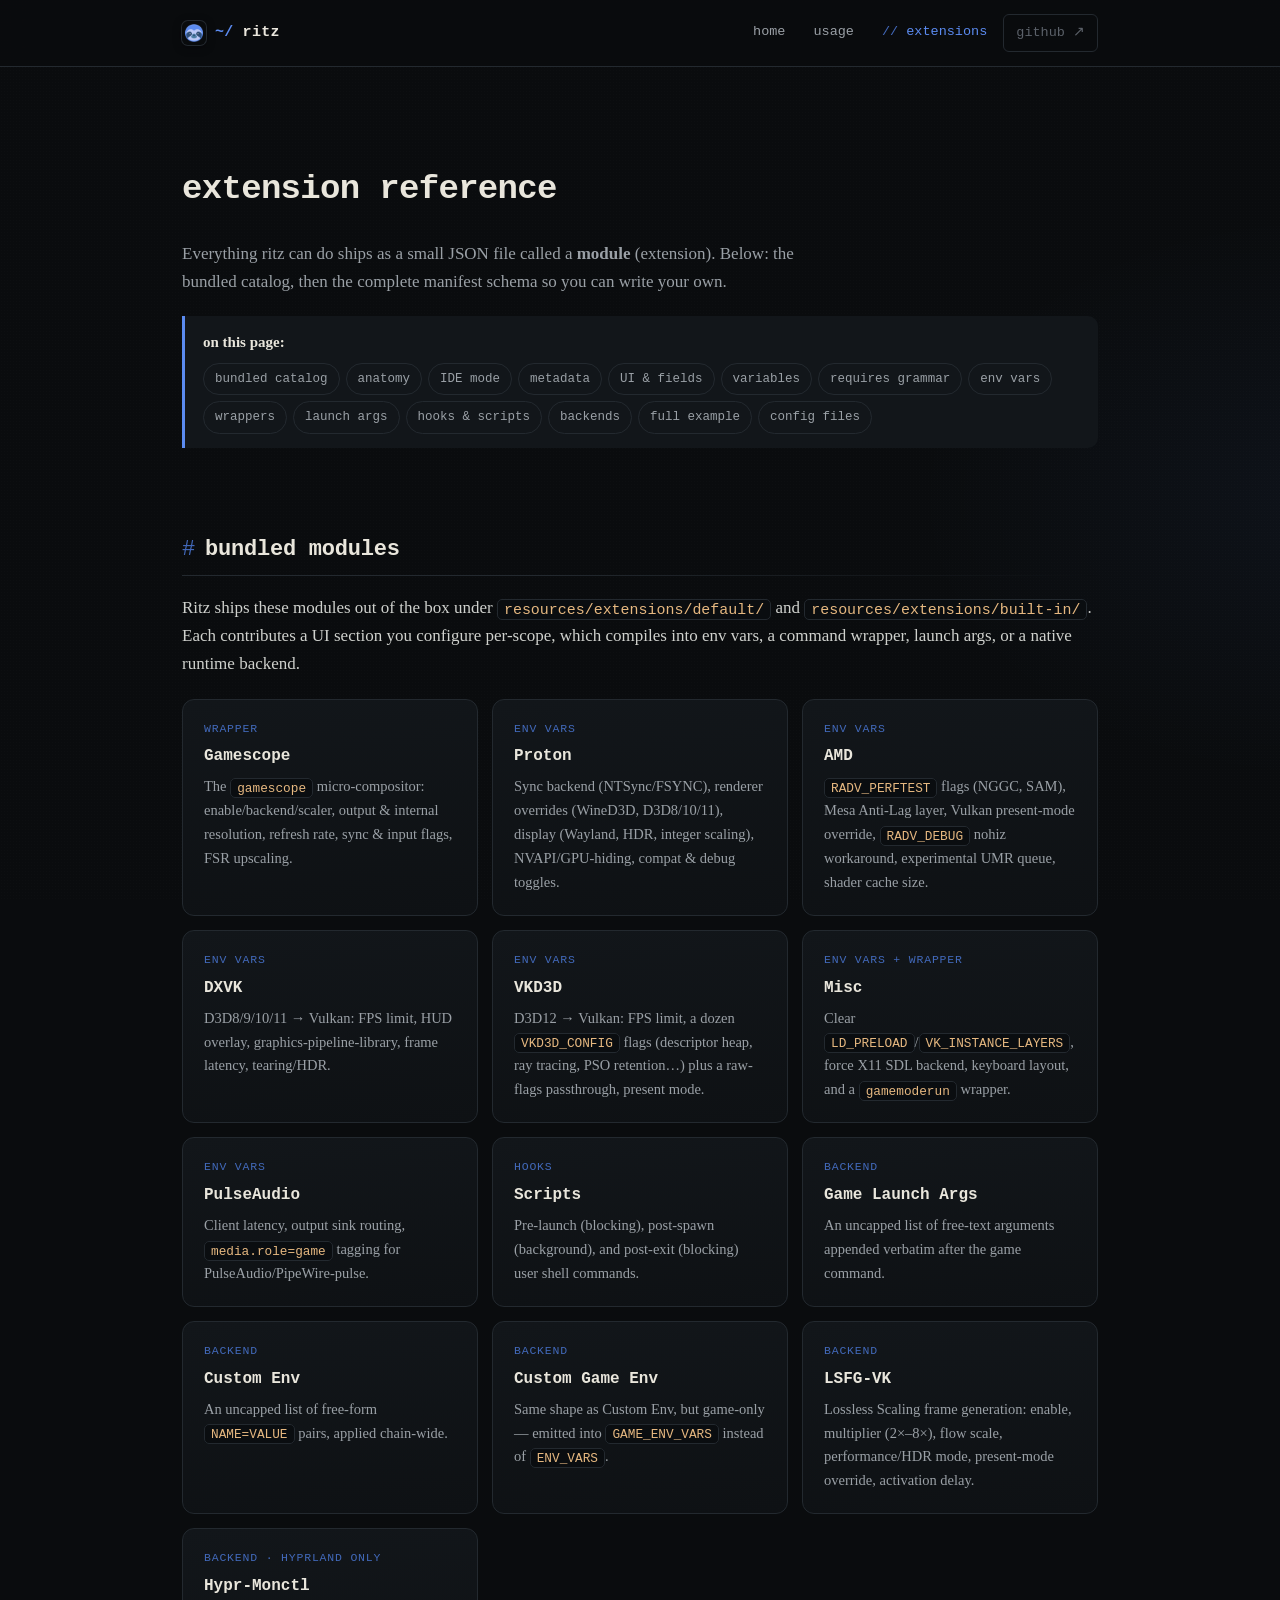
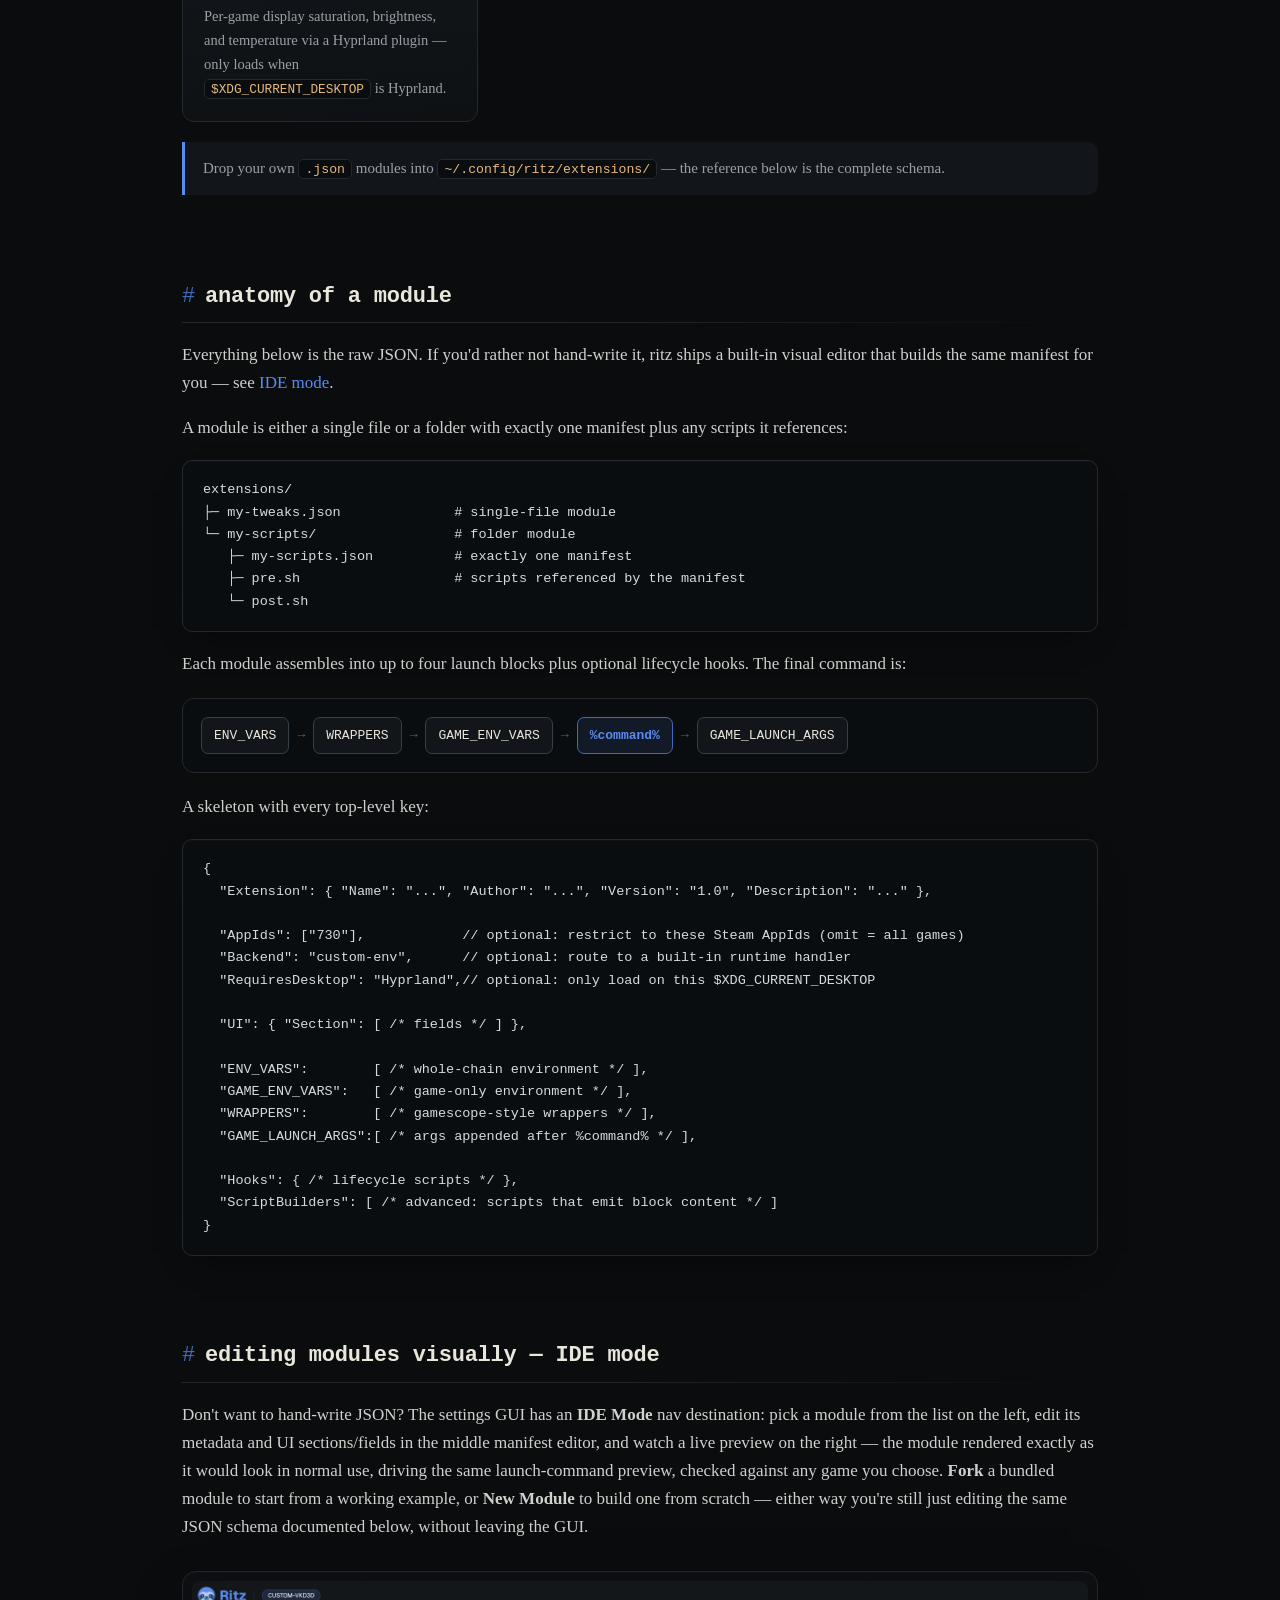
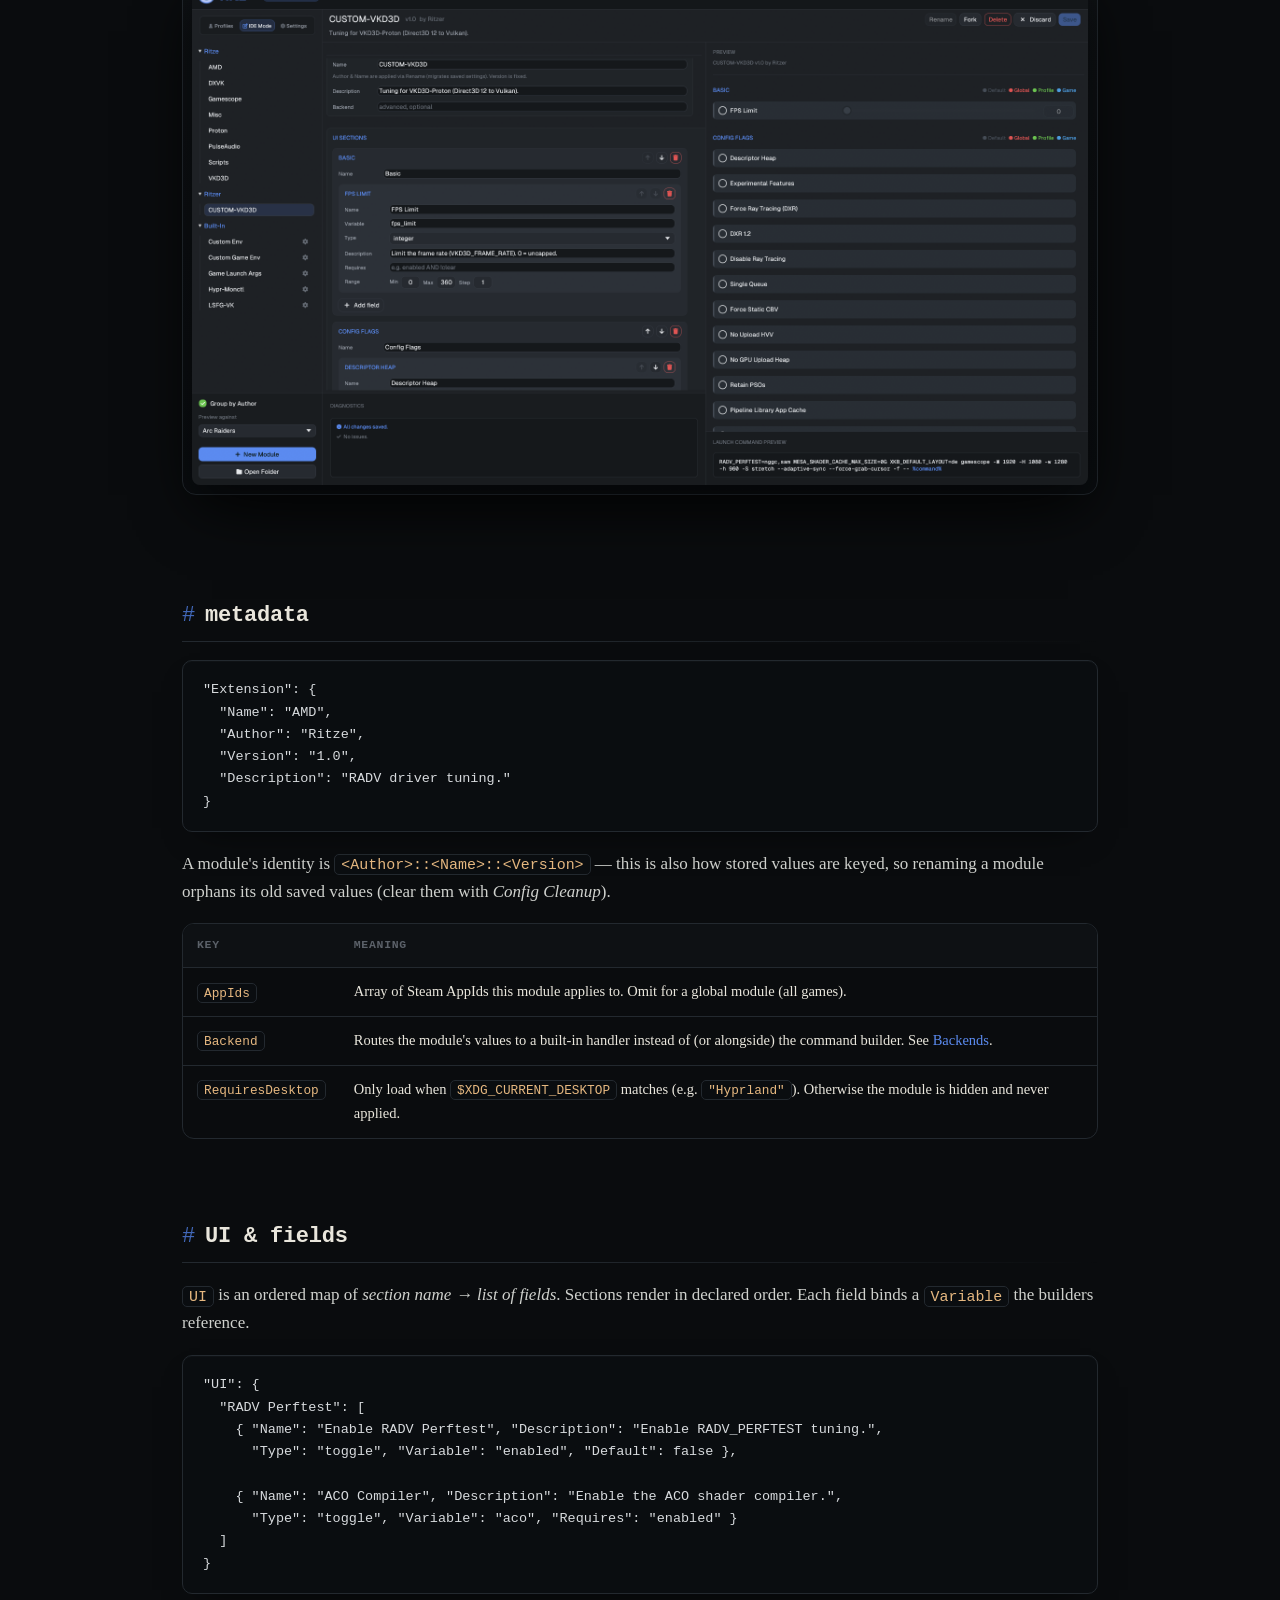
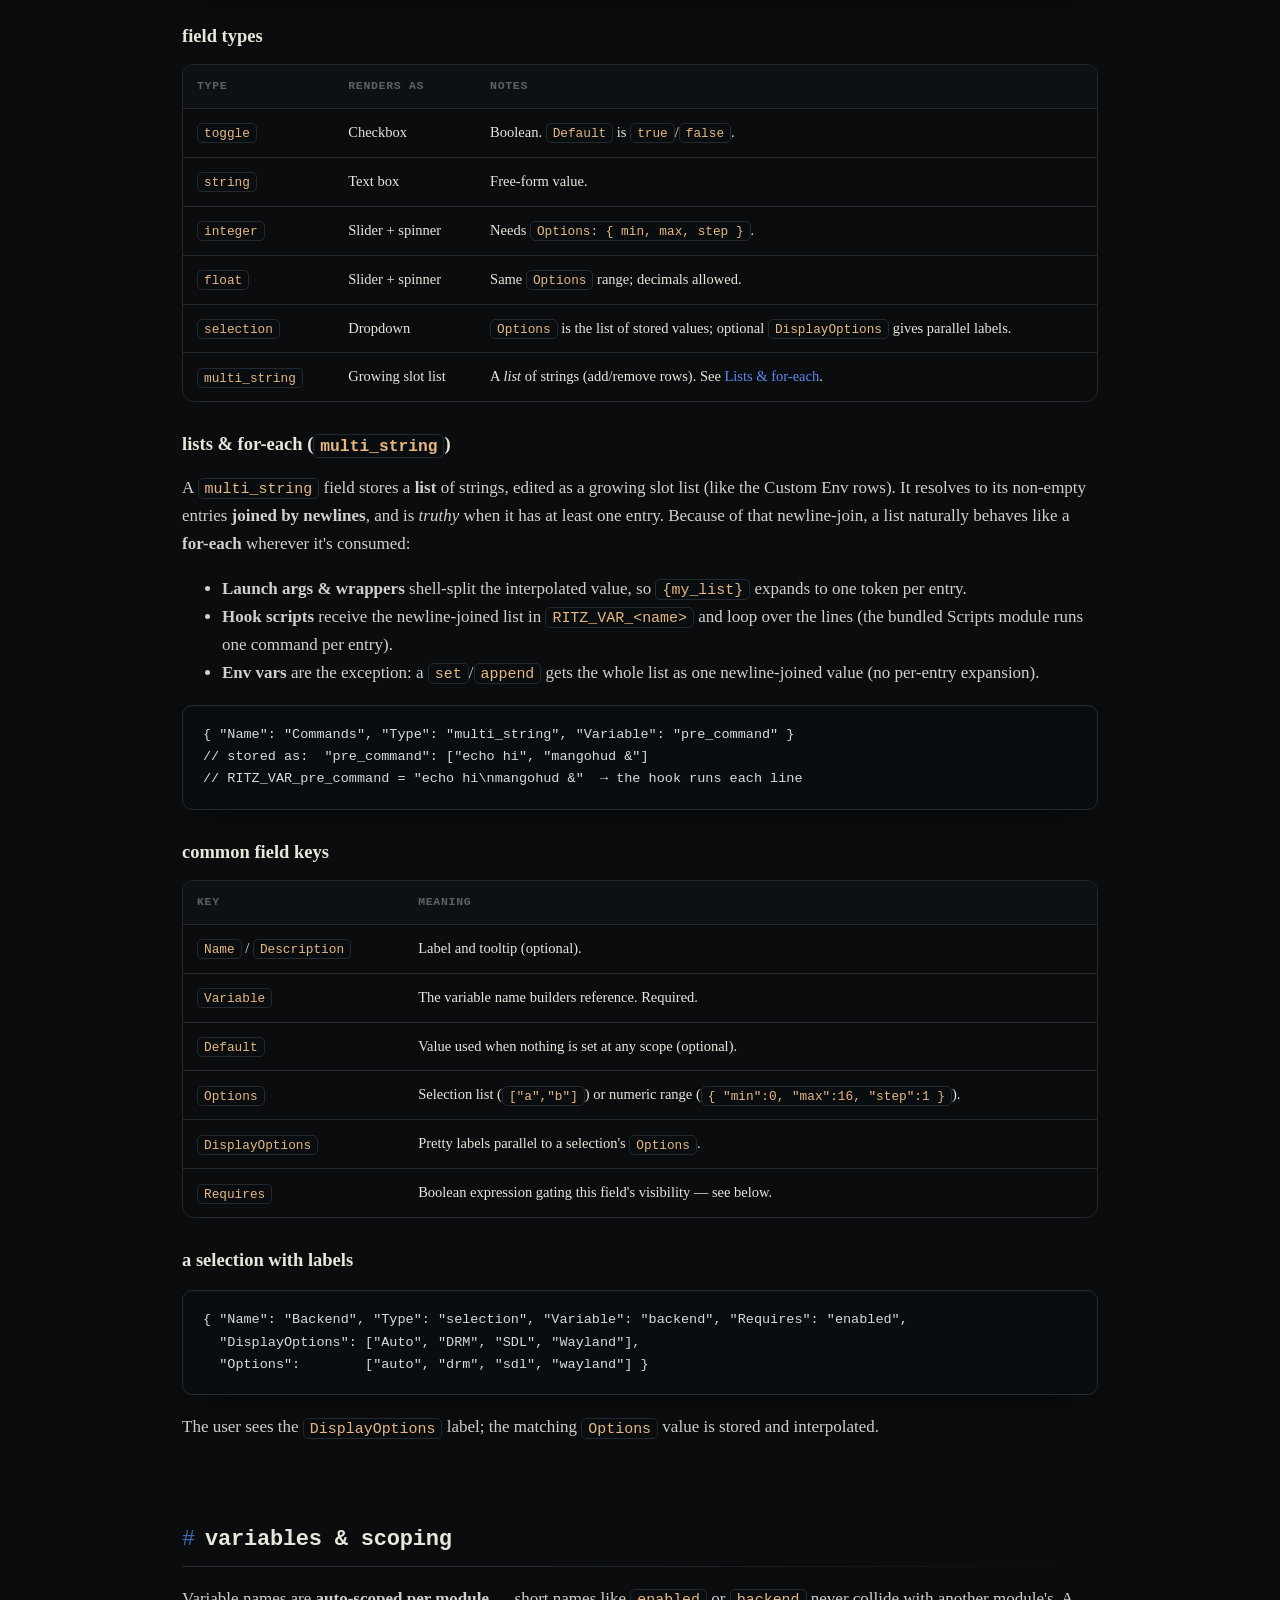
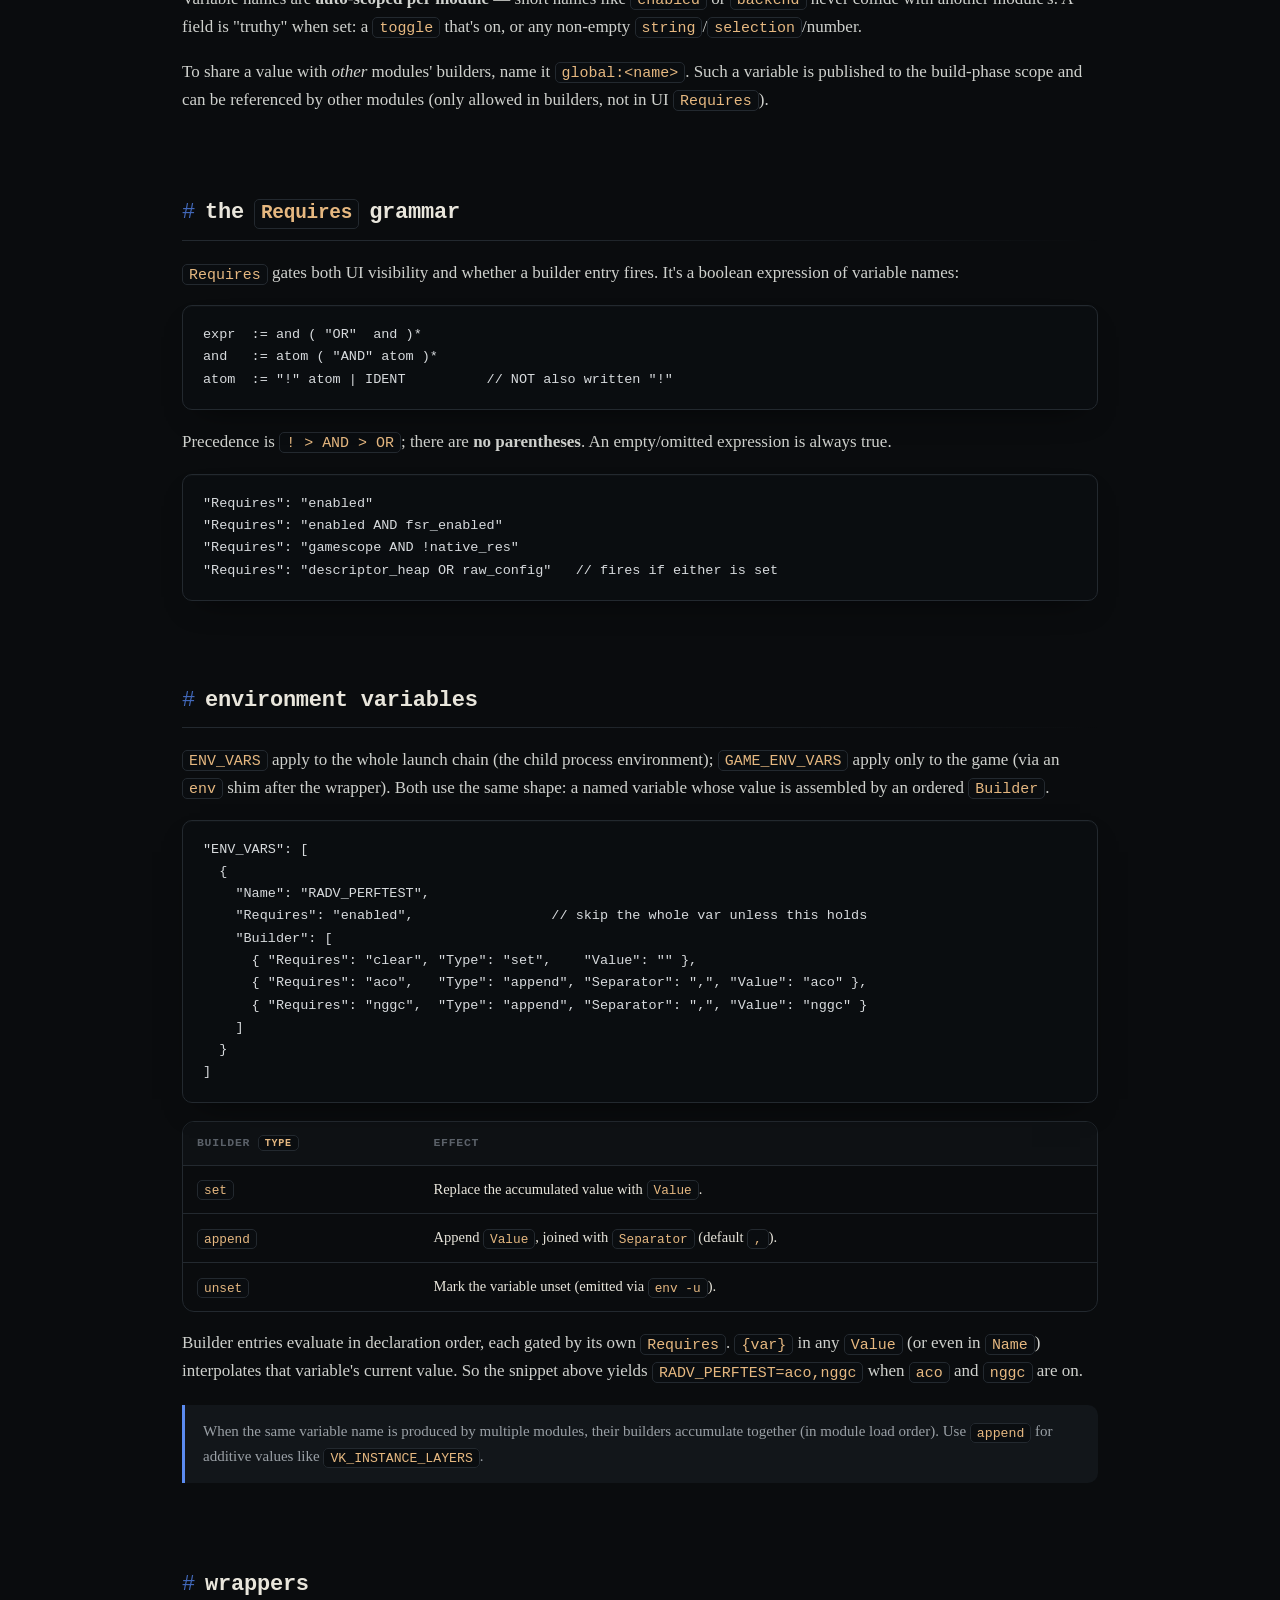
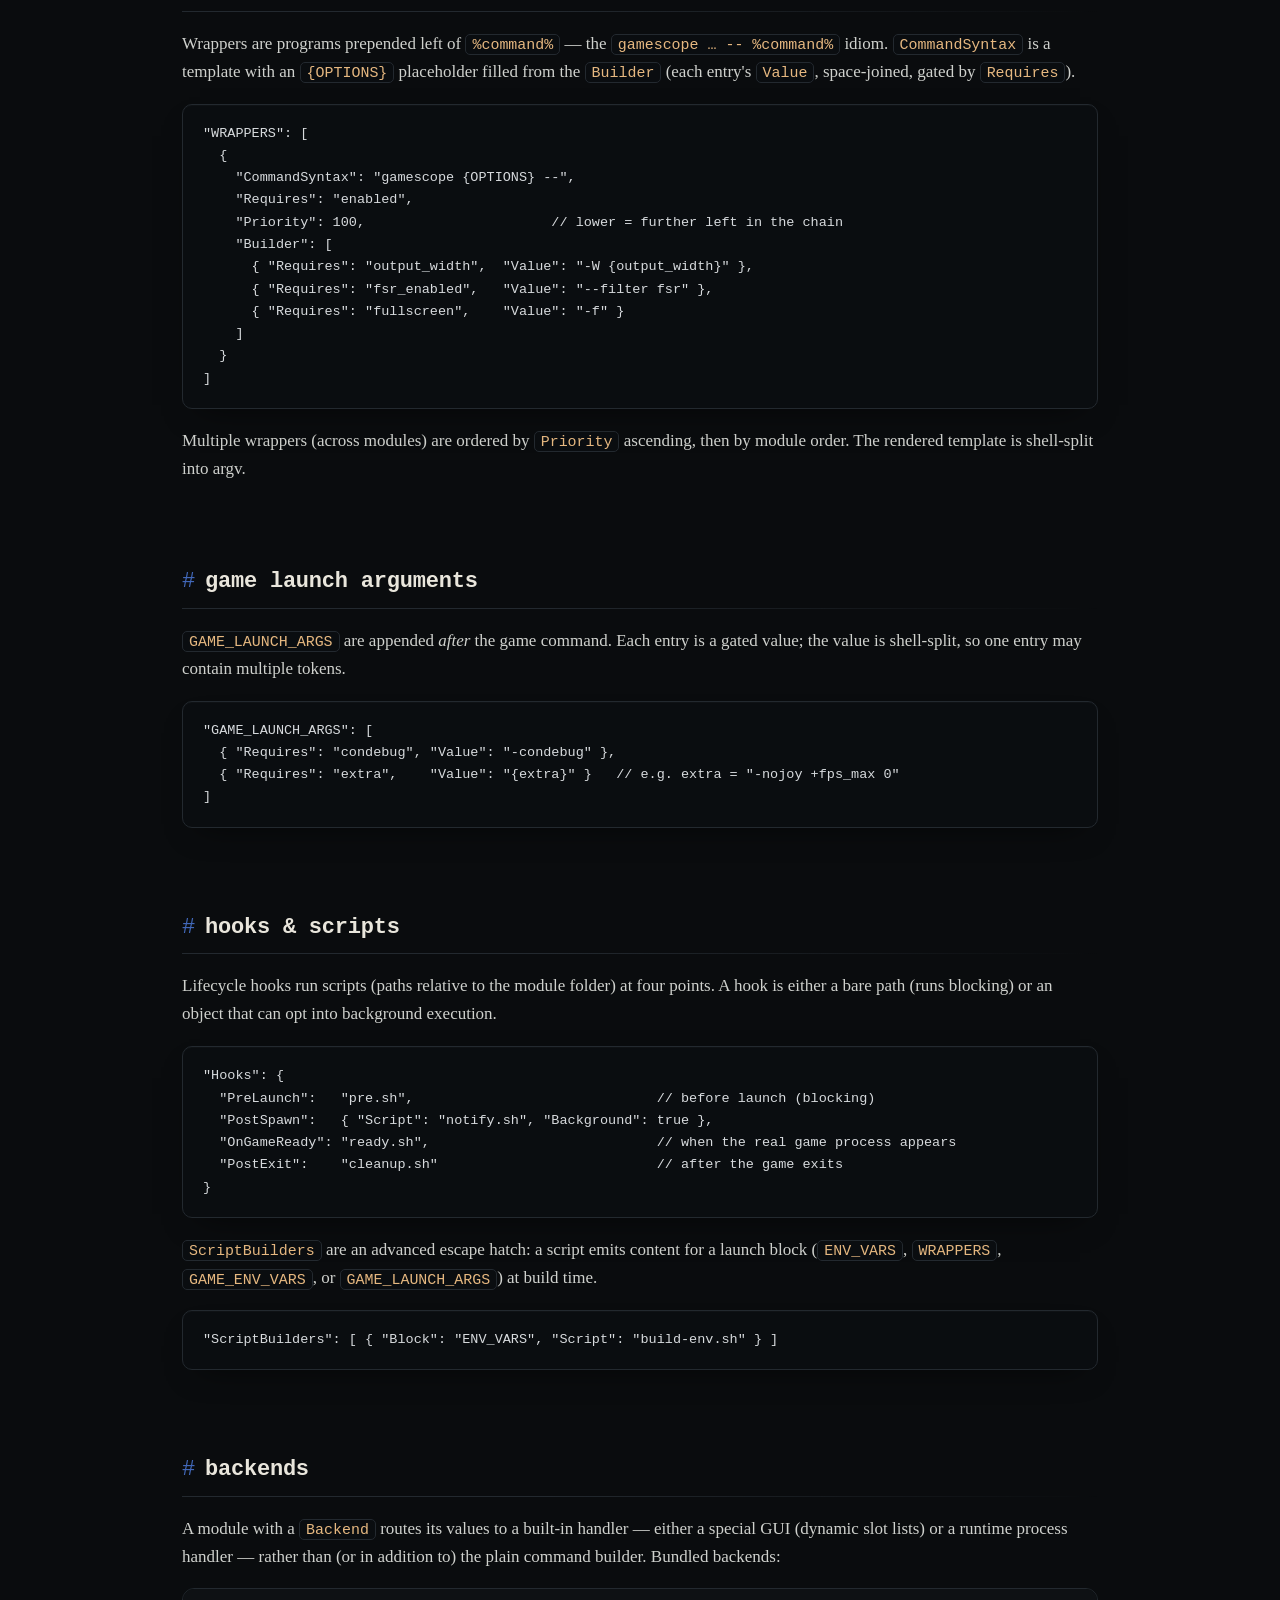
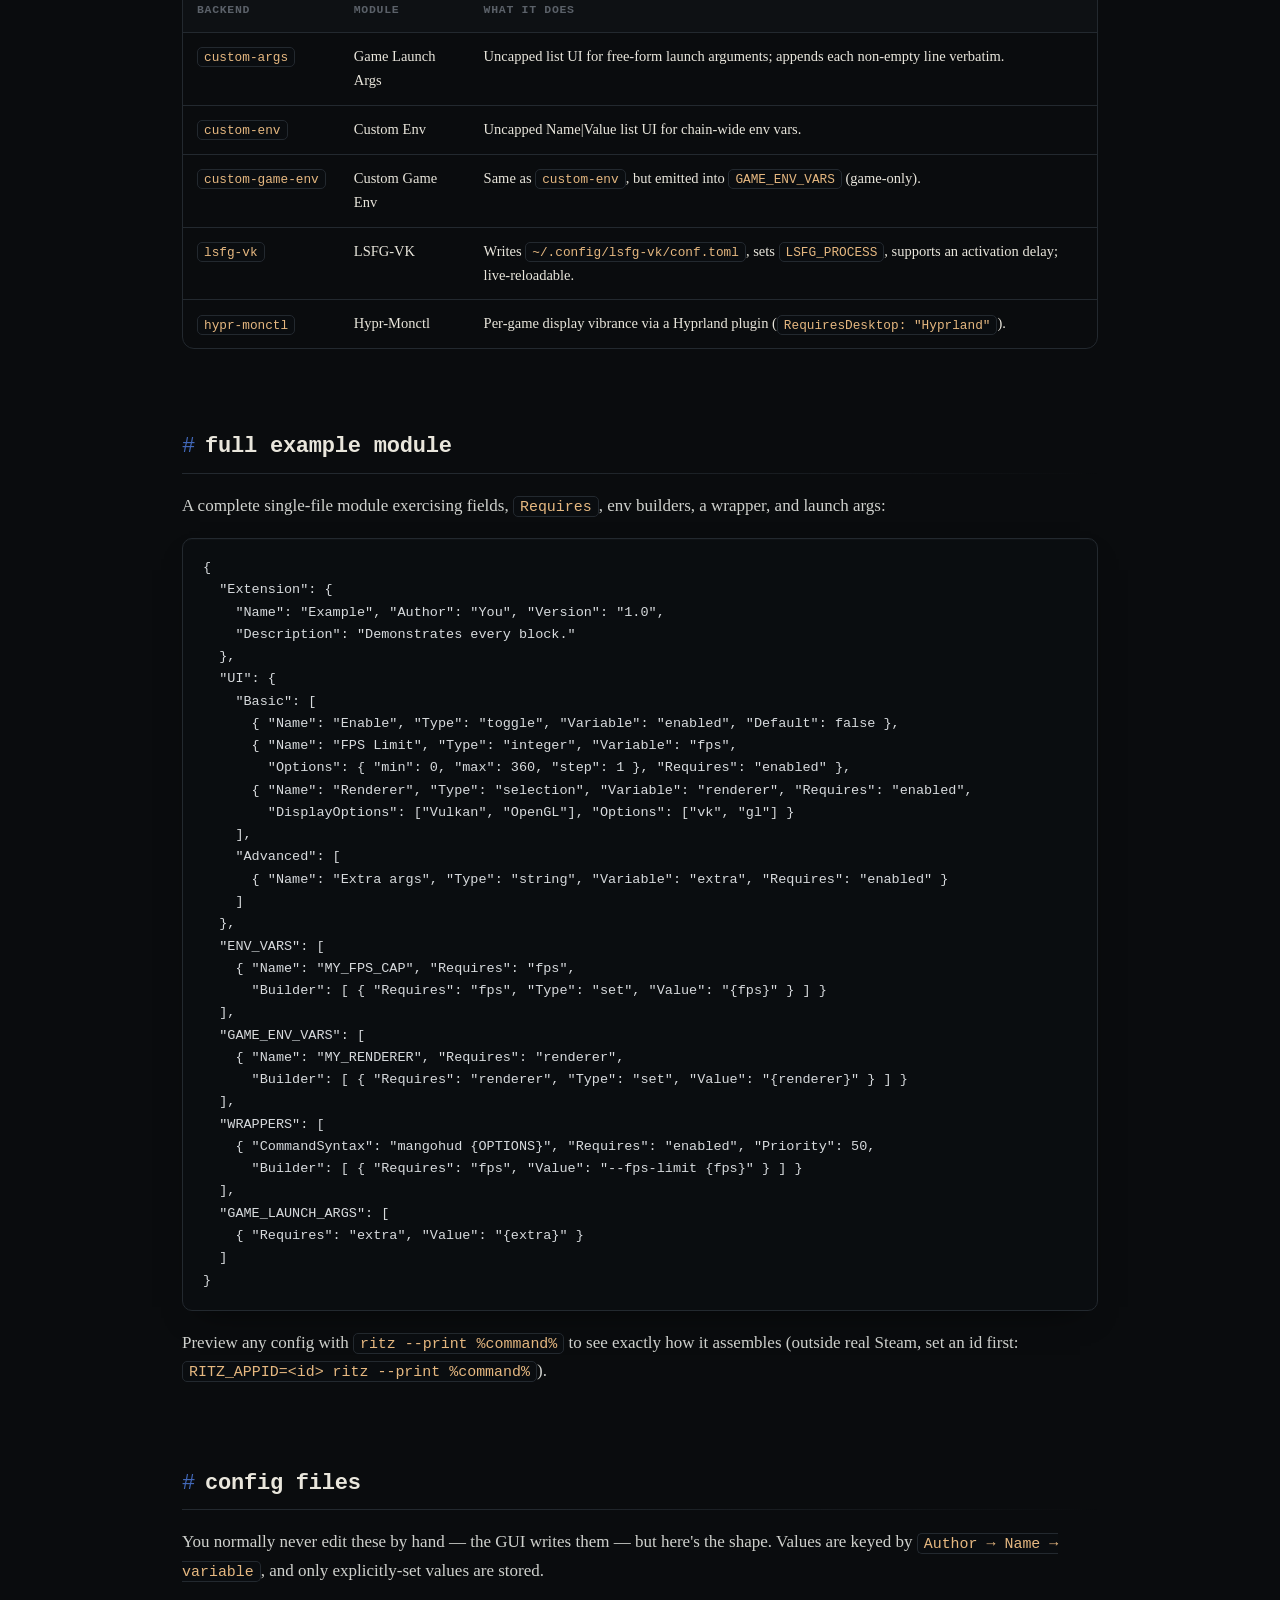
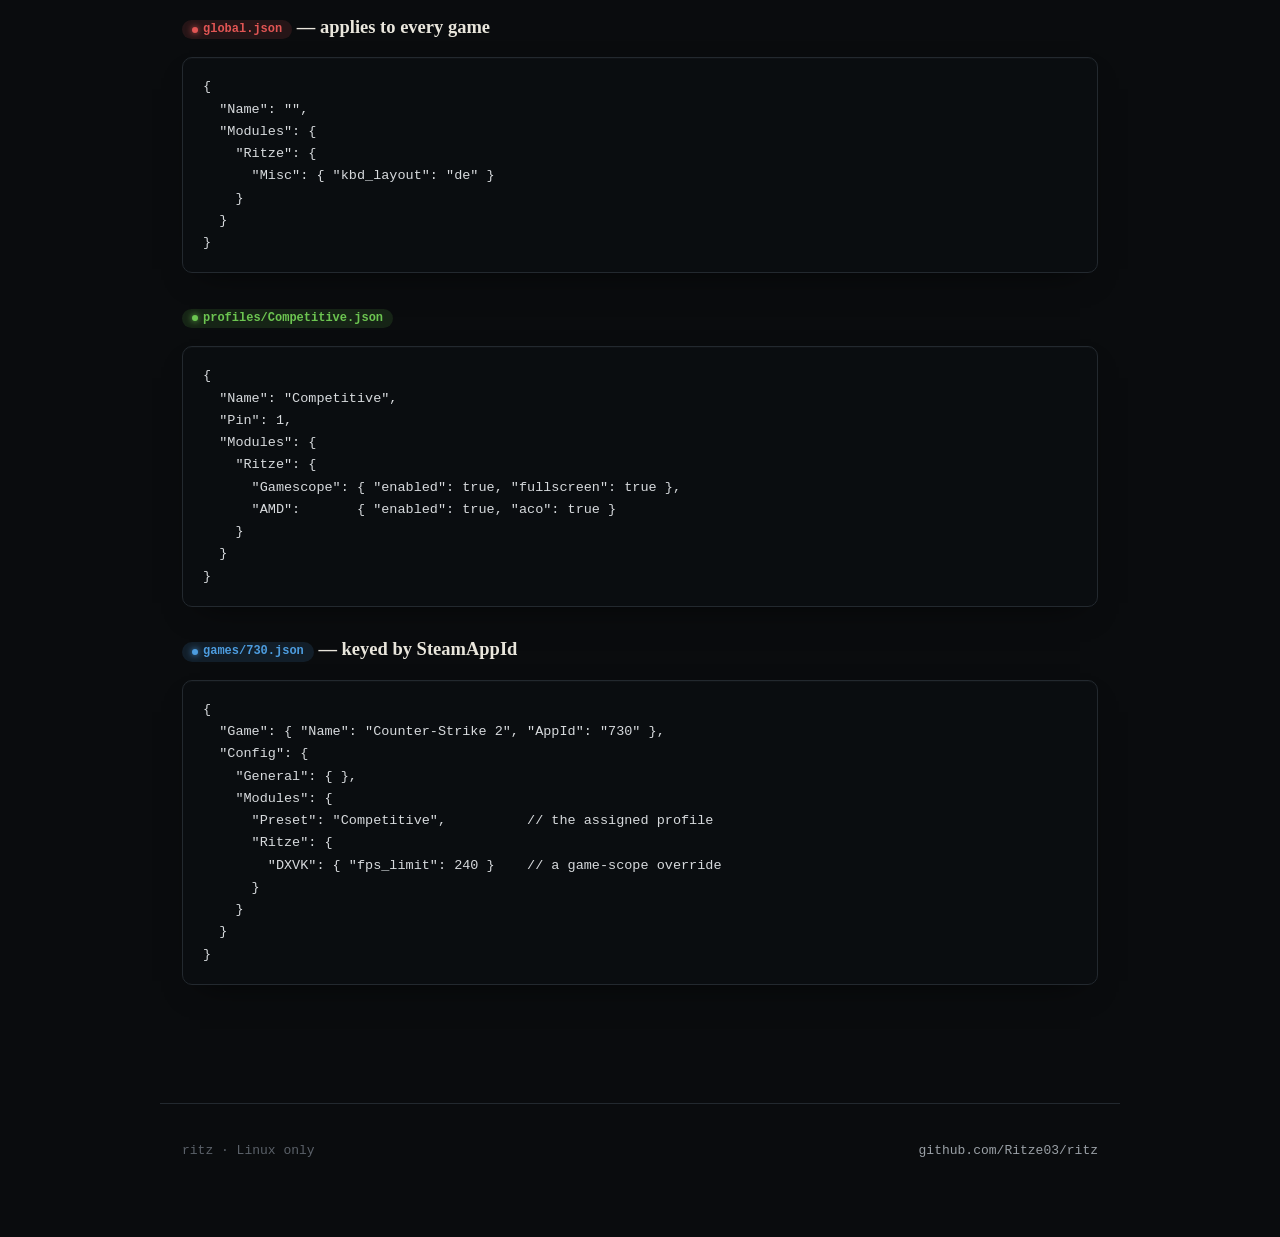
==== docs/extensions.html @ 69590ecd "Merge master to bring in the #ide section" ====
<!DOCTYPE html>
<html lang="en">
<head>
<meta charset="utf-8">
<meta name="viewport" content="width=device-width, initial-scale=1">
<title>ritz — Extension Reference</title>
<meta name="description" content="The bundled ritz modules, plus the full JSON schema for writing your own: UI fields, the Requires grammar, ENV_VARS / WRAPPERS / GAME_ENV_VARS / GAME_LAUNCH_ARGS builders, hooks, backends, and config file examples.">
<link rel="icon" type="image/png" href="assets/favicon.png">
<link rel="stylesheet" href="style.css">
</head>
<body>

<header class="nav">
  <div class="nav-inner">
    <a class="nav-brand" href="index.html"><img src="assets/favicon.png" alt=""><span class="prompt">~/</span><span class="name">ritz</span></a>
    <nav class="nav-links">
      <a href="index.html">home</a>
      <a href="usage.html">usage</a>
      <a href="extensions.html" class="active">extensions</a>
      <a class="gh" href="https://github.com/Ritze03/ritz">github ↗</a>
    </nav>
  </div>
</header>

<main>
<section class="page-hero">
  <h1>extension reference</h1>
  <p class="tag">Everything ritz can do
  ships as a small JSON file called a <strong>module</strong> (extension). Below: the
  bundled catalog, then the complete manifest schema so you can write your own.</p>

  <div class="note">
    <strong>on this page:</strong>
    <div class="pagenav" style="margin-top:8px">
      <a href="#catalog">bundled catalog</a>
      <a href="#anatomy">anatomy</a>
      <a href="#ide">IDE mode</a>
      <a href="#meta">metadata</a>
      <a href="#ui">UI &amp; fields</a>
      <a href="#variables">variables</a>
      <a href="#requires">requires grammar</a>
      <a href="#env">env vars</a>
      <a href="#wrappers">wrappers</a>
      <a href="#args">launch args</a>
      <a href="#hooks">hooks &amp; scripts</a>
      <a href="#backends">backends</a>
      <a href="#example">full example</a>
      <a href="#config">config files</a>
    </div>
  </div>
</section>

<section id="catalog">
  <h2>bundled modules</h2>
  <p>Ritz ships these modules out of the box under
  <code>resources/extensions/default/</code> and <code>resources/extensions/built-in/</code>.
  Each contributes a UI section you configure per-scope, which compiles into env vars,
  a command wrapper, launch args, or a native runtime backend.</p>

  <div class="grid">
    <div class="card mod-card"><div class="mod-target">wrapper</div><h3>Gamescope</h3><p>The <code>gamescope</code> micro-compositor: enable/backend/scaler, output &amp; internal resolution, refresh rate, sync &amp; input flags, FSR upscaling.</p></div>
    <div class="card mod-card"><div class="mod-target">env vars</div><h3>Proton</h3><p>Sync backend (NTSync/FSYNC), renderer overrides (WineD3D, D3D8/10/11), display (Wayland, HDR, integer scaling), NVAPI/GPU-hiding, compat &amp; debug toggles.</p></div>
    <div class="card mod-card"><div class="mod-target">env vars</div><h3>AMD</h3><p><code>RADV_PERFTEST</code> flags (NGGC, SAM), Mesa Anti-Lag layer, Vulkan present-mode override, <code>RADV_DEBUG</code> nohiz workaround, experimental UMR queue, shader cache size.</p></div>
    <div class="card mod-card"><div class="mod-target">env vars</div><h3>DXVK</h3><p>D3D8/9/10/11 → Vulkan: FPS limit, HUD overlay, graphics-pipeline-library, frame latency, tearing/HDR.</p></div>
    <div class="card mod-card"><div class="mod-target">env vars</div><h3>VKD3D</h3><p>D3D12 → Vulkan: FPS limit, a dozen <code>VKD3D_CONFIG</code> flags (descriptor heap, ray tracing, PSO retention…) plus a raw-flags passthrough, present mode.</p></div>
    <div class="card mod-card"><div class="mod-target">env vars + wrapper</div><h3>Misc</h3><p>Clear <code>LD_PRELOAD</code>/<code>VK_INSTANCE_LAYERS</code>, force X11 SDL backend, keyboard layout, and a <code>gamemoderun</code> wrapper.</p></div>
    <div class="card mod-card"><div class="mod-target">env vars</div><h3>PulseAudio</h3><p>Client latency, output sink routing, <code>media.role=game</code> tagging for PulseAudio/PipeWire-pulse.</p></div>
    <div class="card mod-card"><div class="mod-target">hooks</div><h3>Scripts</h3><p>Pre-launch (blocking), post-spawn (background), and post-exit (blocking) user shell commands.</p></div>
    <div class="card mod-card"><div class="mod-target">backend</div><h3>Game Launch Args</h3><p>An uncapped list of free-text arguments appended verbatim after the game command.</p></div>
    <div class="card mod-card"><div class="mod-target">backend</div><h3>Custom Env</h3><p>An uncapped list of free-form <code>NAME=VALUE</code> pairs, applied chain-wide.</p></div>
    <div class="card mod-card"><div class="mod-target">backend</div><h3>Custom Game Env</h3><p>Same shape as Custom Env, but game-only — emitted into <code>GAME_ENV_VARS</code> instead of <code>ENV_VARS</code>.</p></div>
    <div class="card mod-card"><div class="mod-target">backend</div><h3>LSFG-VK</h3><p>Lossless Scaling frame generation: enable, multiplier (2×–8×), flow scale, performance/HDR mode, present-mode override, activation delay.</p></div>
    <div class="card mod-card"><div class="mod-target">backend · Hyprland only</div><h3>Hypr-Monctl</h3><p>Per-game display saturation, brightness, and temperature via a Hyprland plugin — only loads when <code>$XDG_CURRENT_DESKTOP</code> is Hyprland.</p></div>
  </div>

  <div class="note">Drop your own <code>.json</code> modules into
  <code>~/.config/ritz/extensions/</code> — the reference below is the complete schema.</div>
</section>

<section id="anatomy">
  <h2>anatomy of a module</h2>
  <p>Everything below is the raw JSON. If you'd rather not hand-write it, ritz ships a
  built-in visual editor that builds the same manifest for you — see <a href="#ide">IDE
  mode</a>.</p>
  <p>A module is either a single file or a folder with exactly one manifest plus any
  scripts it references:</p>
  <pre><code>extensions/
├─ my-tweaks.json              # single-file module
└─ my-scripts/                 # folder module
   ├─ my-scripts.json          # exactly one manifest
   ├─ pre.sh                   # scripts referenced by the manifest
   └─ post.sh</code></pre>
  <p>Each module assembles into up to four launch blocks plus optional lifecycle hooks.
  The final command is:</p>
  <div class="assembly">
    <span>ENV_VARS</span><span class="arrow">→</span>
    <span>WRAPPERS</span><span class="arrow">→</span>
    <span>GAME_ENV_VARS</span><span class="arrow">→</span>
    <span class="cmd">%command%</span><span class="arrow">→</span>
    <span>GAME_LAUNCH_ARGS</span>
  </div>
  <p>A skeleton with every top-level key:</p>
  <pre><code>{
  "Extension": { "Name": "...", "Author": "...", "Version": "1.0", "Description": "..." },

  "AppIds": ["730"],            // optional: restrict to these Steam AppIds (omit = all games)
  "Backend": "custom-env",      // optional: route to a built-in runtime handler
  "RequiresDesktop": "Hyprland",// optional: only load on this $XDG_CURRENT_DESKTOP

  "UI": { "Section": [ /* fields */ ] },

  "ENV_VARS":        [ /* whole-chain environment */ ],
  "GAME_ENV_VARS":   [ /* game-only environment */ ],
  "WRAPPERS":        [ /* gamescope-style wrappers */ ],
  "GAME_LAUNCH_ARGS":[ /* args appended after %command% */ ],

  "Hooks": { /* lifecycle scripts */ },
  "ScriptBuilders": [ /* advanced: scripts that emit block content */ ]
}</code></pre>
</section>

<section id="ide">
  <h2>editing modules visually — IDE mode</h2>
  <p>Don't want to hand-write JSON? The settings GUI has an <strong>IDE Mode</strong>
  nav destination: pick a module from the list on the left, edit its metadata and UI
  sections/fields in the middle manifest editor, and watch a live preview on the
  right — the module rendered exactly as it would look in normal use, driving the
  same launch-command preview, checked against any game you choose. <strong>Fork</strong>
  a bundled module to start from a working example, or <strong>New Module</strong> to
  build one from scratch — either way you're still just editing the same JSON schema
  documented below, without leaving the GUI.</p>
  <figure class="shot">
    <div class="frame"><img src="assets/screenshots/example-ide-mode.png" alt="ritz IDE mode: the module list on the left, a manifest editor for CUSTOM-VKD3D's fields in the middle, and a live preview with launch-command output on the right"></div>
  </figure>
</section>

<section id="meta">
  <h2>metadata</h2>
  <pre><code>"Extension": {
  "Name": "AMD",
  "Author": "Ritze",
  "Version": "1.0",
  "Description": "RADV driver tuning."
}</code></pre>
  <p>A module's identity is <code>&lt;Author&gt;::&lt;Name&gt;::&lt;Version&gt;</code> —
  this is also how stored values are keyed, so renaming a module orphans its old saved
  values (clear them with <em>Config Cleanup</em>).</p>
  <div class="table-wrap">
  <table>
    <tr><th>Key</th><th>Meaning</th></tr>
    <tr><td><code>AppIds</code></td><td>Array of Steam AppIds this module applies to. Omit for a global module (all games).</td></tr>
    <tr><td><code>Backend</code></td><td>Routes the module's values to a built-in handler instead of (or alongside) the command builder. See <a href="#backends">Backends</a>.</td></tr>
    <tr><td><code>RequiresDesktop</code></td><td>Only load when <code>$XDG_CURRENT_DESKTOP</code> matches (e.g. <code>"Hyprland"</code>). Otherwise the module is hidden and never applied.</td></tr>
  </table>
  </div>
</section>

<section id="ui">
  <h2>UI &amp; fields</h2>
  <p><code>UI</code> is an ordered map of <em>section name → list of fields</em>. Sections
  render in declared order. Each field binds a <code>Variable</code> the builders
  reference.</p>
  <pre><code>"UI": {
  "RADV Perftest": [
    { "Name": "Enable RADV Perftest", "Description": "Enable RADV_PERFTEST tuning.",
      "Type": "toggle", "Variable": "enabled", "Default": false },

    { "Name": "ACO Compiler", "Description": "Enable the ACO shader compiler.",
      "Type": "toggle", "Variable": "aco", "Requires": "enabled" }
  ]
}</code></pre>

  <h3>field types</h3>
  <div class="table-wrap">
  <table>
    <tr><th>Type</th><th>Renders as</th><th>Notes</th></tr>
    <tr><td><code>toggle</code></td><td>Checkbox</td><td>Boolean. <code>Default</code> is <code>true</code>/<code>false</code>.</td></tr>
    <tr><td><code>string</code></td><td>Text box</td><td>Free-form value.</td></tr>
    <tr><td><code>integer</code></td><td>Slider + spinner</td><td>Needs <code>Options: { min, max, step }</code>.</td></tr>
    <tr><td><code>float</code></td><td>Slider + spinner</td><td>Same <code>Options</code> range; decimals allowed.</td></tr>
    <tr><td><code>selection</code></td><td>Dropdown</td><td><code>Options</code> is the list of stored values; optional <code>DisplayOptions</code> gives parallel labels.</td></tr>
    <tr><td><code>multi_string</code></td><td>Growing slot list</td><td>A <em>list</em> of strings (add/remove rows). See <a href="#multi">Lists &amp; for-each</a>.</td></tr>
  </table>
  </div>

  <h3 id="multi">lists &amp; for-each (<code>multi_string</code>)</h3>
  <p>A <code>multi_string</code> field stores a <strong>list</strong> of strings, edited
  as a growing slot list (like the Custom Env rows). It resolves to its non-empty
  entries <strong>joined by newlines</strong>, and is <em>truthy</em> when it has at
  least one entry. Because of that newline-join, a list naturally behaves like a
  <strong>for-each</strong> wherever it's consumed:</p>
  <ul>
    <li><strong>Launch args &amp; wrappers</strong> shell-split the interpolated value,
      so <code>{my_list}</code> expands to one token per entry.</li>
    <li><strong>Hook scripts</strong> receive the newline-joined list in
      <code>RITZ_VAR_&lt;name&gt;</code> and loop over the lines (the bundled Scripts
      module runs one command per entry).</li>
    <li><strong>Env vars</strong> are the exception: a <code>set</code>/<code>append</code>
      gets the whole list as one newline-joined value (no per-entry expansion).</li>
  </ul>
  <pre><code>{ "Name": "Commands", "Type": "multi_string", "Variable": "pre_command" }
// stored as:  "pre_command": ["echo hi", "mangohud &amp;"]
// RITZ_VAR_pre_command = "echo hi\nmangohud &amp;"  → the hook runs each line</code></pre>

  <h3>common field keys</h3>
  <div class="table-wrap">
  <table>
    <tr><th>Key</th><th>Meaning</th></tr>
    <tr><td><code>Name</code> / <code>Description</code></td><td>Label and tooltip (optional).</td></tr>
    <tr><td><code>Variable</code></td><td>The variable name builders reference. Required.</td></tr>
    <tr><td><code>Default</code></td><td>Value used when nothing is set at any scope (optional).</td></tr>
    <tr><td><code>Options</code></td><td>Selection list (<code>["a","b"]</code>) or numeric range (<code>{ "min":0, "max":16, "step":1 }</code>).</td></tr>
    <tr><td><code>DisplayOptions</code></td><td>Pretty labels parallel to a selection's <code>Options</code>.</td></tr>
    <tr><td><code>Requires</code></td><td>Boolean expression gating this field's visibility — see below.</td></tr>
  </table>
  </div>

  <h3>a selection with labels</h3>
  <pre><code>{ "Name": "Backend", "Type": "selection", "Variable": "backend", "Requires": "enabled",
  "DisplayOptions": ["Auto", "DRM", "SDL", "Wayland"],
  "Options":        ["auto", "drm", "sdl", "wayland"] }</code></pre>
  <p>The user sees the <code>DisplayOptions</code> label; the matching
  <code>Options</code> value is stored and interpolated.</p>
</section>

<section id="variables">
  <h2>variables &amp; scoping</h2>
  <p>Variable names are <strong>auto-scoped per module</strong> — short names like
  <code>enabled</code> or <code>backend</code> never collide with another module's. A
  field is "truthy" when set: a <code>toggle</code> that's on, or any non-empty
  <code>string</code>/<code>selection</code>/number.</p>
  <p>To share a value with <em>other</em> modules' builders, name it
  <code>global:&lt;name&gt;</code>. Such a variable is published to the build-phase
  scope and can be referenced by other modules (only allowed in builders, not in UI
  <code>Requires</code>).</p>
</section>

<section id="requires">
  <h2>the <code>Requires</code> grammar</h2>
  <p><code>Requires</code> gates both UI visibility and whether a builder entry fires.
  It's a boolean expression of variable names:</p>
  <pre><code>expr  := and ( "OR"  and )*
and   := atom ( "AND" atom )*
atom  := "!" atom | IDENT          // NOT also written "!"</code></pre>
  <p>Precedence is <code>! &gt; AND &gt; OR</code>; there are
  <strong>no parentheses</strong>. An empty/omitted expression is always true.</p>
  <pre><code>"Requires": "enabled"
"Requires": "enabled AND fsr_enabled"
"Requires": "gamescope AND !native_res"
"Requires": "descriptor_heap OR raw_config"   // fires if either is set</code></pre>
</section>

<section id="env">
  <h2>environment variables</h2>
  <p><code>ENV_VARS</code> apply to the whole launch chain (the child process
  environment); <code>GAME_ENV_VARS</code> apply only to the game (via an
  <code>env</code> shim after the wrapper). Both use the same shape: a named variable
  whose value is assembled by an ordered <code>Builder</code>.</p>
  <pre><code>"ENV_VARS": [
  {
    "Name": "RADV_PERFTEST",
    "Requires": "enabled",                 // skip the whole var unless this holds
    "Builder": [
      { "Requires": "clear", "Type": "set",    "Value": "" },
      { "Requires": "aco",   "Type": "append", "Separator": ",", "Value": "aco" },
      { "Requires": "nggc",  "Type": "append", "Separator": ",", "Value": "nggc" }
    ]
  }
]</code></pre>
  <div class="table-wrap">
  <table>
    <tr><th>Builder <code>Type</code></th><th>Effect</th></tr>
    <tr><td><code>set</code></td><td>Replace the accumulated value with <code>Value</code>.</td></tr>
    <tr><td><code>append</code></td><td>Append <code>Value</code>, joined with <code>Separator</code> (default <code>,</code>).</td></tr>
    <tr><td><code>unset</code></td><td>Mark the variable unset (emitted via <code>env -u</code>).</td></tr>
  </table>
  </div>
  <p>Builder entries evaluate in declaration order, each gated by its own
  <code>Requires</code>. <code>{var}</code> in any <code>Value</code> (or even in
  <code>Name</code>) interpolates that variable's current value. So the snippet above
  yields <code>RADV_PERFTEST=aco,nggc</code> when <code>aco</code> and <code>nggc</code>
  are on.</p>
  <div class="note">When the same variable name is produced by multiple modules, their
  builders accumulate together (in module load order). Use <code>append</code> for
  additive values like <code>VK_INSTANCE_LAYERS</code>.</div>
</section>

<section id="wrappers">
  <h2>wrappers</h2>
  <p>Wrappers are programs prepended left of <code>%command%</code> — the
  <code>gamescope … -- %command%</code> idiom. <code>CommandSyntax</code> is a template
  with an <code>{OPTIONS}</code> placeholder filled from the <code>Builder</code> (each
  entry's <code>Value</code>, space-joined, gated by <code>Requires</code>).</p>
  <pre><code>"WRAPPERS": [
  {
    "CommandSyntax": "gamescope {OPTIONS} --",
    "Requires": "enabled",
    "Priority": 100,                       // lower = further left in the chain
    "Builder": [
      { "Requires": "output_width",  "Value": "-W {output_width}" },
      { "Requires": "fsr_enabled",   "Value": "--filter fsr" },
      { "Requires": "fullscreen",    "Value": "-f" }
    ]
  }
]</code></pre>
  <p>Multiple wrappers (across modules) are ordered by <code>Priority</code> ascending,
  then by module order. The rendered template is shell-split into argv.</p>
</section>

<section id="args">
  <h2>game launch arguments</h2>
  <p><code>GAME_LAUNCH_ARGS</code> are appended <em>after</em> the game command. Each
  entry is a gated value; the value is shell-split, so one entry may contain multiple
  tokens.</p>
  <pre><code>"GAME_LAUNCH_ARGS": [
  { "Requires": "condebug", "Value": "-condebug" },
  { "Requires": "extra",    "Value": "{extra}" }   // e.g. extra = "-nojoy +fps_max 0"
]</code></pre>
</section>

<section id="hooks">
  <h2>hooks &amp; scripts</h2>
  <p>Lifecycle hooks run scripts (paths relative to the module folder) at four points. A
  hook is either a bare path (runs blocking) or an object that can opt into background
  execution.</p>
  <pre><code>"Hooks": {
  "PreLaunch":   "pre.sh",                              // before launch (blocking)
  "PostSpawn":   { "Script": "notify.sh", "Background": true },
  "OnGameReady": "ready.sh",                            // when the real game process appears
  "PostExit":    "cleanup.sh"                           // after the game exits
}</code></pre>
  <p><code>ScriptBuilders</code> are an advanced escape hatch: a script emits content
  for a launch block (<code>ENV_VARS</code>, <code>WRAPPERS</code>,
  <code>GAME_ENV_VARS</code>, or <code>GAME_LAUNCH_ARGS</code>) at build time.</p>
  <pre><code>"ScriptBuilders": [ { "Block": "ENV_VARS", "Script": "build-env.sh" } ]</code></pre>
</section>

<section id="backends">
  <h2>backends</h2>
  <p>A module with a <code>Backend</code> routes its values to a built-in handler —
  either a special GUI (dynamic slot lists) or a runtime process handler — rather than
  (or in addition to) the plain command builder. Bundled backends:</p>
  <div class="table-wrap">
  <table>
    <tr><th>Backend</th><th>Module</th><th>What it does</th></tr>
    <tr><td><code>custom-args</code></td><td>Game Launch Args</td><td>Uncapped list UI for free-form launch arguments; appends each non-empty line verbatim.</td></tr>
    <tr><td><code>custom-env</code></td><td>Custom Env</td><td>Uncapped Name|Value list UI for chain-wide env vars.</td></tr>
    <tr><td><code>custom-game-env</code></td><td>Custom Game Env</td><td>Same as <code>custom-env</code>, but emitted into <code>GAME_ENV_VARS</code> (game-only).</td></tr>
    <tr><td><code>lsfg-vk</code></td><td>LSFG-VK</td><td>Writes <code>~/.config/lsfg-vk/conf.toml</code>, sets <code>LSFG_PROCESS</code>, supports an activation delay; live-reloadable.</td></tr>
    <tr><td><code>hypr-monctl</code></td><td>Hypr-Monctl</td><td>Per-game display vibrance via a Hyprland plugin (<code>RequiresDesktop: "Hyprland"</code>).</td></tr>
  </table>
  </div>
</section>

<section id="example">
  <h2>full example module</h2>
  <p>A complete single-file module exercising fields, <code>Requires</code>, env
  builders, a wrapper, and launch args:</p>
  <pre><code>{
  "Extension": {
    "Name": "Example", "Author": "You", "Version": "1.0",
    "Description": "Demonstrates every block."
  },
  "UI": {
    "Basic": [
      { "Name": "Enable", "Type": "toggle", "Variable": "enabled", "Default": false },
      { "Name": "FPS Limit", "Type": "integer", "Variable": "fps",
        "Options": { "min": 0, "max": 360, "step": 1 }, "Requires": "enabled" },
      { "Name": "Renderer", "Type": "selection", "Variable": "renderer", "Requires": "enabled",
        "DisplayOptions": ["Vulkan", "OpenGL"], "Options": ["vk", "gl"] }
    ],
    "Advanced": [
      { "Name": "Extra args", "Type": "string", "Variable": "extra", "Requires": "enabled" }
    ]
  },
  "ENV_VARS": [
    { "Name": "MY_FPS_CAP", "Requires": "fps",
      "Builder": [ { "Requires": "fps", "Type": "set", "Value": "{fps}" } ] }
  ],
  "GAME_ENV_VARS": [
    { "Name": "MY_RENDERER", "Requires": "renderer",
      "Builder": [ { "Requires": "renderer", "Type": "set", "Value": "{renderer}" } ] }
  ],
  "WRAPPERS": [
    { "CommandSyntax": "mangohud {OPTIONS}", "Requires": "enabled", "Priority": 50,
      "Builder": [ { "Requires": "fps", "Value": "--fps-limit {fps}" } ] }
  ],
  "GAME_LAUNCH_ARGS": [
    { "Requires": "extra", "Value": "{extra}" }
  ]
}</code></pre>
  <p>Preview any config with <code>ritz --print %command%</code> to see exactly how it
  assembles (outside real Steam, set an id first:
  <code>RITZ_APPID=&lt;id&gt; ritz --print %command%</code>).</p>
</section>

<section id="config">
  <h2>config files</h2>
  <p>You normally never edit these by hand — the GUI writes them — but here's the
  shape. Values are keyed by <code>Author → Name → variable</code>, and only
  explicitly-set values are stored.</p>

  <h3><span class="chip global">global.json</span> — applies to every game</h3>
  <pre><code>{
  "Name": "",
  "Modules": {
    "Ritze": {
      "Misc": { "kbd_layout": "de" }
    }
  }
}</code></pre>

  <h3><span class="chip profile">profiles/Competitive.json</span></h3>
  <pre><code>{
  "Name": "Competitive",
  "Pin": 1,
  "Modules": {
    "Ritze": {
      "Gamescope": { "enabled": true, "fullscreen": true },
      "AMD":       { "enabled": true, "aco": true }
    }
  }
}</code></pre>

  <h3><span class="chip game">games/730.json</span> — keyed by SteamAppId</h3>
  <pre><code>{
  "Game": { "Name": "Counter-Strike 2", "AppId": "730" },
  "Config": {
    "General": { },
    "Modules": {
      "Preset": "Competitive",          // the assigned profile
      "Ritze": {
        "DXVK": { "fps_limit": 240 }    // a game-scope override
      }
    }
  }
}</code></pre>
</section>

</main>

<footer>
  <span>ritz · Linux only</span>
  <a href="https://github.com/Ritze03/ritz">github.com/Ritze03/ritz</a>
</footer>

</body>
</html>
---- docs/style.css ----
/* ritz — "Console" theme.
   A launch console for your launch console: terminal-chrome panels, an indigo
   accent, monospace command headers set against a warm serif body face. Committed to
   dark-only (this is a CRT, not a color-scheme toggle) — color-scheme: dark below tells
   browsers not to fight it with forced light-mode form chrome.

   Accent/scope palette is kept in sync with the real app's Graphite theme
   (crates/ritz-app/src/theme.rs) — same ACCENT for brand + links (the app has no
   separate link color, so neither does this site), same scope chip hexes, same
   warning color reserved for the warning role only. */

:root {
  color-scheme: dark;

  --bg:      #0a0c0e;
  --bg-alt:  #0d1013;
  --panel:   #12161a;
  --panel2:  #0e1114;
  --field:   #0a0d10;
  --border:  #23292f;
  --border-lit: #34404a;

  --ink:     #e9e6dc;   /* warm paper-white body text */
  --ink-dim: #9aa0a6;
  --ink-faint: #5b6169;

  /* Brand accent — matches the app's ACCENT (crates/ritz-app/src/theme.rs).
     Reused for links too, same as the app's v.hyperlink_color = ACCENT: there is no
     separate secondary/link accent, by design. */
  --accent:     #5b8bf0;
  --accent-dim: #4269ba;
  --accent-glow: rgba(91,139,240,0.35);
  /* Warning role only (the app's COL_WARN) — never the brand accent. Wired up via
     .note.warn below for the day a genuine caveat/heads-up callout is added; no page
     copy needs it yet. */
  --warn:       #e1a854;

  --global:  #e15554;  /* red   — COL_GLOBAL */
  --profile: #6cc551;  /* green — COL_PROFILE */
  --game:    #4d9de0;  /* blue  — COL_GAME */
  --default: #464d57;  /* gray  — COL_DEFAULT */

  --mono: ui-monospace, "Cascadia Code", "SFMono-Regular", "JetBrains Mono", Consolas, "Liberation Mono", monospace;
  --serif: Charter, "Iowan Old Style", "Palatino Linotype", Georgia, "Noto Serif", serif;

  --maxw: 960px;
  --ease: cubic-bezier(.22,.9,.3,1);
}

* { box-sizing: border-box; }
html { scroll-behavior: smooth; }

body {
  margin: 0;
  min-height: 100vh;
  background:
    radial-gradient(ellipse 1000px 560px at 12% -12%, rgba(91,139,240,0.10), transparent 60%),
    radial-gradient(ellipse 760px 520px at 104% 4%, rgba(91,139,240,0.05), transparent 55%),
    radial-gradient(ellipse 700px 480px at 50% 115%, rgba(91,139,240,0.04), transparent 60%),
    var(--bg);
  color: var(--ink);
  font-family: var(--serif);
  font-size: 17px;
  line-height: 1.65;
  -webkit-font-smoothing: antialiased;
  overflow-x: hidden;
  position: relative;
}

/* fine grain texture for depth — a repeating dot pattern, barely-there */
body::before {
  content: "";
  position: fixed; inset: 0; z-index: 0; pointer-events: none;
  opacity: .5;
  background-image: radial-gradient(rgba(255,255,255,0.035) 1px, transparent 1px);
  background-size: 3px 3px;
}
header.nav, .hero, main, footer { position: relative; z-index: 1; }

a { color: var(--accent); text-decoration: none; }
a:hover { text-decoration: underline; text-underline-offset: 3px; }

::selection { background: rgba(91,139,240,0.32); color: #fff; }

/* ---------------- entrance ---------------- */
@keyframes fade-up {
  from { opacity: 0; transform: translateY(10px); }
  to   { opacity: 1; transform: translateY(0); }
}
.hero > * { animation: fade-up .7s var(--ease) both; }
.hero .logo-wrap   { animation-delay: .02s; }
.hero .kicker      { animation-delay: .09s; }
.hero h1           { animation-delay: .15s; }
.hero .tag         { animation-delay: .22s; }
.hero .cta         { animation-delay: .3s; }
@media (prefers-reduced-motion: reduce) {
  .hero > * { animation: none !important; }
  .cursor { animation: none !important; }
}

/* ---------------- terminal-tab top nav ---------------- */
header.nav {
  position: sticky; top: 0; z-index: 20;
  background: rgba(10,12,14,0.82);
  border-bottom: 1px solid var(--border);
  backdrop-filter: blur(14px) saturate(1.15);
}
.nav-inner {
  max-width: var(--maxw); margin: 0 auto; padding: 14px 22px;
  display: flex; align-items: center; gap: 18px; flex-wrap: wrap;
}
.nav-brand {
  display: flex; align-items: center; gap: 9px;
  font-family: var(--mono); font-weight: 600; color: var(--ink);
  font-size: 15px; letter-spacing: .02em;
}
.nav-brand img { width: 24px; height: 24px; border-radius: 6px; box-shadow: 0 0 0 1px var(--border), 0 2px 10px rgba(0,0,0,.4); }
.nav-brand .prompt { color: var(--accent); }
.nav-links { display: flex; gap: 4px; margin-left: auto; flex-wrap: wrap; font-family: var(--mono); font-size: 13.5px; }
.nav-links a {
  color: var(--ink-dim); padding: 7px 12px; border-radius: 6px; position: relative;
  transition: color .15s ease, background .15s ease;
}
.nav-links a:hover { color: var(--ink); background: var(--panel); text-decoration: none; }
.nav-links a.active { color: var(--accent); }
.nav-links a.active::before { content: "// "; color: var(--accent-dim); }
.nav-links a.gh { color: var(--ink-faint); border: 1px solid var(--border); }
.nav-links a.gh:hover { border-color: var(--border-lit); color: var(--ink); }

/* ---------------- layout ---------------- */
main { max-width: var(--maxw); margin: 0 auto; padding: 0 22px 100px; }
section { padding-top: 56px; }
footer {
  max-width: var(--maxw); margin: 0 auto; padding: 36px 22px 76px;
  border-top: 1px solid var(--border); color: var(--ink-faint);
  font-family: var(--mono); font-size: 13px; display: flex; gap: 10px; flex-wrap: wrap;
  justify-content: space-between;
}
footer a { color: var(--ink-dim); }

/* ---------------- hero ---------------- */
.hero { padding: 96px 22px 26px; text-align: center; position: relative; }
.hero .logo-wrap {
  width: 128px; height: 128px; margin: 0 auto 26px; position: relative;
}
.hero .logo-wrap img {
  width: 100%; height: 100%; display: block;
  filter: drop-shadow(0 0 44px rgba(91,139,240,0.32)) drop-shadow(0 12px 28px rgba(0,0,0,.6));
}
.hero .kicker {
  display: inline-flex; align-items: center; gap: 0;
  font-family: var(--mono); font-size: 12px; letter-spacing: .22em; text-transform: uppercase;
  color: var(--accent-dim); margin: 0 0 18px;
}
.hero .kicker::before { content: "$ "; color: var(--accent); }
.hero h1 {
  font-family: var(--mono); font-size: 58px; margin: 0 0 16px; letter-spacing: -0.025em;
  font-weight: 600;
  background: linear-gradient(180deg, var(--ink) 45%, #b9bdc4 130%);
  -webkit-background-clip: text; background-clip: text; color: transparent;
}
.hero .tag {
  color: var(--ink-dim); font-size: 19px; max-width: 640px; margin: 0 auto 34px;
  font-family: var(--serif);
}
.hero .tag code { color: var(--accent); }
.hero .cta { display: inline-flex; gap: 12px; flex-wrap: wrap; justify-content: center; }

/* blinking cursor after hero tagline */
.cursor {
  display: inline-block; width: .5em; height: 1em; background: var(--accent);
  vertical-align: text-bottom; margin-left: 2px; animation: blink 1.1s steps(1) infinite;
}
@keyframes blink { 50% { opacity: 0; } }

/* ---------------- buttons ---------------- */
.btn {
  display: inline-flex; align-items: center; gap: 8px;
  padding: 11px 21px; border-radius: 8px;
  font-family: var(--mono); font-weight: 600; font-size: 14.5px;
  border: 1px solid var(--accent); background: var(--accent); color: #0c1420;
  box-shadow: 0 1px 0 rgba(255,255,255,.15) inset, 0 8px 22px -8px var(--accent-glow);
  transition: transform .16s var(--ease), filter .16s var(--ease), box-shadow .16s var(--ease);
}
.btn:hover { text-decoration: none; filter: brightness(1.08); transform: translateY(-2px); box-shadow: 0 1px 0 rgba(255,255,255,.15) inset, 0 14px 30px -10px var(--accent-glow); }
.btn:active { transform: translateY(0); }
.btn.secondary { background: var(--panel); border-color: var(--border-lit); color: var(--ink); box-shadow: none; }
.btn.secondary:hover { border-color: var(--accent-dim); color: var(--accent); box-shadow: 0 8px 22px -12px rgba(0,0,0,.5); }

/* ---------------- headings ---------------- */
h1, h2, h3 { line-height: 1.3; font-weight: 600; color: var(--ink); }
h2 {
  font-family: var(--mono); font-size: 22px; margin: 12px 0 18px; padding-bottom: 12px;
  position: relative; letter-spacing: -0.01em;
  display: flex; align-items: baseline; gap: 10px;
}
h2::after {
  content: ""; position: absolute; left: 0; right: 0; bottom: 0; height: 1px;
  background: linear-gradient(90deg, var(--border) 0%, var(--border) 40%, transparent 100%);
}
h2::before { content: "#"; color: var(--accent-dim); font-weight: 400; }
h3 { font-size: 18.5px; margin: 30px 0 10px; font-family: var(--serif); font-weight: 700; }
p { color: #cfd1cd; }
main p, main li { color: #cfd1cd; }

/* ---------------- inline code / blocks ---------------- */
/* Inline `code` keeps its own warm tan hue rather than switching to --accent: with
   links, buttons, headings and section markers all blue now, code needs a distinct
   hue to still pop out of body copy. Not a warning and not amber-derived from
   --accent — an unrelated, deliberately-kept warm tone (unchanged: #e6b880). */
code {
  font-family: var(--mono); font-size: .88em;
  background: var(--field); border: 1px solid var(--border);
  padding: 1.5px 6px; border-radius: 5px; color: #e6b880;
}

/* code blocks — plain terminal-field styling, no fake window chrome */
pre {
  background: var(--field); border: 1px solid var(--border);
  border-radius: 10px; padding: 18px 20px; margin: 18px 0;
  overflow-x: auto; position: relative;
  font-family: var(--mono); font-size: 13.5px; line-height: 1.65;
  box-shadow: 0 1px 0 rgba(255,255,255,.02) inset, 0 14px 32px -18px rgba(0,0,0,.7);
}
pre code { background: none; border: none; padding: 0; font-size: inherit; color: #d7dadd; }

/* ---------------- cards / grid ---------------- */
.grid { display: grid; gap: 14px; grid-template-columns: repeat(auto-fit, minmax(250px, 1fr)); margin: 20px 0; }
.card {
  background: linear-gradient(175deg, var(--panel), var(--panel2));
  border: 1px solid var(--border);
  border-radius: 12px; padding: 20px 21px; position: relative;
  transition: border-color .18s var(--ease), transform .18s var(--ease), box-shadow .18s var(--ease);
}
.card:hover { border-color: var(--border-lit); transform: translateY(-3px); box-shadow: 0 16px 34px -20px rgba(0,0,0,.75), 0 0 0 1px rgba(91,139,240,0.08); }
.card h3 { margin: 0 0 9px; font-size: 16px; font-family: var(--mono); font-weight: 600; }
.card h3 a { color: var(--ink); }
.card p { margin: 0; color: var(--ink-dim); font-size: 14.5px; }

/* module cards (extensions page) */
.mod-card { display: flex; flex-direction: column; gap: 8px; }
.mod-card .mod-target { font-family: var(--mono); font-size: 11.5px; color: var(--accent-dim); text-transform: uppercase; letter-spacing: .07em; }
.mod-card h3 { margin: 0; }
.mod-card p { color: var(--ink-dim); }

/* ---------------- tables ---------------- */
.table-wrap { overflow-x: auto; margin: 16px 0; border: 1px solid var(--border); border-radius: 12px; }
table { width: 100%; border-collapse: collapse; font-size: 14.5px; min-width: 480px; }
th, td { text-align: left; padding: 12px 14px; border-bottom: 1px solid var(--border); vertical-align: top; }
tr:last-child td { border-bottom: none; }
tbody tr { transition: background .12s ease; }
tbody tr:hover { background: rgba(255,255,255,0.018); }
th {
  color: var(--ink-faint); font-weight: 600; text-transform: uppercase; font-size: 11.5px;
  letter-spacing: .06em; font-family: var(--mono); background: var(--panel2);
}
td code { white-space: nowrap; }

/* ---------------- scope chips & callouts ---------------- */
.chip {
  display: inline-flex; align-items: center; gap: 5px;
  padding: 2px 10px; border-radius: 999px; font-size: 12px; font-weight: 600;
  font-family: var(--mono);
}
.chip::before { content: ""; width: 6px; height: 6px; border-radius: 50%; background: currentColor; box-shadow: 0 0 6px currentColor; }
.chip.global  { color: var(--global);  background: rgba(225,85,84,0.13); }
.chip.profile { color: var(--profile); background: rgba(108,197,81,0.13); }
.chip.game    { color: var(--game);    background: rgba(77,157,224,0.13); }
.chip.default { color: #b7bcc2;        background: rgba(70,77,87,0.30); }

.note {
  border-left: 3px solid var(--accent); background: var(--panel);
  border-radius: 0 10px 10px 0; padding: 14px 18px; margin: 20px 0; color: var(--ink-dim);
  font-size: 15px;
}
.note strong { color: var(--ink); }

/* Genuine caveat/heads-up variant — the app's COL_WARN role, not the brand accent.
   Opt-in via class="note warn" (no current page copy needs it, kept ready). */
.note.warn { border-left-color: var(--warn); }
.note.warn strong { color: var(--warn); }

/* ---------------- steps ---------------- */
ol.steps { counter-reset: s; list-style: none; padding-left: 0; margin: 20px 0; }
ol.steps > li {
  counter-increment: s; position: relative; padding: 3px 0 22px 46px; margin: 0;
}
ol.steps > li::before {
  content: counter(s); position: absolute; left: 0; top: 0;
  width: 30px; height: 30px; border-radius: 8px;
  background: rgba(91,139,240,0.12); border: 1px solid rgba(91,139,240,0.35); color: var(--accent);
  display: grid; place-items: center; font-weight: 600; font-size: 13.5px; font-family: var(--mono);
}
ol.steps > li:not(:last-child)::after {
  content: ""; position: absolute; left: 14px; top: 30px; bottom: 2px; width: 1px;
  background: linear-gradient(180deg, var(--border-lit), var(--border));
}

/* ---------------- screenshots — clean bordered frame, no fake window chrome ---------------- */
figure.shot { margin: 30px 0; text-align: center; position: relative; }
figure.shot .frame {
  position: relative; display: inline-block; max-width: 100%;
  border: 1px solid var(--border); border-radius: 14px; padding: 9px;
  background: linear-gradient(180deg, var(--panel2), var(--field));
  box-shadow: 0 30px 70px -30px rgba(0,0,0,.75);
}
figure.shot img {
  max-width: 100%; height: auto; display: block; border-radius: 8px;
  box-shadow: 0 20px 50px rgba(0,0,0,.55);
}
figure.shot figcaption {
  color: var(--ink-faint); font-size: 13px; margin-top: 14px; font-family: var(--mono);
}

/* step-by-step screenshot gallery for a single self-contained flow (e.g. the
   new-game wizard's 3 steps) — same .frame treatment as a single .shot, laid out as
   an evenly-spaced row/grid so the steps read as one sequence. Deliberately scoped to
   flows that really are sequential: an unrelated screen (like the countdown splash
   shown on a later, separate launch) gets its own plain .shot instead, so it doesn't
   visually read as "step 4" of this grid. */
.shot-gallery {
  display: grid; grid-template-columns: repeat(3, 1fr); gap: 16px;
  margin: 30px 0; text-align: center;
}
.shot-gallery figure.shot { margin: 0; }
.shot-gallery .frame { display: block; padding: 7px; border-radius: 12px; }
.shot-gallery img { border-radius: 6px; }
.shot-gallery figcaption {
  margin-top: 10px; font-size: 12px; color: var(--ink-faint);
}
@media (max-width: 640px) {
  .shot-gallery { grid-template-columns: 1fr; }
}

kbd {
  font-family: var(--mono); font-size: .82em; background: var(--panel2);
  border: 1px solid var(--border-lit); border-bottom-width: 2px;
  border-radius: 6px; padding: 2px 8px; color: var(--ink);
}

/* command-block: the 5-part launch assembly diagram */
.assembly {
  display: flex; flex-wrap: wrap; gap: 6px; align-items: center;
  font-family: var(--mono); font-size: 13px; margin: 20px 0;
  padding: 18px; background: var(--field); border: 1px solid var(--border); border-radius: 12px;
}
.assembly span {
  padding: 7px 12px; border-radius: 7px; border: 1px solid var(--border-lit);
  background: var(--panel); transition: border-color .15s ease, background .15s ease;
}
.assembly span.cmd { color: var(--accent); border-color: var(--accent-dim); background: rgba(91,139,240,0.10); font-weight: 600; }
.assembly span.arrow { border: none; background: none; padding: 0 2px; color: var(--ink-faint); }

/* on-this-page pill nav */
.pagenav { display: flex; flex-wrap: wrap; gap: 6px; font-family: var(--mono); font-size: 12.5px; }
.pagenav a {
  padding: 5px 11px; border: 1px solid var(--border); border-radius: 999px; color: var(--ink-dim);
  transition: border-color .15s ease, color .15s ease;
}
.pagenav a:hover { border-color: var(--accent-dim); color: var(--accent); text-decoration: none; }

/* ---------------- page hero (usage / extensions) ---------------- */
.page-hero h1 {
  margin-top: 44px; font-family: var(--mono); font-size: 34px; letter-spacing: -0.02em;
}
.page-hero .tag { color: var(--ink-dim); max-width: 640px; font-size: 17px; }

@media (max-width: 860px) {
  .hero { padding: 70px 20px 20px; }
}

@media (max-width: 620px) {
  .hero h1 { font-size: 38px; }
  .hero .tag { font-size: 16.5px; }
  .nav-brand span.name { display: none; }
  footer { flex-direction: column; }
}
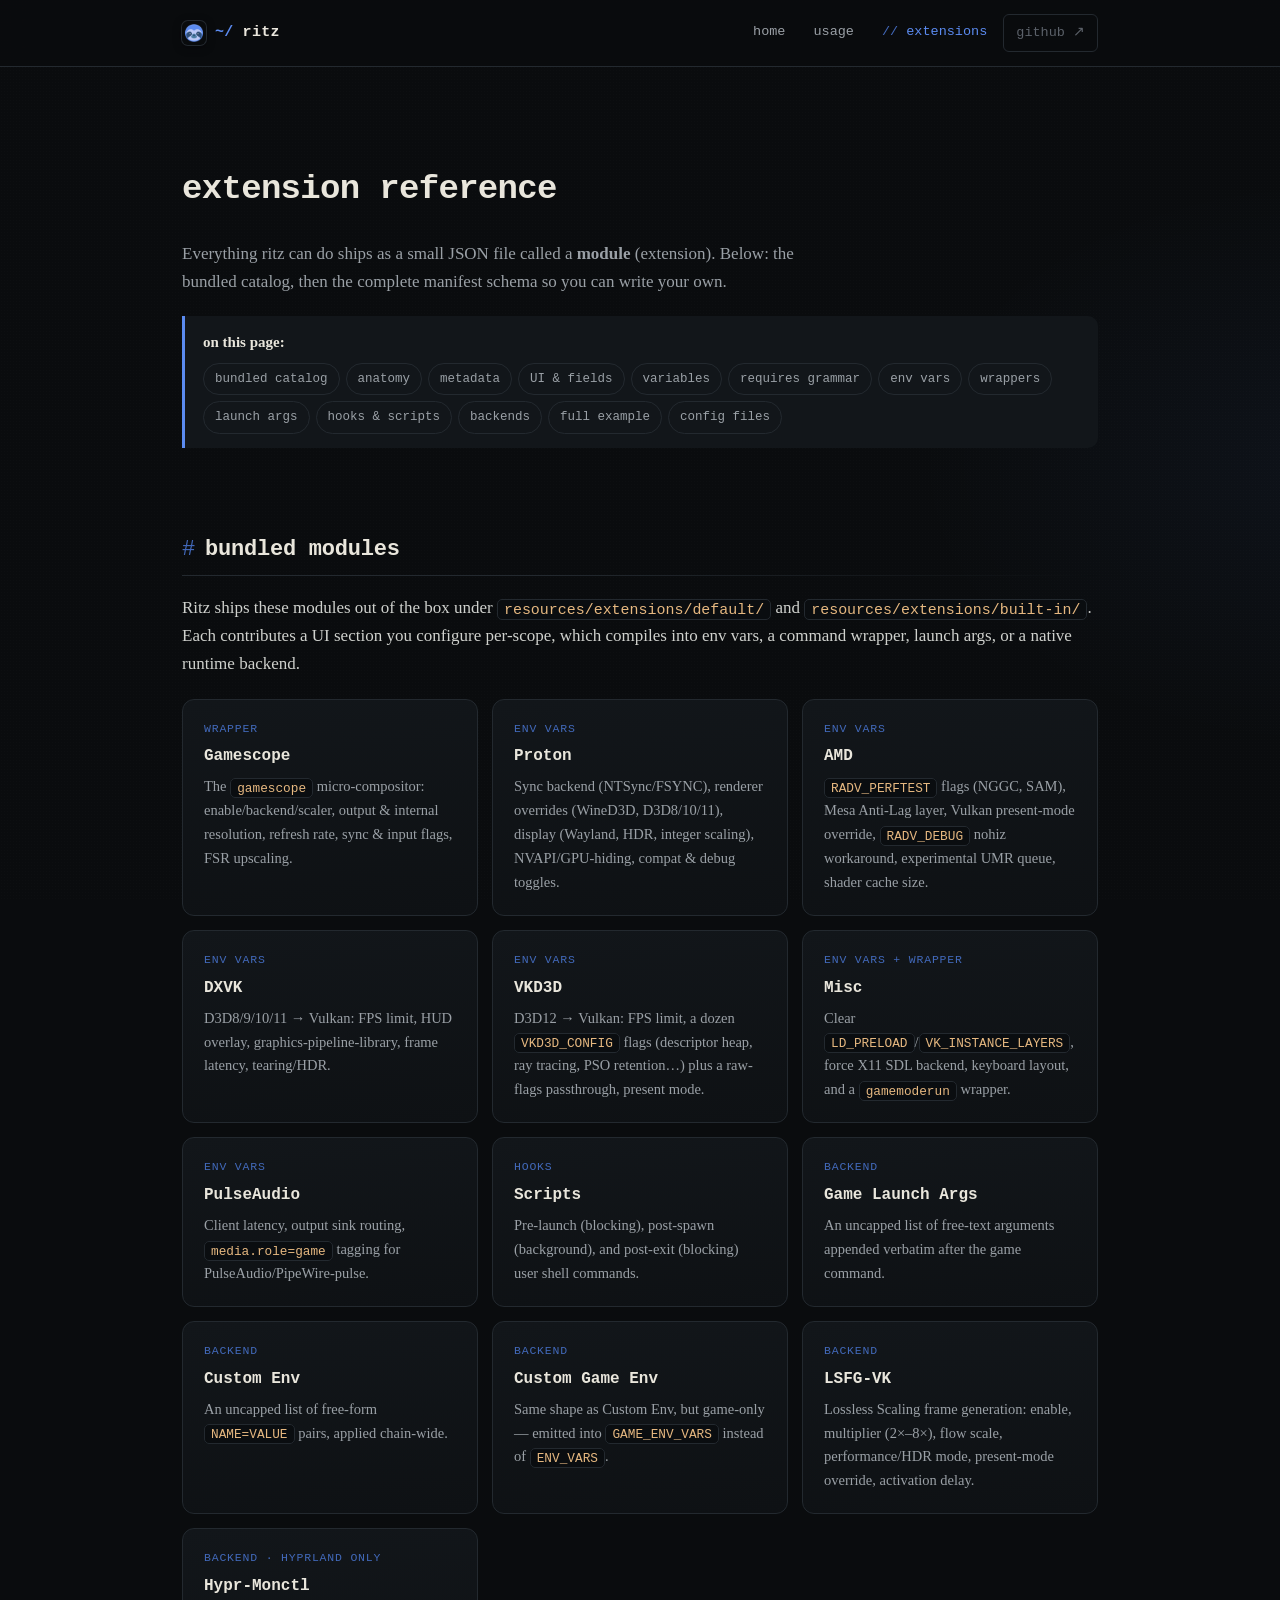
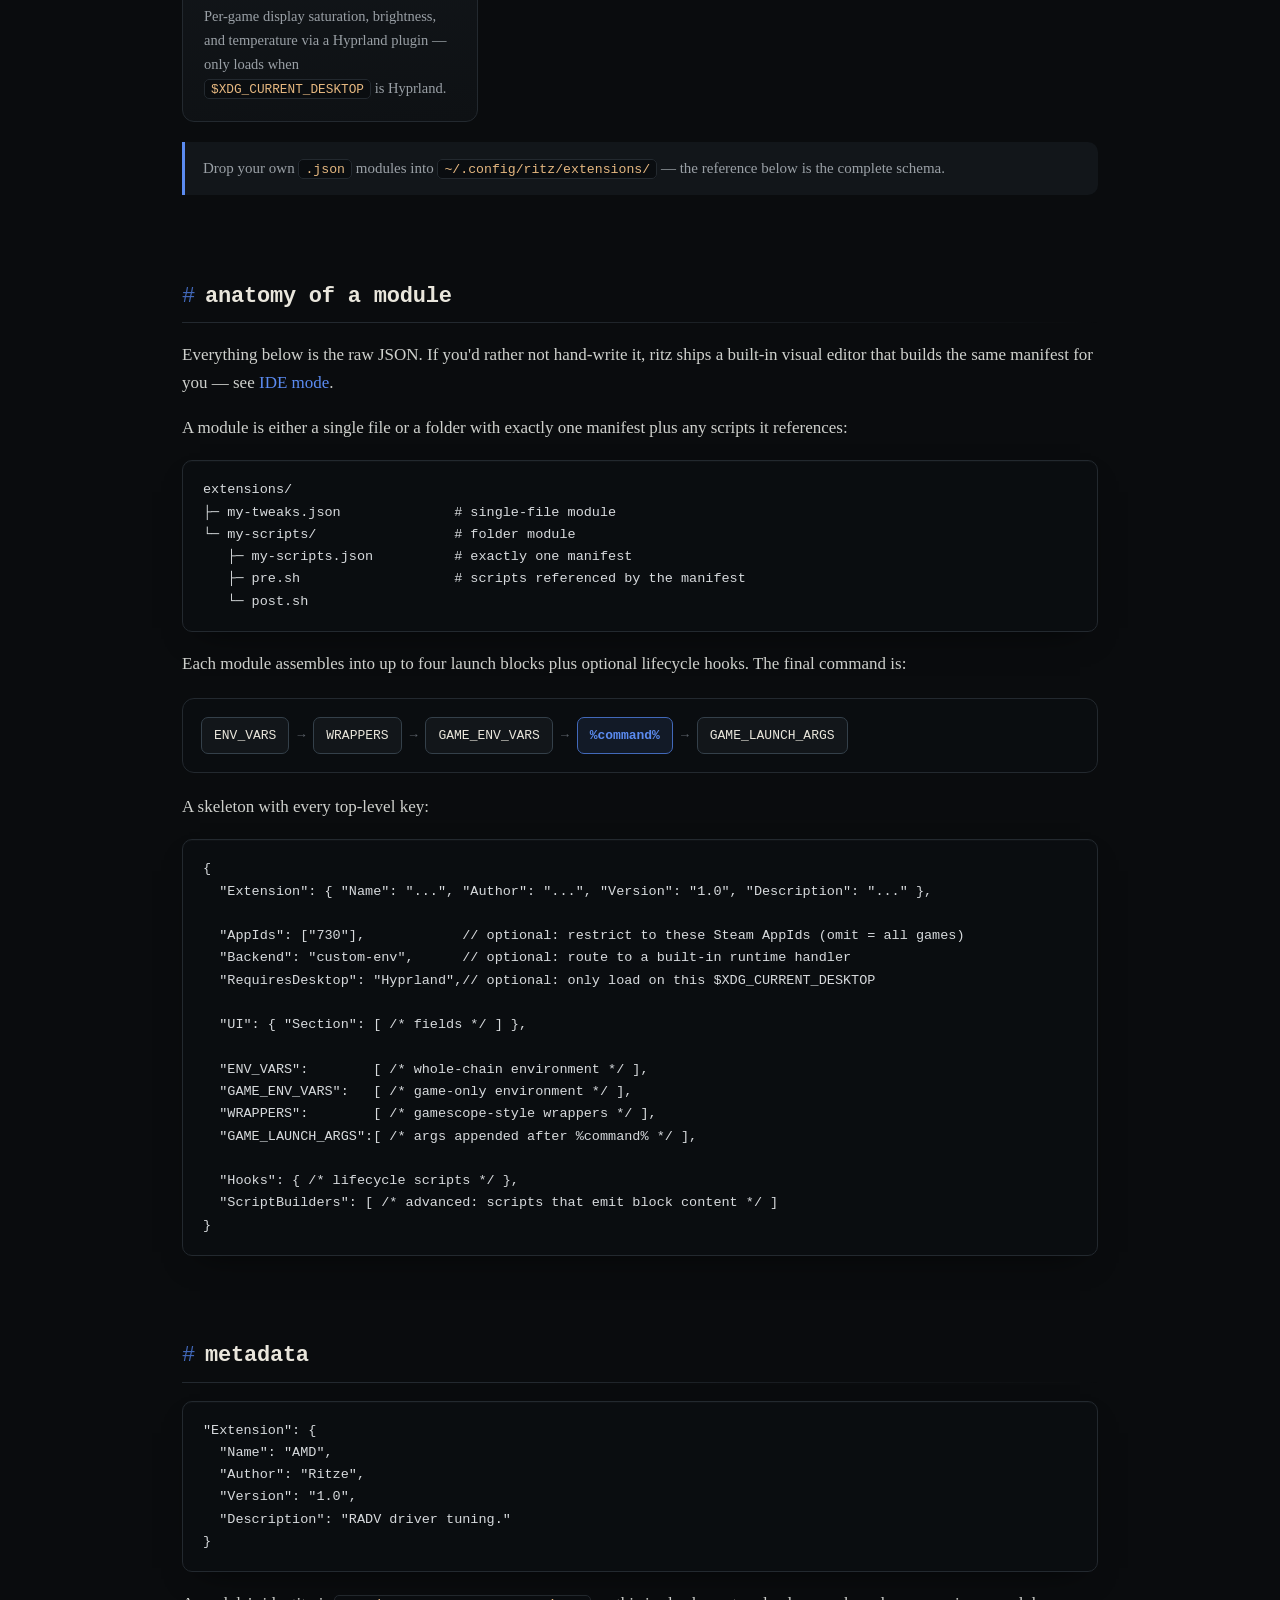
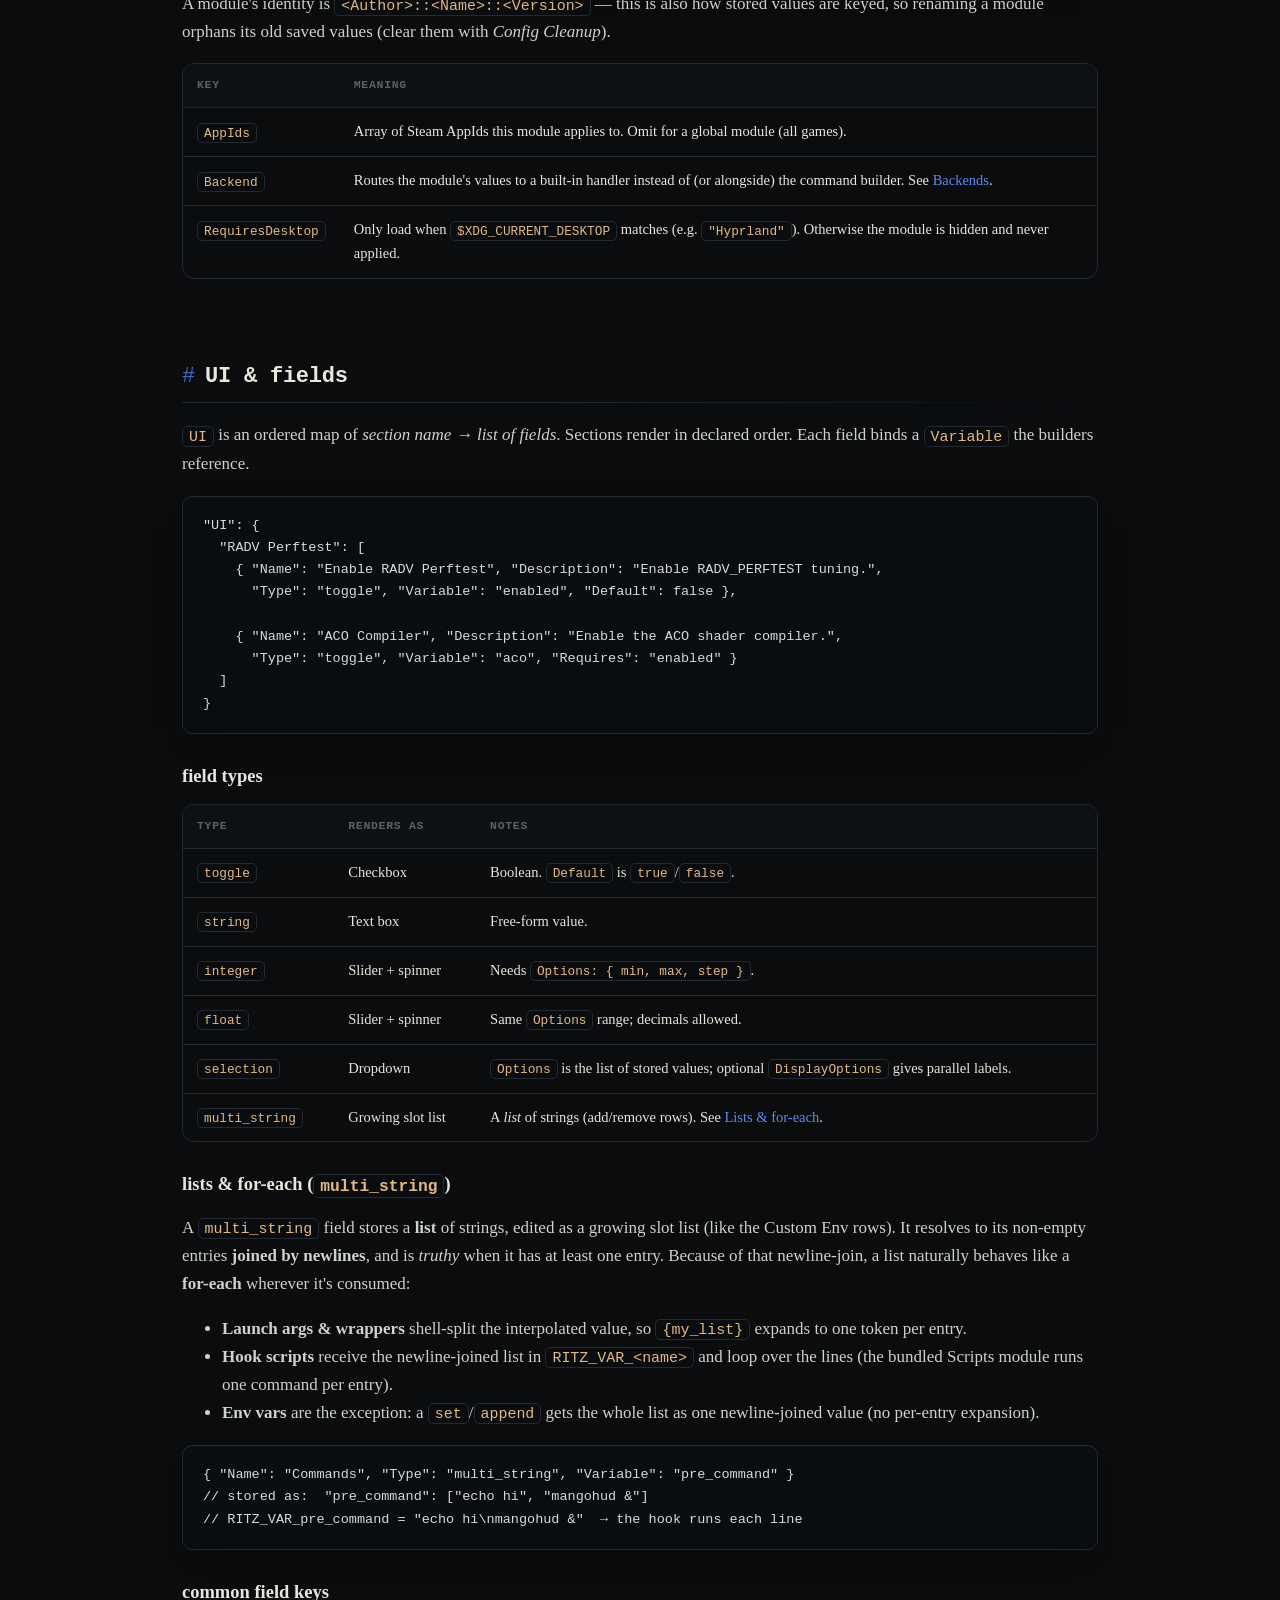
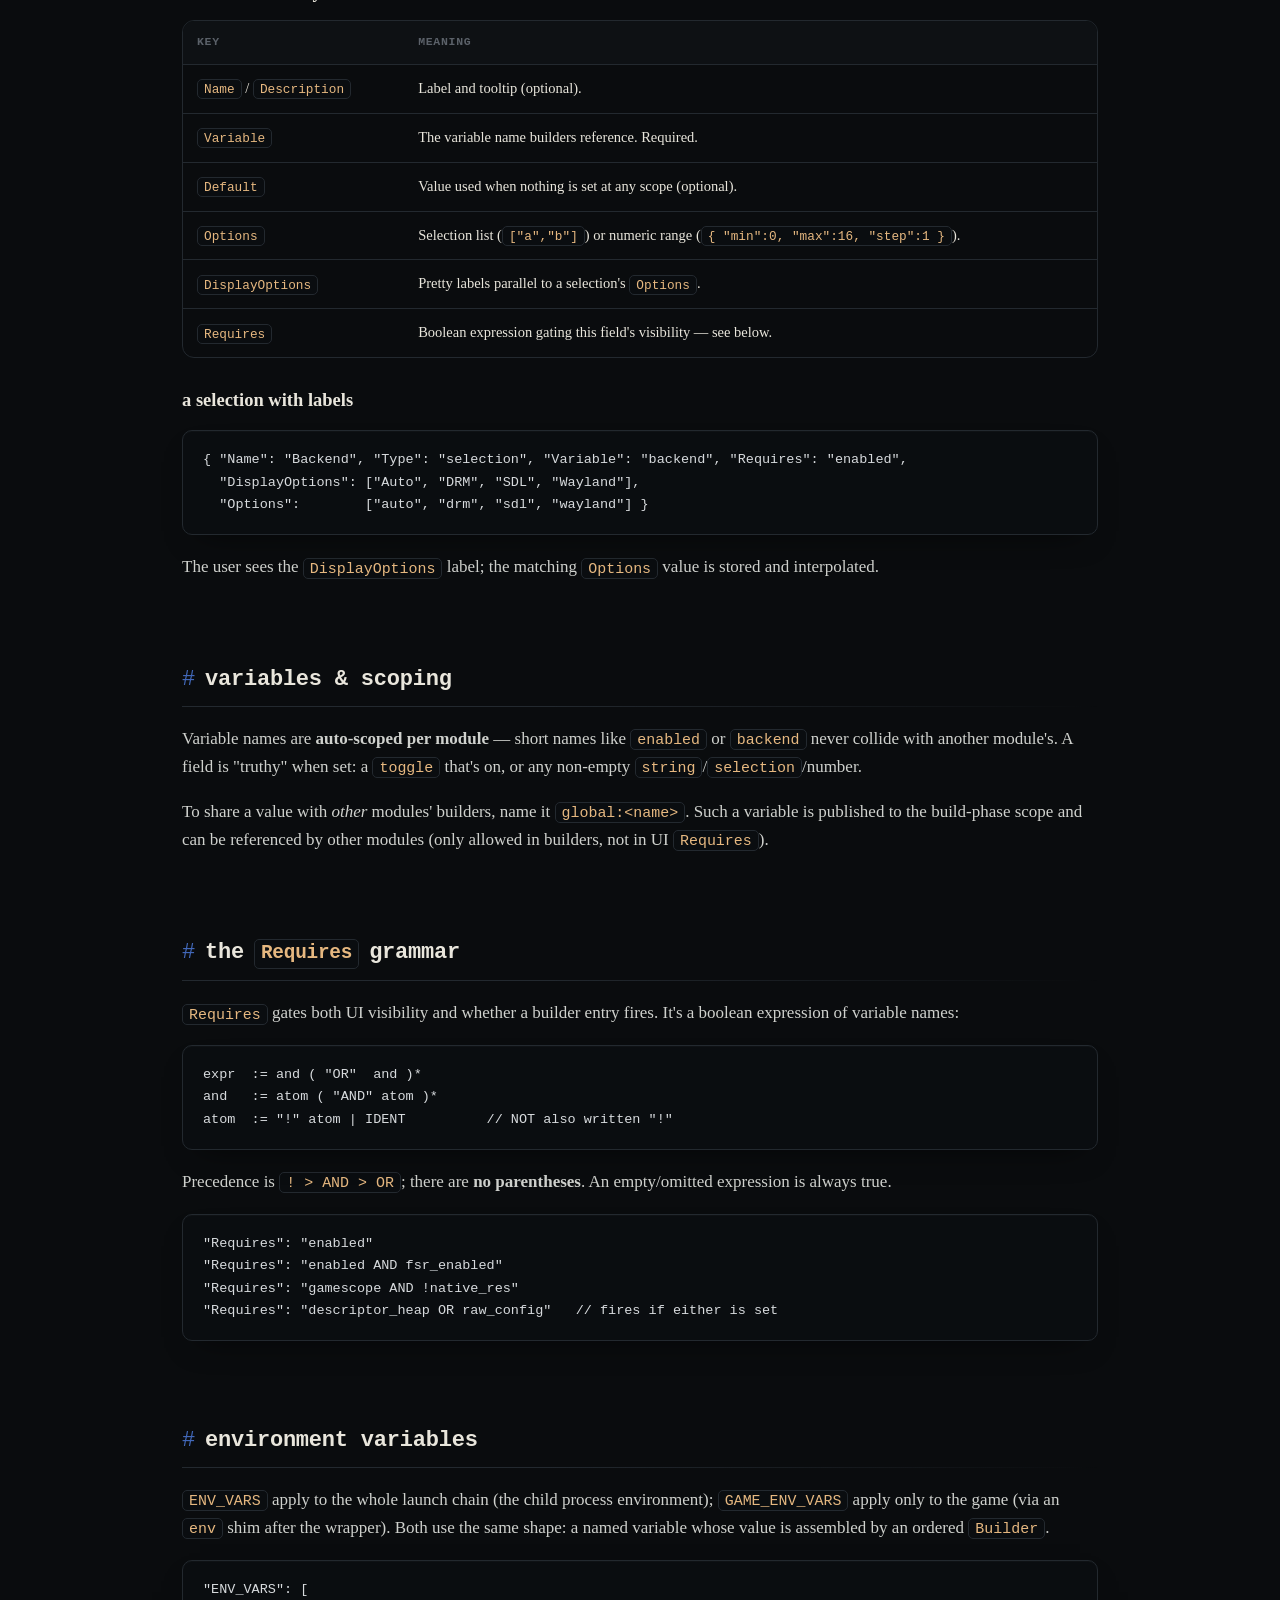
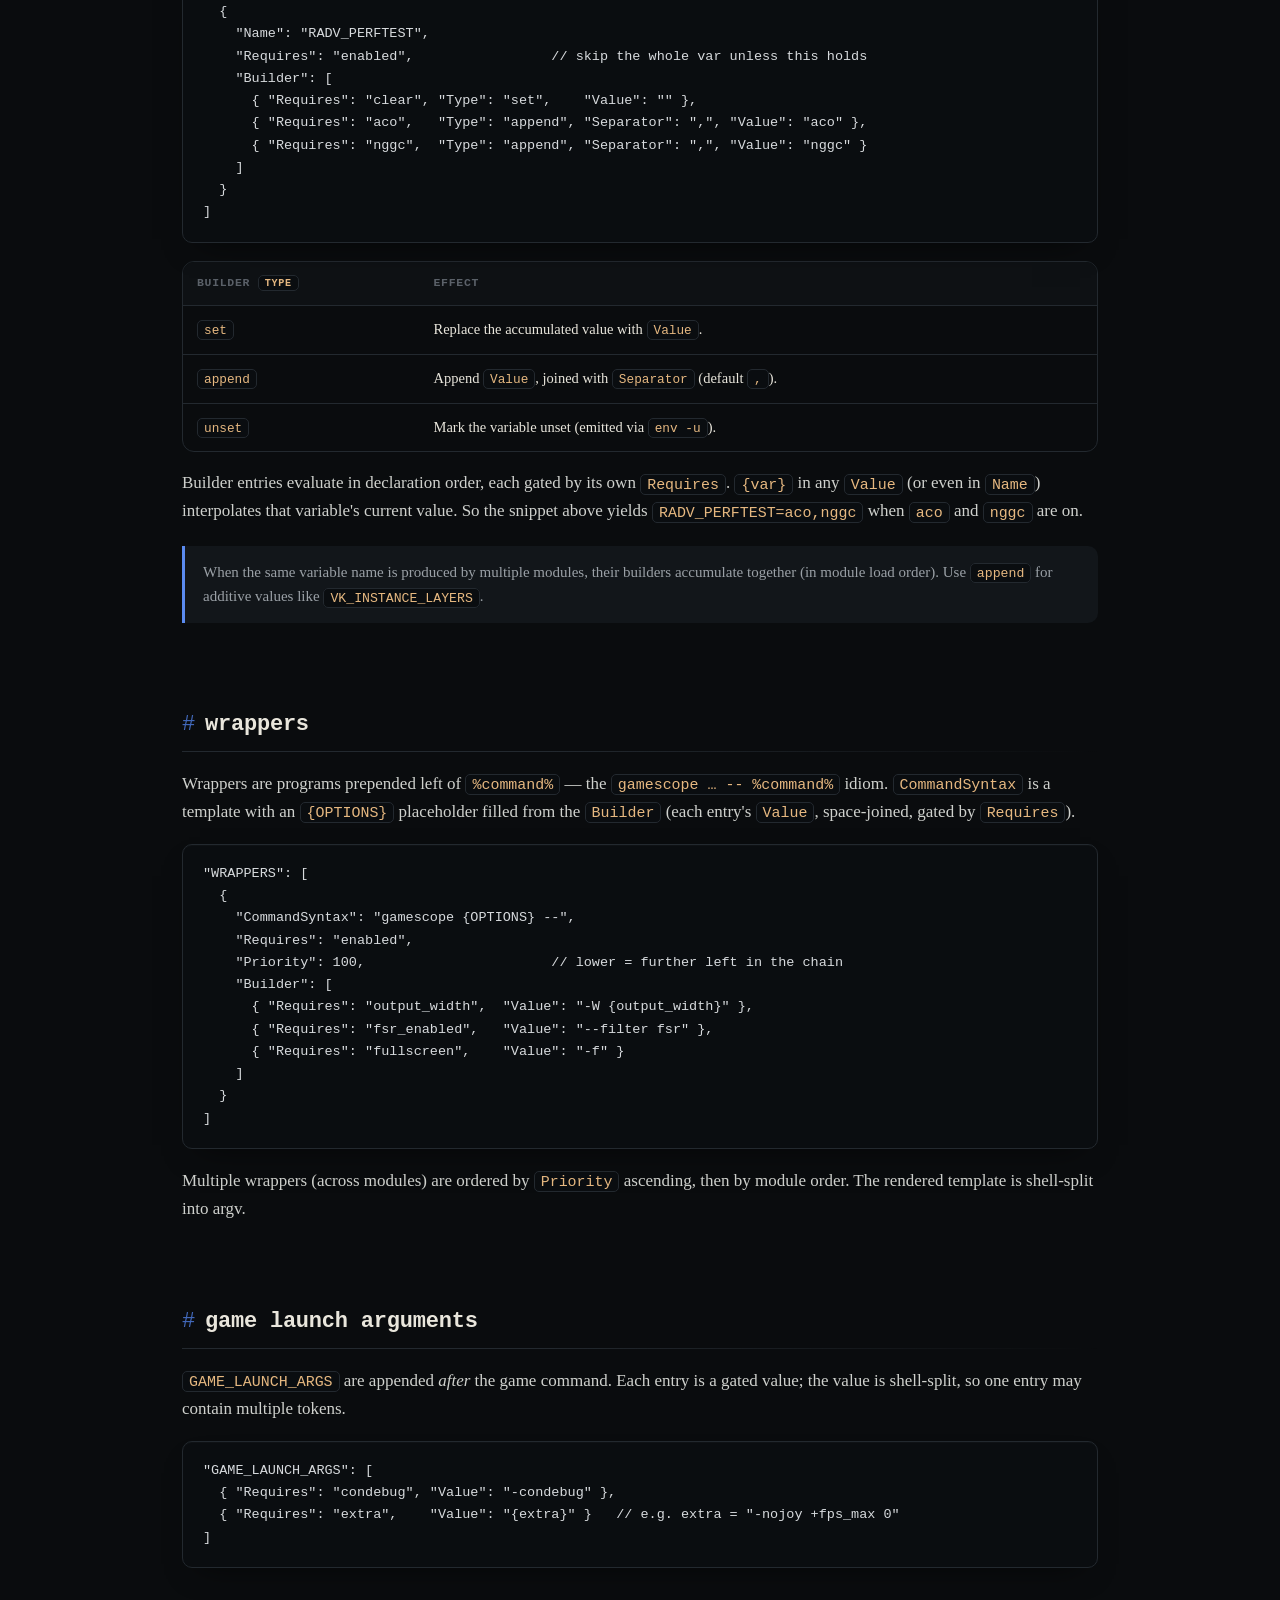
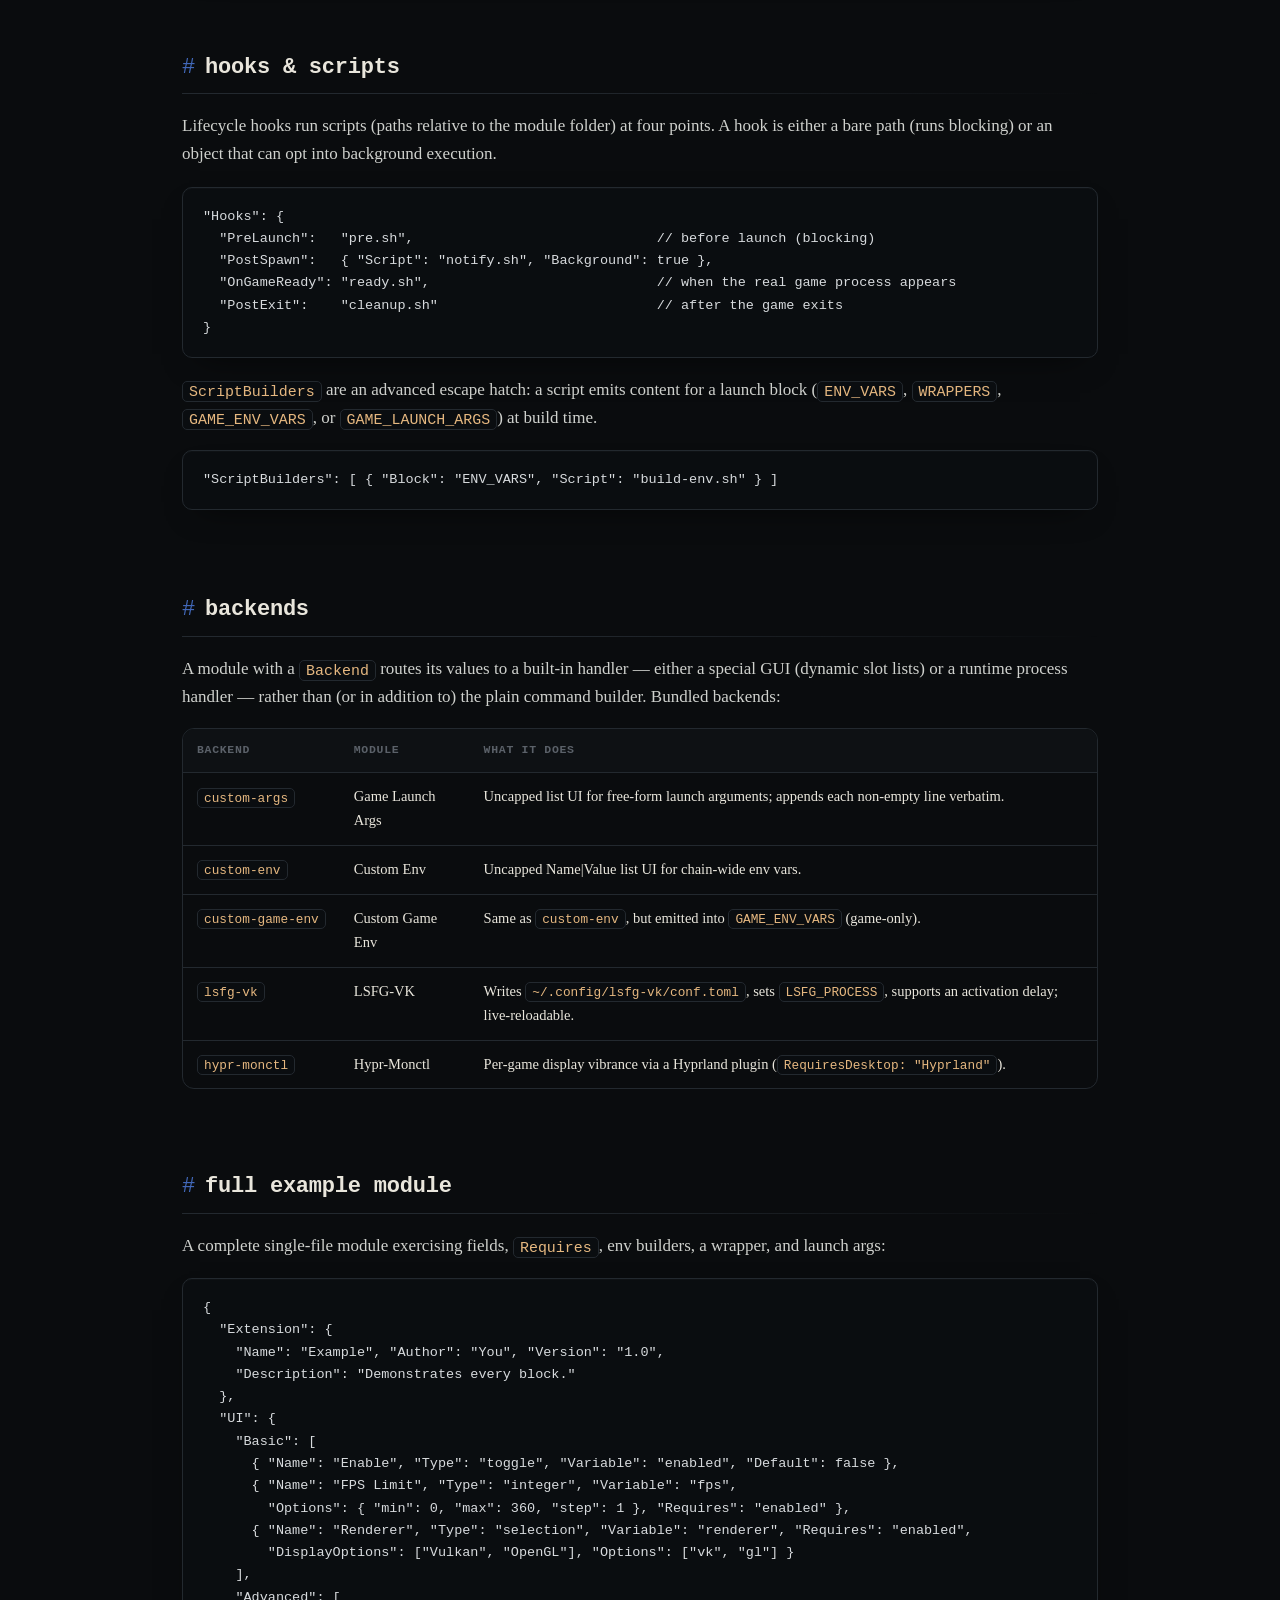
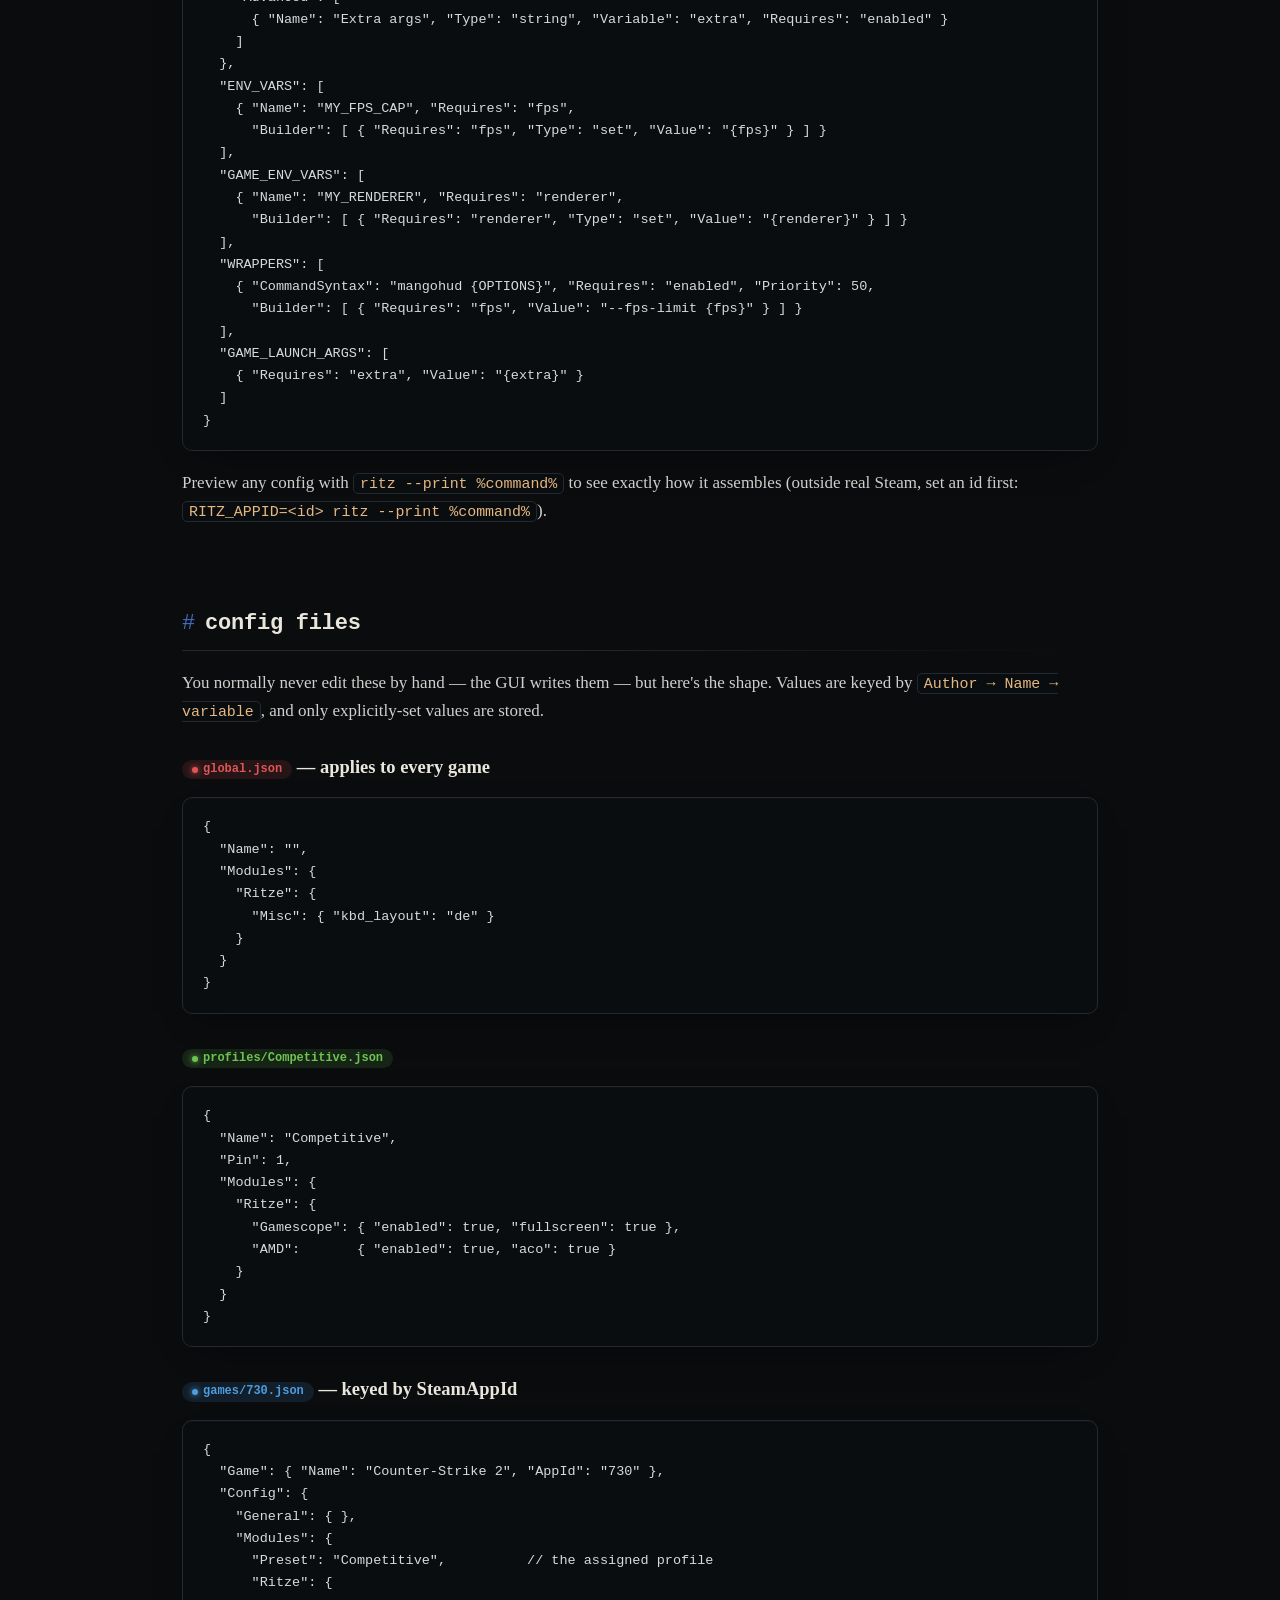
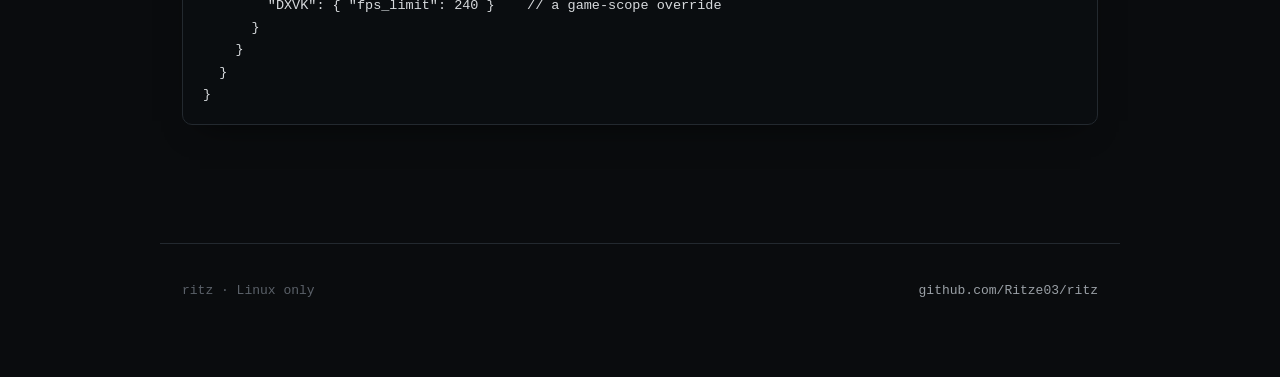
==== commit 5826a2d0: "Add IDE-mode cross-reference in the anatomy section" ====
--- a/docs/extensions.html
+++ b/docs/extensions.html
@@ -34,7 +34,6 @@
     <div class="pagenav" style="margin-top:8px">
       <a href="#catalog">bundled catalog</a>
       <a href="#anatomy">anatomy</a>
-      <a href="#ide">IDE mode</a>
       <a href="#meta">metadata</a>
       <a href="#ui">UI &amp; fields</a>
       <a href="#variables">variables</a>
@@ -117,21 +116,6 @@
   "Hooks": { /* lifecycle scripts */ },
   "ScriptBuilders": [ /* advanced: scripts that emit block content */ ]
 }</code></pre>
-</section>
-
-<section id="ide">
-  <h2>editing modules visually — IDE mode</h2>
-  <p>Don't want to hand-write JSON? The settings GUI has an <strong>IDE Mode</strong>
-  nav destination: pick a module from the list on the left, edit its metadata and UI
-  sections/fields in the middle manifest editor, and watch a live preview on the
-  right — the module rendered exactly as it would look in normal use, driving the
-  same launch-command preview, checked against any game you choose. <strong>Fork</strong>
-  a bundled module to start from a working example, or <strong>New Module</strong> to
-  build one from scratch — either way you're still just editing the same JSON schema
-  documented below, without leaving the GUI.</p>
-  <figure class="shot">
-    <div class="frame"><img src="assets/screenshots/example-ide-mode.png" alt="ritz IDE mode: the module list on the left, a manifest editor for CUSTOM-VKD3D's fields in the middle, and a live preview with launch-command output on the right"></div>
-  </figure>
 </section>
 
 <section id="meta">
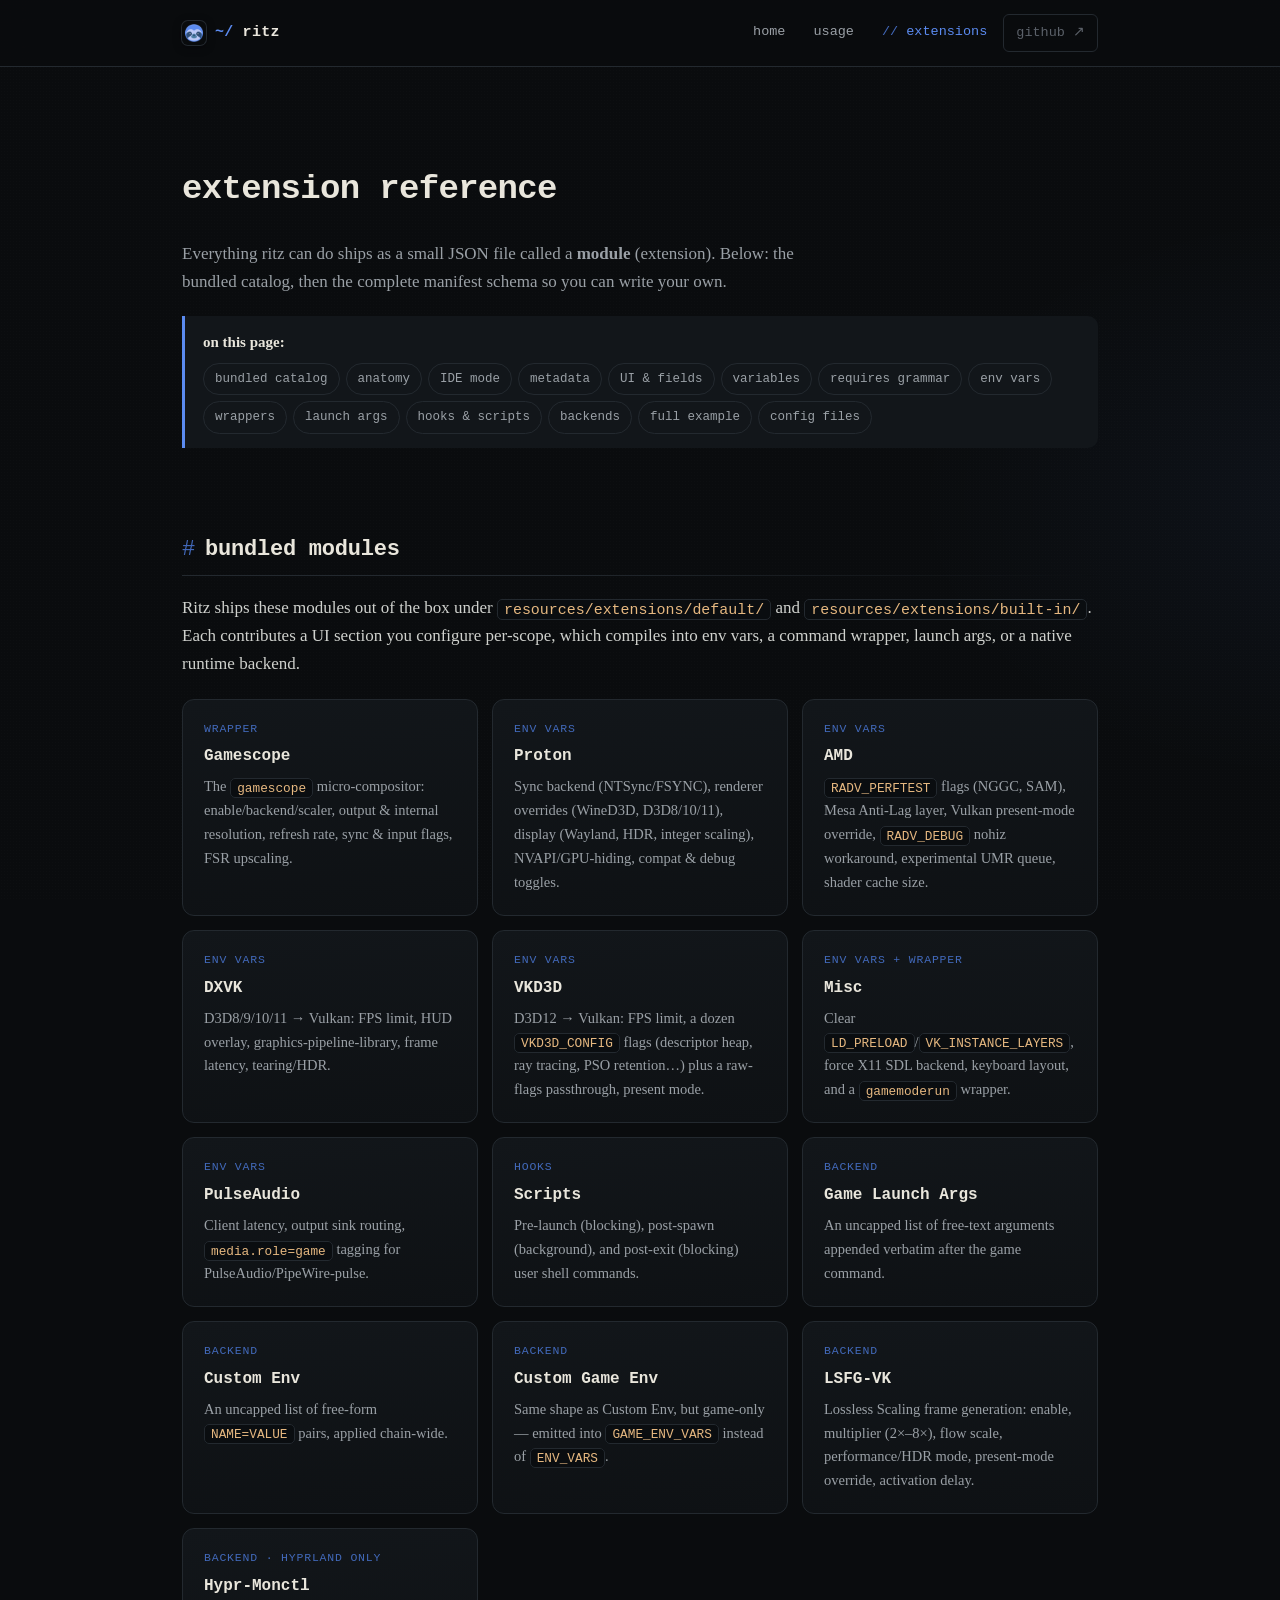
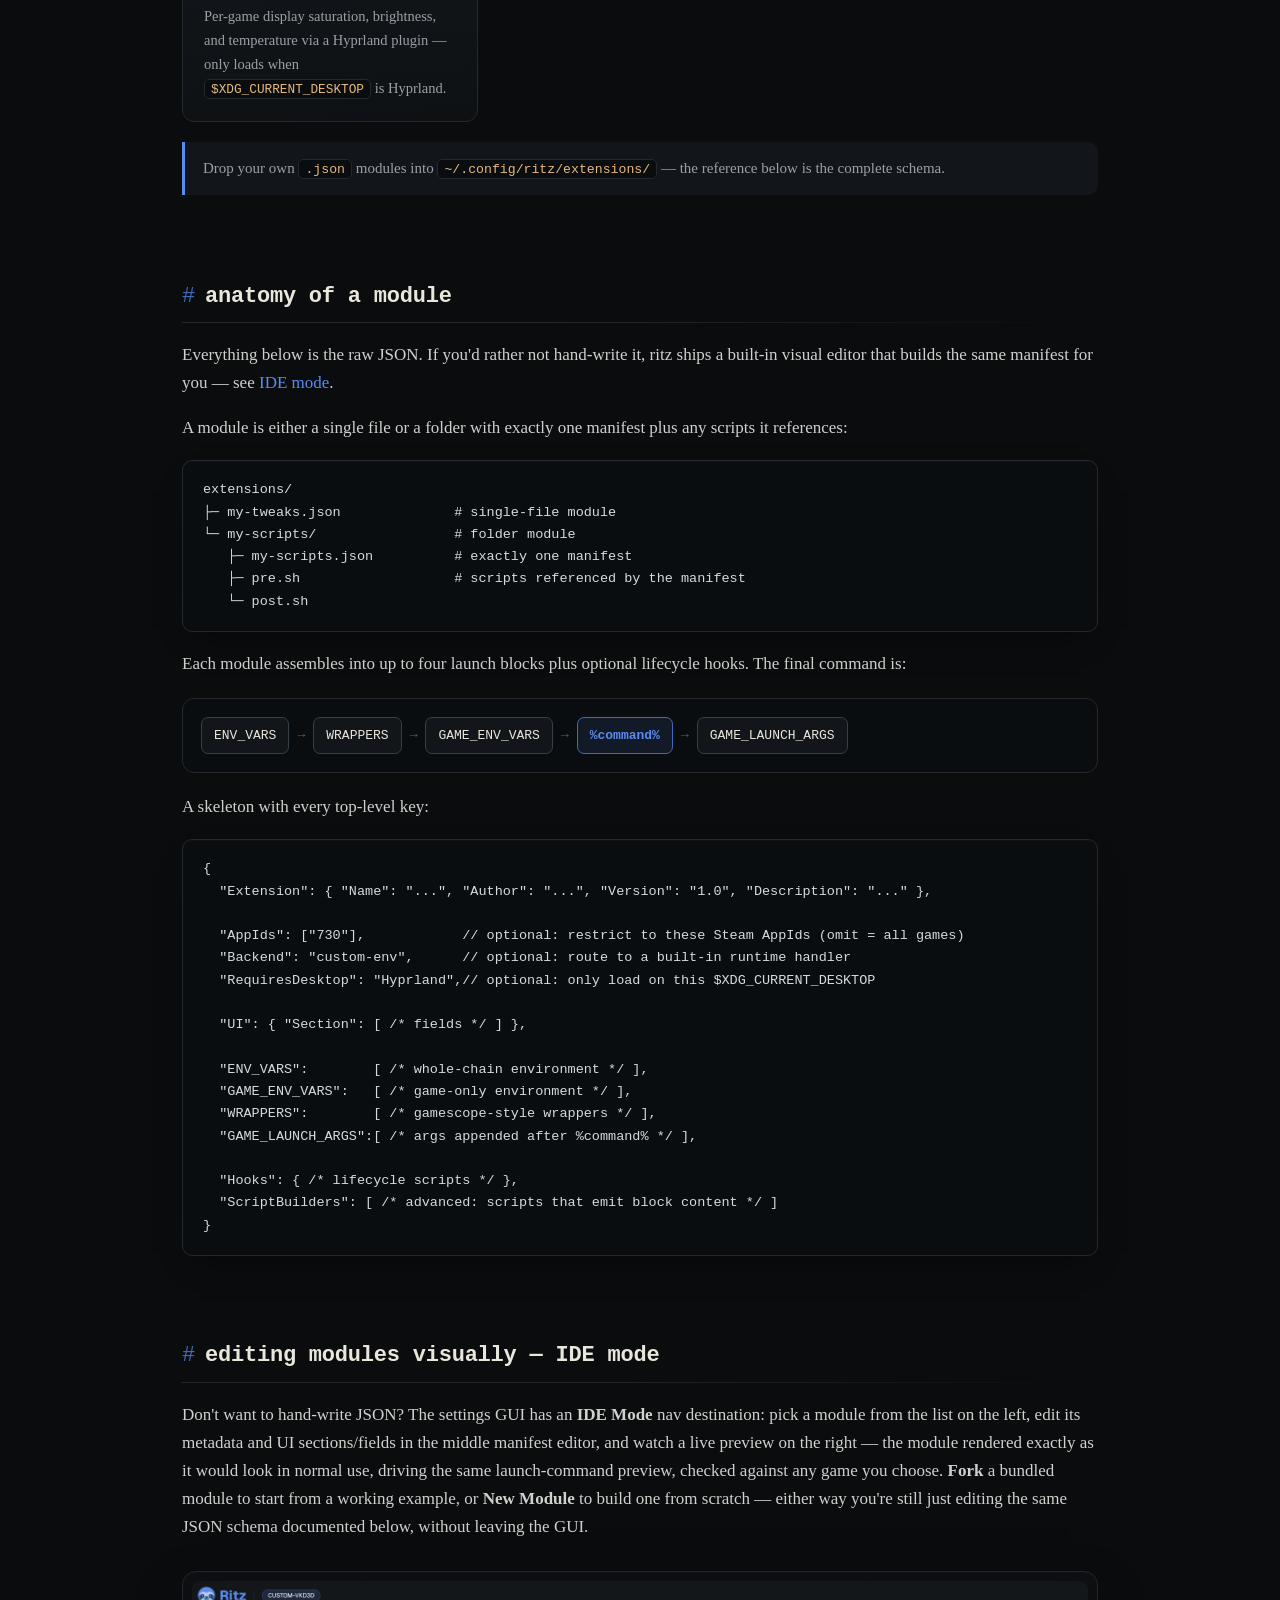
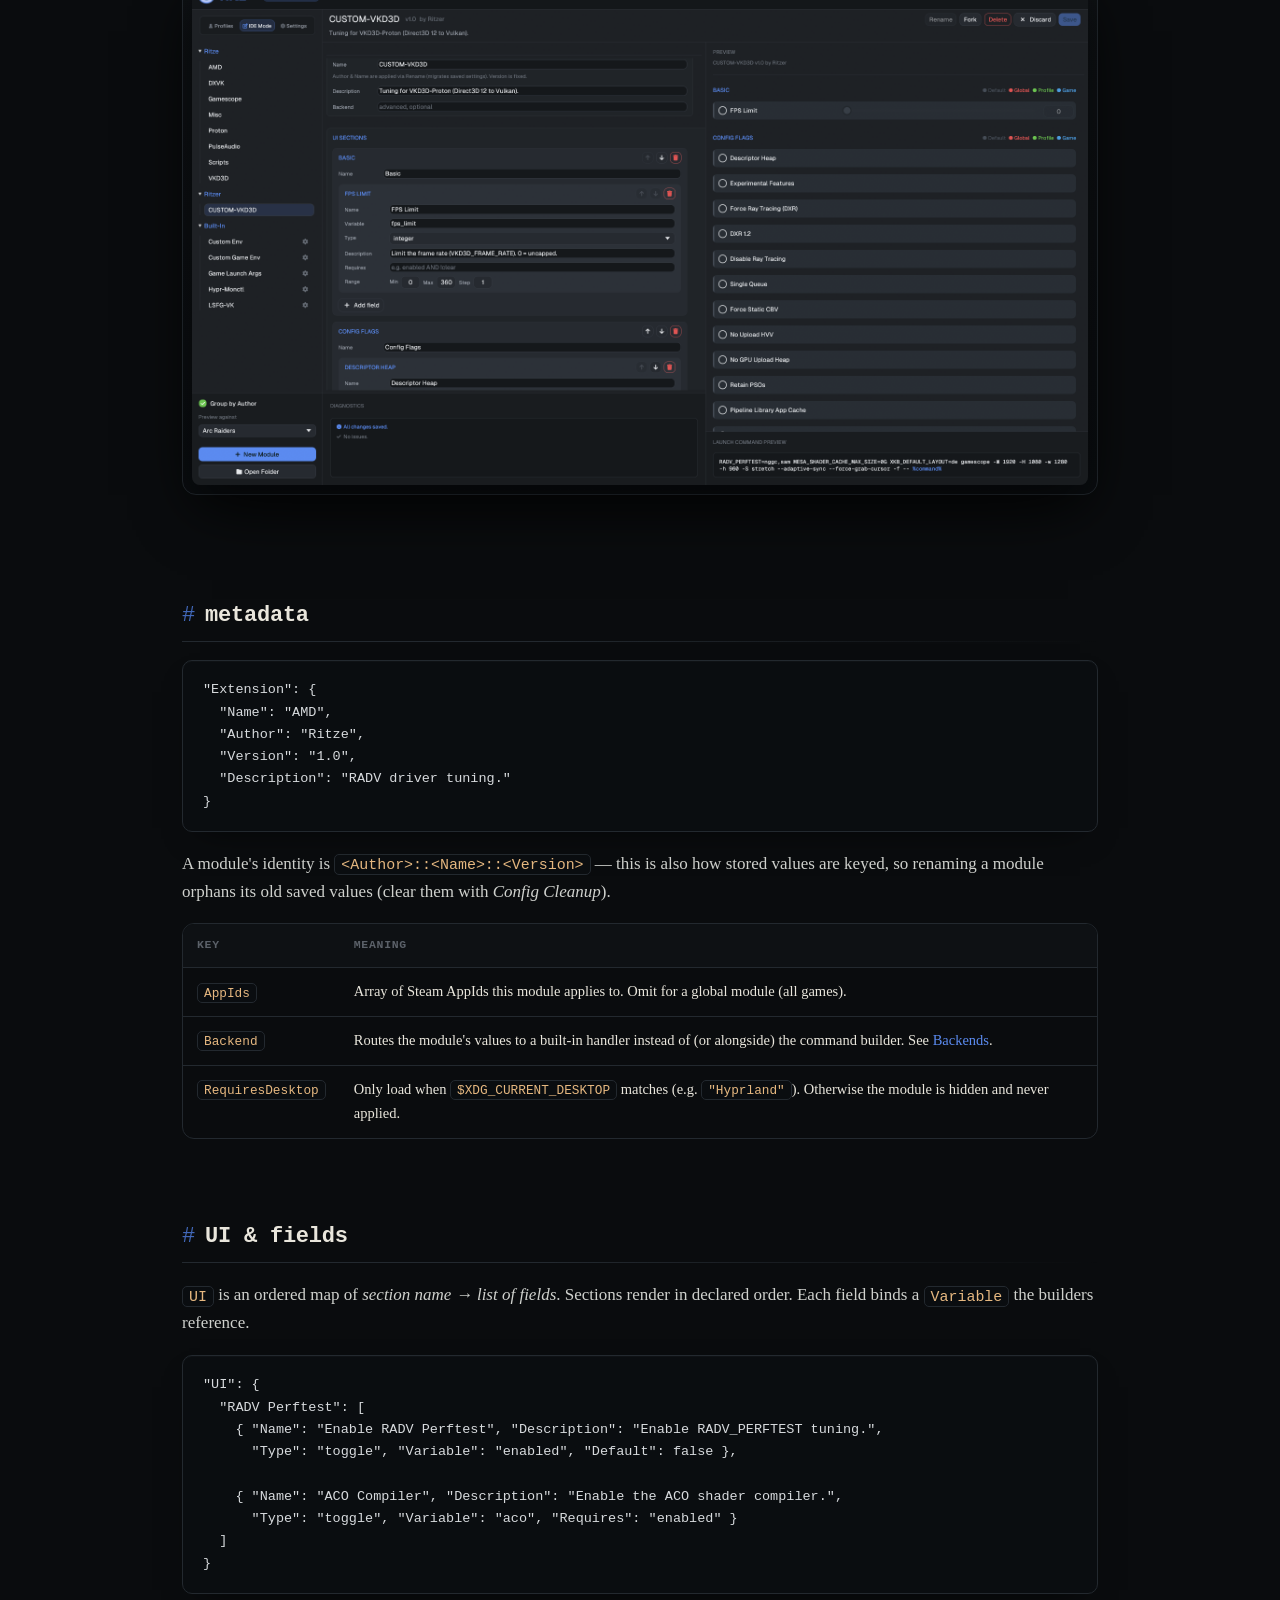
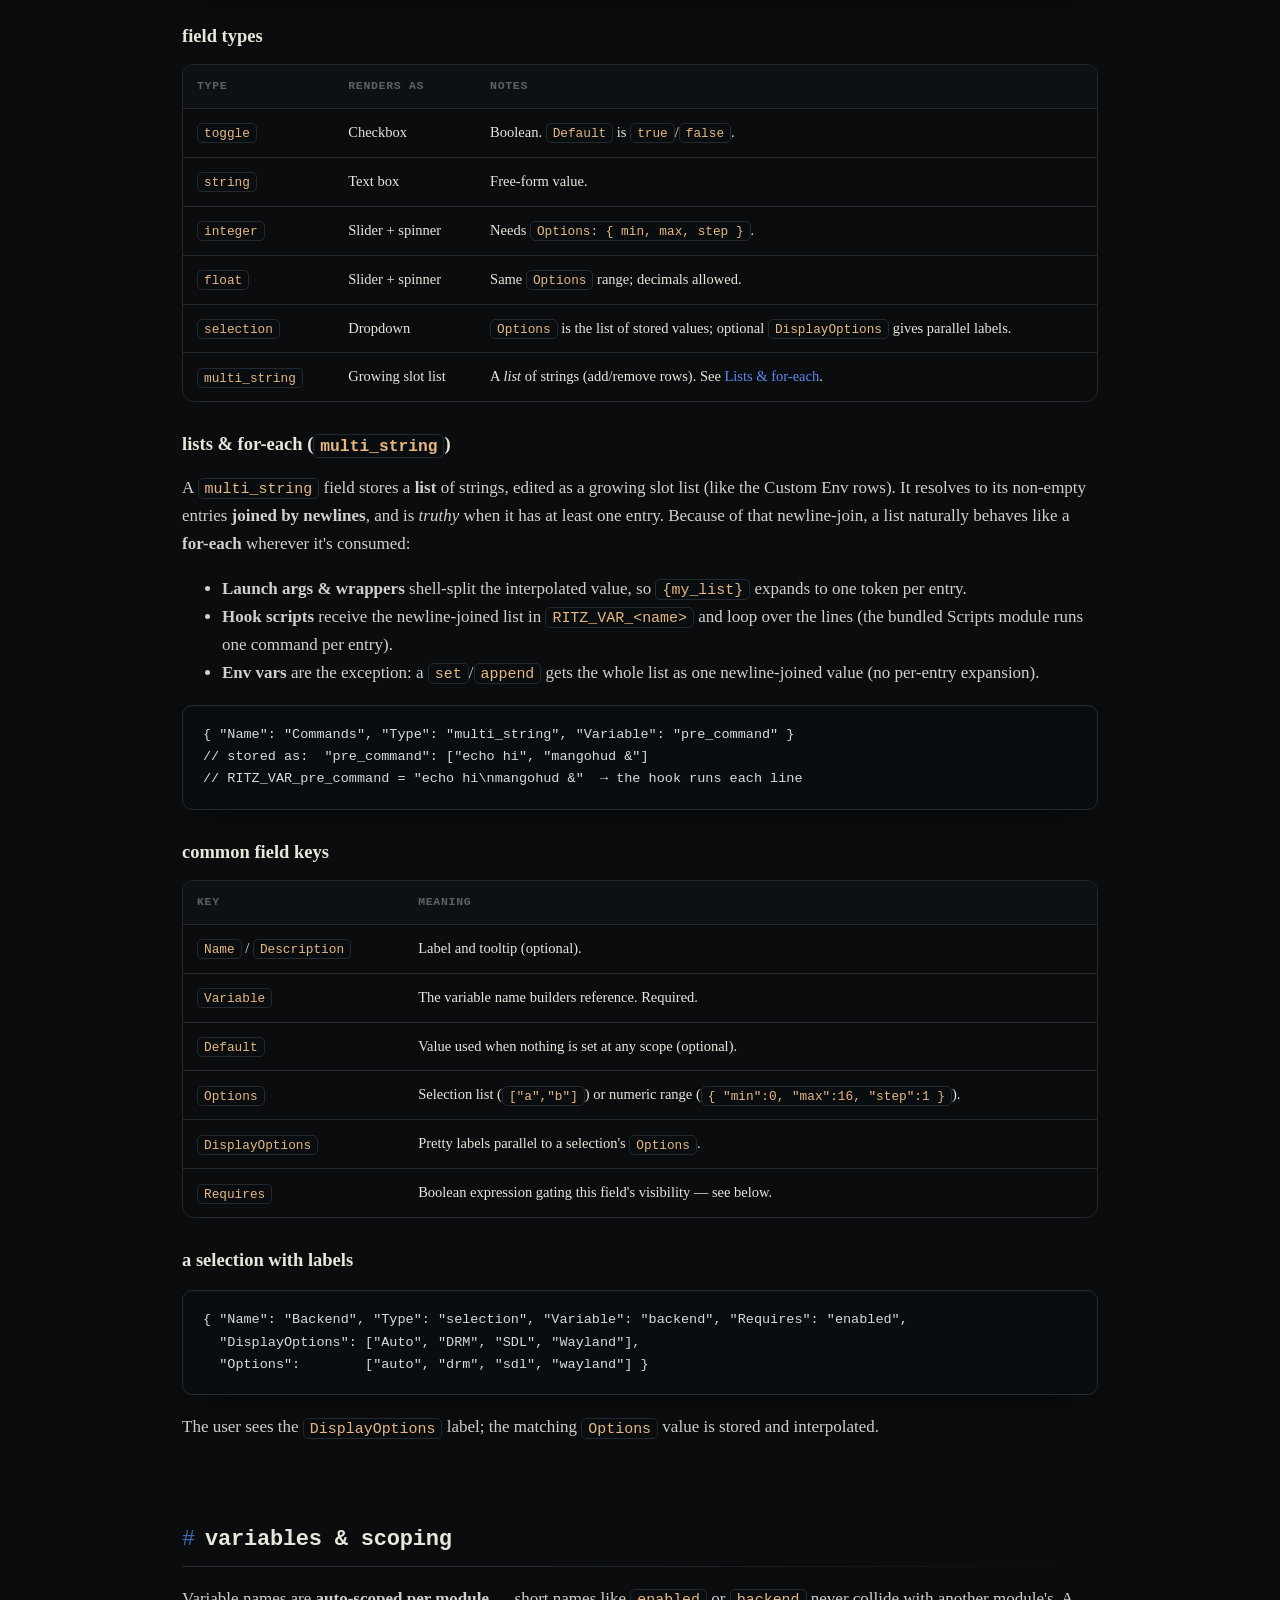
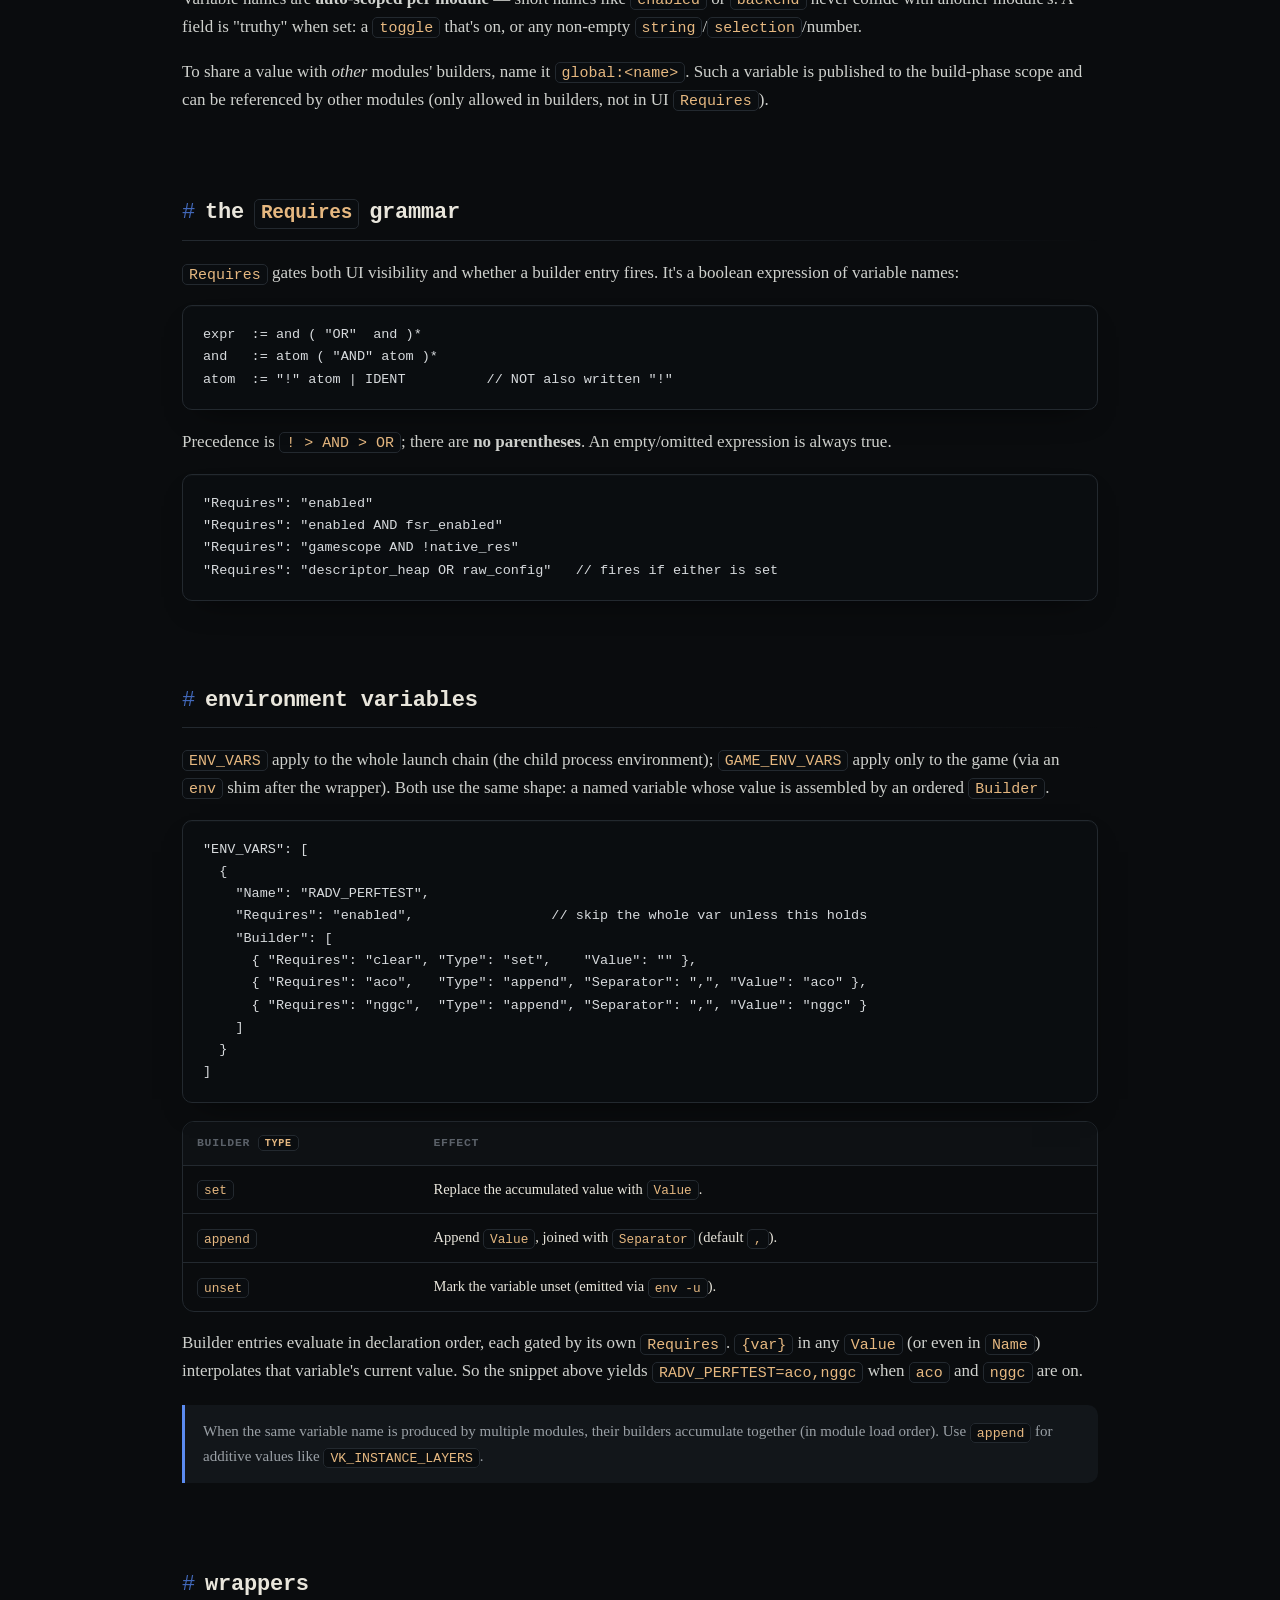
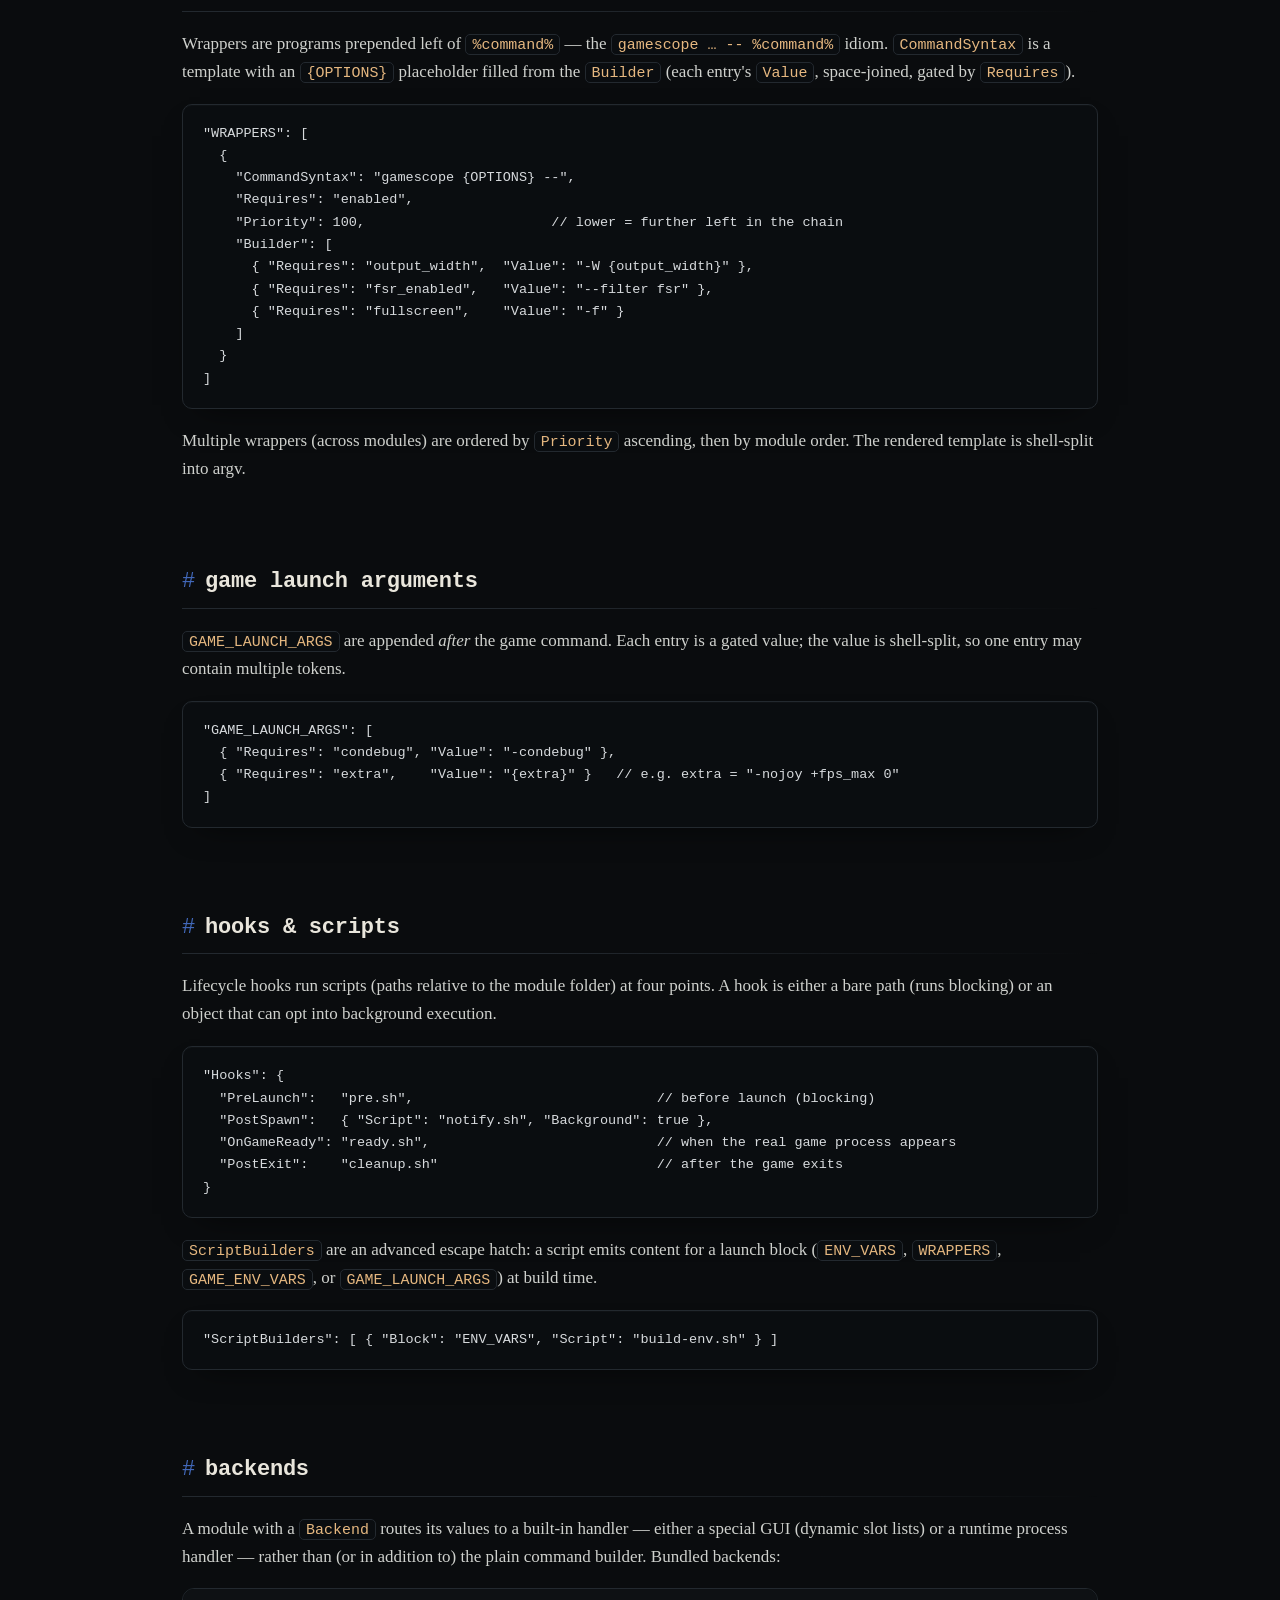
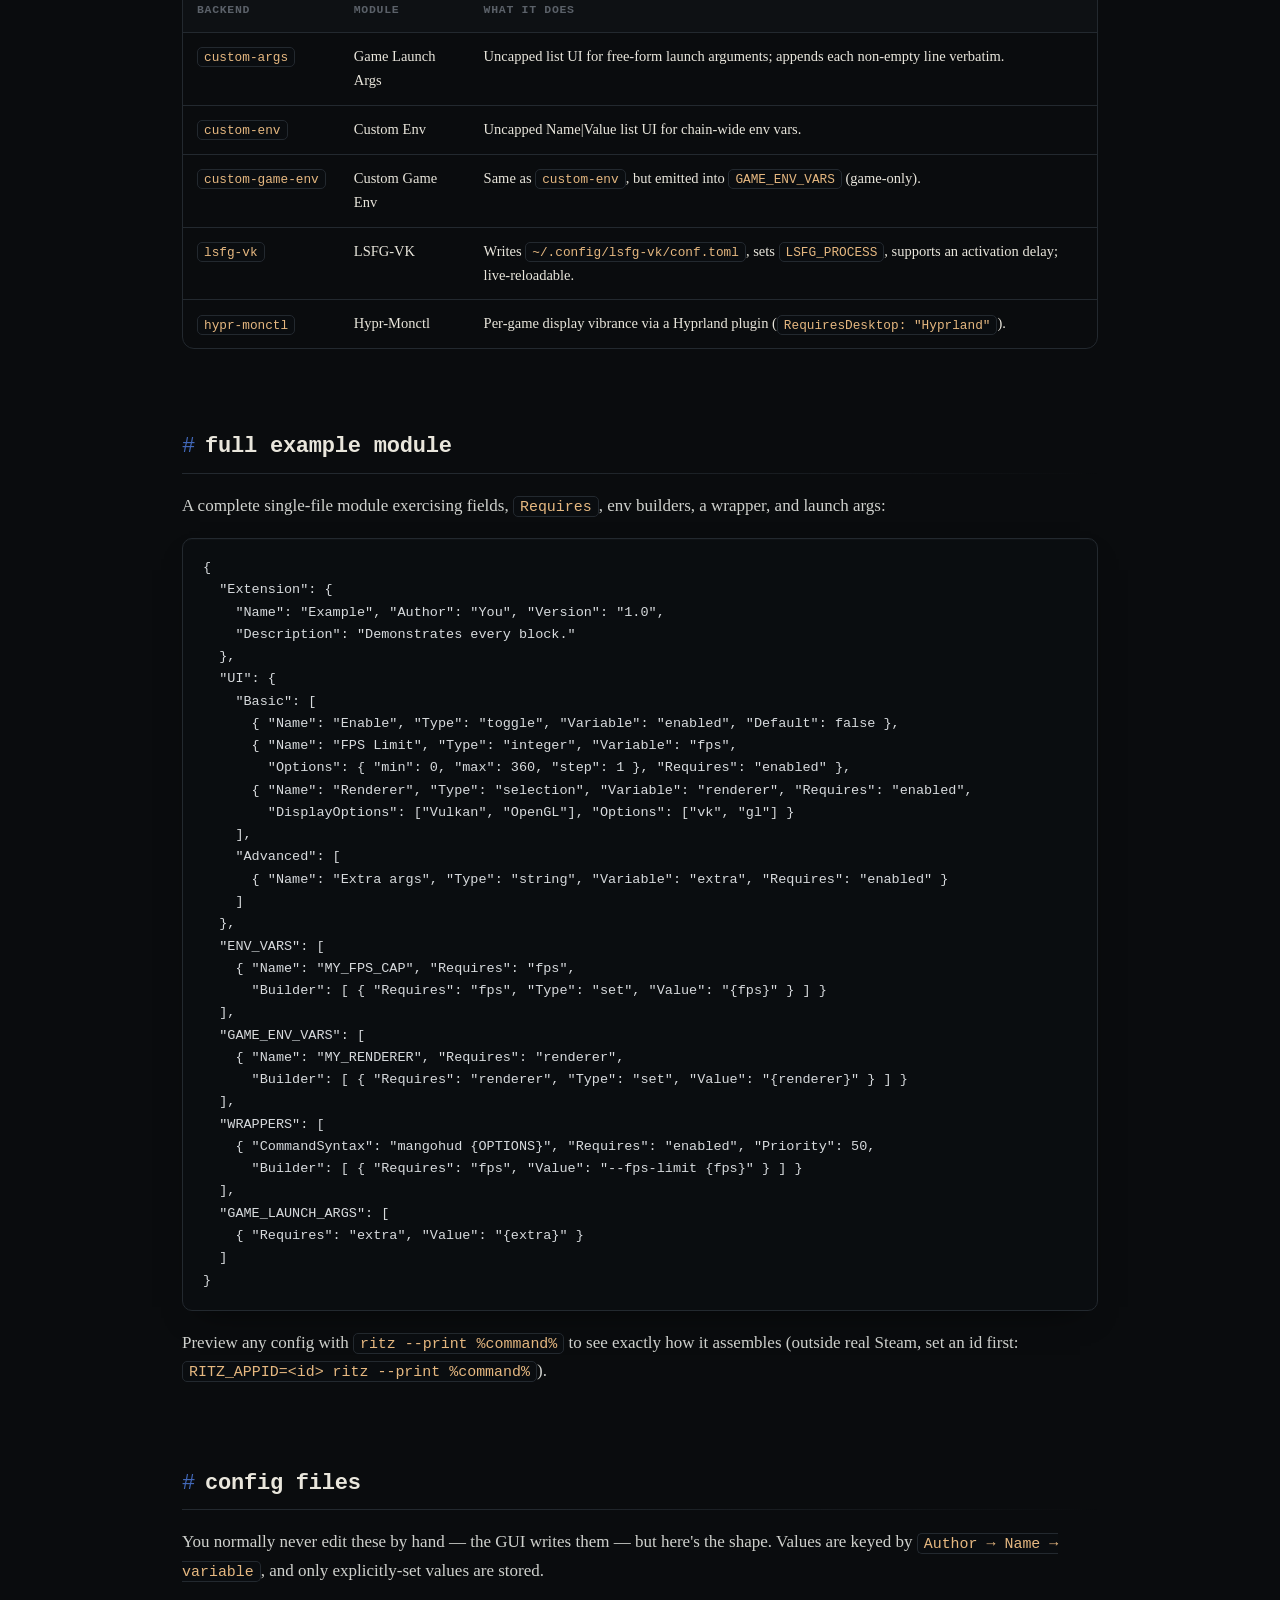
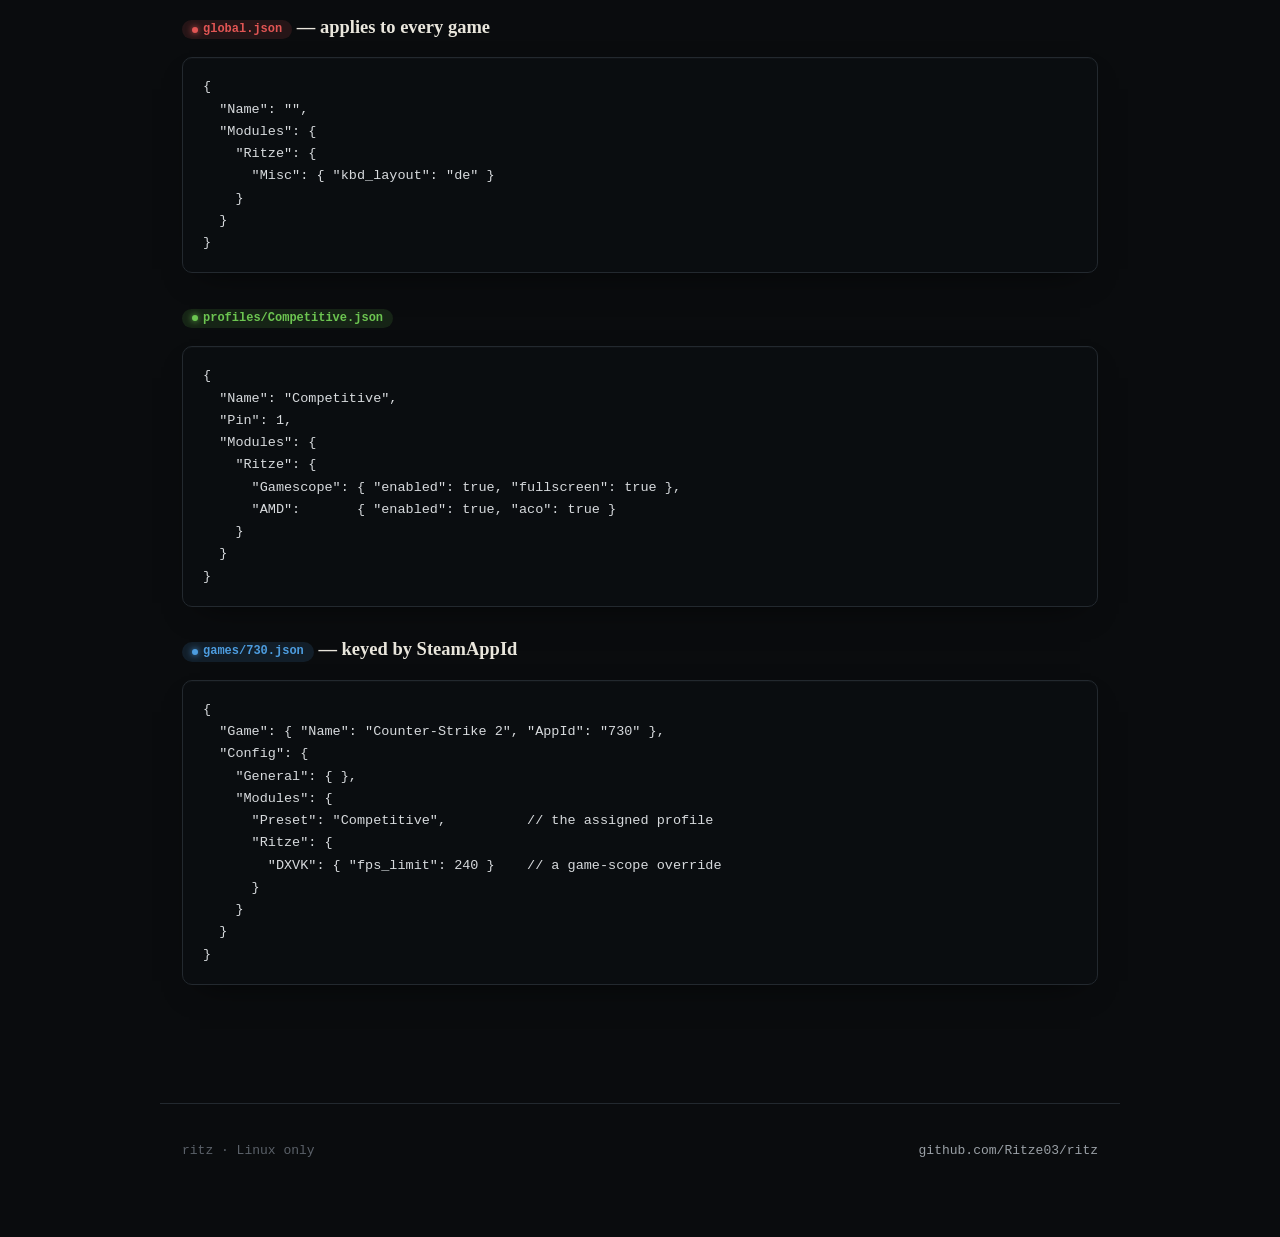
==== commit d762fb32: "Merge: cross-reference IDE mode from the anatomy section" ====
--- a/docs/extensions.html
+++ b/docs/extensions.html
@@ -34,6 +34,7 @@
     <div class="pagenav" style="margin-top:8px">
       <a href="#catalog">bundled catalog</a>
       <a href="#anatomy">anatomy</a>
+      <a href="#ide">IDE mode</a>
       <a href="#meta">metadata</a>
       <a href="#ui">UI &amp; fields</a>
       <a href="#variables">variables</a>
@@ -116,6 +117,21 @@
   "Hooks": { /* lifecycle scripts */ },
   "ScriptBuilders": [ /* advanced: scripts that emit block content */ ]
 }</code></pre>
+</section>
+
+<section id="ide">
+  <h2>editing modules visually — IDE mode</h2>
+  <p>Don't want to hand-write JSON? The settings GUI has an <strong>IDE Mode</strong>
+  nav destination: pick a module from the list on the left, edit its metadata and UI
+  sections/fields in the middle manifest editor, and watch a live preview on the
+  right — the module rendered exactly as it would look in normal use, driving the
+  same launch-command preview, checked against any game you choose. <strong>Fork</strong>
+  a bundled module to start from a working example, or <strong>New Module</strong> to
+  build one from scratch — either way you're still just editing the same JSON schema
+  documented below, without leaving the GUI.</p>
+  <figure class="shot">
+    <div class="frame"><img src="assets/screenshots/example-ide-mode.png" alt="ritz IDE mode: the module list on the left, a manifest editor for CUSTOM-VKD3D's fields in the middle, and a live preview with launch-command output on the right"></div>
+  </figure>
 </section>
 
 <section id="meta">
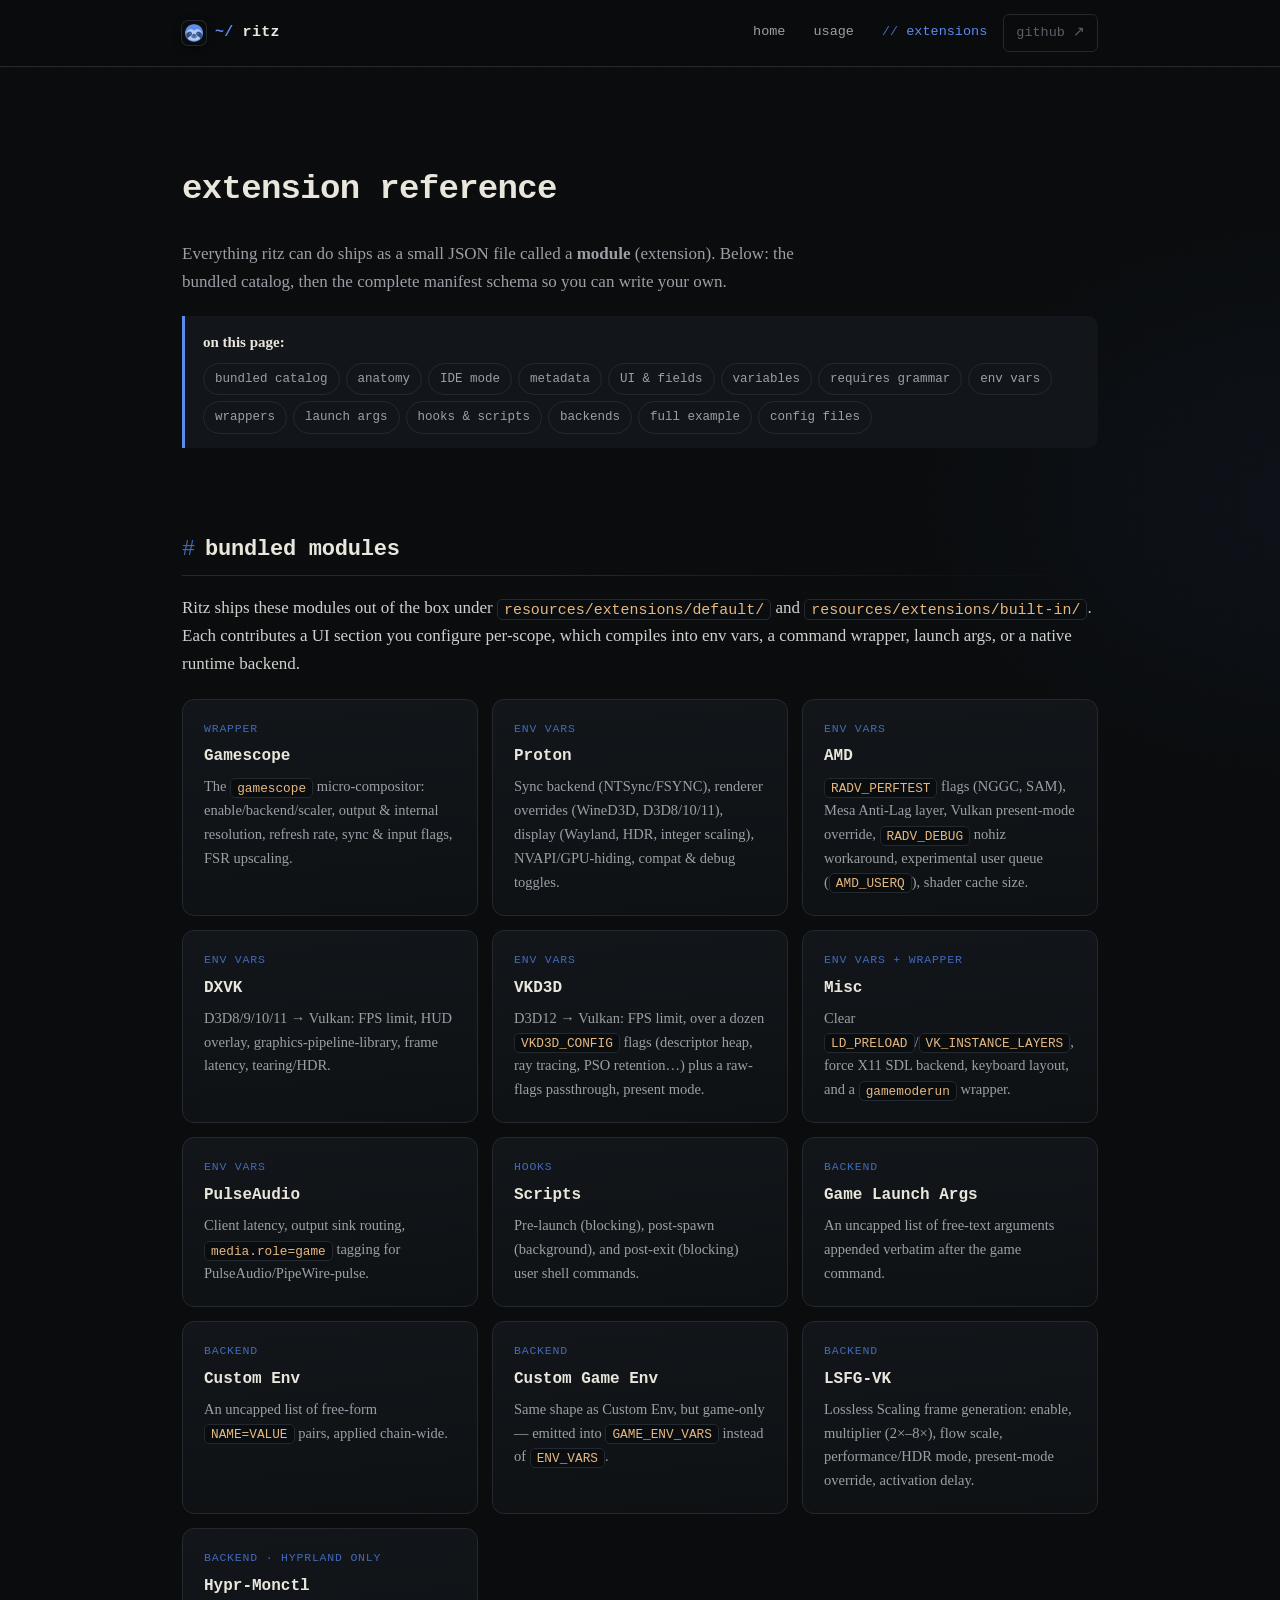
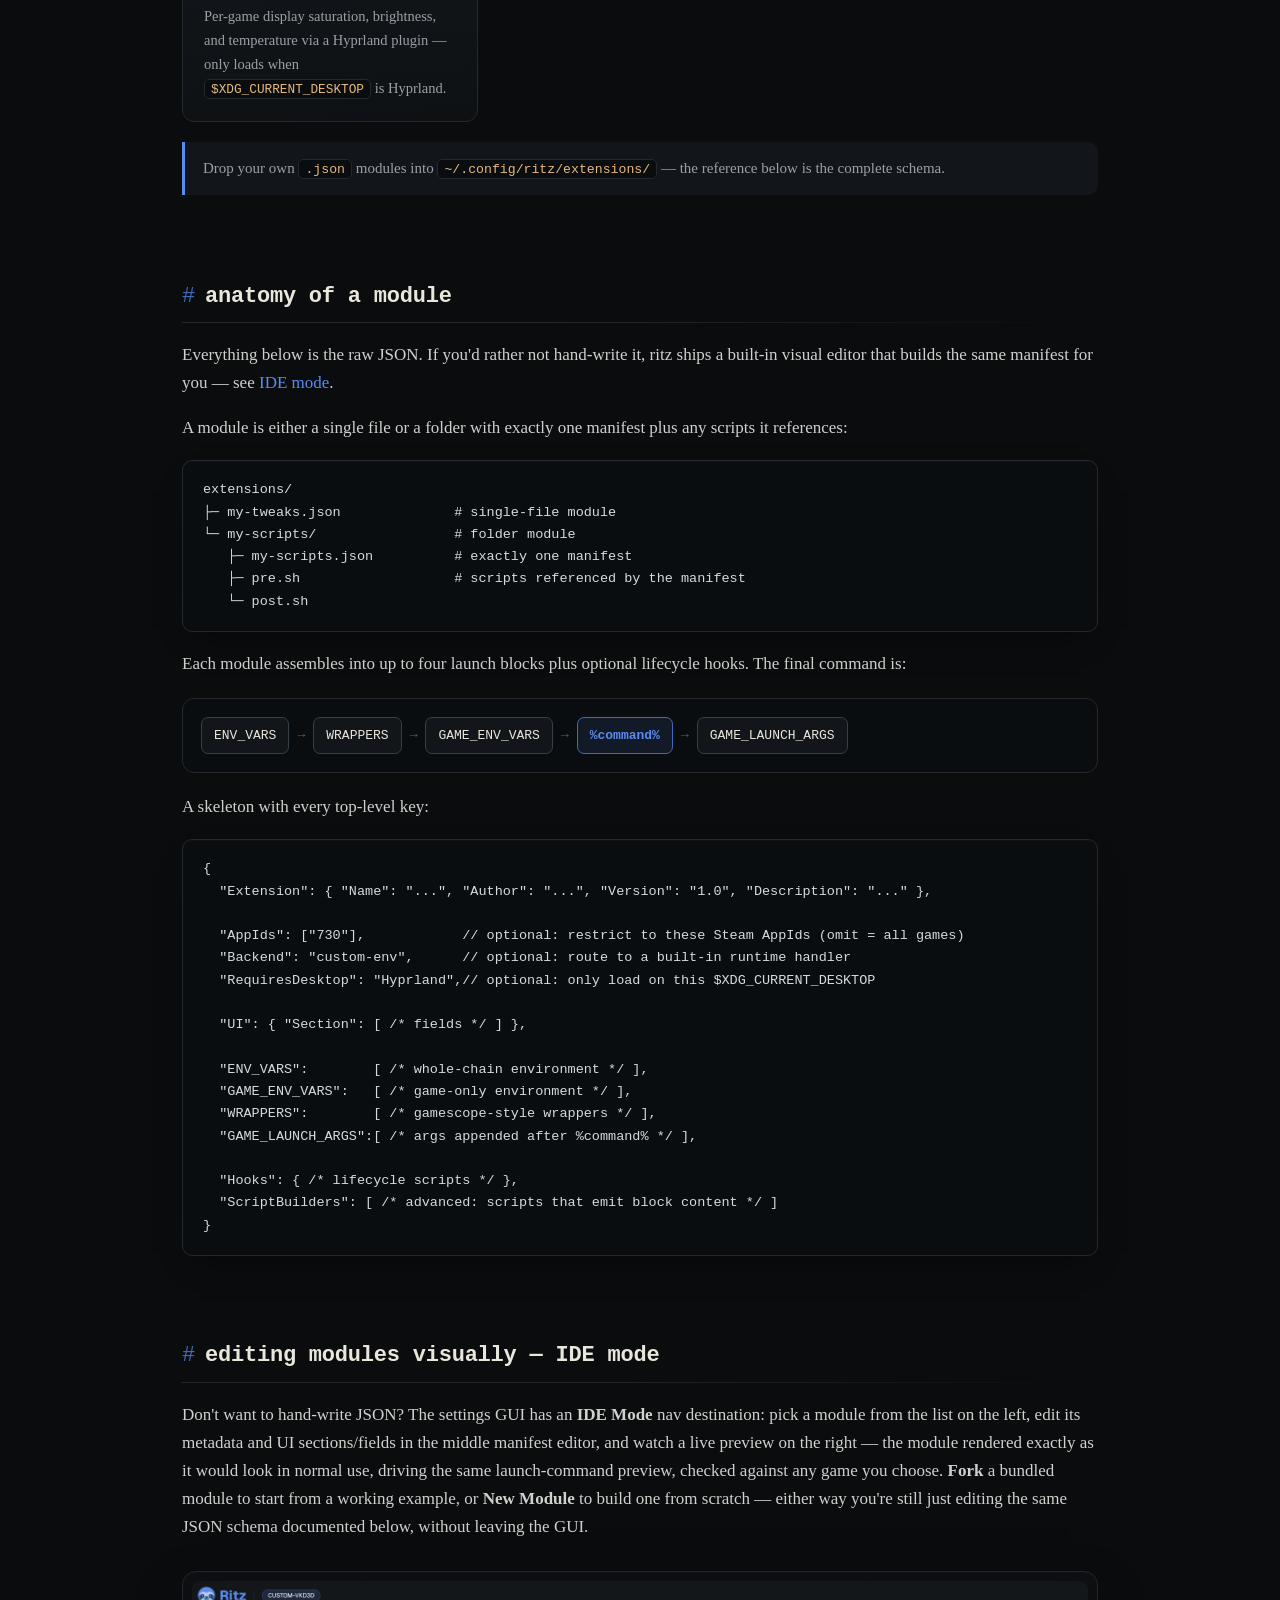
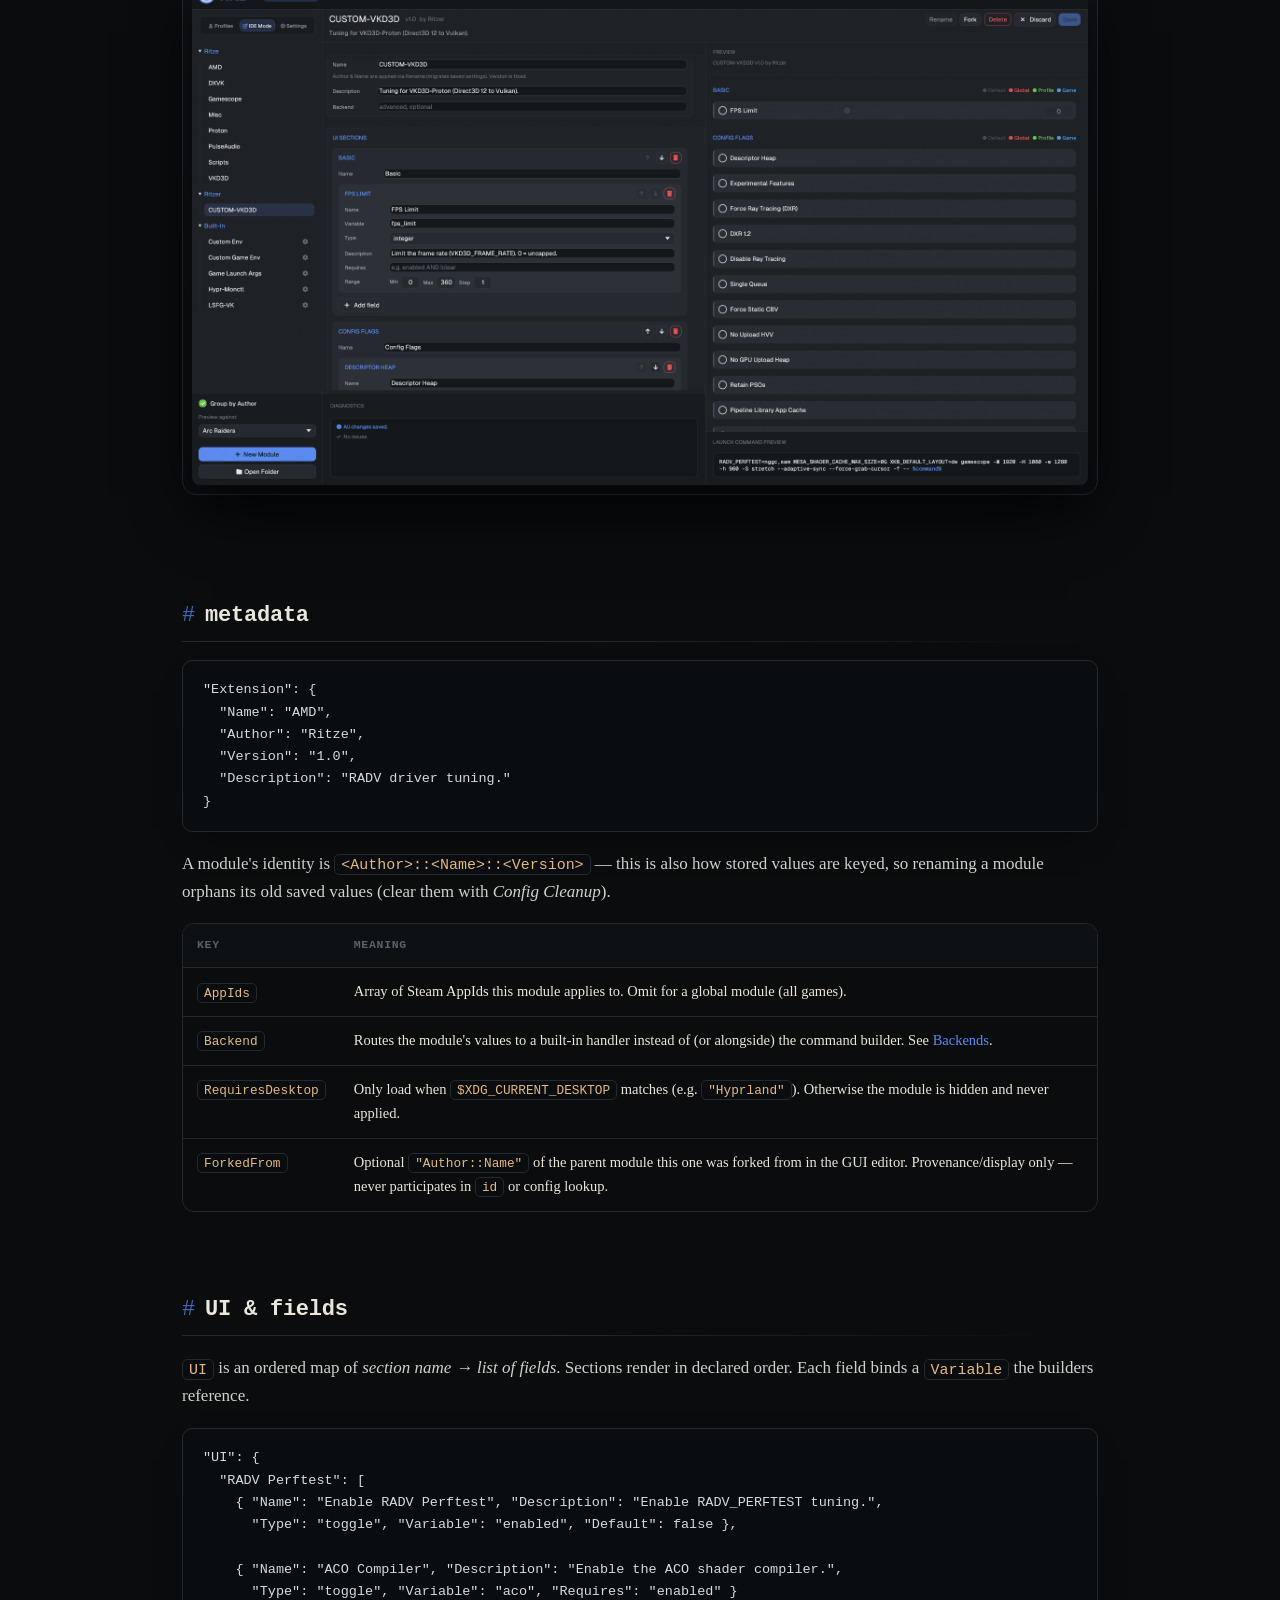
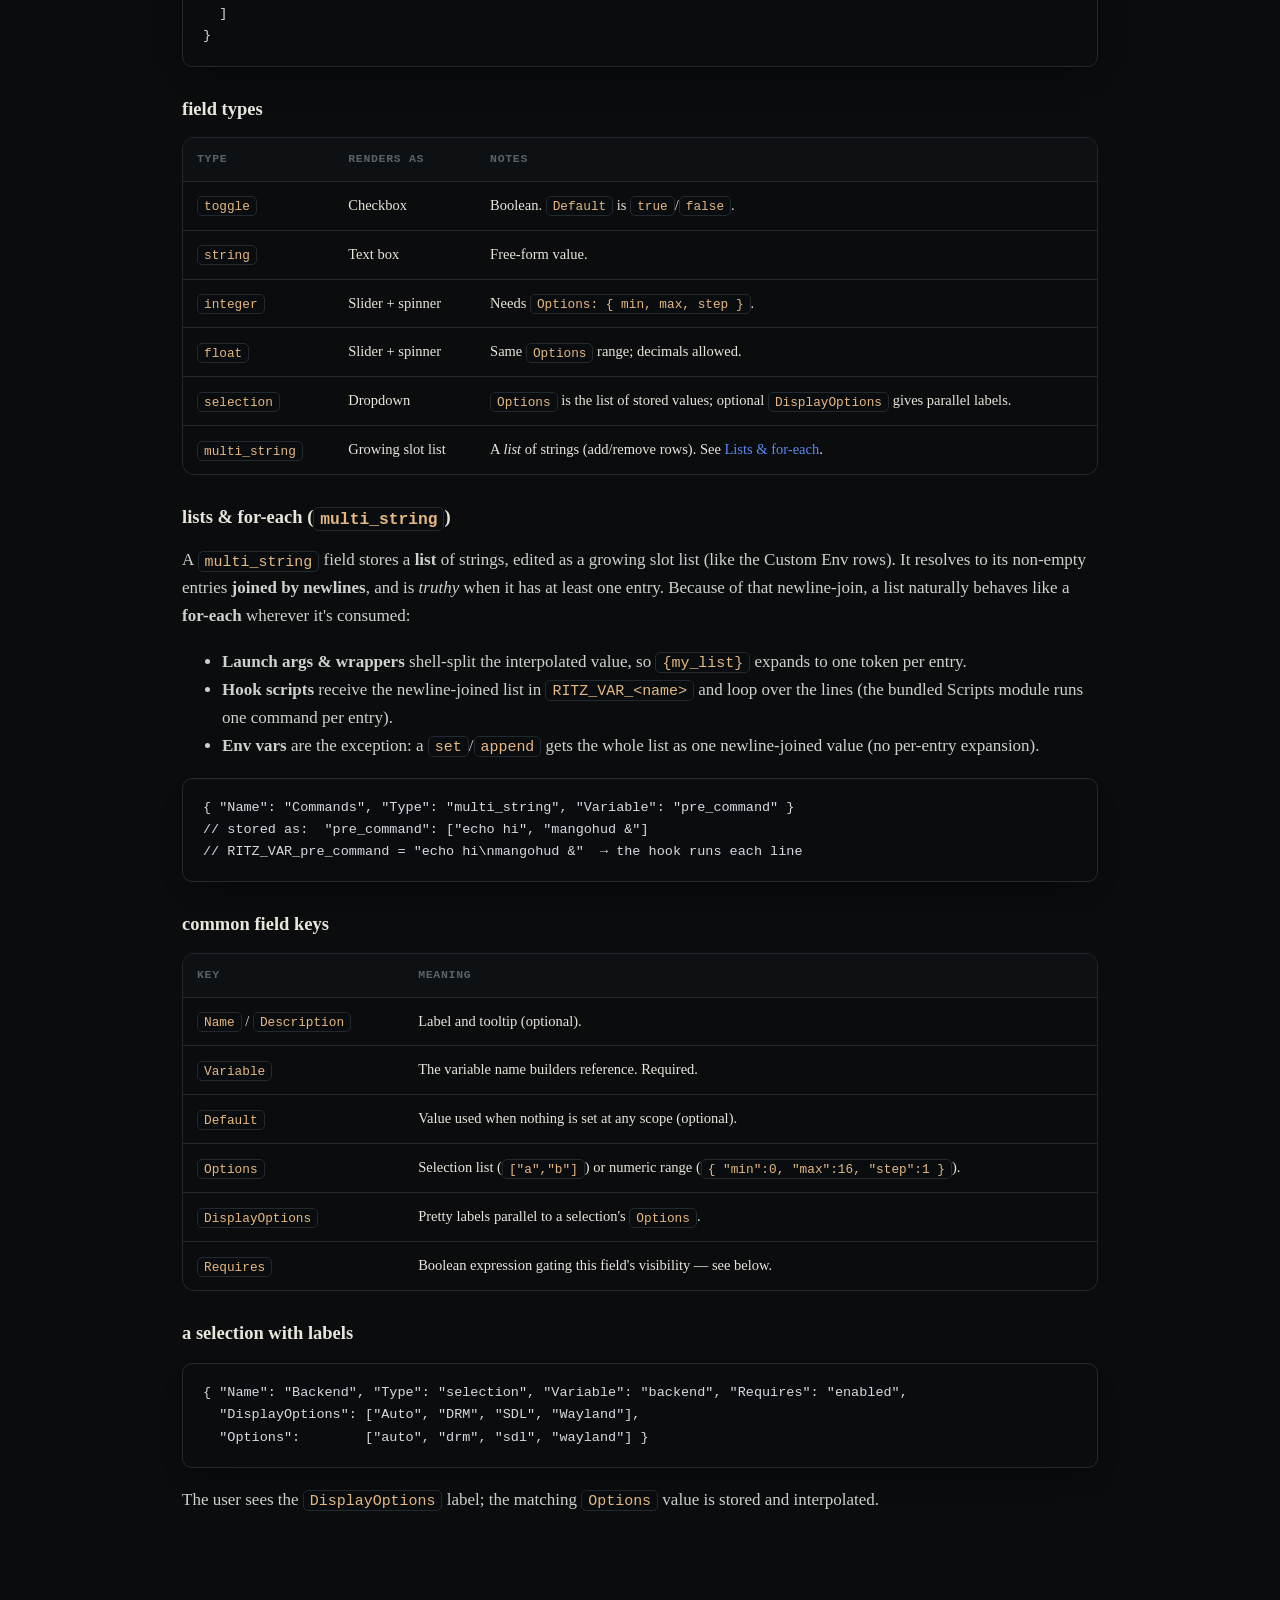
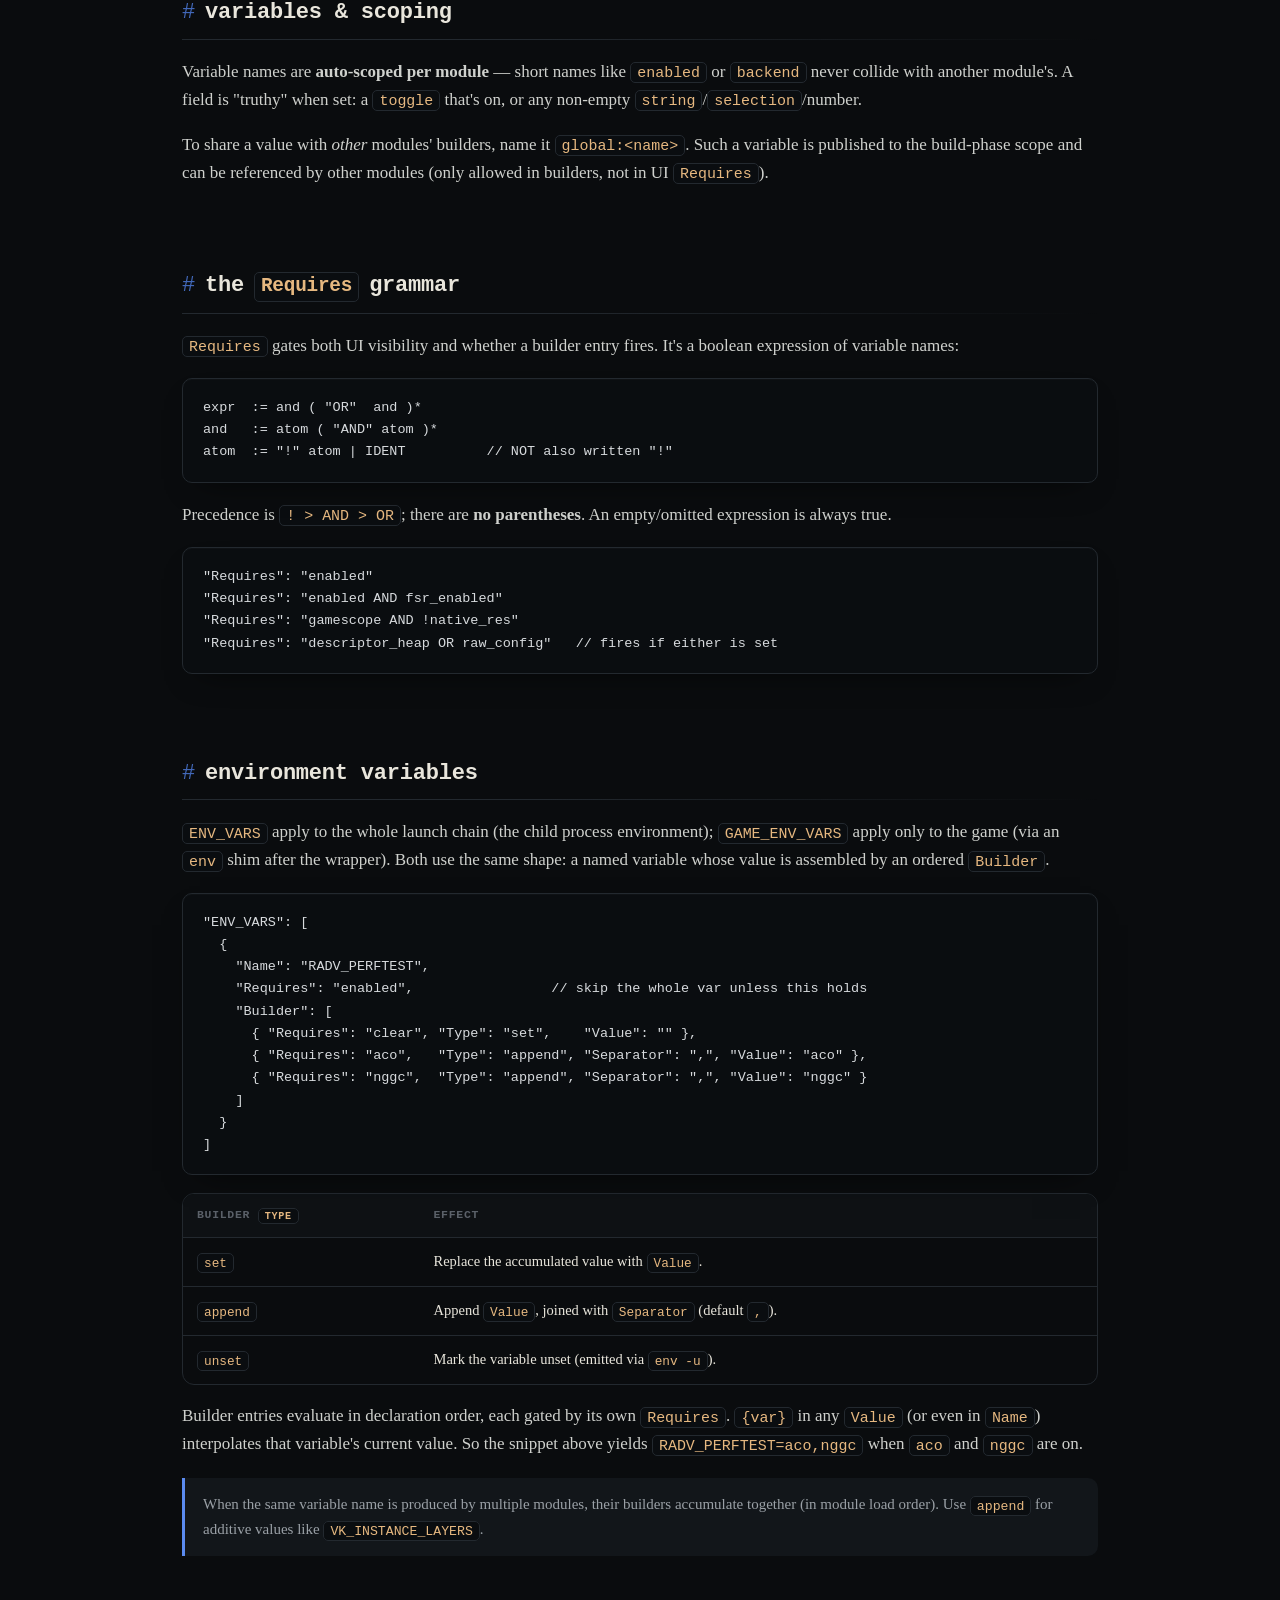
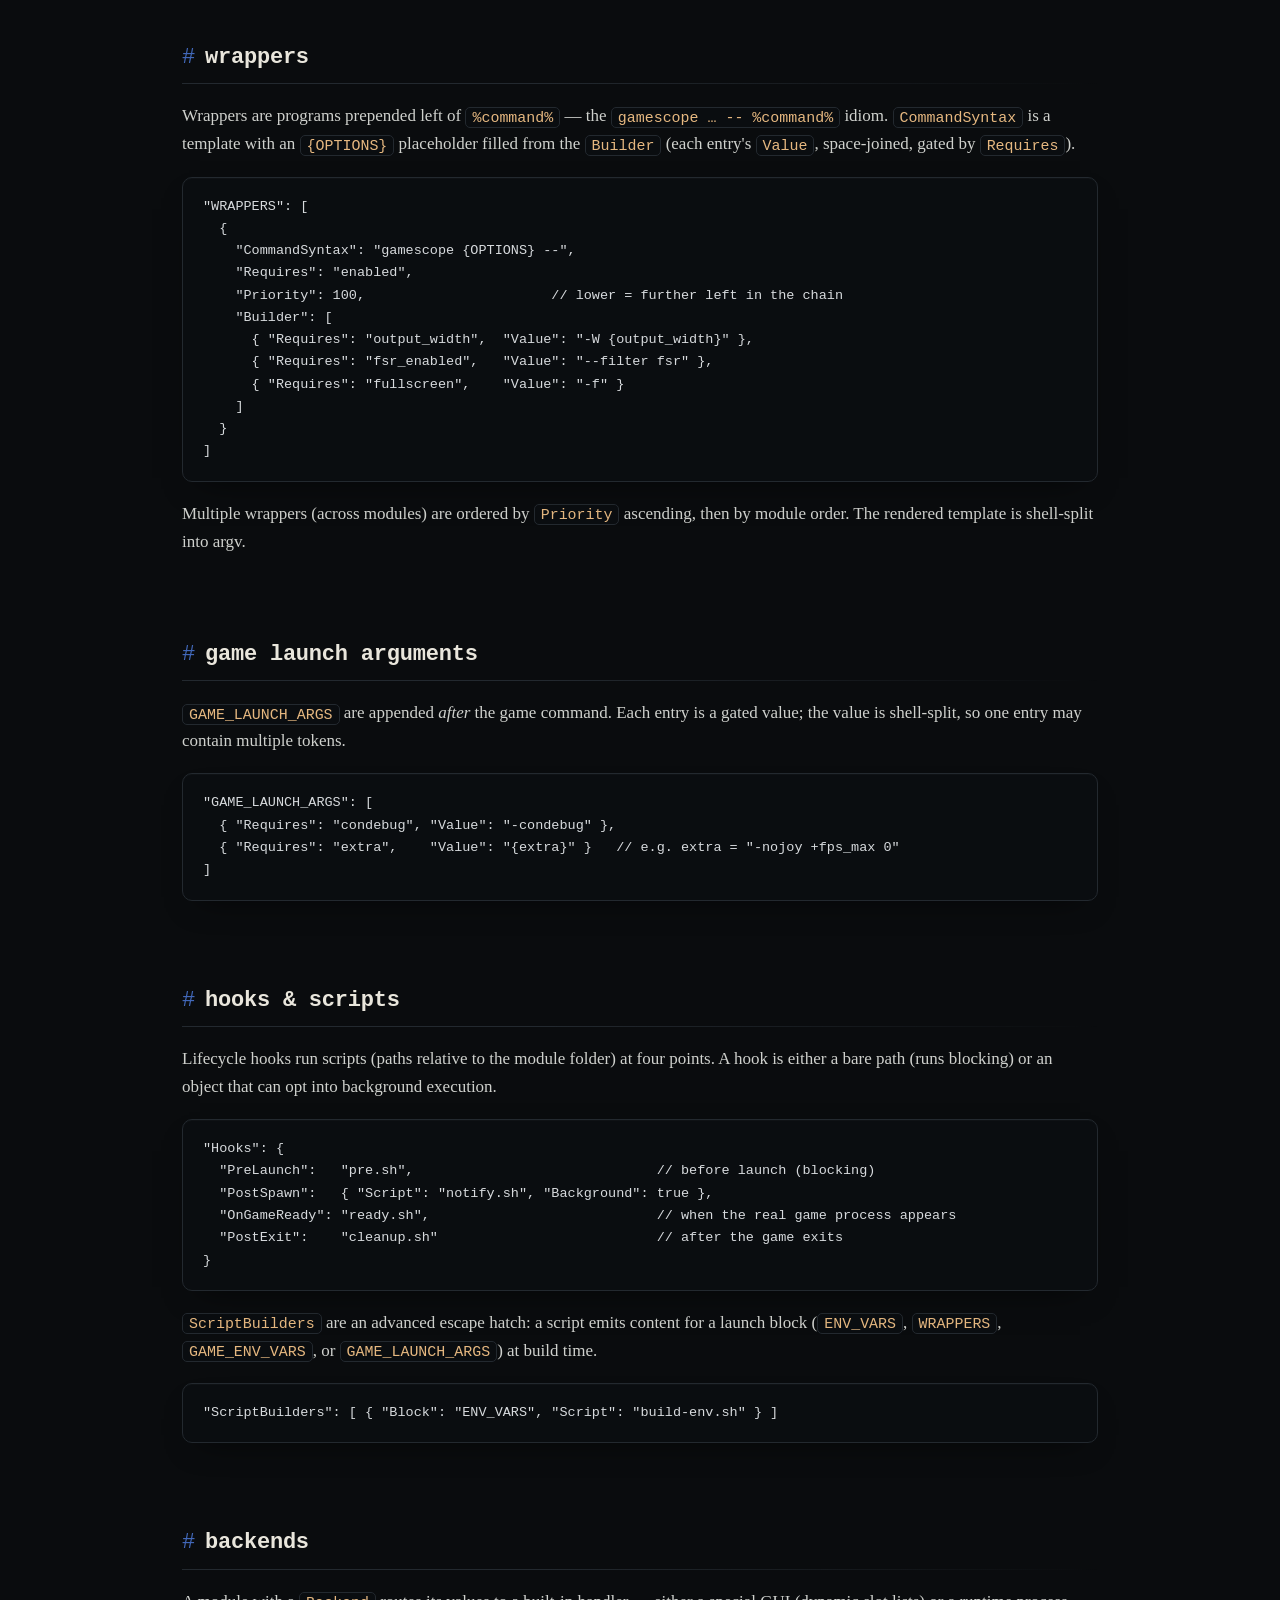
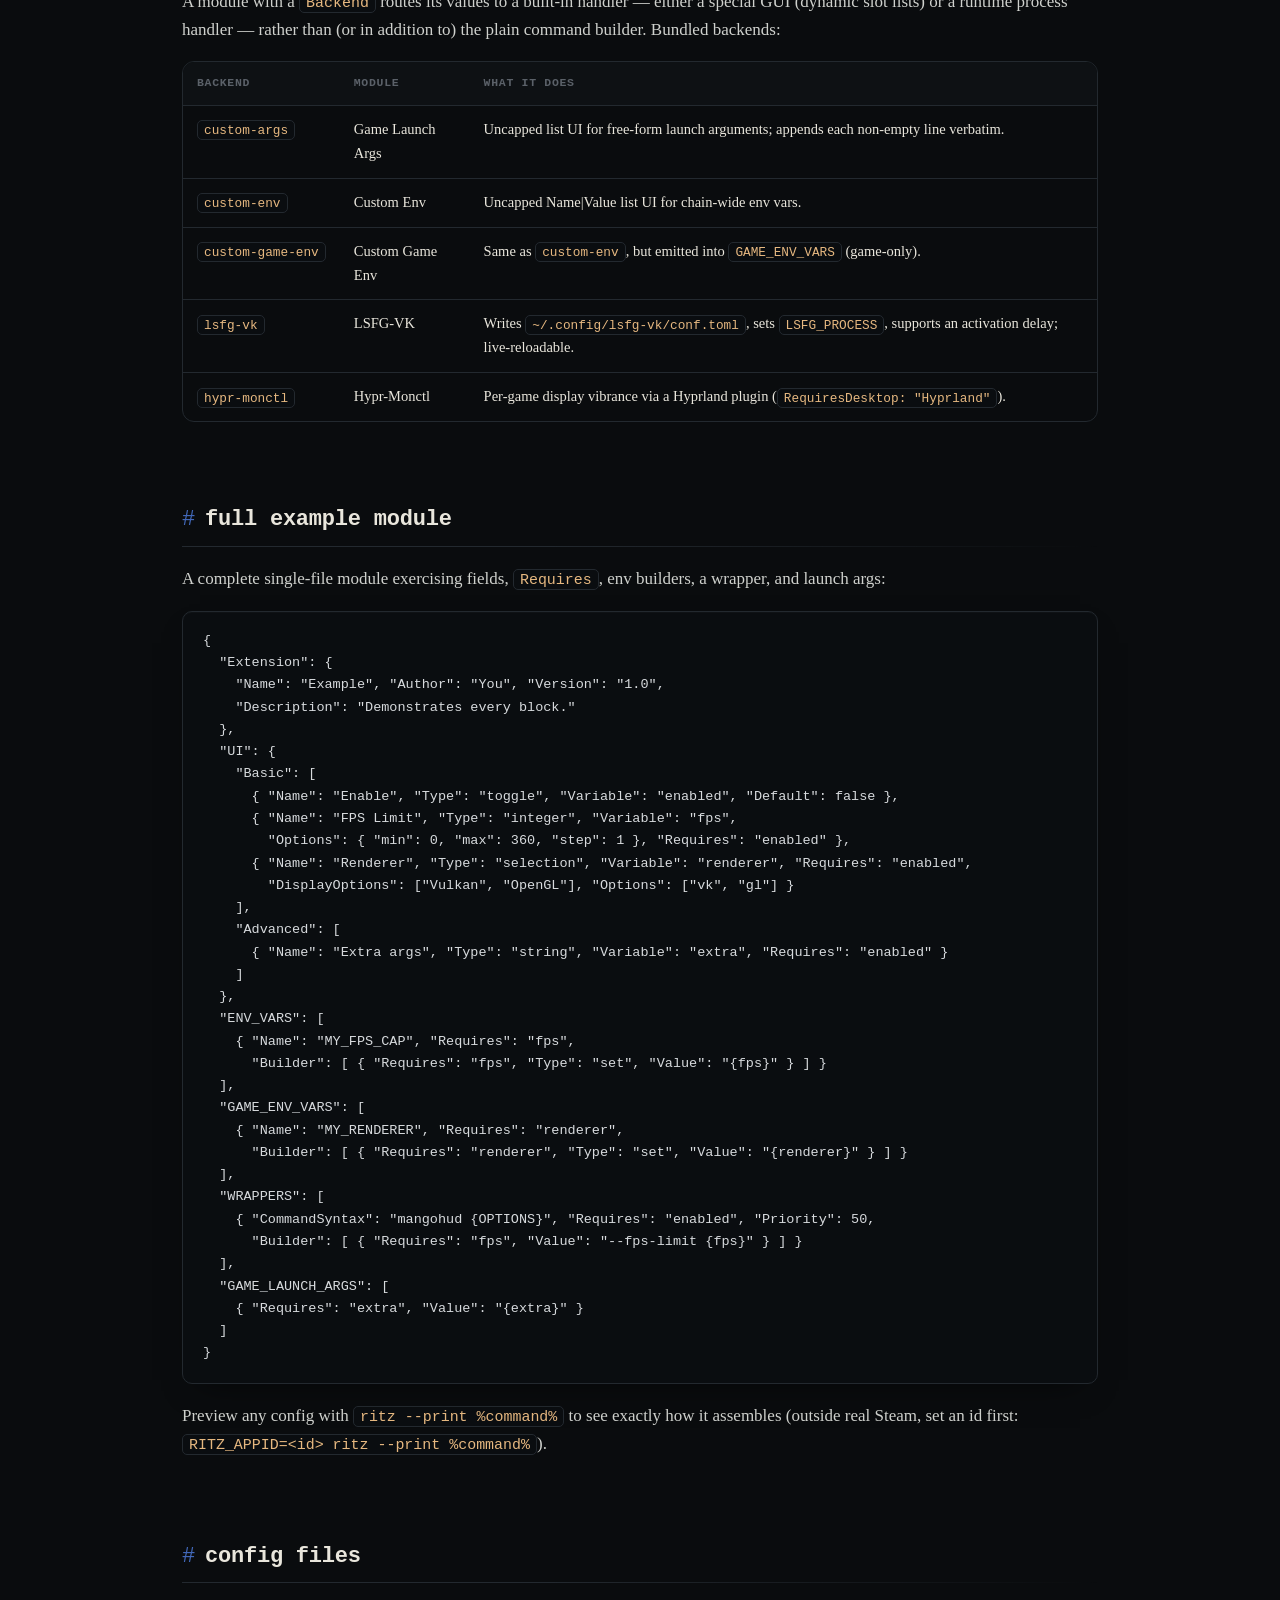
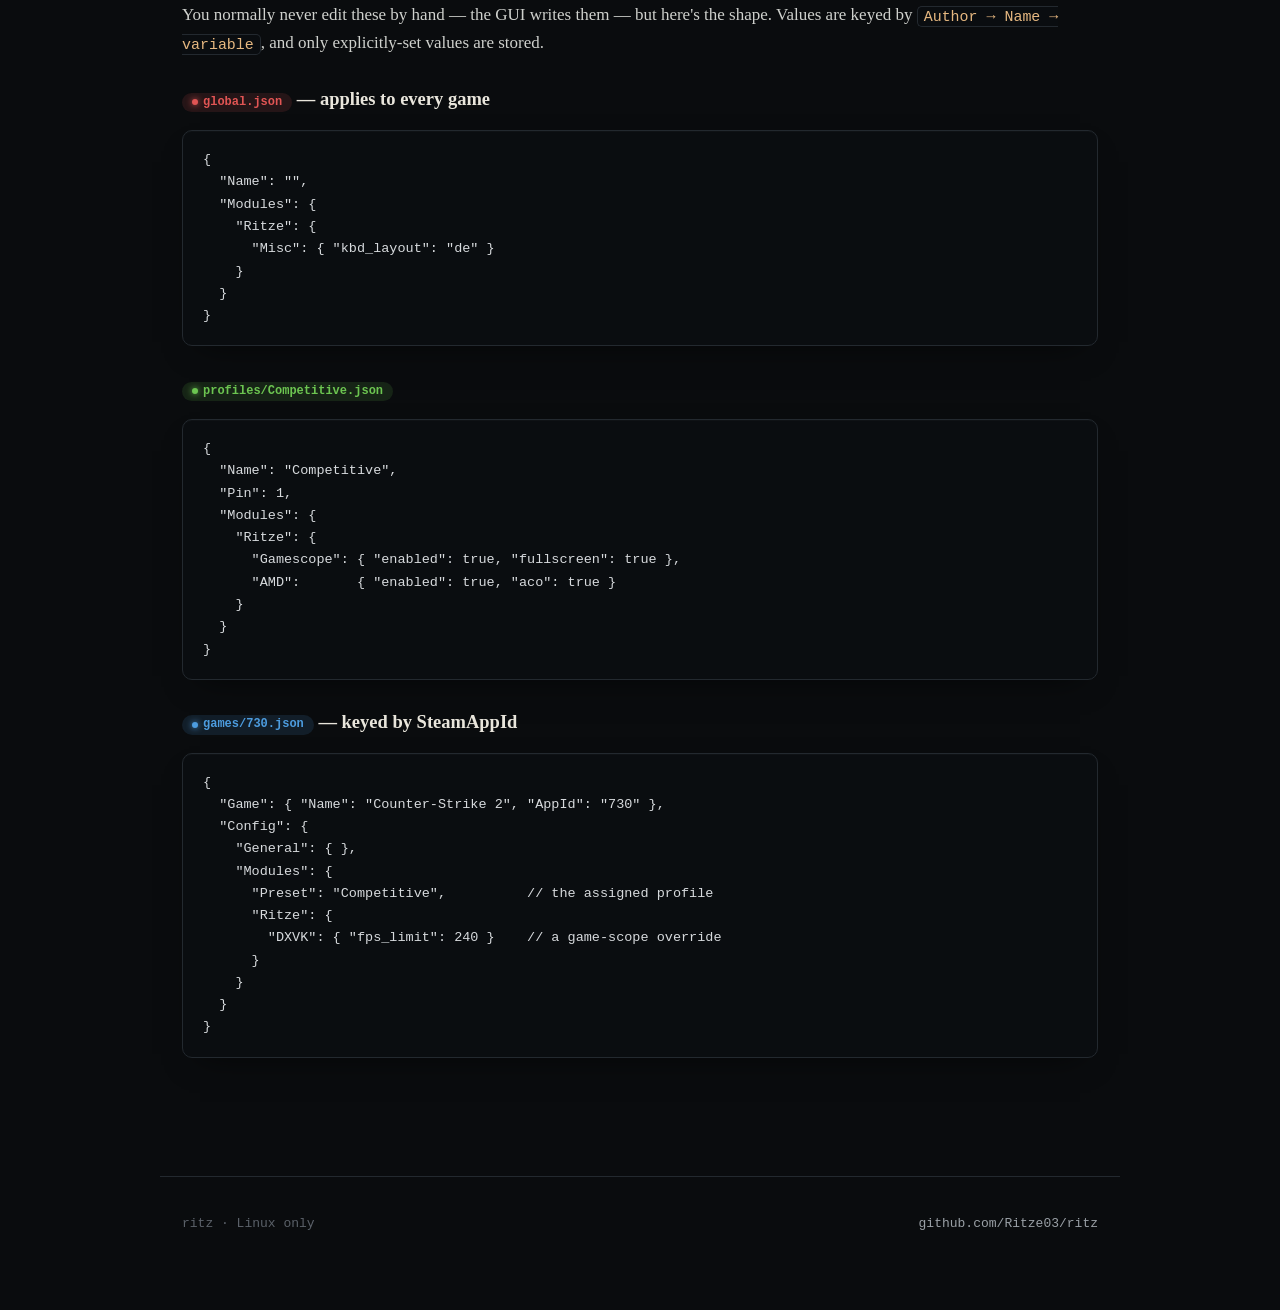
==== commit cbff0c33: "Merge: correct extensions.html catalog copy and metadata table" ====
--- a/docs/extensions.html
+++ b/docs/extensions.html
@@ -60,9 +60,9 @@
   <div class="grid">
     <div class="card mod-card"><div class="mod-target">wrapper</div><h3>Gamescope</h3><p>The <code>gamescope</code> micro-compositor: enable/backend/scaler, output &amp; internal resolution, refresh rate, sync &amp; input flags, FSR upscaling.</p></div>
     <div class="card mod-card"><div class="mod-target">env vars</div><h3>Proton</h3><p>Sync backend (NTSync/FSYNC), renderer overrides (WineD3D, D3D8/10/11), display (Wayland, HDR, integer scaling), NVAPI/GPU-hiding, compat &amp; debug toggles.</p></div>
-    <div class="card mod-card"><div class="mod-target">env vars</div><h3>AMD</h3><p><code>RADV_PERFTEST</code> flags (NGGC, SAM), Mesa Anti-Lag layer, Vulkan present-mode override, <code>RADV_DEBUG</code> nohiz workaround, experimental UMR queue, shader cache size.</p></div>
+    <div class="card mod-card"><div class="mod-target">env vars</div><h3>AMD</h3><p><code>RADV_PERFTEST</code> flags (NGGC, SAM), Mesa Anti-Lag layer, Vulkan present-mode override, <code>RADV_DEBUG</code> nohiz workaround, experimental user queue (<code>AMD_USERQ</code>), shader cache size.</p></div>
     <div class="card mod-card"><div class="mod-target">env vars</div><h3>DXVK</h3><p>D3D8/9/10/11 → Vulkan: FPS limit, HUD overlay, graphics-pipeline-library, frame latency, tearing/HDR.</p></div>
-    <div class="card mod-card"><div class="mod-target">env vars</div><h3>VKD3D</h3><p>D3D12 → Vulkan: FPS limit, a dozen <code>VKD3D_CONFIG</code> flags (descriptor heap, ray tracing, PSO retention…) plus a raw-flags passthrough, present mode.</p></div>
+    <div class="card mod-card"><div class="mod-target">env vars</div><h3>VKD3D</h3><p>D3D12 → Vulkan: FPS limit, over a dozen <code>VKD3D_CONFIG</code> flags (descriptor heap, ray tracing, PSO retention…) plus a raw-flags passthrough, present mode.</p></div>
     <div class="card mod-card"><div class="mod-target">env vars + wrapper</div><h3>Misc</h3><p>Clear <code>LD_PRELOAD</code>/<code>VK_INSTANCE_LAYERS</code>, force X11 SDL backend, keyboard layout, and a <code>gamemoderun</code> wrapper.</p></div>
     <div class="card mod-card"><div class="mod-target">env vars</div><h3>PulseAudio</h3><p>Client latency, output sink routing, <code>media.role=game</code> tagging for PulseAudio/PipeWire-pulse.</p></div>
     <div class="card mod-card"><div class="mod-target">hooks</div><h3>Scripts</h3><p>Pre-launch (blocking), post-spawn (background), and post-exit (blocking) user shell commands.</p></div>
@@ -151,6 +151,7 @@
     <tr><td><code>AppIds</code></td><td>Array of Steam AppIds this module applies to. Omit for a global module (all games).</td></tr>
     <tr><td><code>Backend</code></td><td>Routes the module's values to a built-in handler instead of (or alongside) the command builder. See <a href="#backends">Backends</a>.</td></tr>
     <tr><td><code>RequiresDesktop</code></td><td>Only load when <code>$XDG_CURRENT_DESKTOP</code> matches (e.g. <code>"Hyprland"</code>). Otherwise the module is hidden and never applied.</td></tr>
+    <tr><td><code>ForkedFrom</code></td><td>Optional <code>"Author::Name"</code> of the parent module this one was forked from in the GUI editor. Provenance/display only — never participates in <code>id</code> or config lookup.</td></tr>
   </table>
   </div>
 </section>
--- a/docs/style.css
+++ b/docs/style.css
@@ -96,6 +96,42 @@
 @media (prefers-reduced-motion: reduce) {
   .hero > * { animation: none !important; }
   .cursor { animation: none !important; }
+  .hero .logo-wrap img { animation: none !important; }
+}
+
+/* ---------------- nodding logo ---------------- */
+/* Clones the app's splash-screen logo animation (crates/ritz-app/src/splash.rs,
+   paint_logo_anim): a continuous, looping nod/tilt, not a one-shot entrance.
+   Ping-pong period 3.8s (two 1.9s smoothstep-eased swings). Horizontal translate and
+   rotation follow the smoothstep ease `e`; vertical translate follows a separate
+   parabolic "dip" curve `s = 1 - (2e-1)^2` that peaks at each swing's midpoint — the
+   two curves are genuinely different shapes, so the 21 stops below are numerically
+   sampled from the real formulas (5% steps) rather than expressed as one CSS easing
+   function. Amplitudes scaled from the app's k = logo_px/300 (0.4 at the app's 120px)
+   to this site's 128px logo: k = 128/300 ≈ 0.4267. Rotation pivots 78% down the logo
+   (near its base), matching the app's pivot point, via transform-origin below. */
+@keyframes logo-nod {
+  0%   { transform: translate(-9.81px, -3.84px) rotate(-4.50deg); }
+  5%   { transform: translate(-9.26px, -2.40px) rotate(-4.25deg); }
+  10%  { transform: translate(-7.77px, 1.09px)  rotate(-3.56deg); }
+  15%  { transform: translate(-5.57px, 5.12px)  rotate(-2.56deg); }
+  20%  { transform: translate(-2.90px, 8.23px)  rotate(-1.33deg); }
+  25%  { transform: translate(0.00px, 9.39px)   rotate(0.00deg); }
+  30%  { transform: translate(2.90px, 8.23px)   rotate(1.33deg); }
+  35%  { transform: translate(5.57px, 5.12px)   rotate(2.56deg); }
+  40%  { transform: translate(7.77px, 1.09px)   rotate(3.56deg); }
+  45%  { transform: translate(9.26px, -2.40px)  rotate(4.25deg); }
+  50%  { transform: translate(9.81px, -3.84px)  rotate(4.50deg); }
+  55%  { transform: translate(9.26px, -2.40px)  rotate(4.25deg); }
+  60%  { transform: translate(7.77px, 1.09px)   rotate(3.56deg); }
+  65%  { transform: translate(5.57px, 5.12px)   rotate(2.56deg); }
+  70%  { transform: translate(2.90px, 8.23px)   rotate(1.33deg); }
+  75%  { transform: translate(0.00px, 9.39px)   rotate(0.00deg); }
+  80%  { transform: translate(-2.90px, 8.23px)  rotate(-1.33deg); }
+  85%  { transform: translate(-5.57px, 5.12px)  rotate(-2.56deg); }
+  90%  { transform: translate(-7.77px, 1.09px)  rotate(-3.56deg); }
+  95%  { transform: translate(-9.26px, -2.40px) rotate(-4.25deg); }
+  100% { transform: translate(-9.81px, -3.84px) rotate(-4.50deg); }
 }
 
 /* ---------------- terminal-tab top nav ---------------- */
@@ -146,6 +182,8 @@
 .hero .logo-wrap img {
   width: 100%; height: 100%; display: block;
   filter: drop-shadow(0 0 44px rgba(91,139,240,0.32)) drop-shadow(0 12px 28px rgba(0,0,0,.6));
+  transform-origin: 50% 78%;
+  animation: logo-nod 3.8s linear .7s infinite;
 }
 .hero .kicker {
   display: inline-flex; align-items: center; gap: 0;
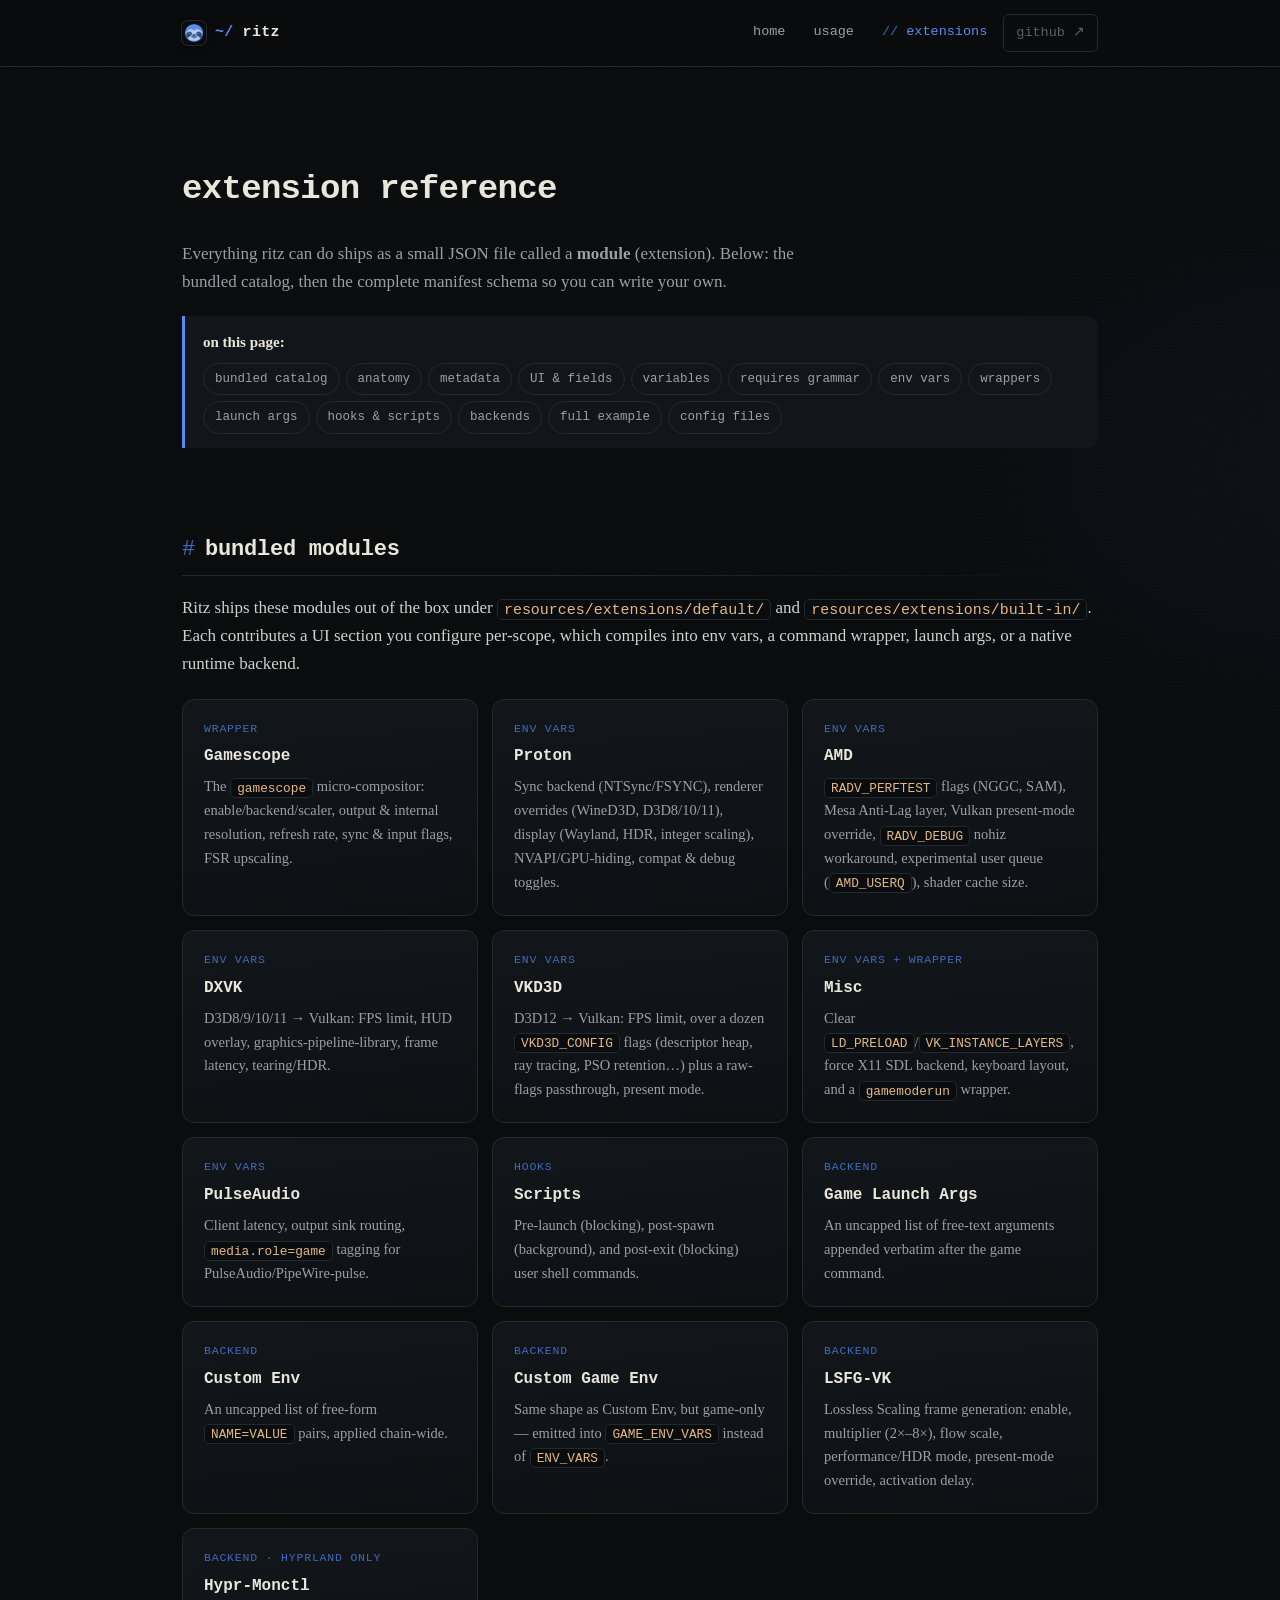
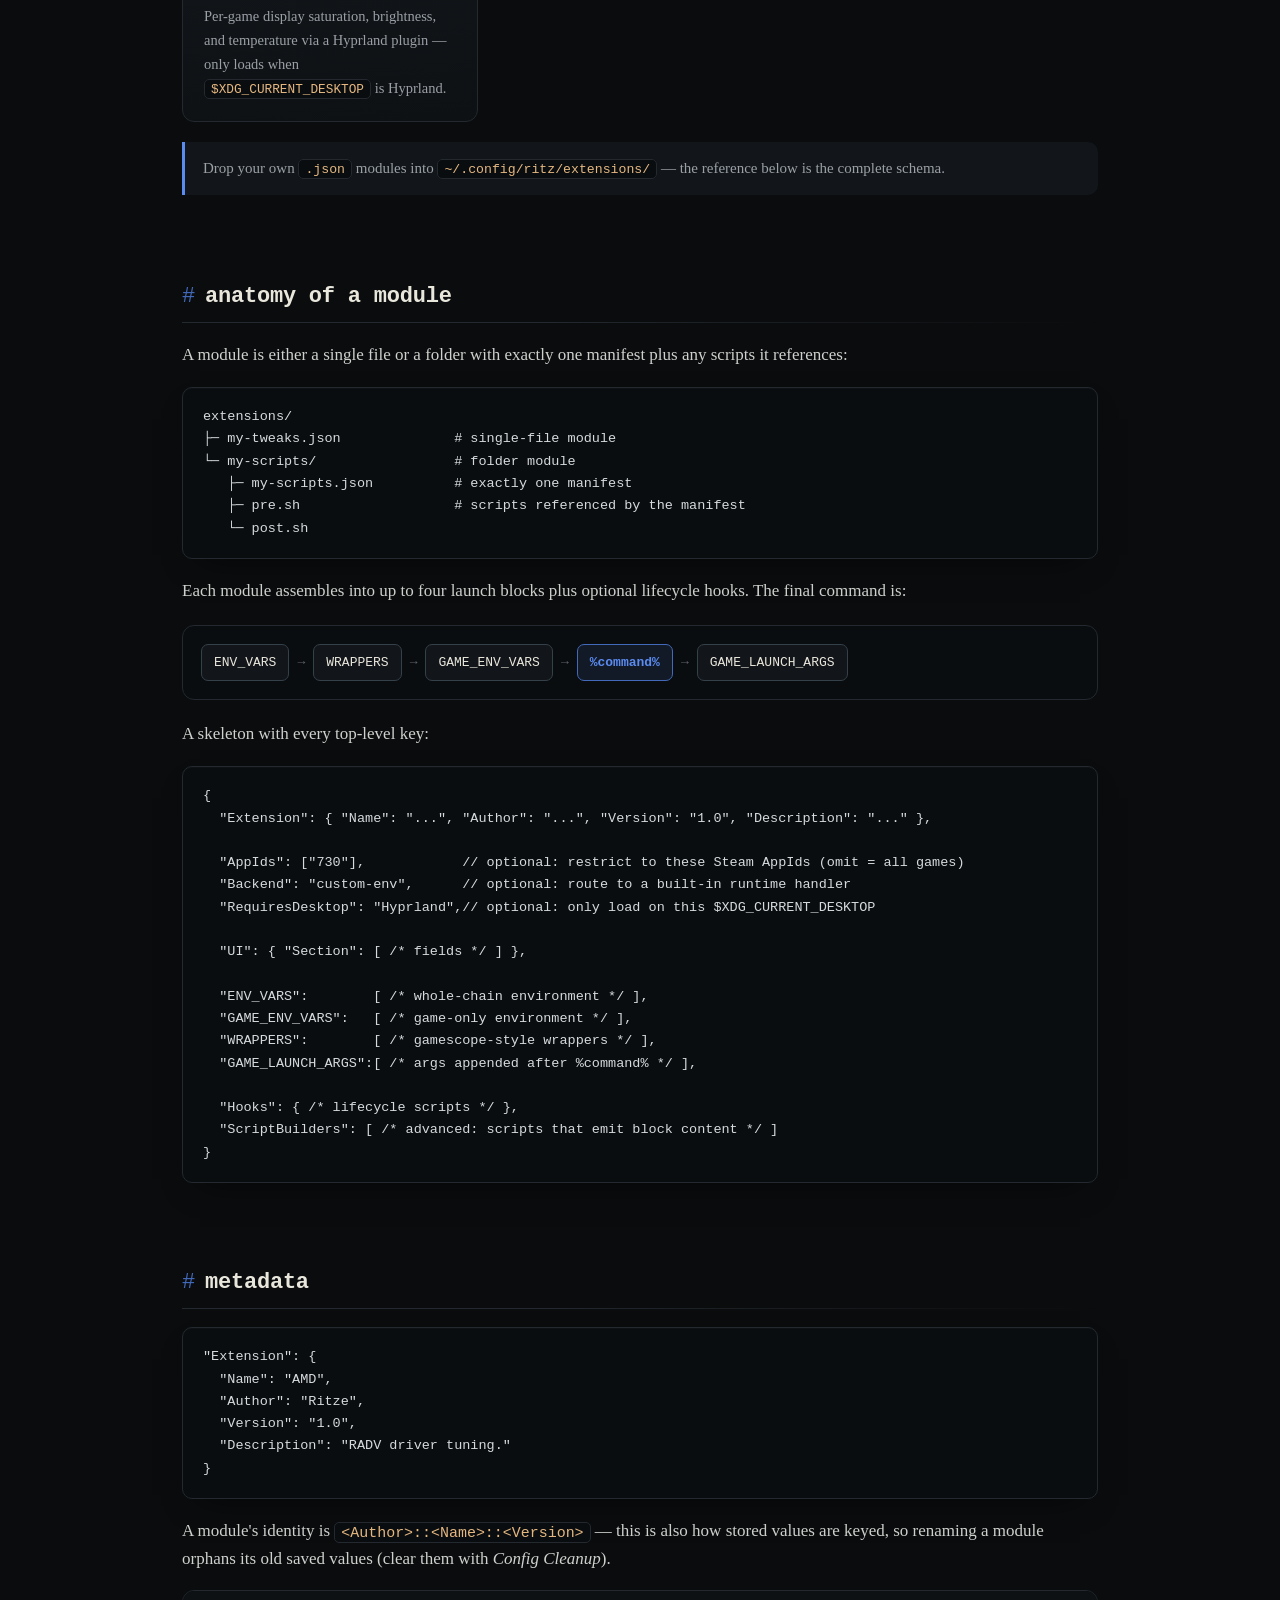
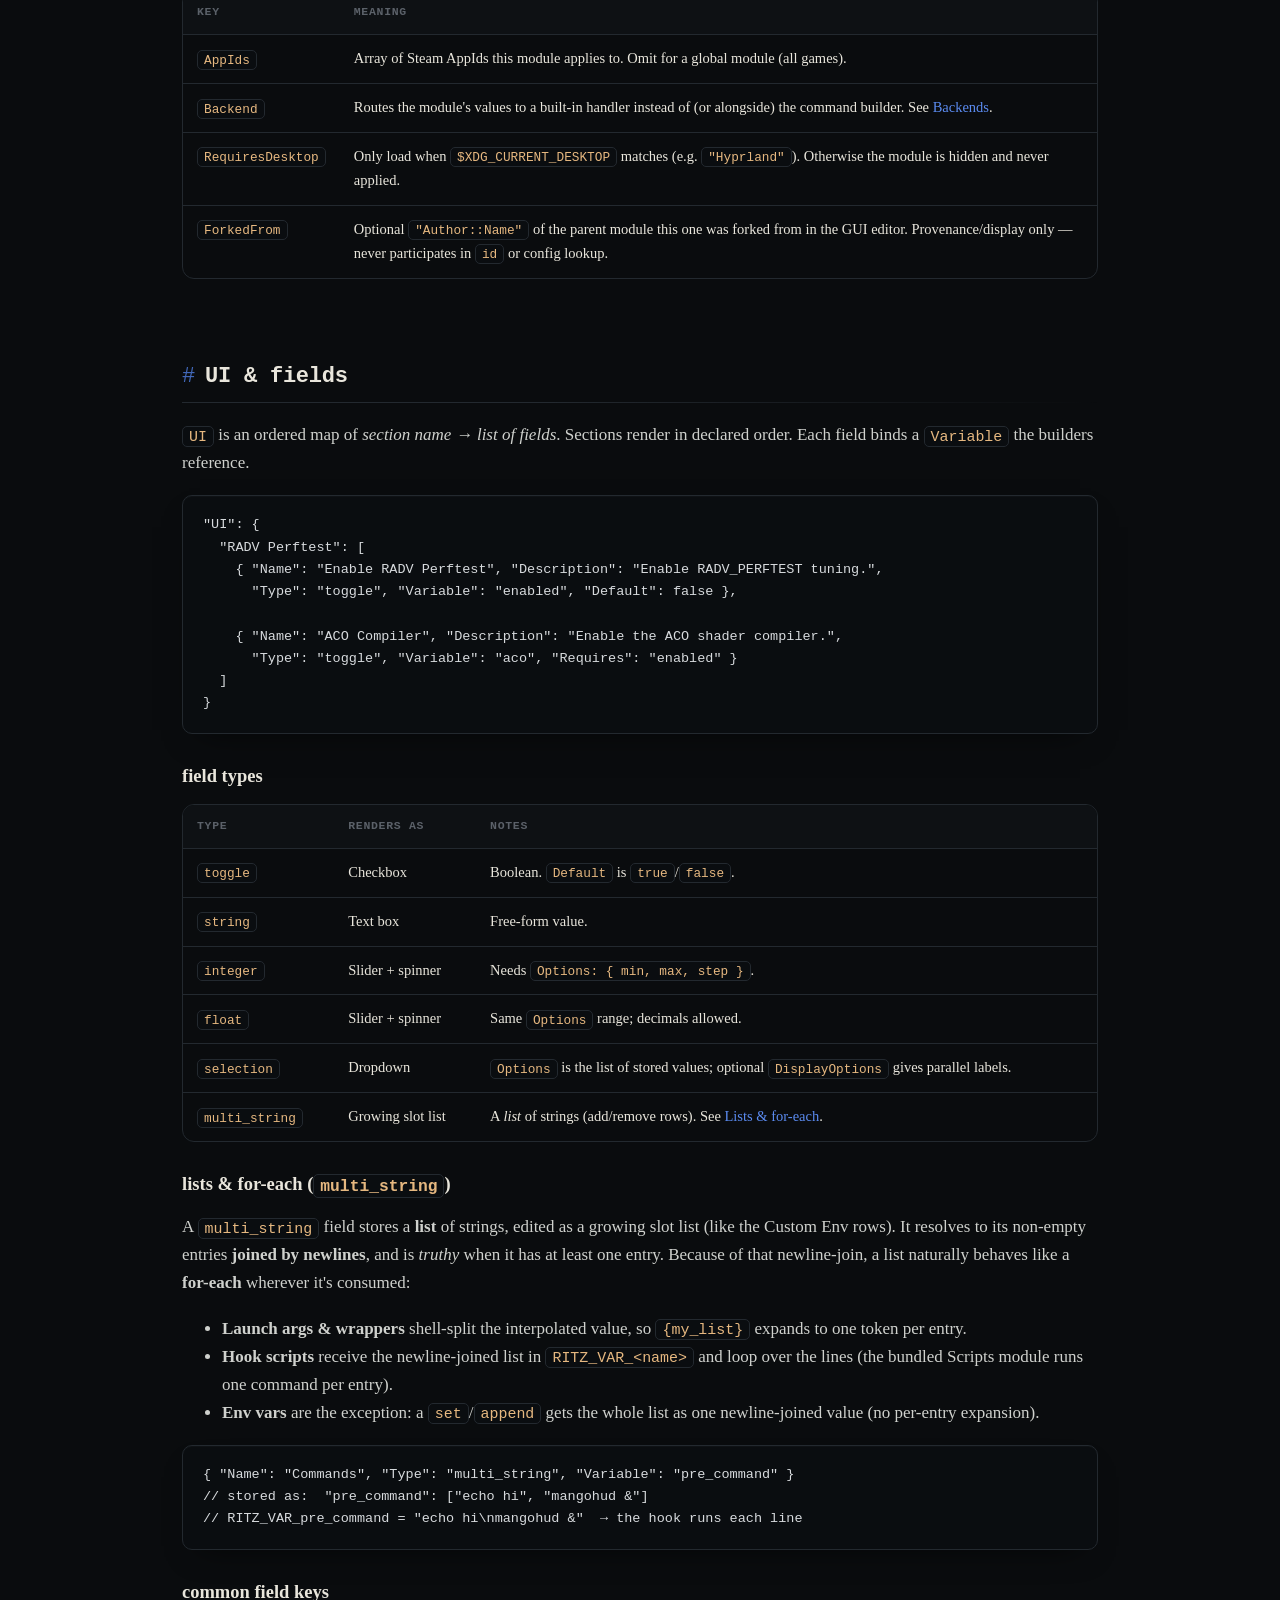
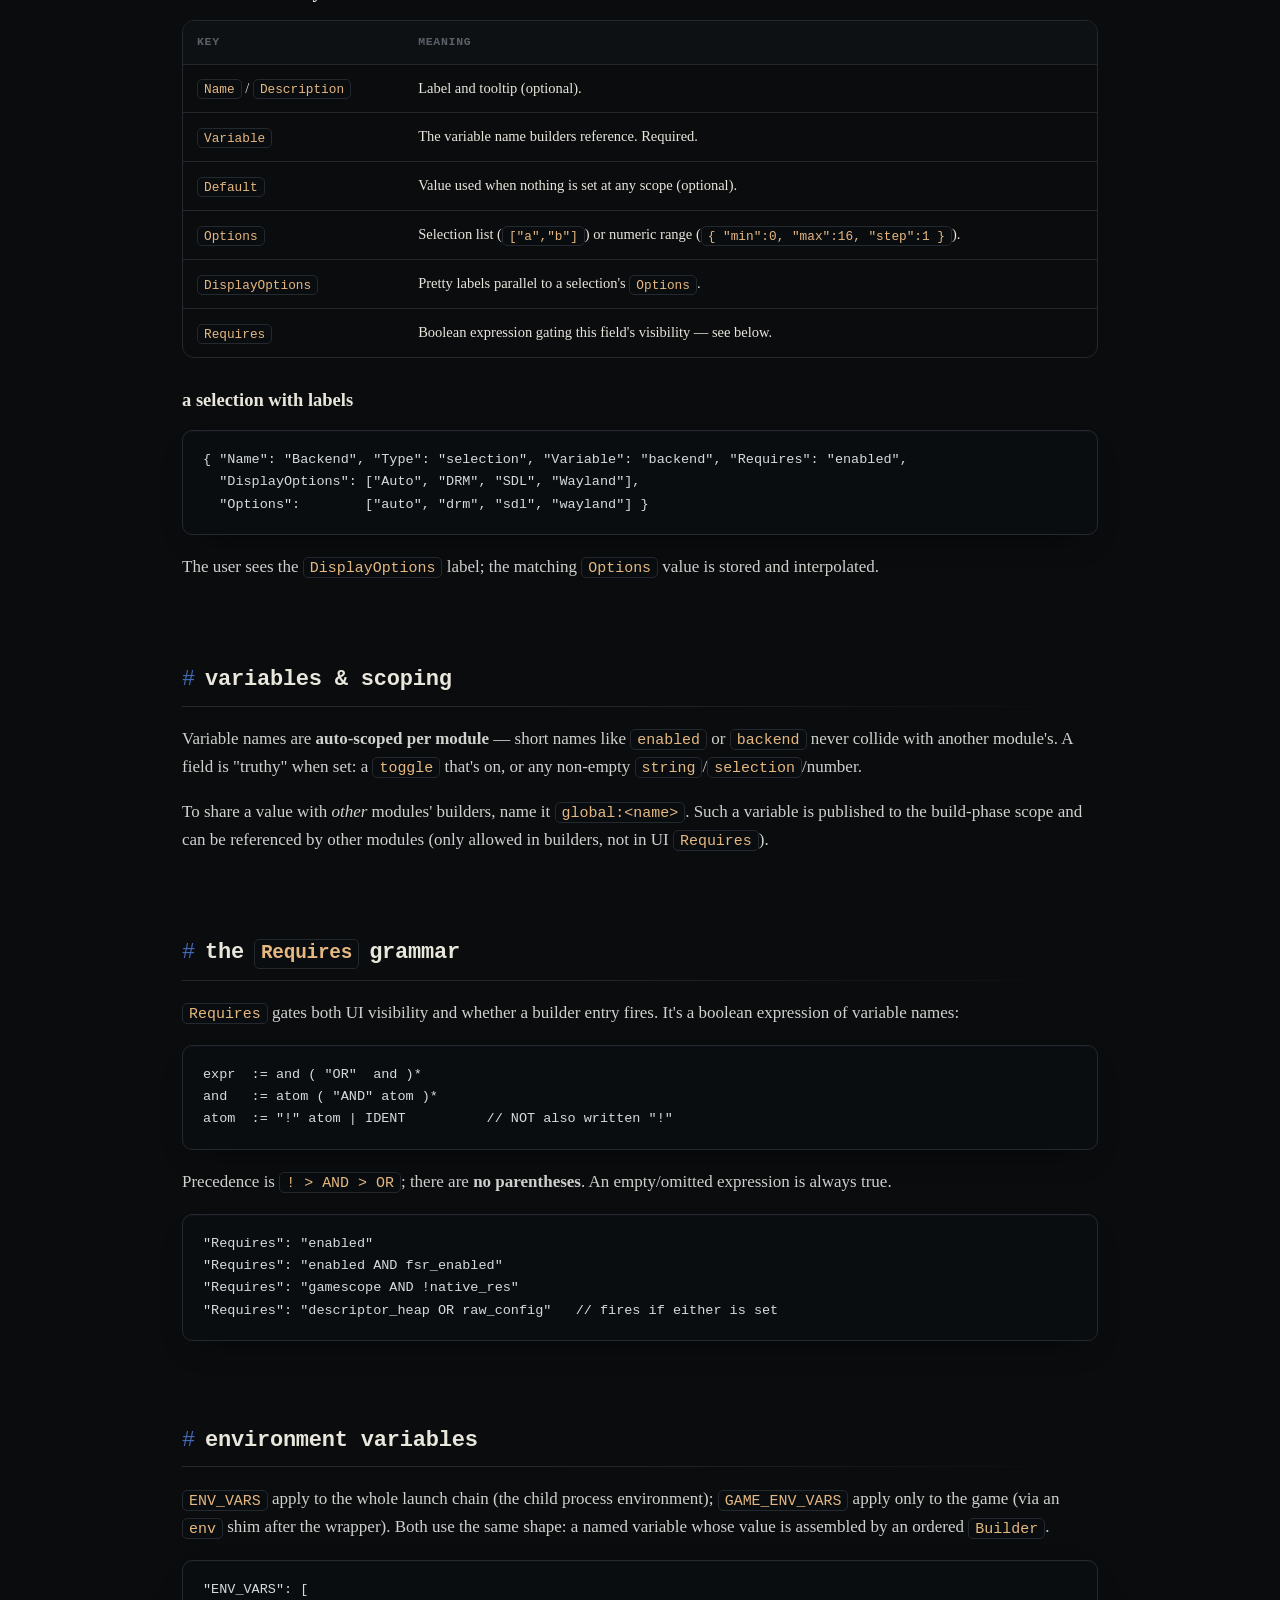
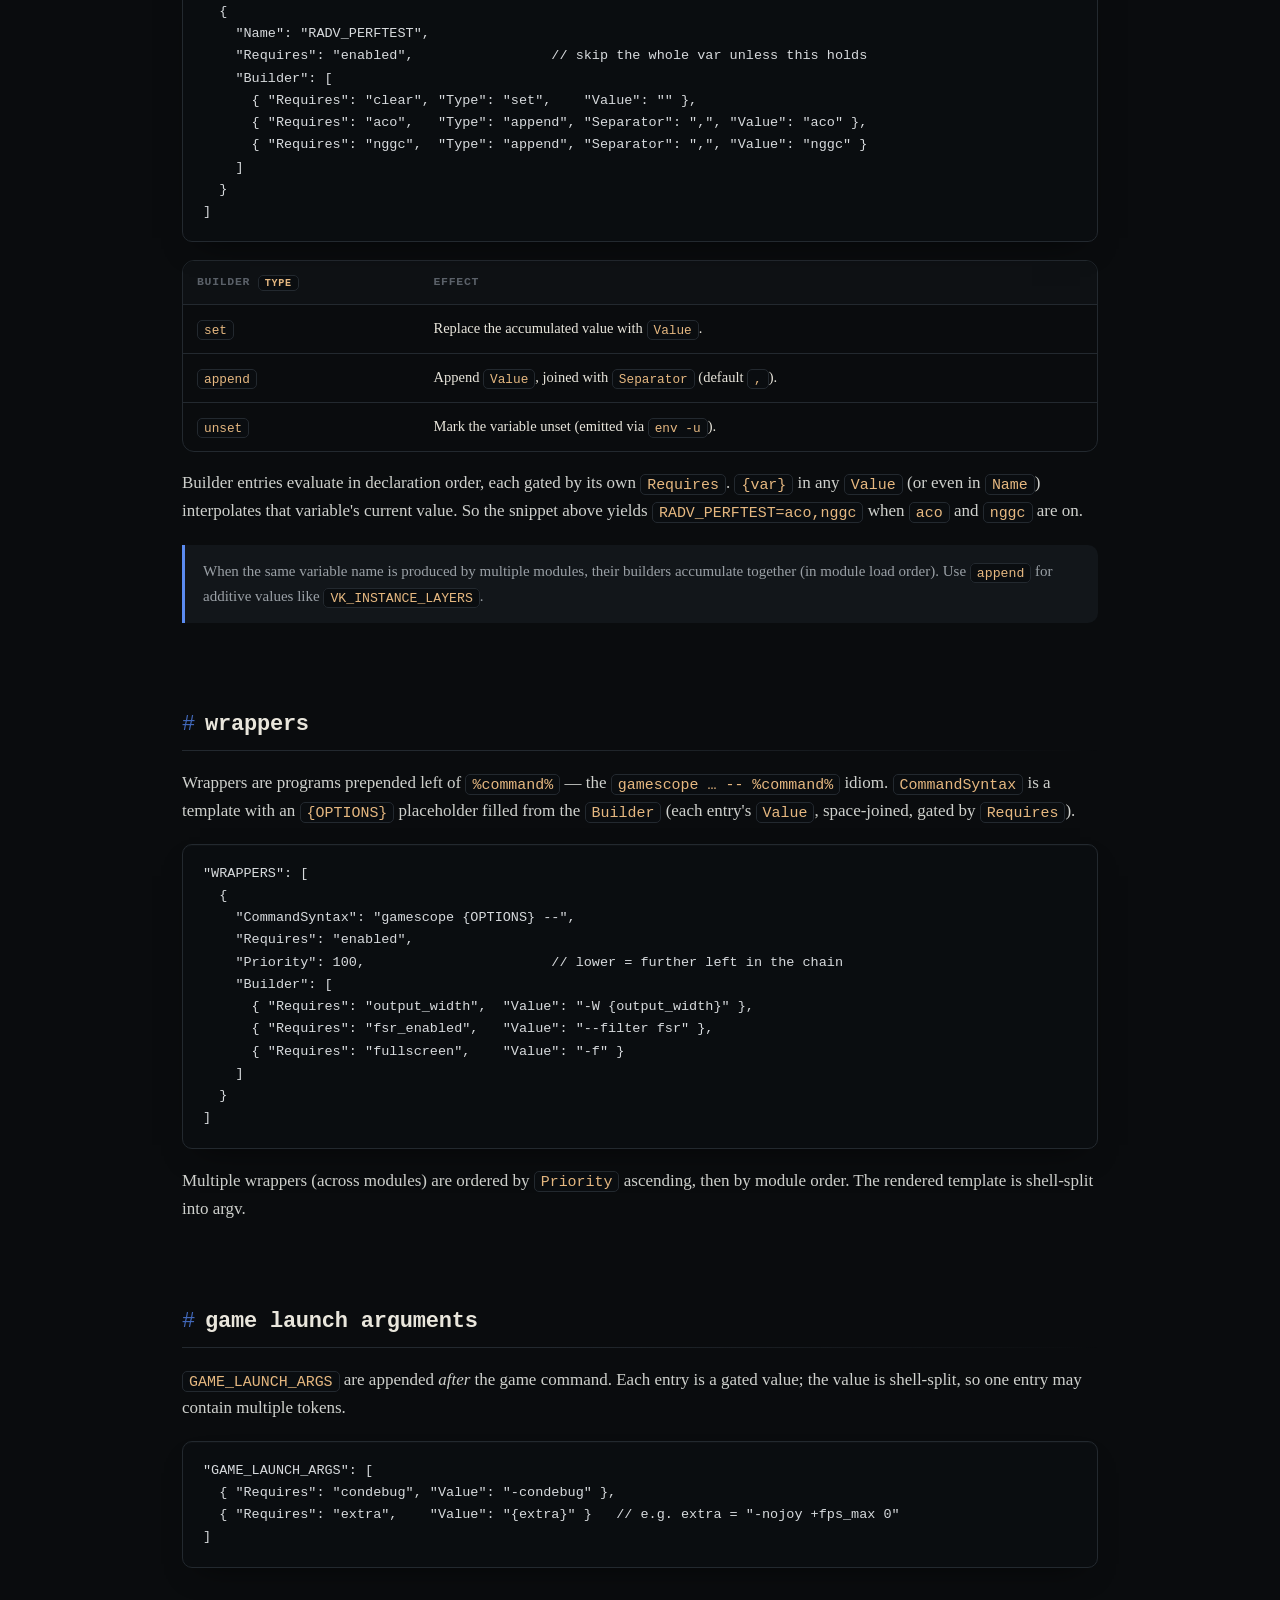
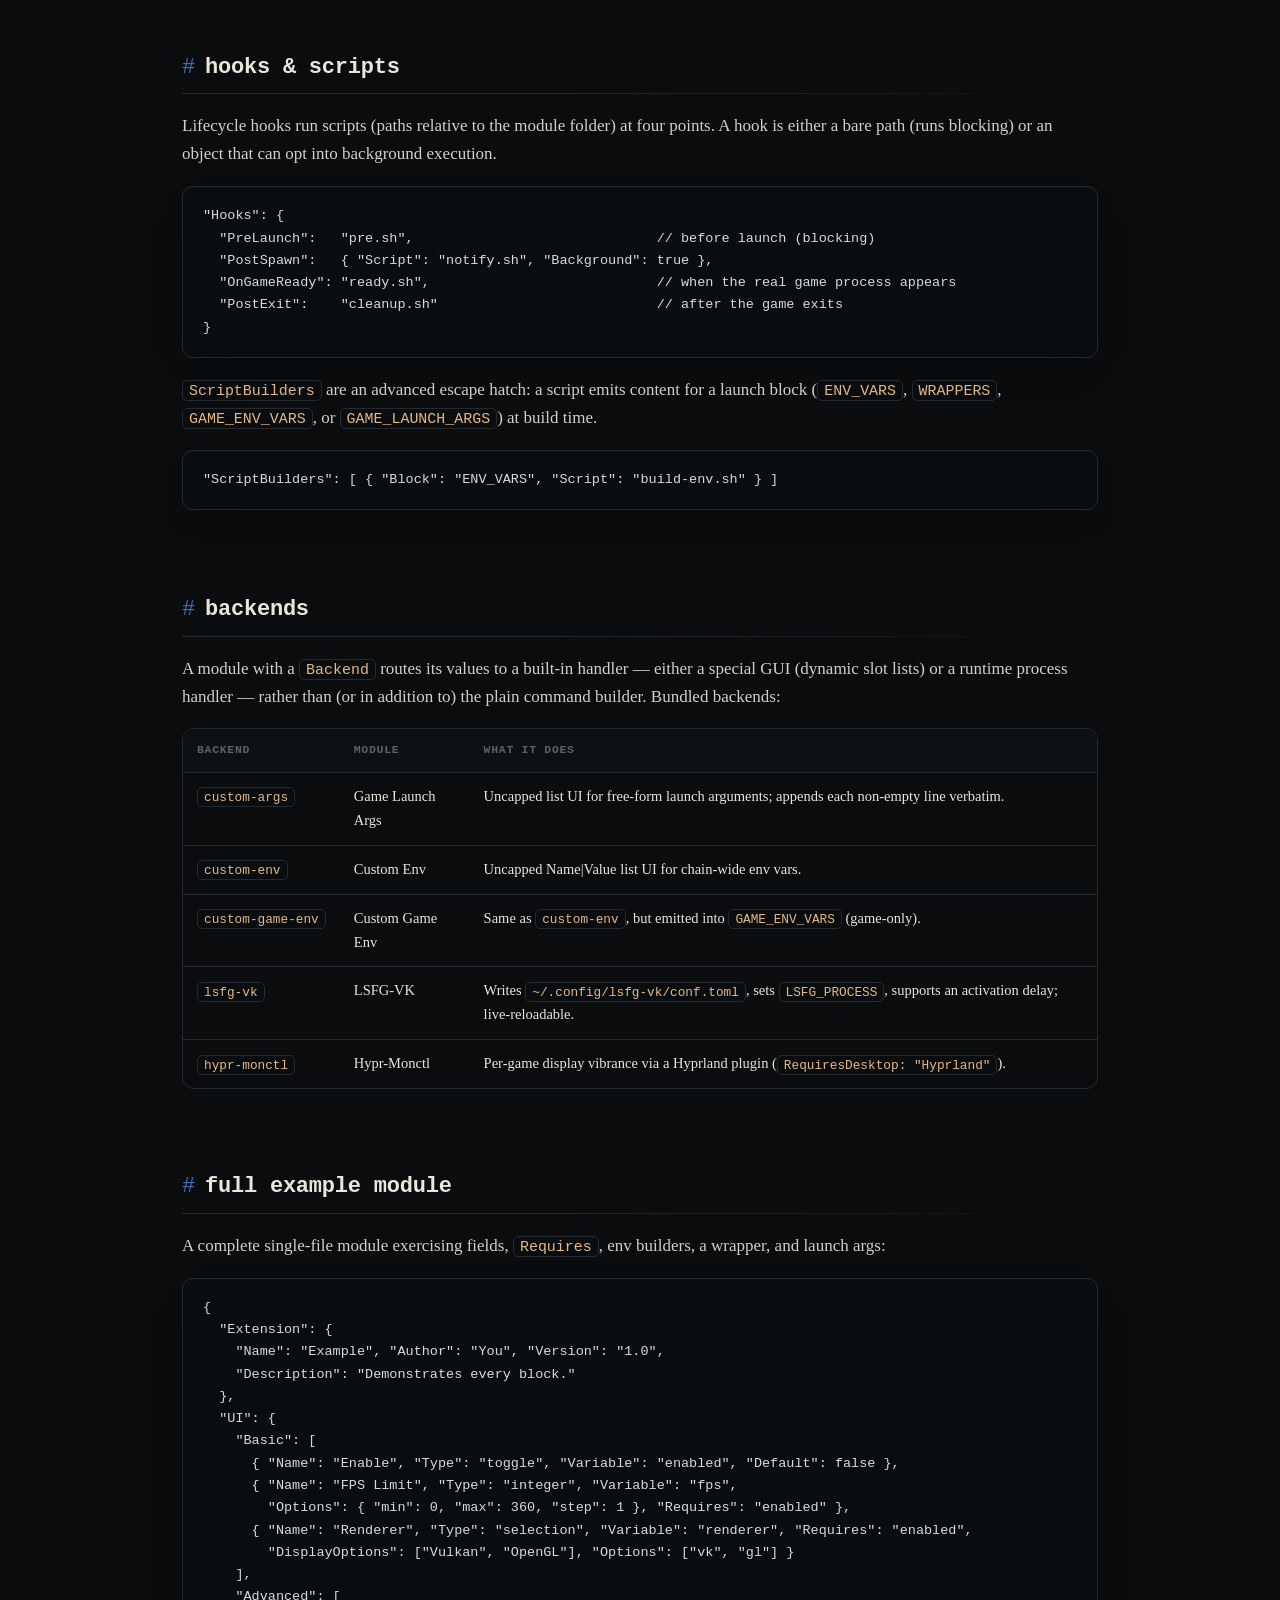
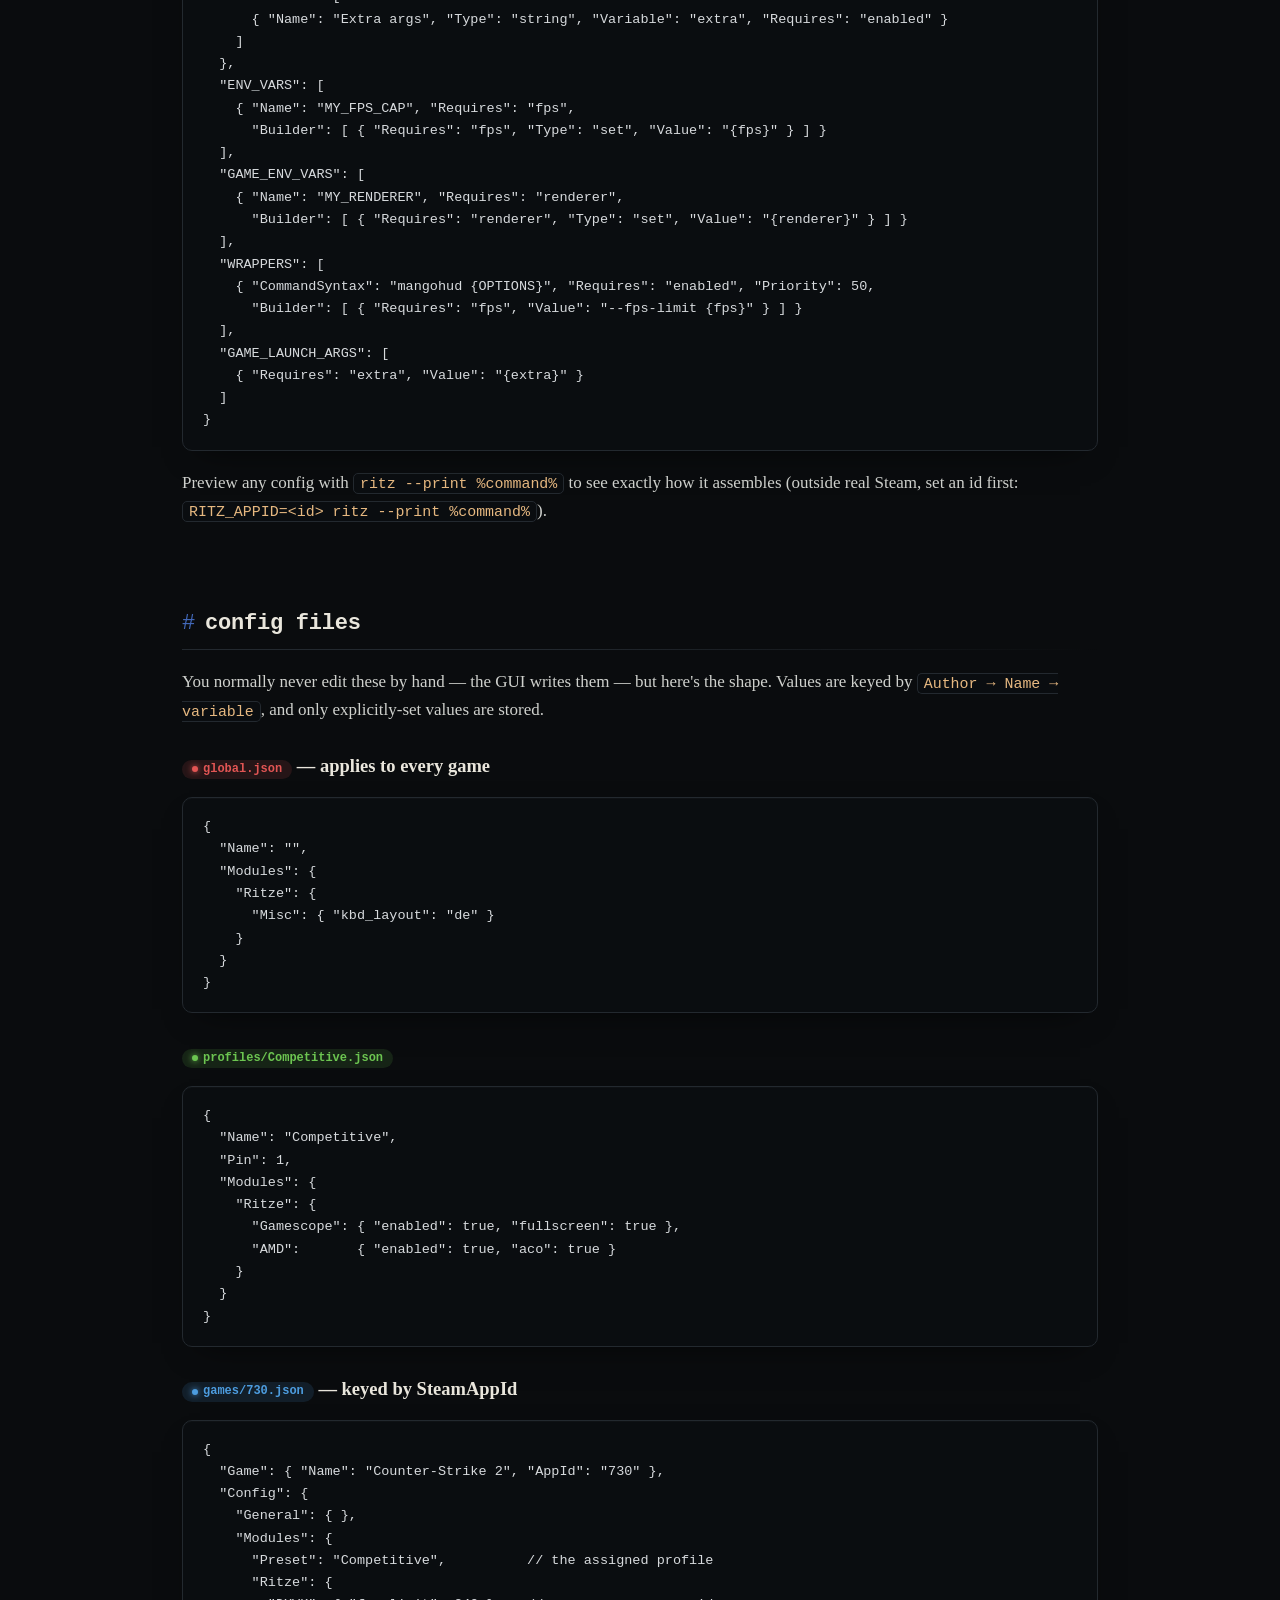
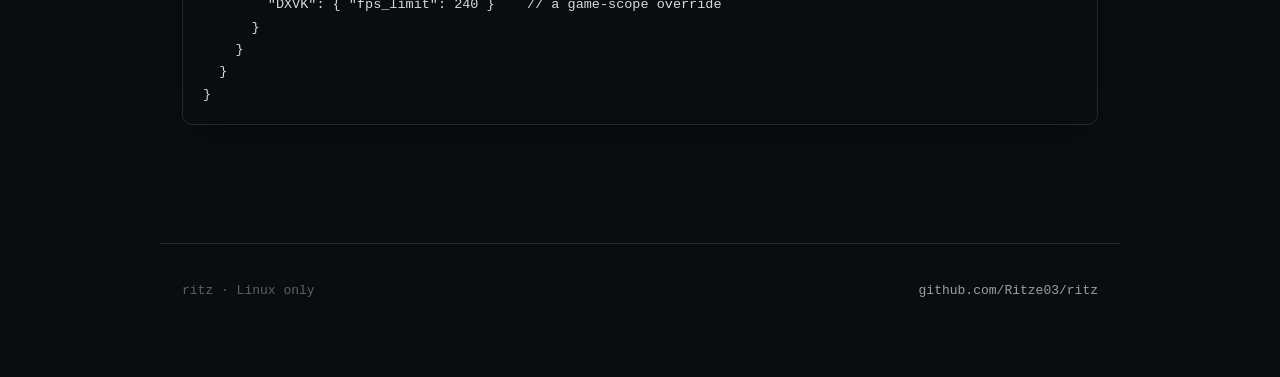
==== commit 6d81ffef: "Correct AMD/VKD3D catalog copy and add missing ForkedFrom metadata row" ====
--- a/docs/extensions.html
+++ b/docs/extensions.html
@@ -34,7 +34,6 @@
     <div class="pagenav" style="margin-top:8px">
       <a href="#catalog">bundled catalog</a>
       <a href="#anatomy">anatomy</a>
-      <a href="#ide">IDE mode</a>
       <a href="#meta">metadata</a>
       <a href="#ui">UI &amp; fields</a>
       <a href="#variables">variables</a>
@@ -79,9 +78,6 @@
 
 <section id="anatomy">
   <h2>anatomy of a module</h2>
-  <p>Everything below is the raw JSON. If you'd rather not hand-write it, ritz ships a
-  built-in visual editor that builds the same manifest for you — see <a href="#ide">IDE
-  mode</a>.</p>
   <p>A module is either a single file or a folder with exactly one manifest plus any
   scripts it references:</p>
   <pre><code>extensions/
@@ -117,21 +113,6 @@
   "Hooks": { /* lifecycle scripts */ },
   "ScriptBuilders": [ /* advanced: scripts that emit block content */ ]
 }</code></pre>
-</section>
-
-<section id="ide">
-  <h2>editing modules visually — IDE mode</h2>
-  <p>Don't want to hand-write JSON? The settings GUI has an <strong>IDE Mode</strong>
-  nav destination: pick a module from the list on the left, edit its metadata and UI
-  sections/fields in the middle manifest editor, and watch a live preview on the
-  right — the module rendered exactly as it would look in normal use, driving the
-  same launch-command preview, checked against any game you choose. <strong>Fork</strong>
-  a bundled module to start from a working example, or <strong>New Module</strong> to
-  build one from scratch — either way you're still just editing the same JSON schema
-  documented below, without leaving the GUI.</p>
-  <figure class="shot">
-    <div class="frame"><img src="assets/screenshots/example-ide-mode.png" alt="ritz IDE mode: the module list on the left, a manifest editor for CUSTOM-VKD3D's fields in the middle, and a live preview with launch-command output on the right"></div>
-  </figure>
 </section>
 
 <section id="meta">
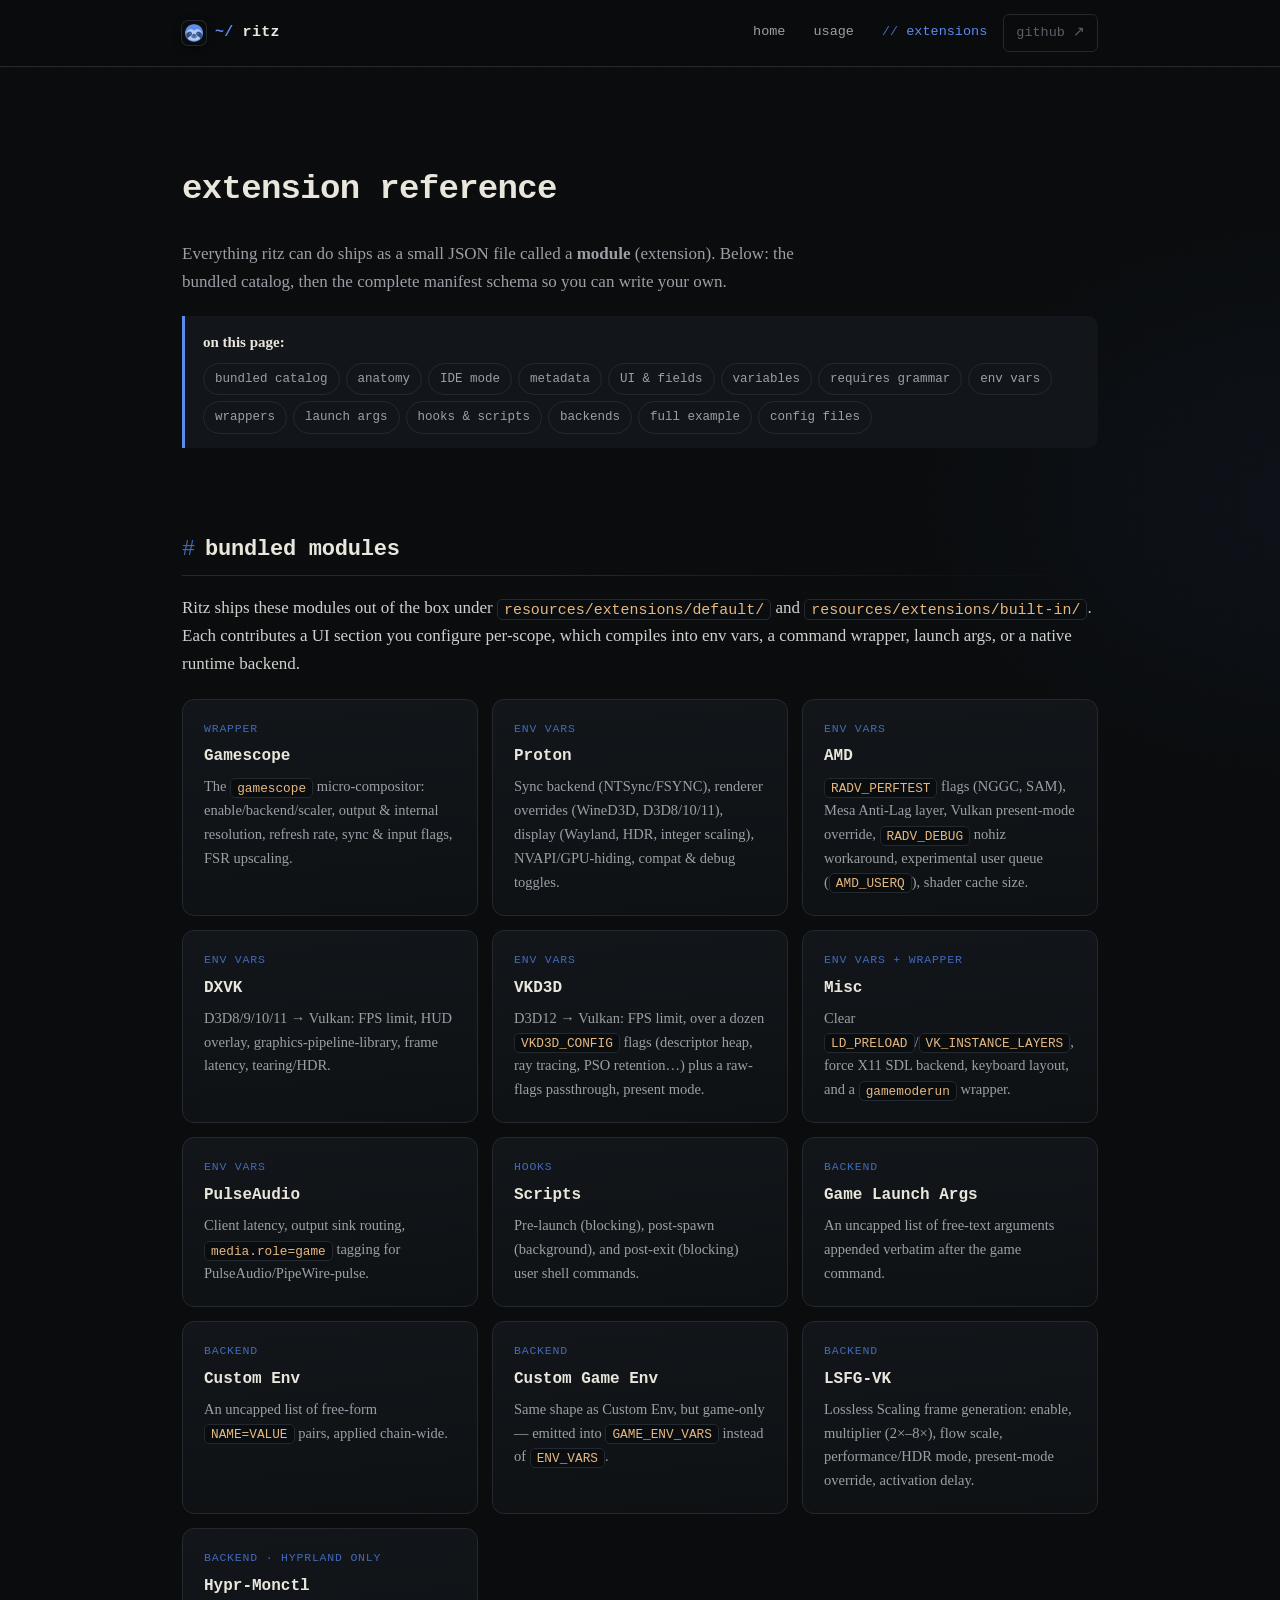
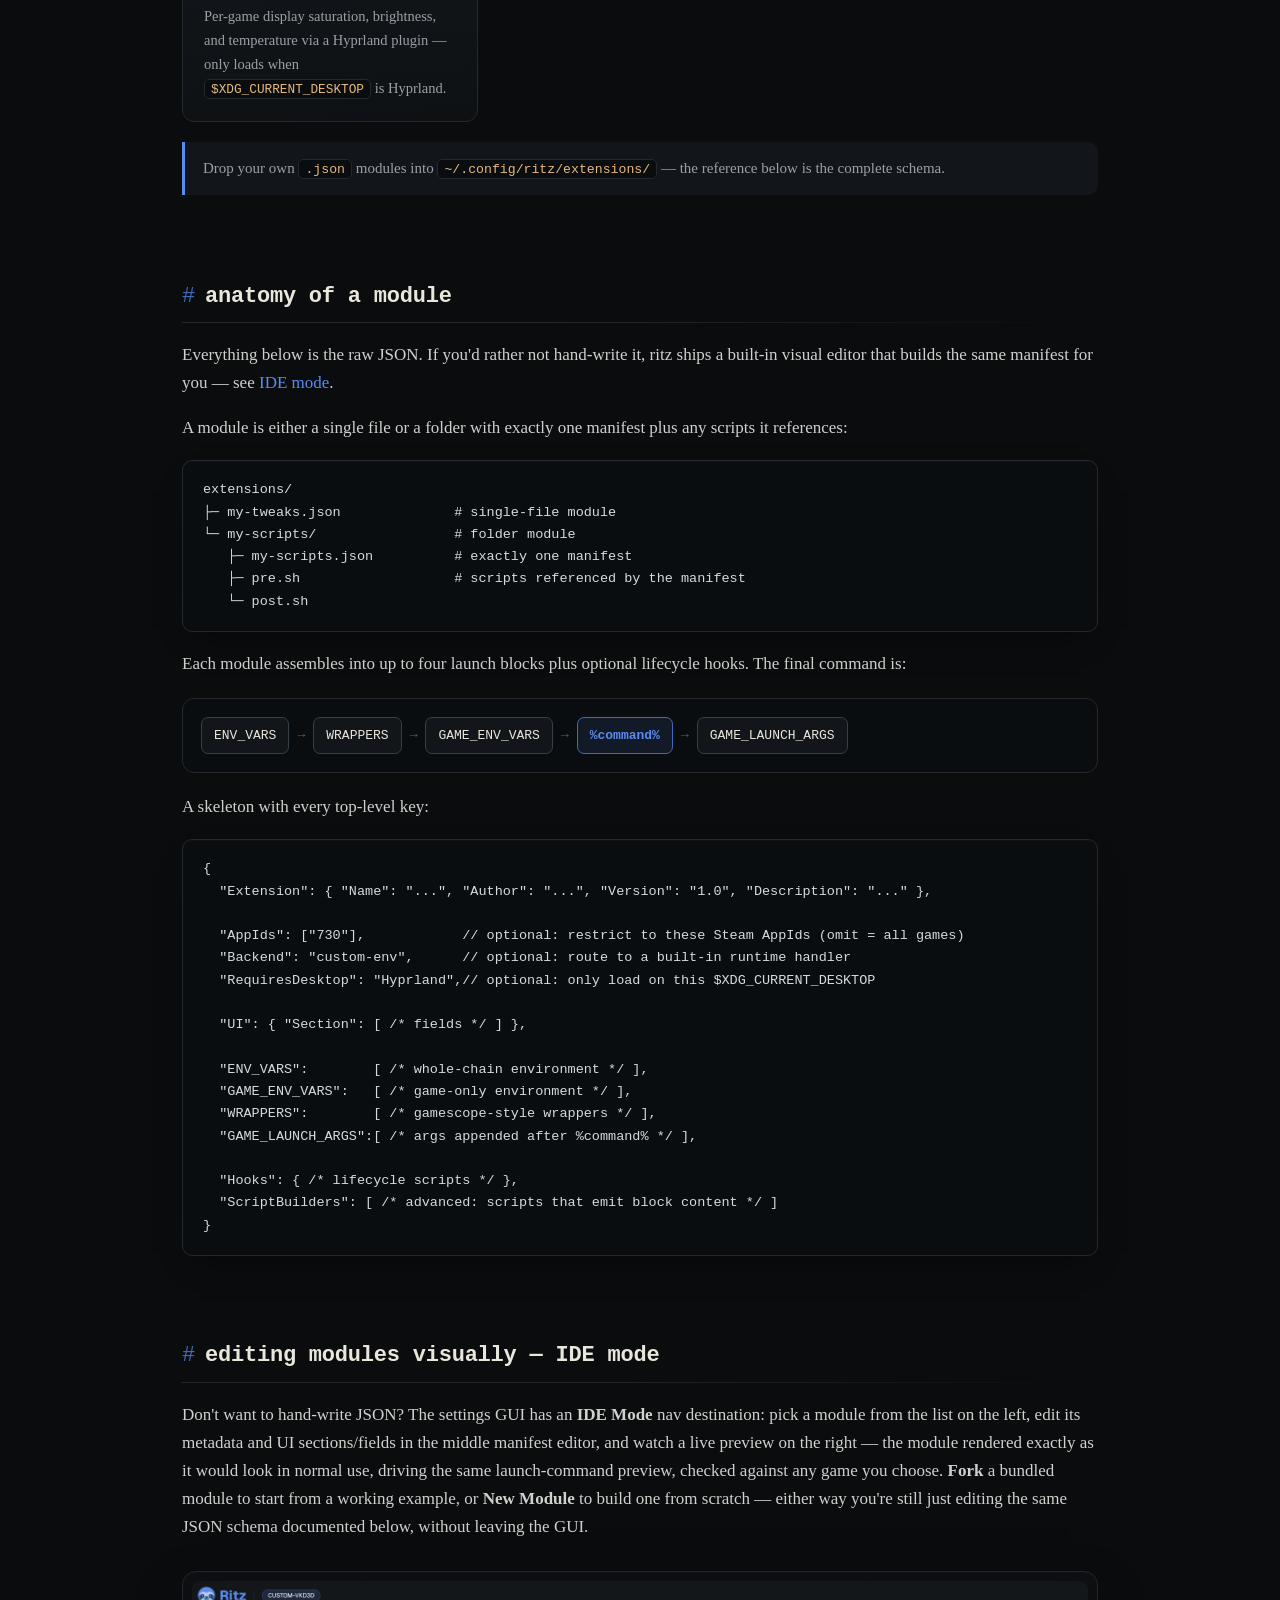
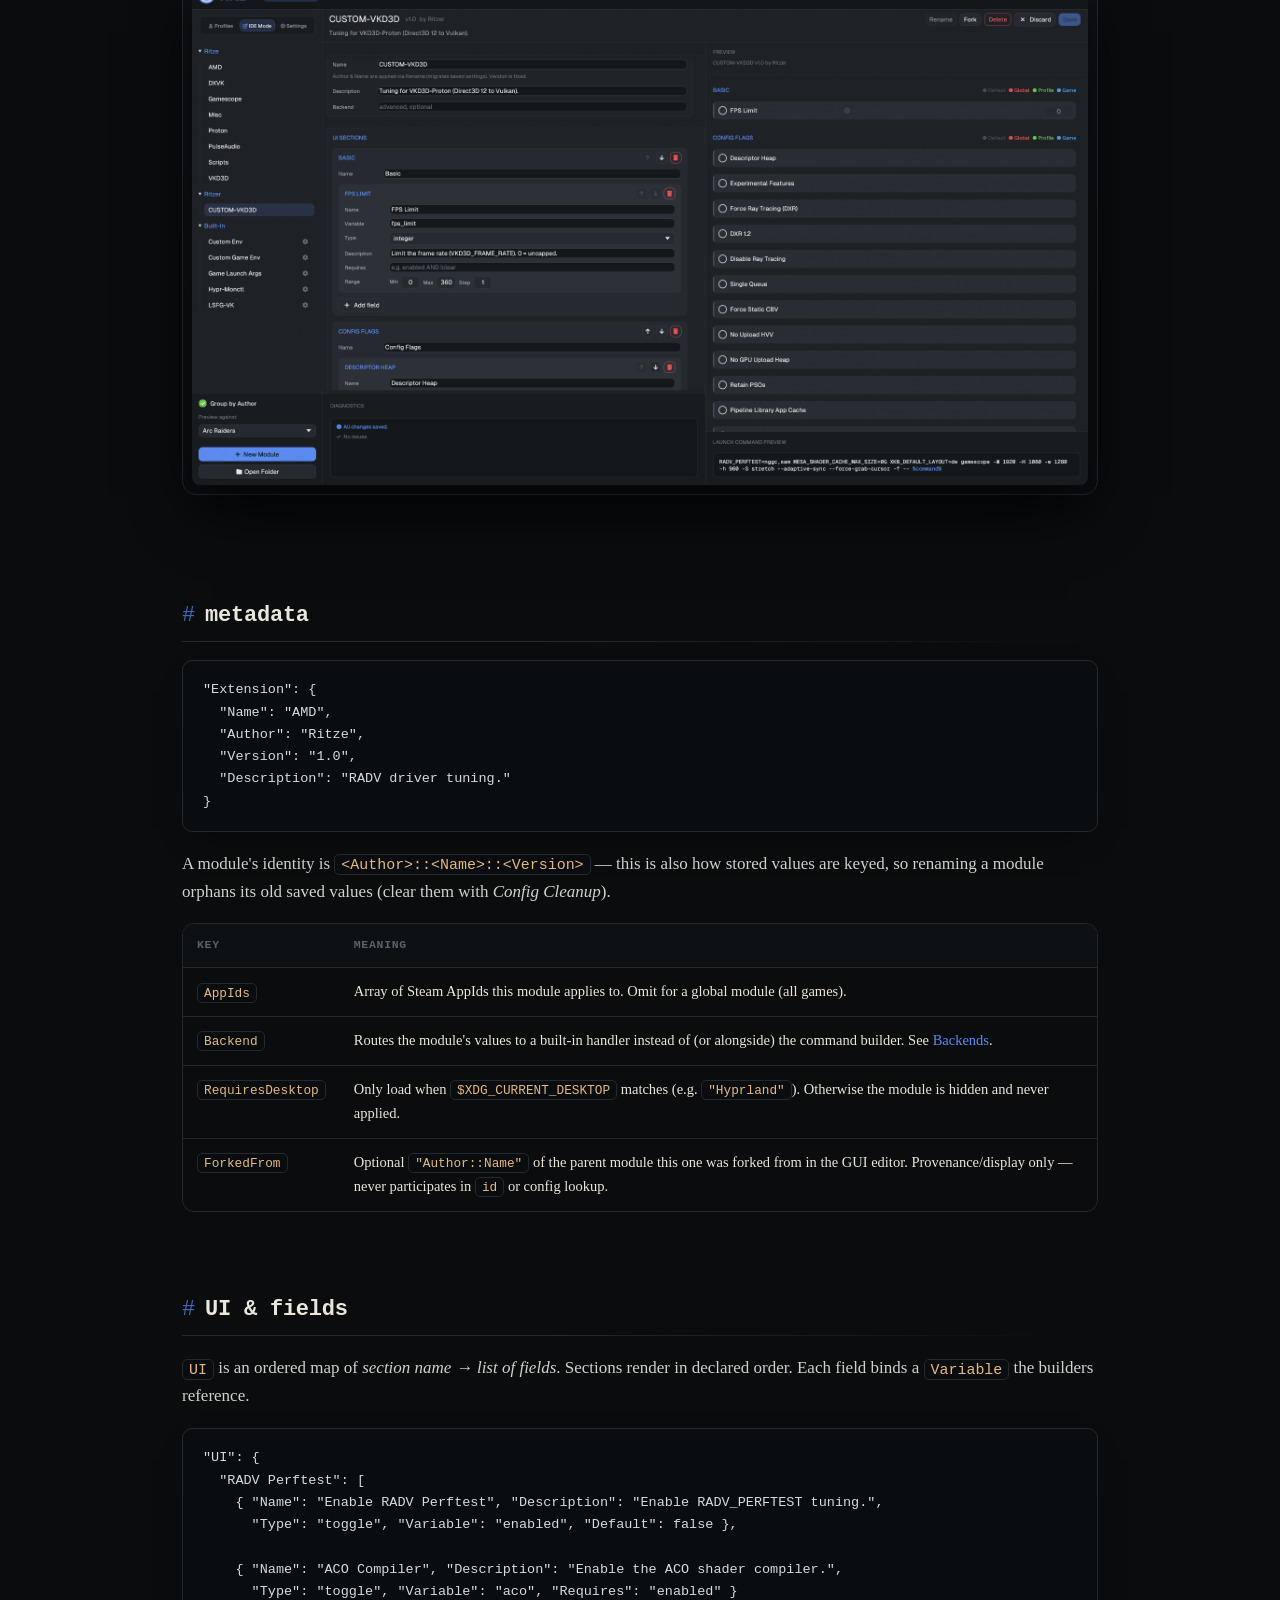
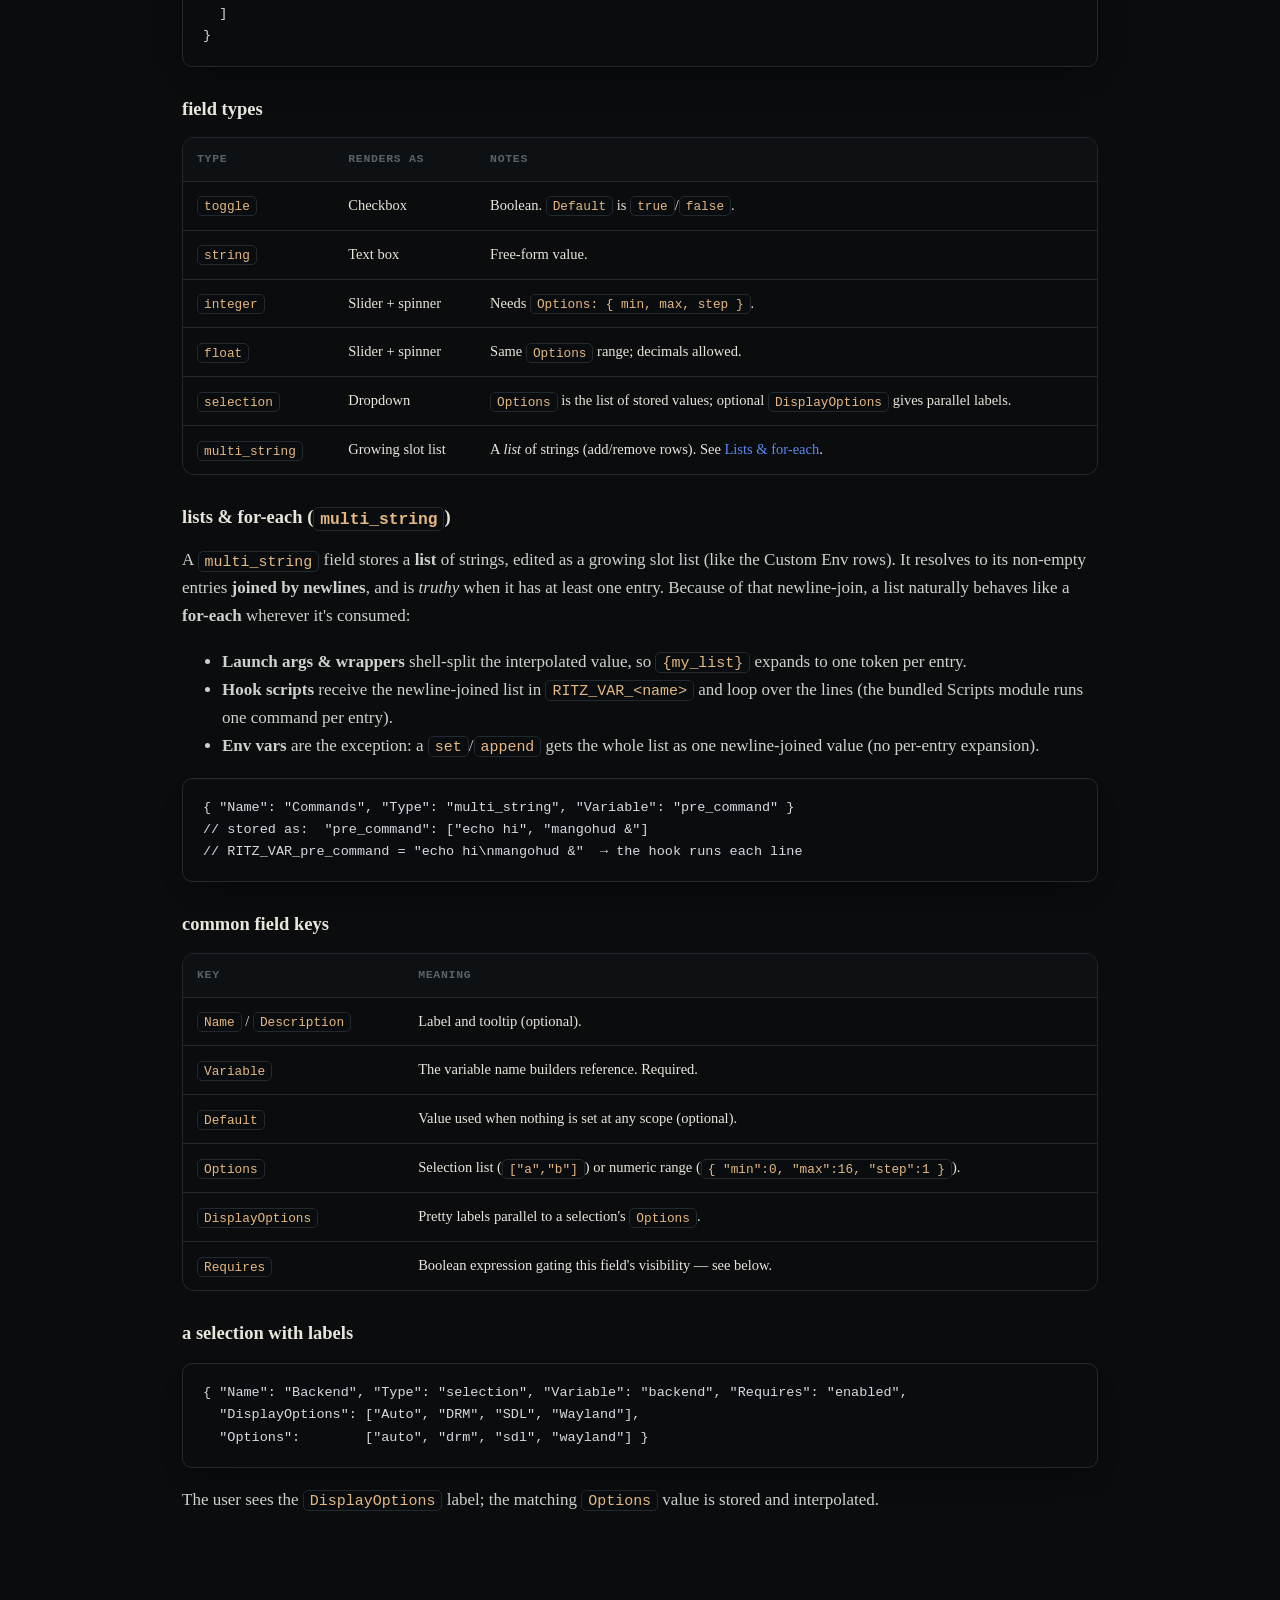
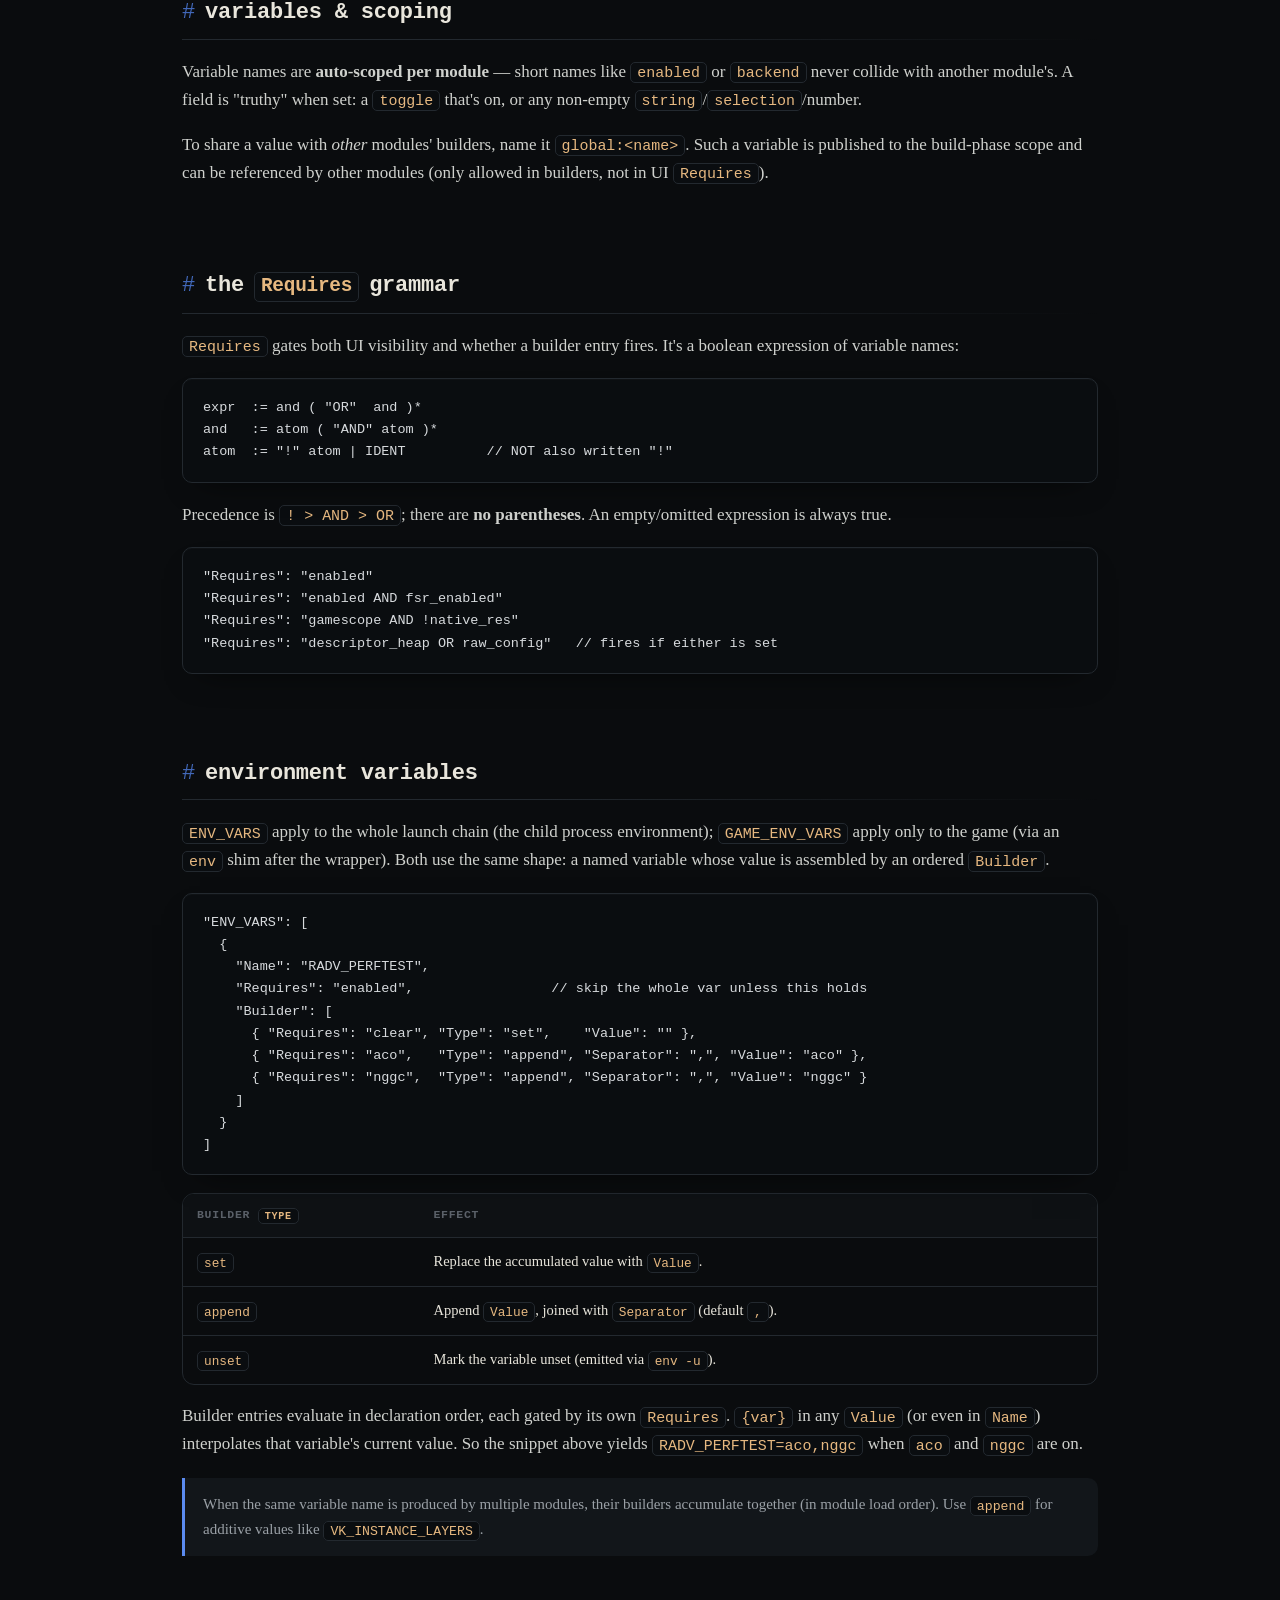
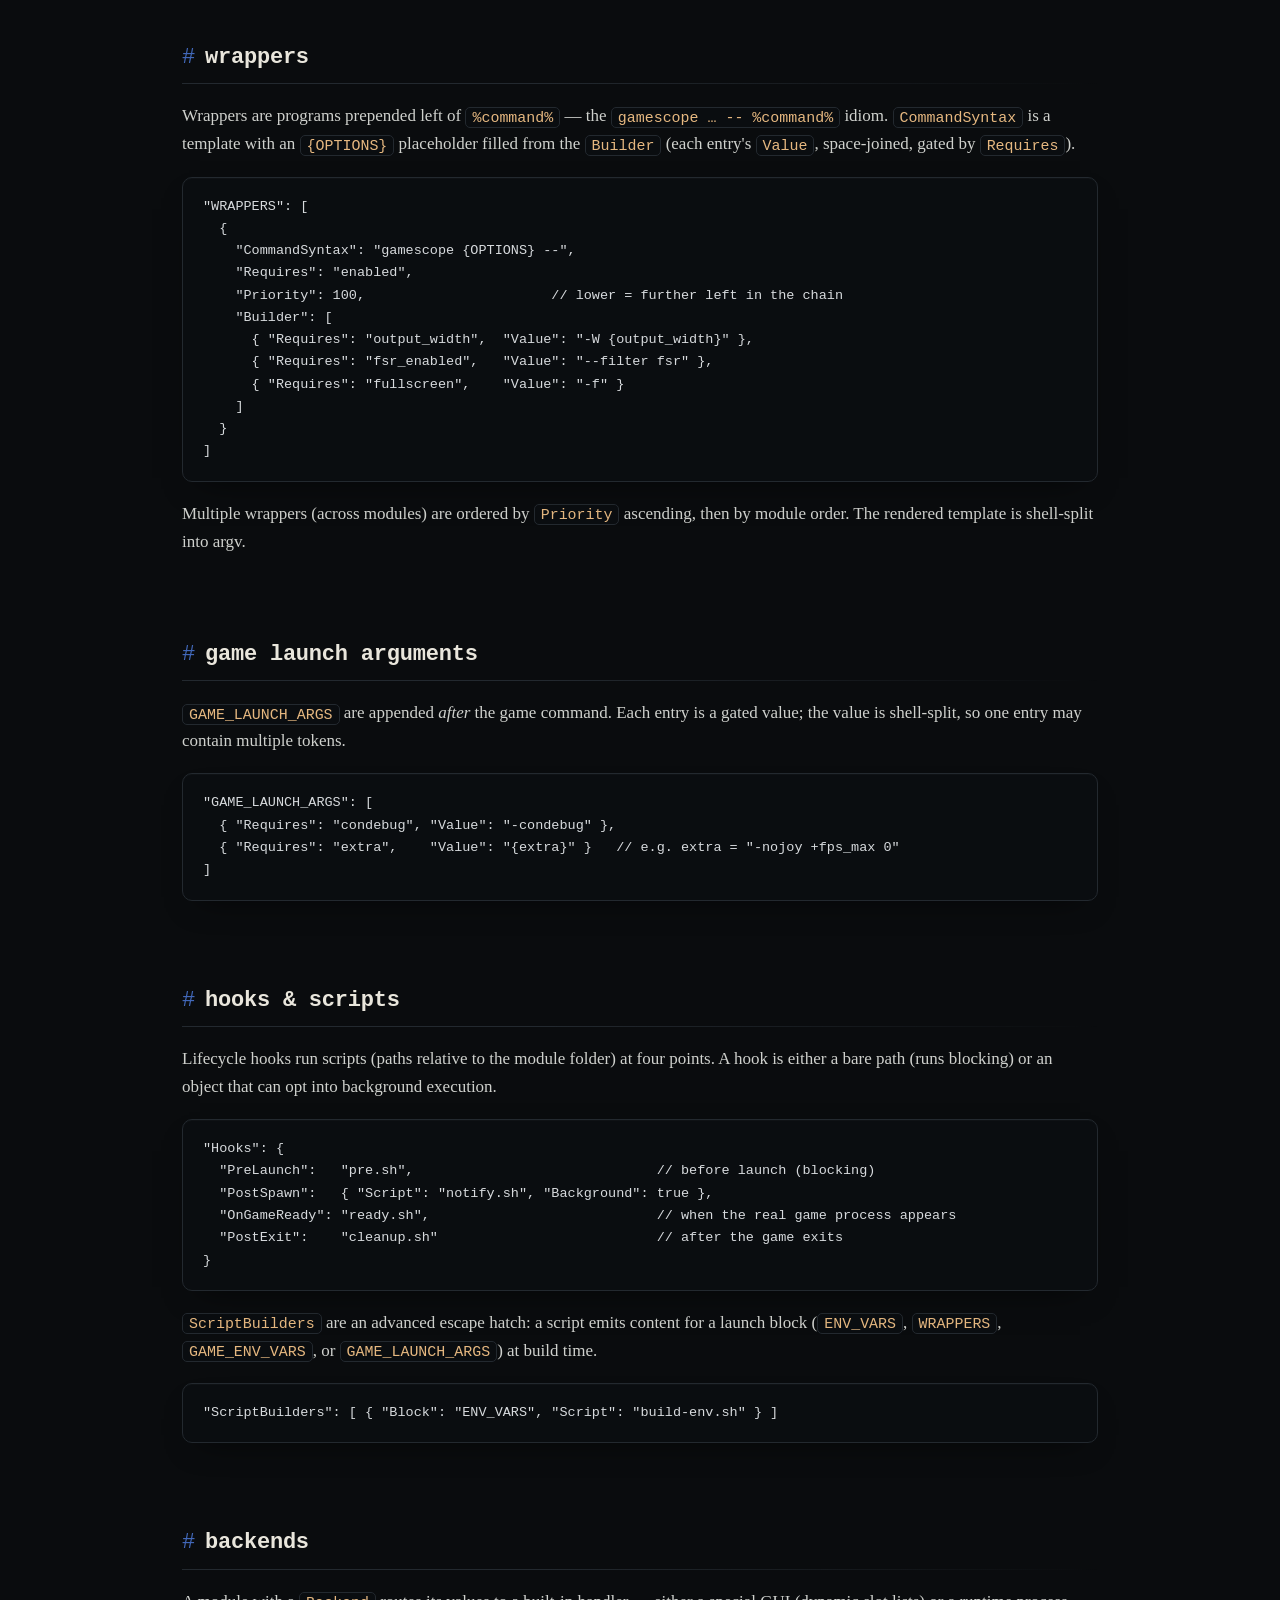
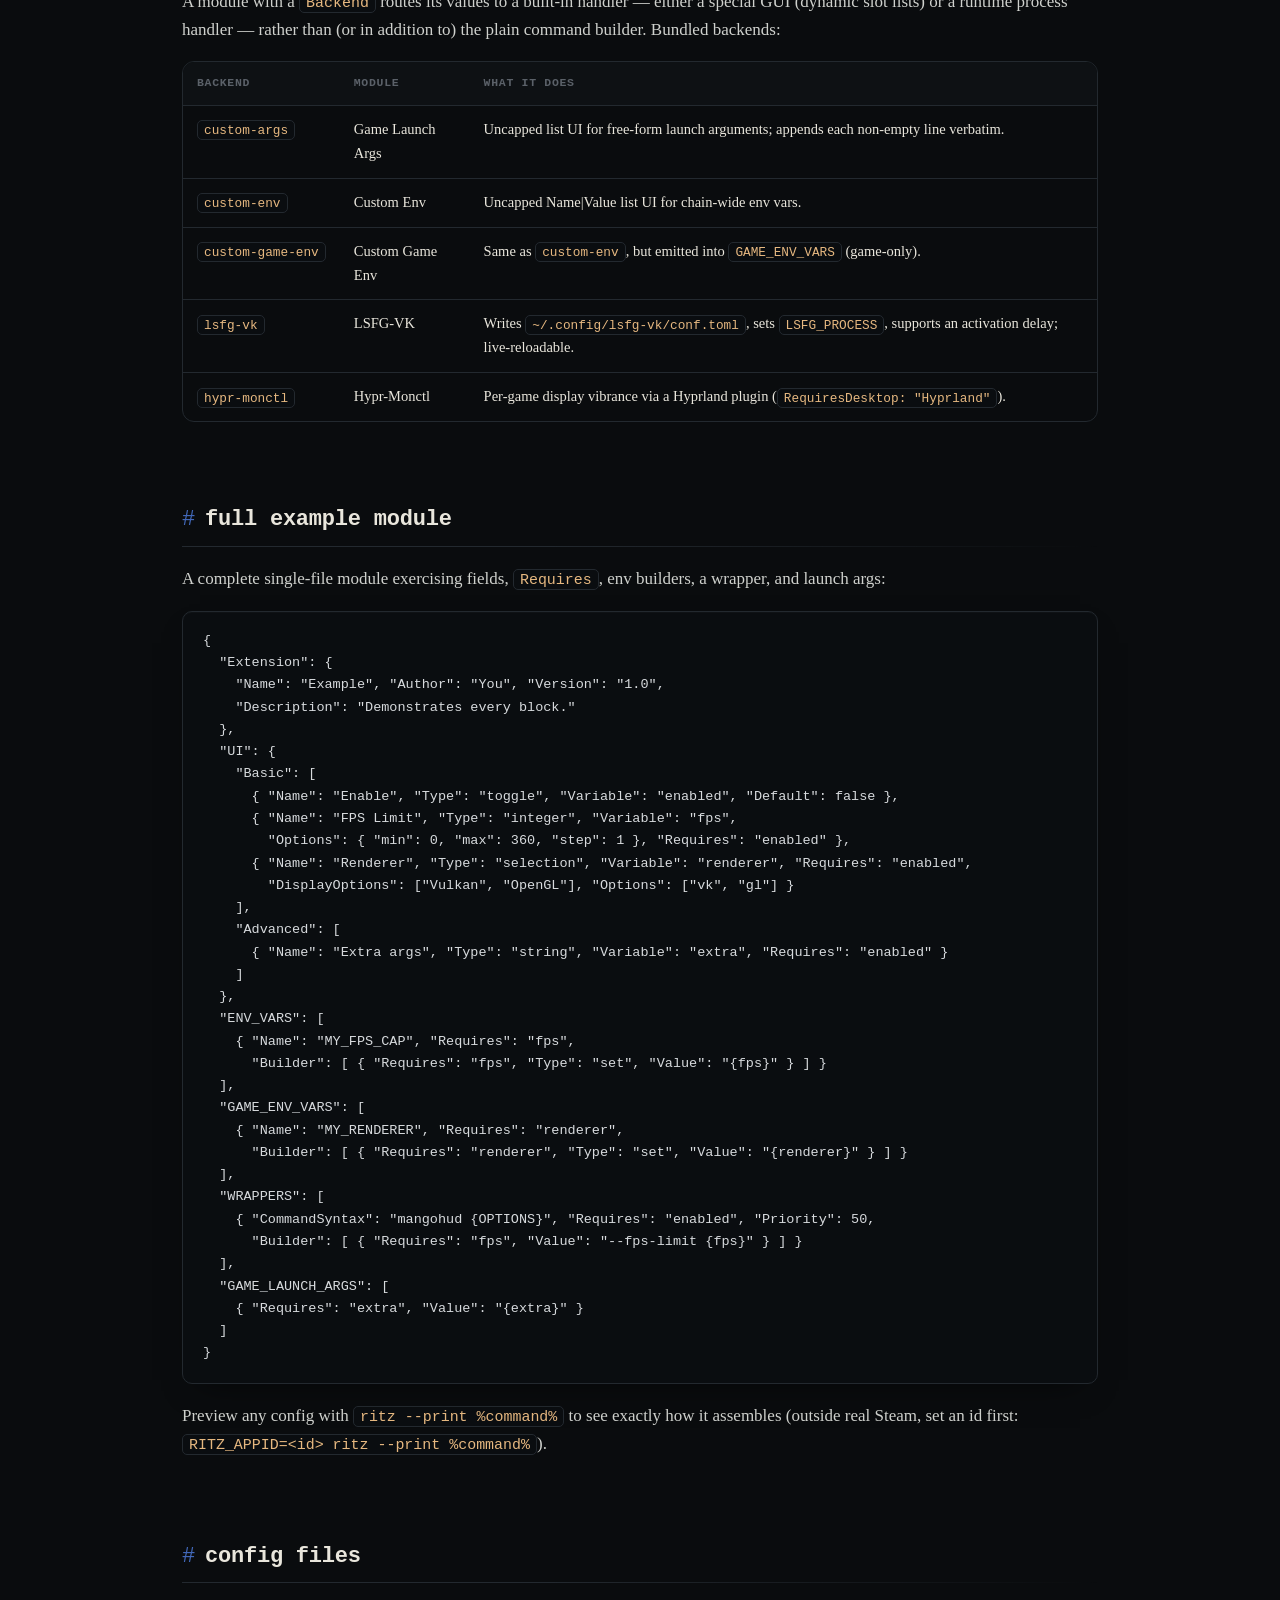
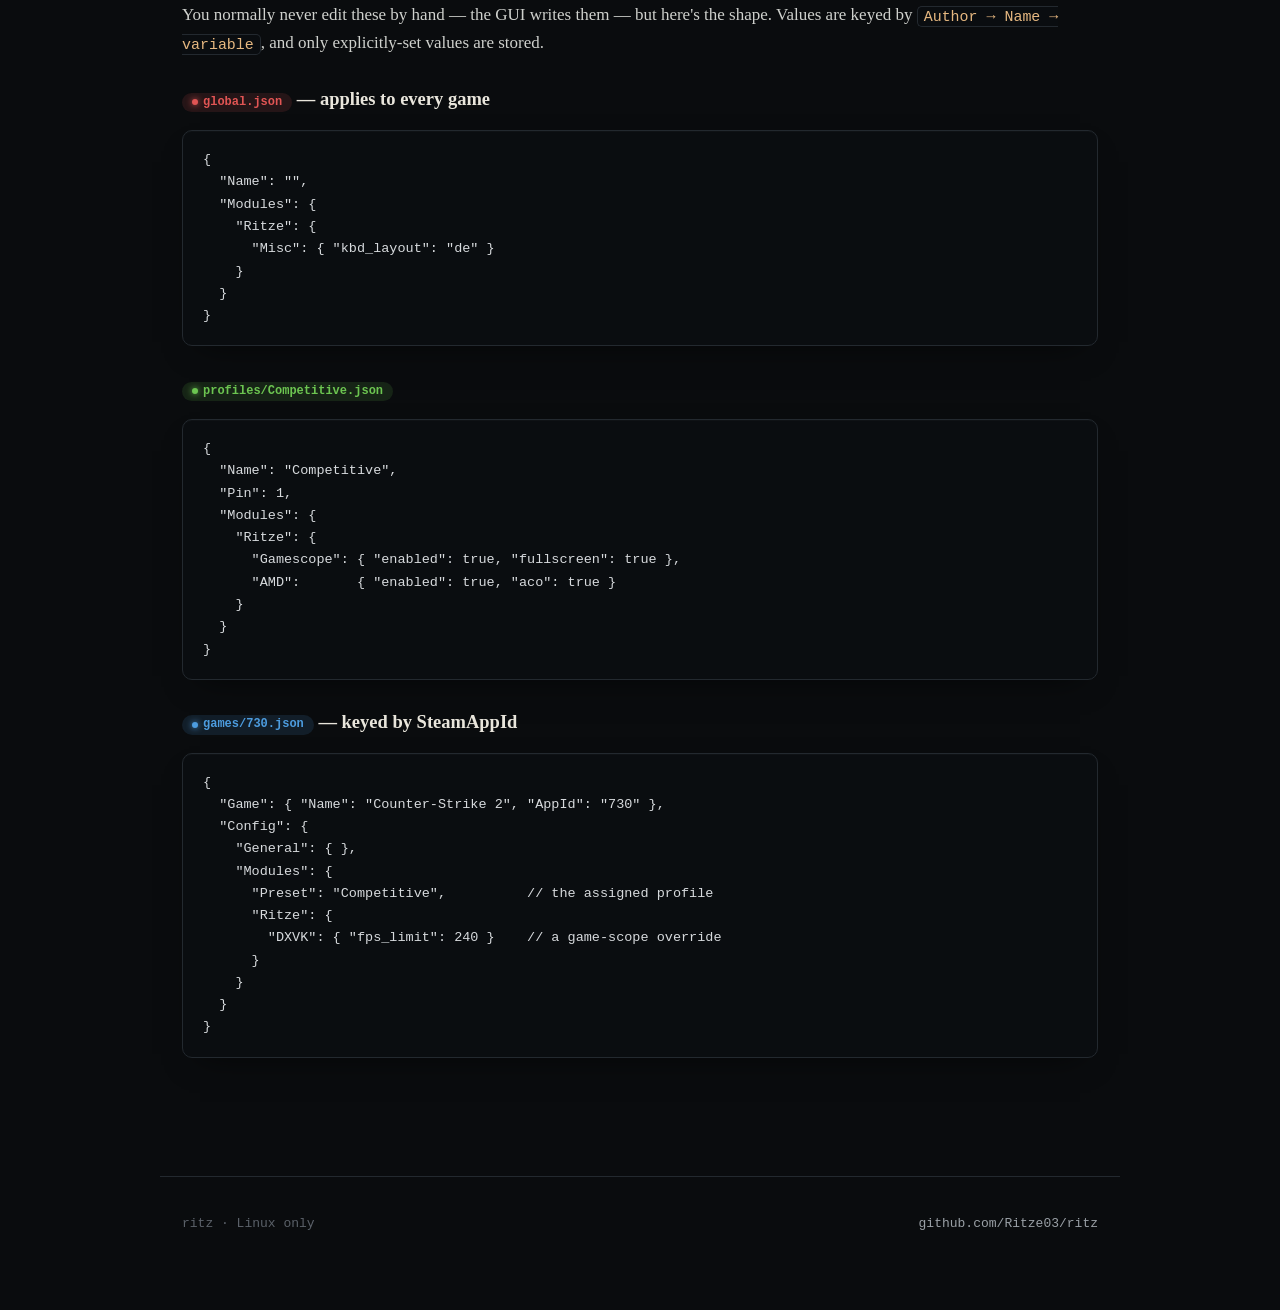
==== commit fabef49e: "Merge master, resolving conflict against the earlier splash-gallery restructuring" ====
--- a/docs/extensions.html
+++ b/docs/extensions.html
@@ -34,6 +34,7 @@
     <div class="pagenav" style="margin-top:8px">
       <a href="#catalog">bundled catalog</a>
       <a href="#anatomy">anatomy</a>
+      <a href="#ide">IDE mode</a>
       <a href="#meta">metadata</a>
       <a href="#ui">UI &amp; fields</a>
       <a href="#variables">variables</a>
@@ -78,6 +79,9 @@
 
 <section id="anatomy">
   <h2>anatomy of a module</h2>
+  <p>Everything below is the raw JSON. If you'd rather not hand-write it, ritz ships a
+  built-in visual editor that builds the same manifest for you — see <a href="#ide">IDE
+  mode</a>.</p>
   <p>A module is either a single file or a folder with exactly one manifest plus any
   scripts it references:</p>
   <pre><code>extensions/
@@ -113,6 +117,21 @@
   "Hooks": { /* lifecycle scripts */ },
   "ScriptBuilders": [ /* advanced: scripts that emit block content */ ]
 }</code></pre>
+</section>
+
+<section id="ide">
+  <h2>editing modules visually — IDE mode</h2>
+  <p>Don't want to hand-write JSON? The settings GUI has an <strong>IDE Mode</strong>
+  nav destination: pick a module from the list on the left, edit its metadata and UI
+  sections/fields in the middle manifest editor, and watch a live preview on the
+  right — the module rendered exactly as it would look in normal use, driving the
+  same launch-command preview, checked against any game you choose. <strong>Fork</strong>
+  a bundled module to start from a working example, or <strong>New Module</strong> to
+  build one from scratch — either way you're still just editing the same JSON schema
+  documented below, without leaving the GUI.</p>
+  <figure class="shot">
+    <div class="frame"><img src="assets/screenshots/example-ide-mode.png" alt="ritz IDE mode: the module list on the left, a manifest editor for CUSTOM-VKD3D's fields in the middle, and a live preview with launch-command output on the right"></div>
+  </figure>
 </section>
 
 <section id="meta">
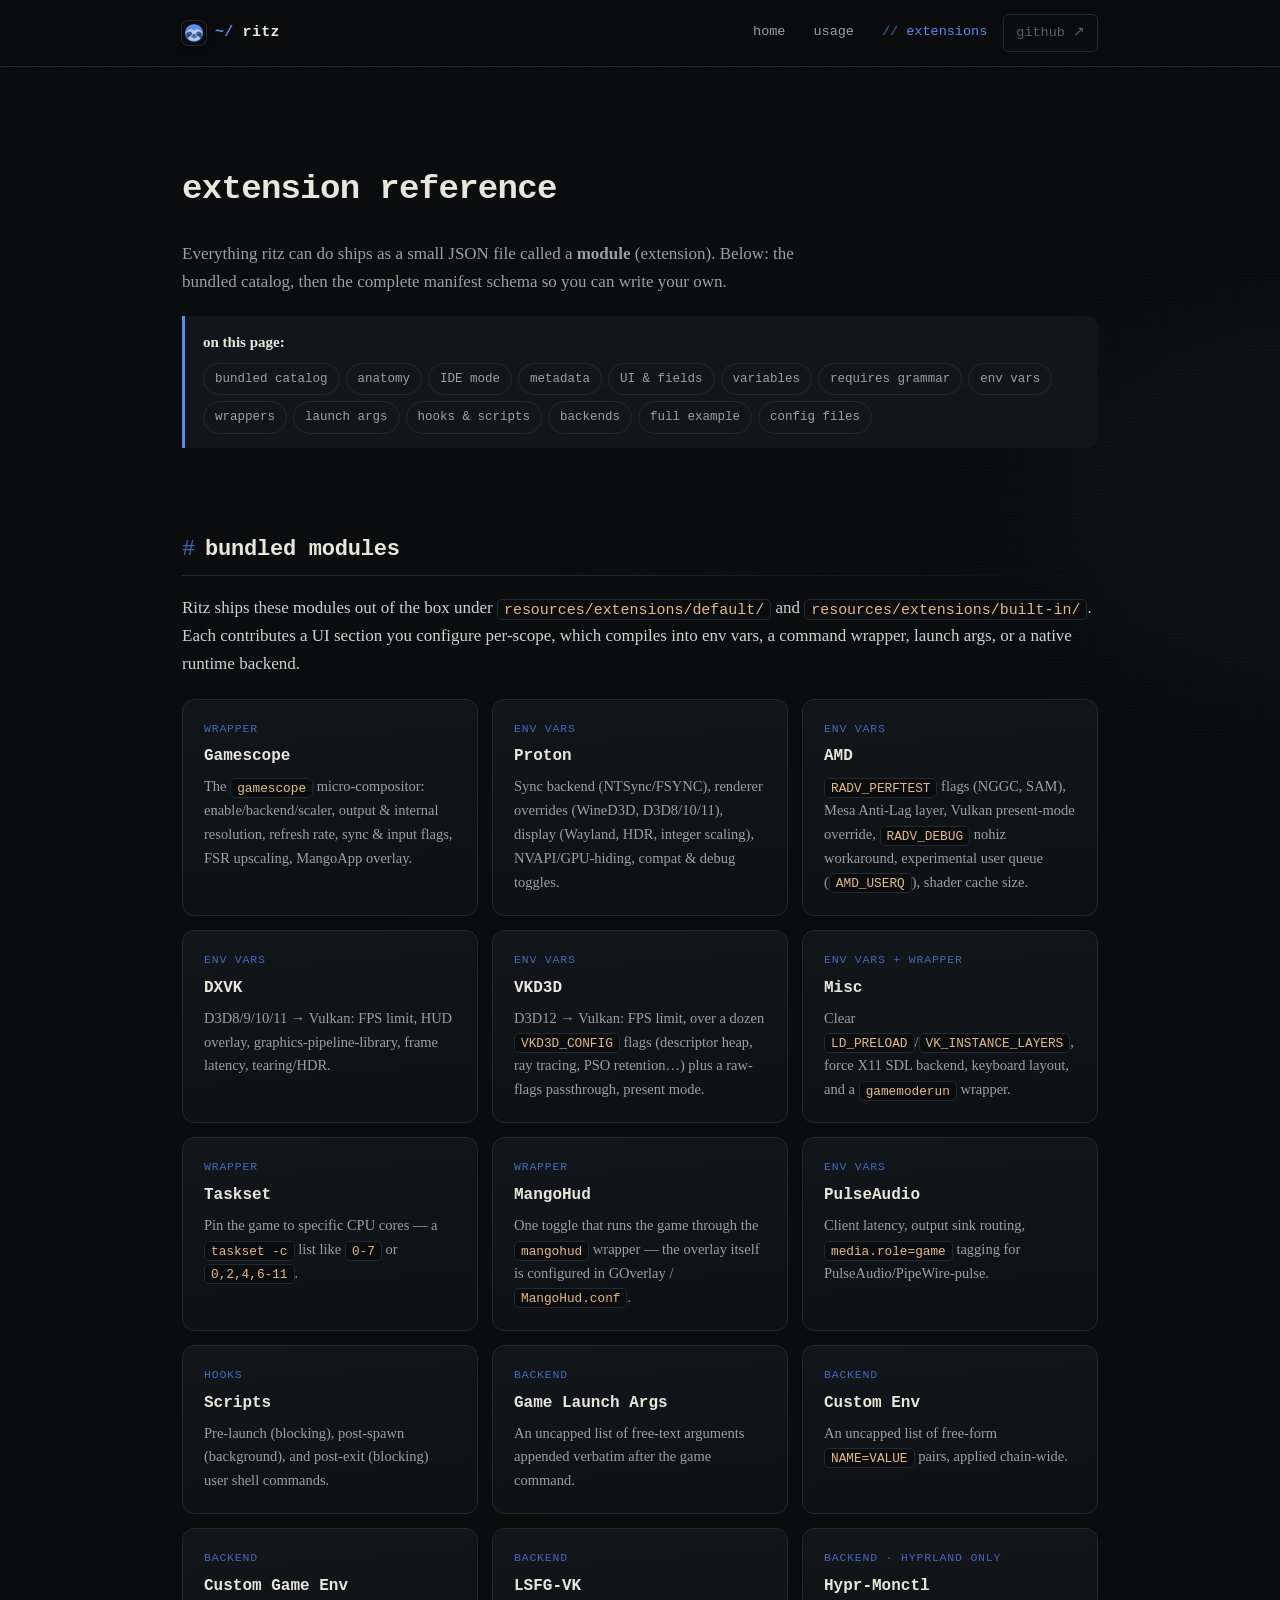
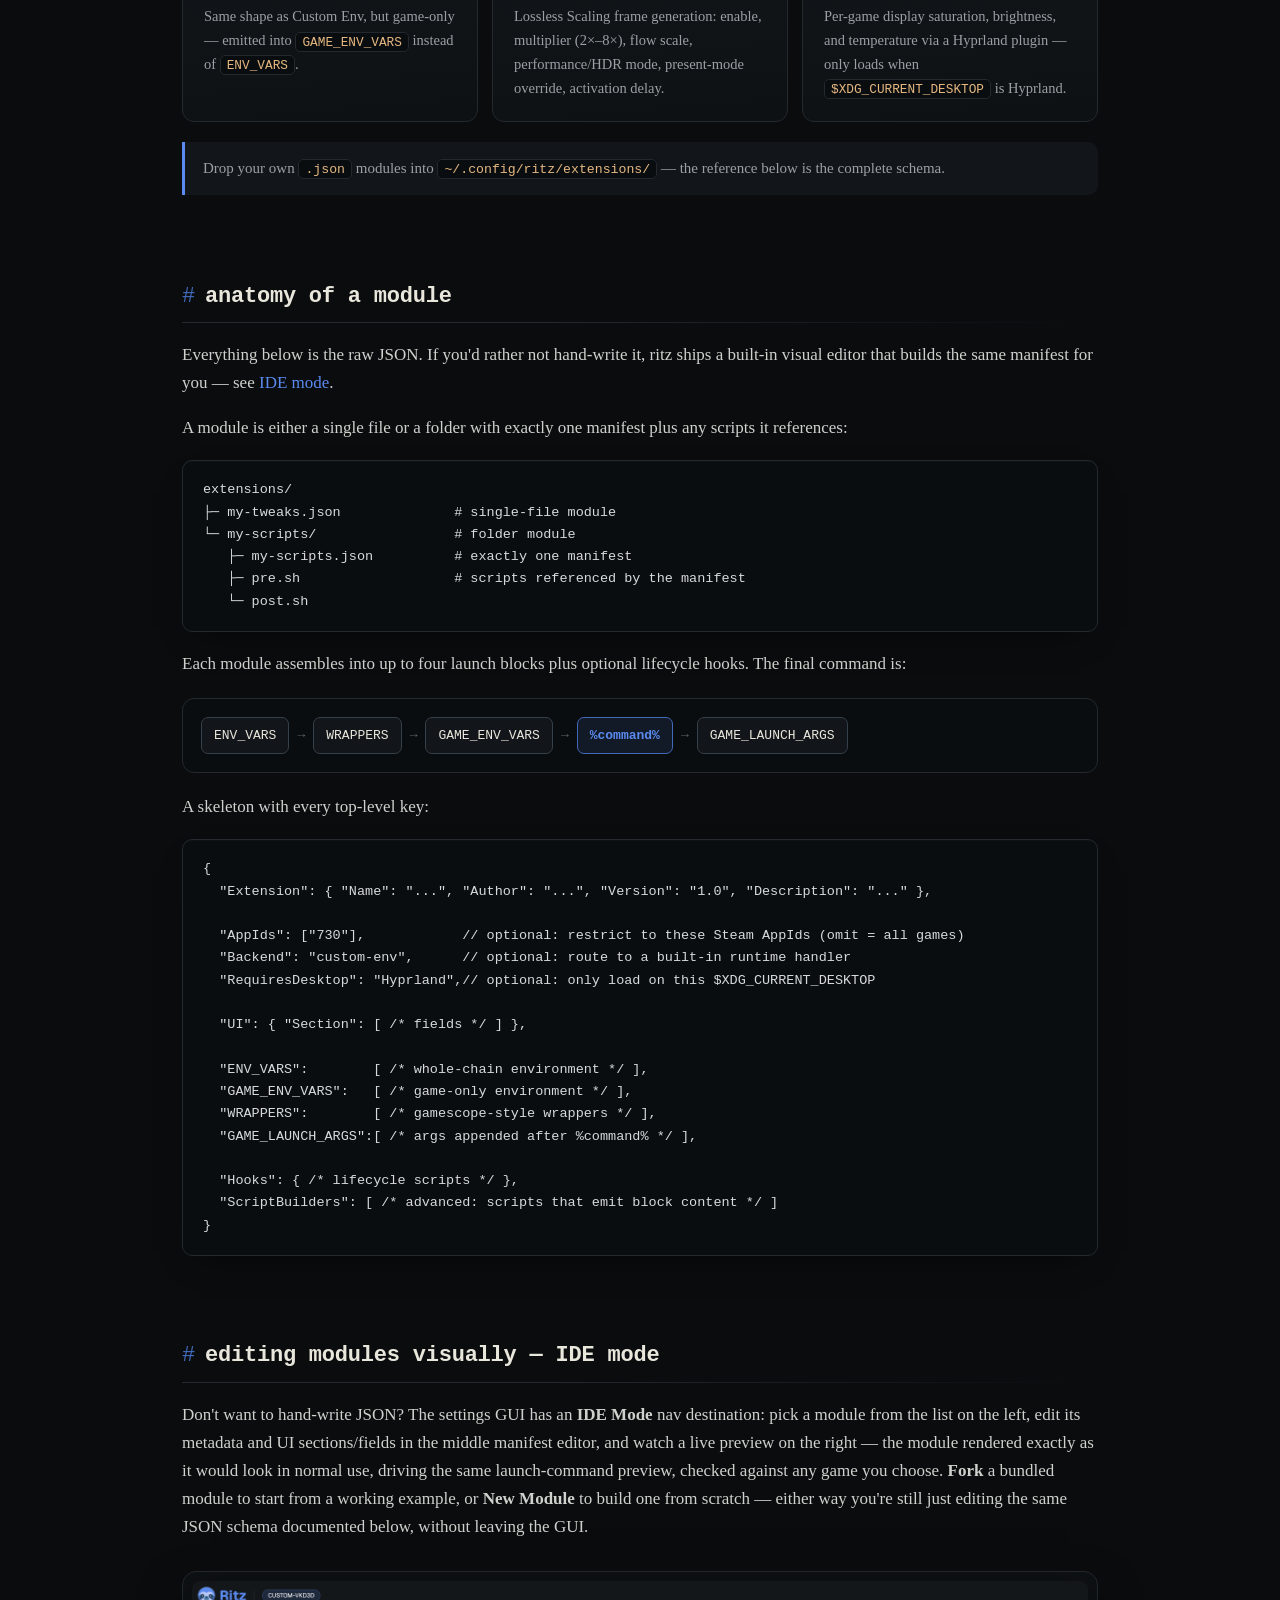
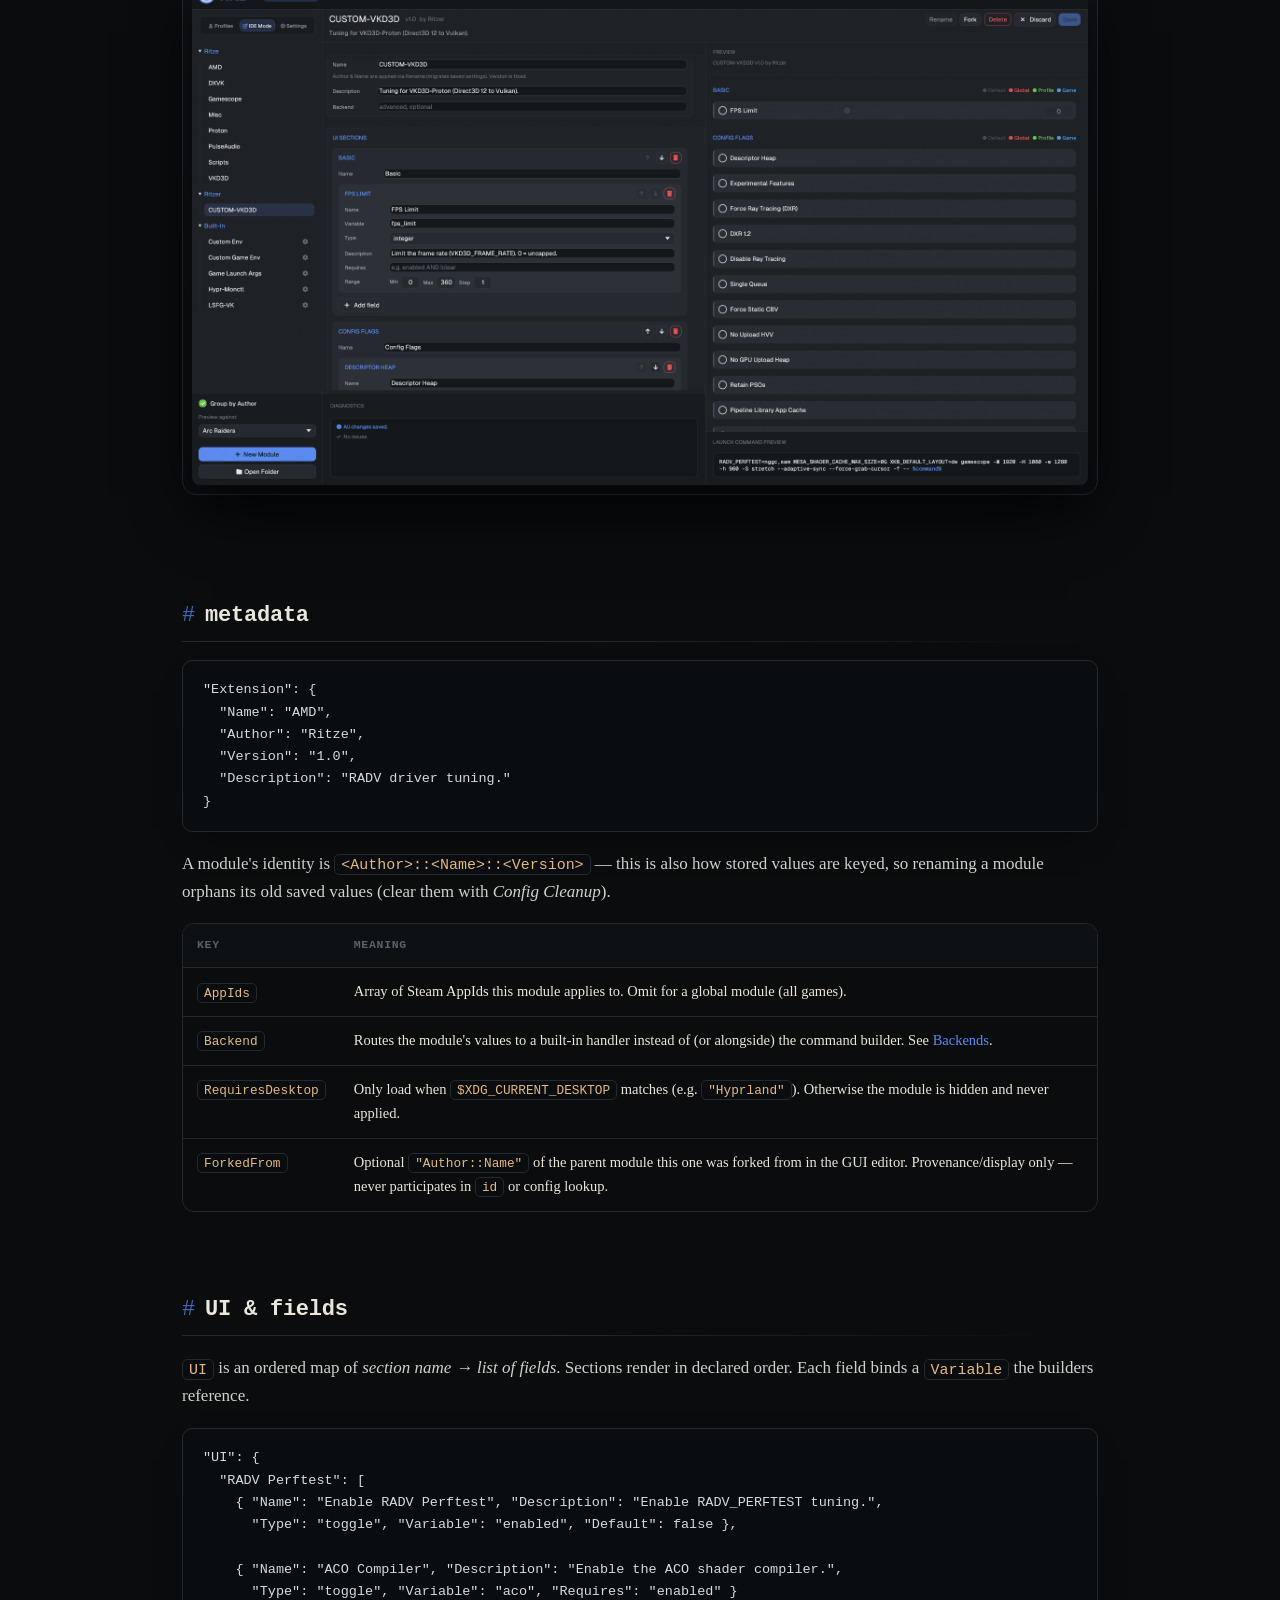
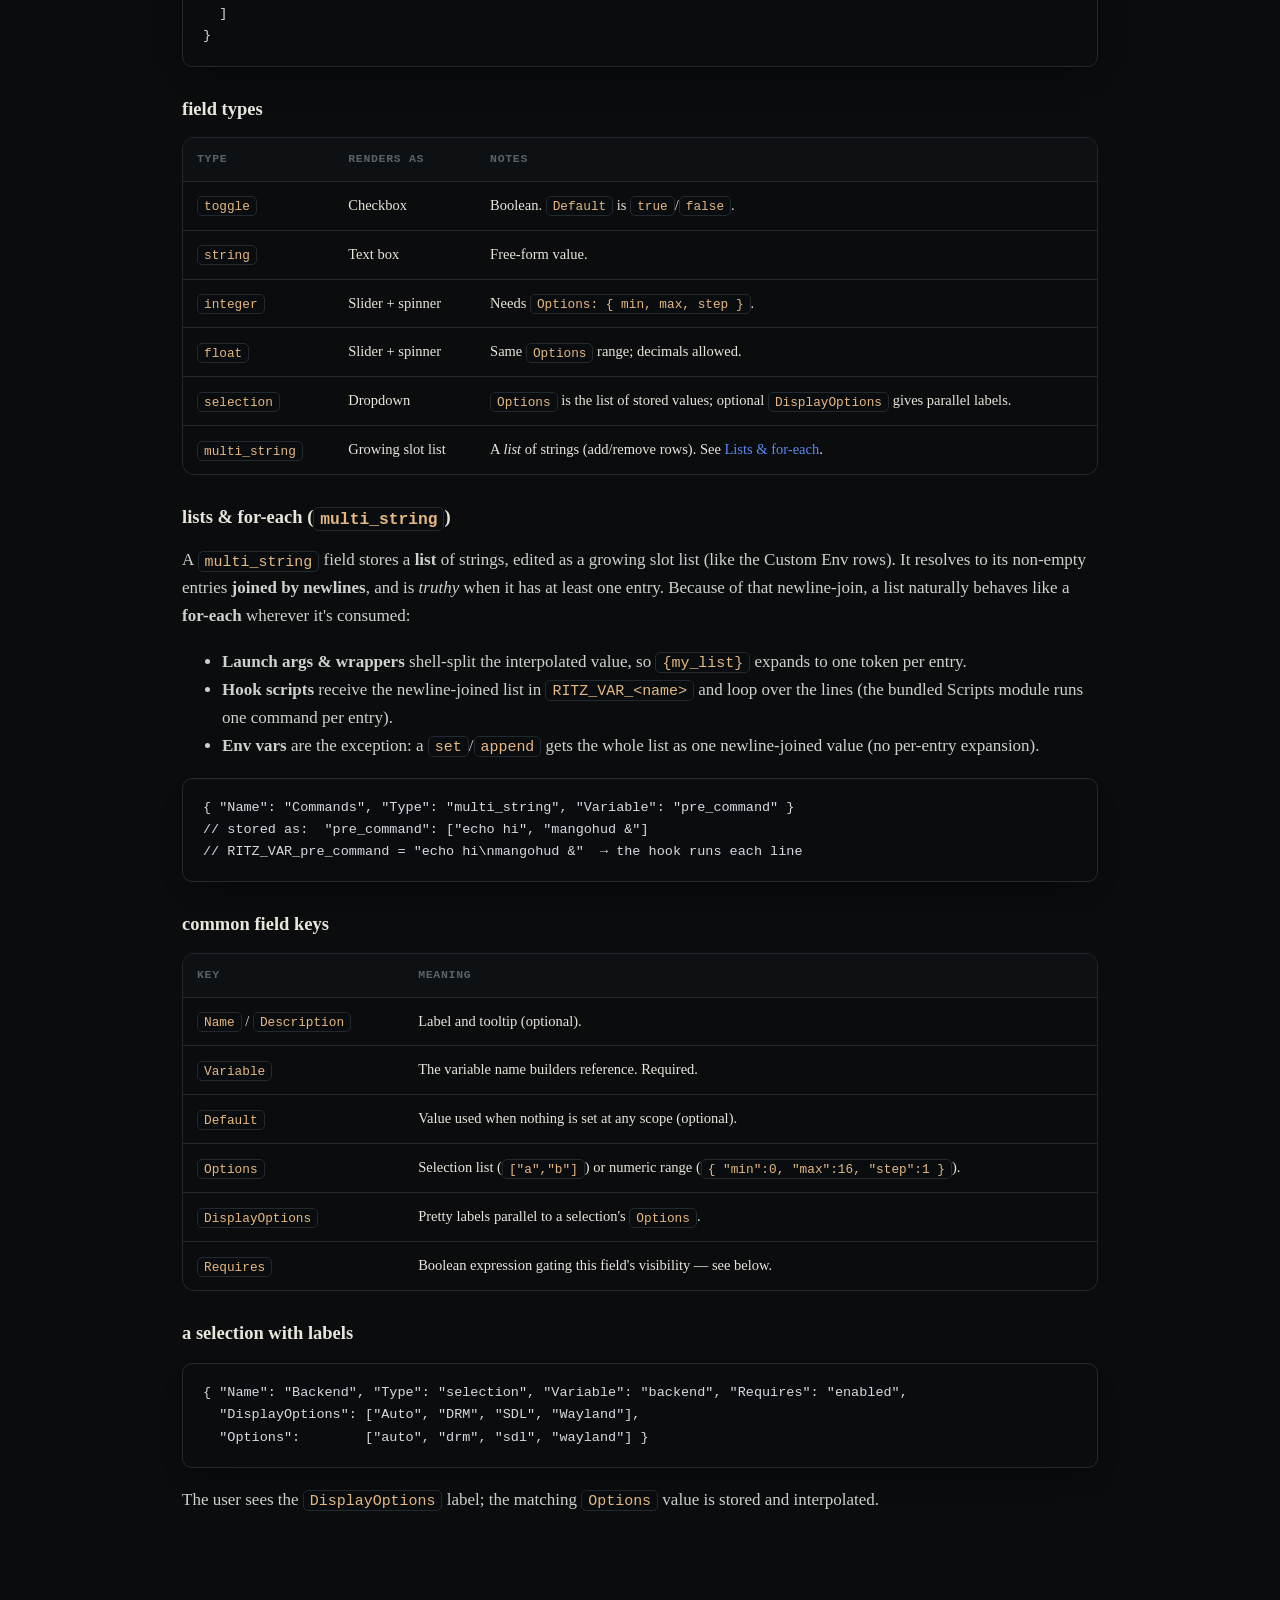
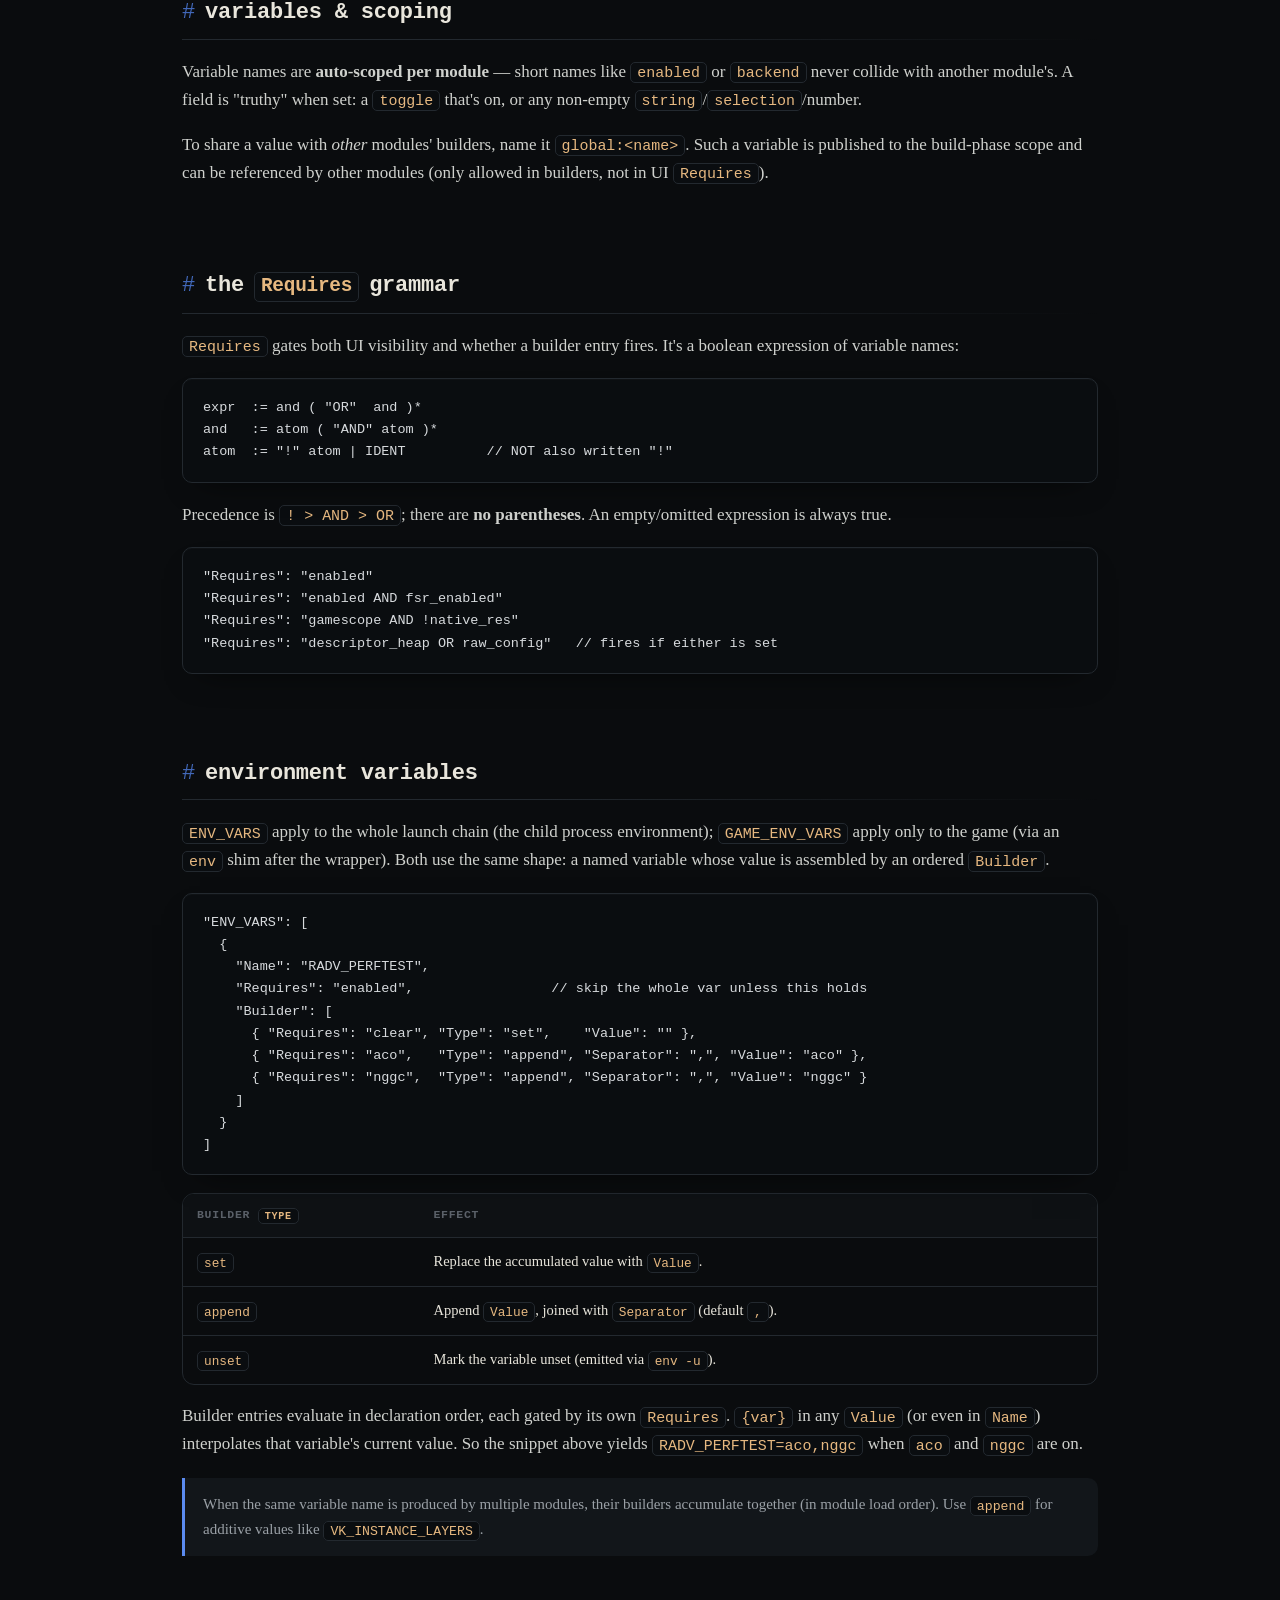
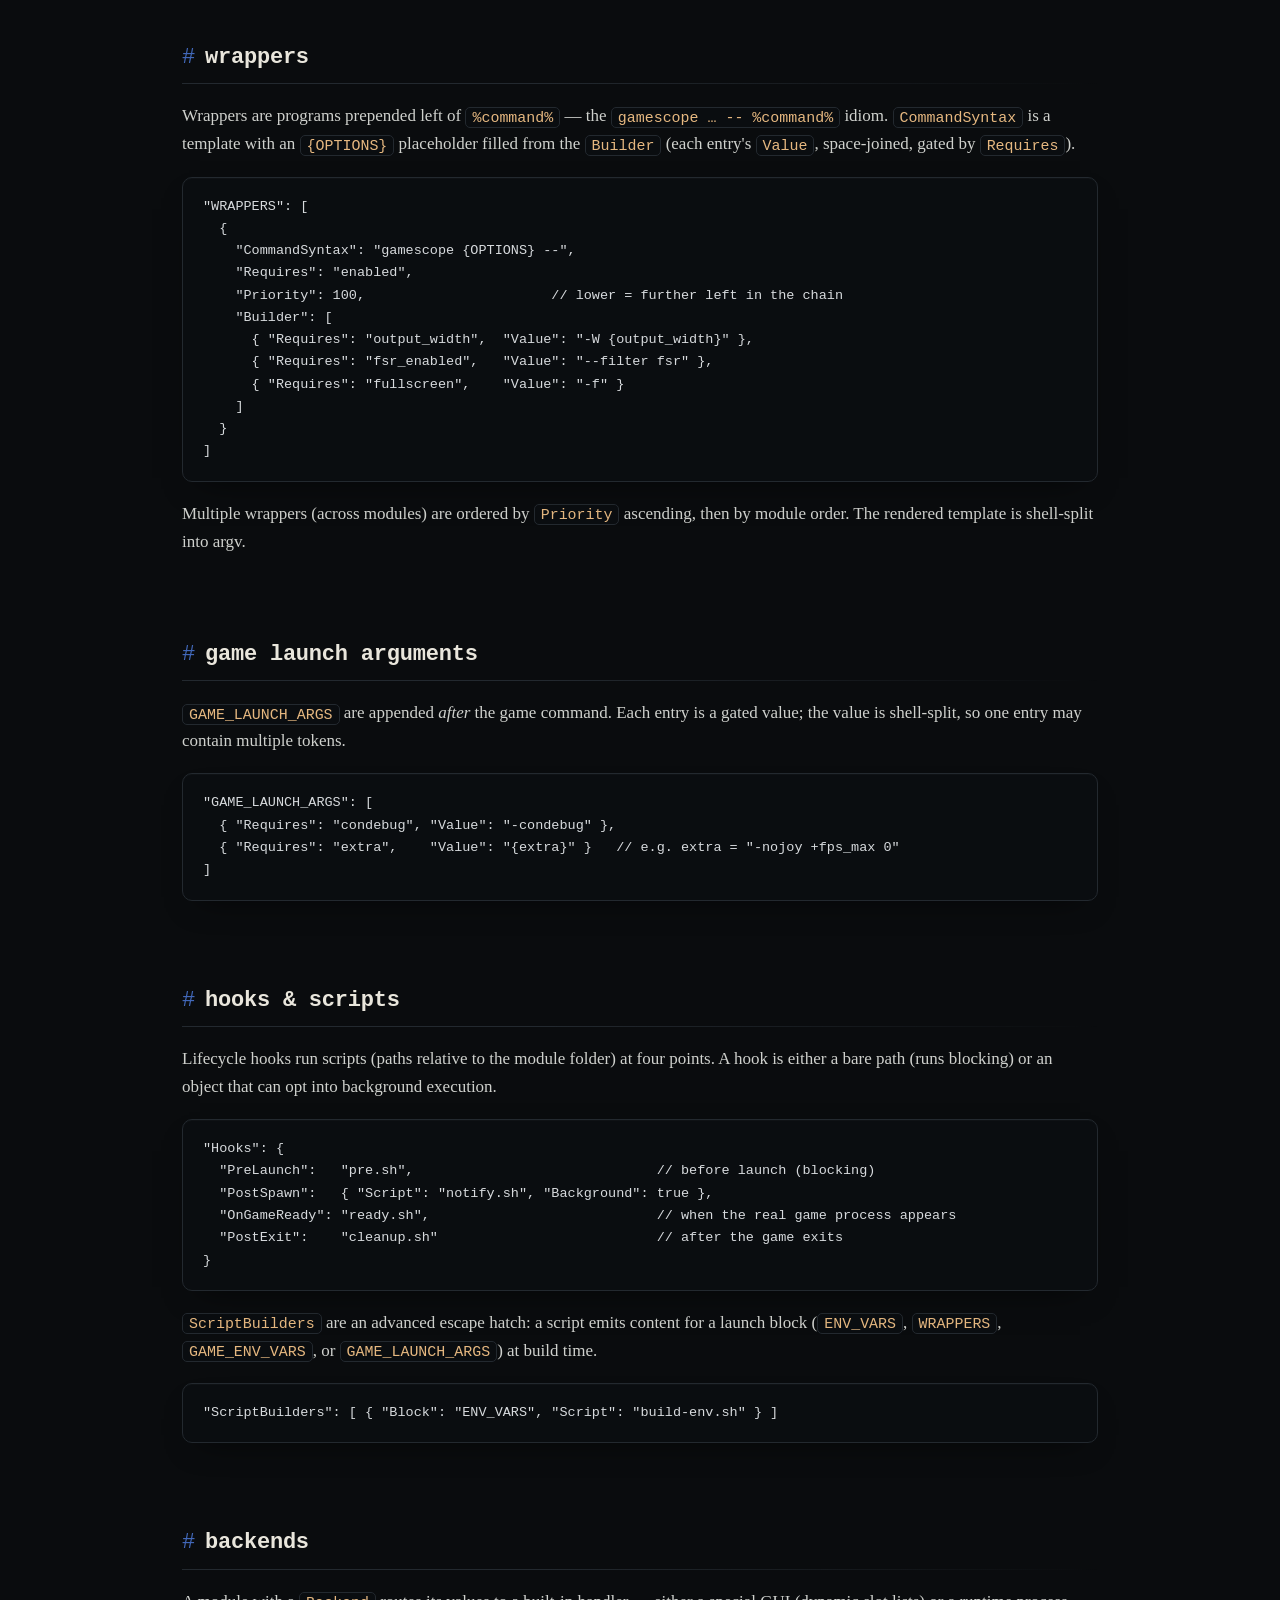
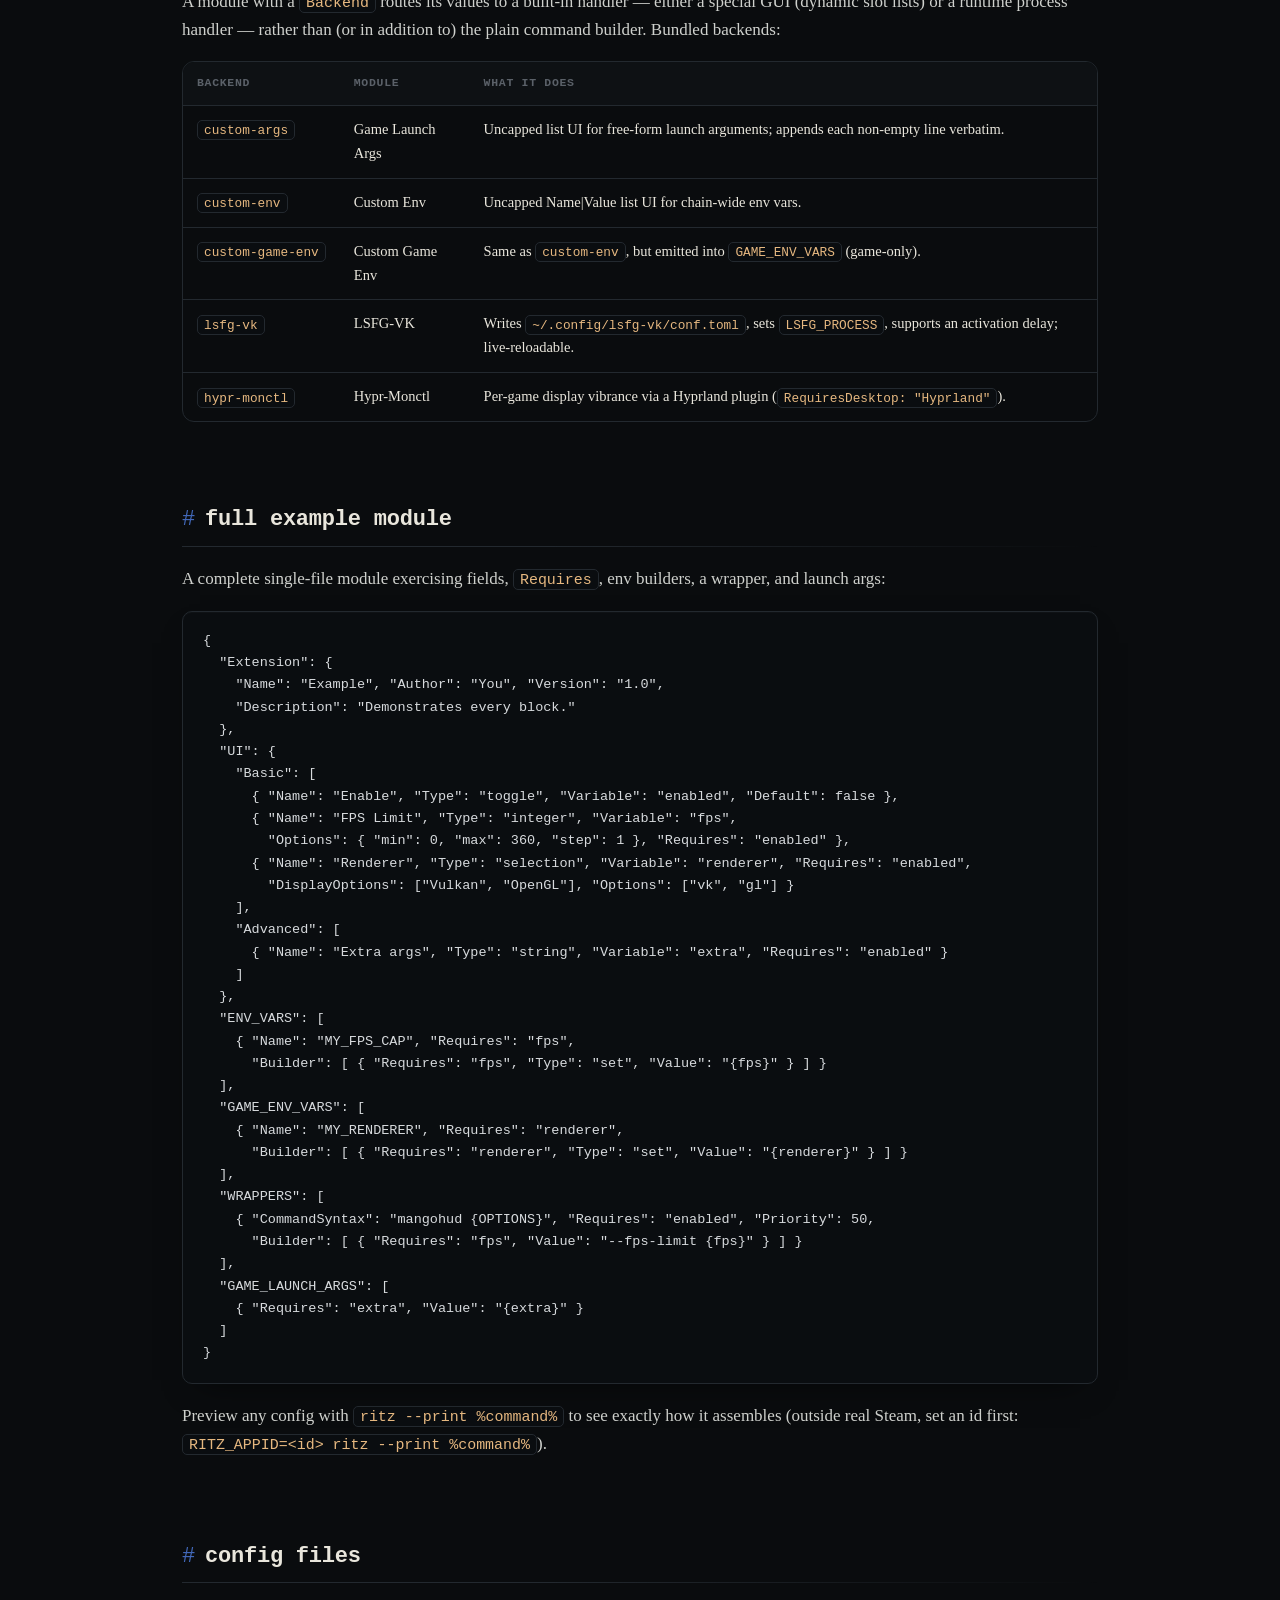
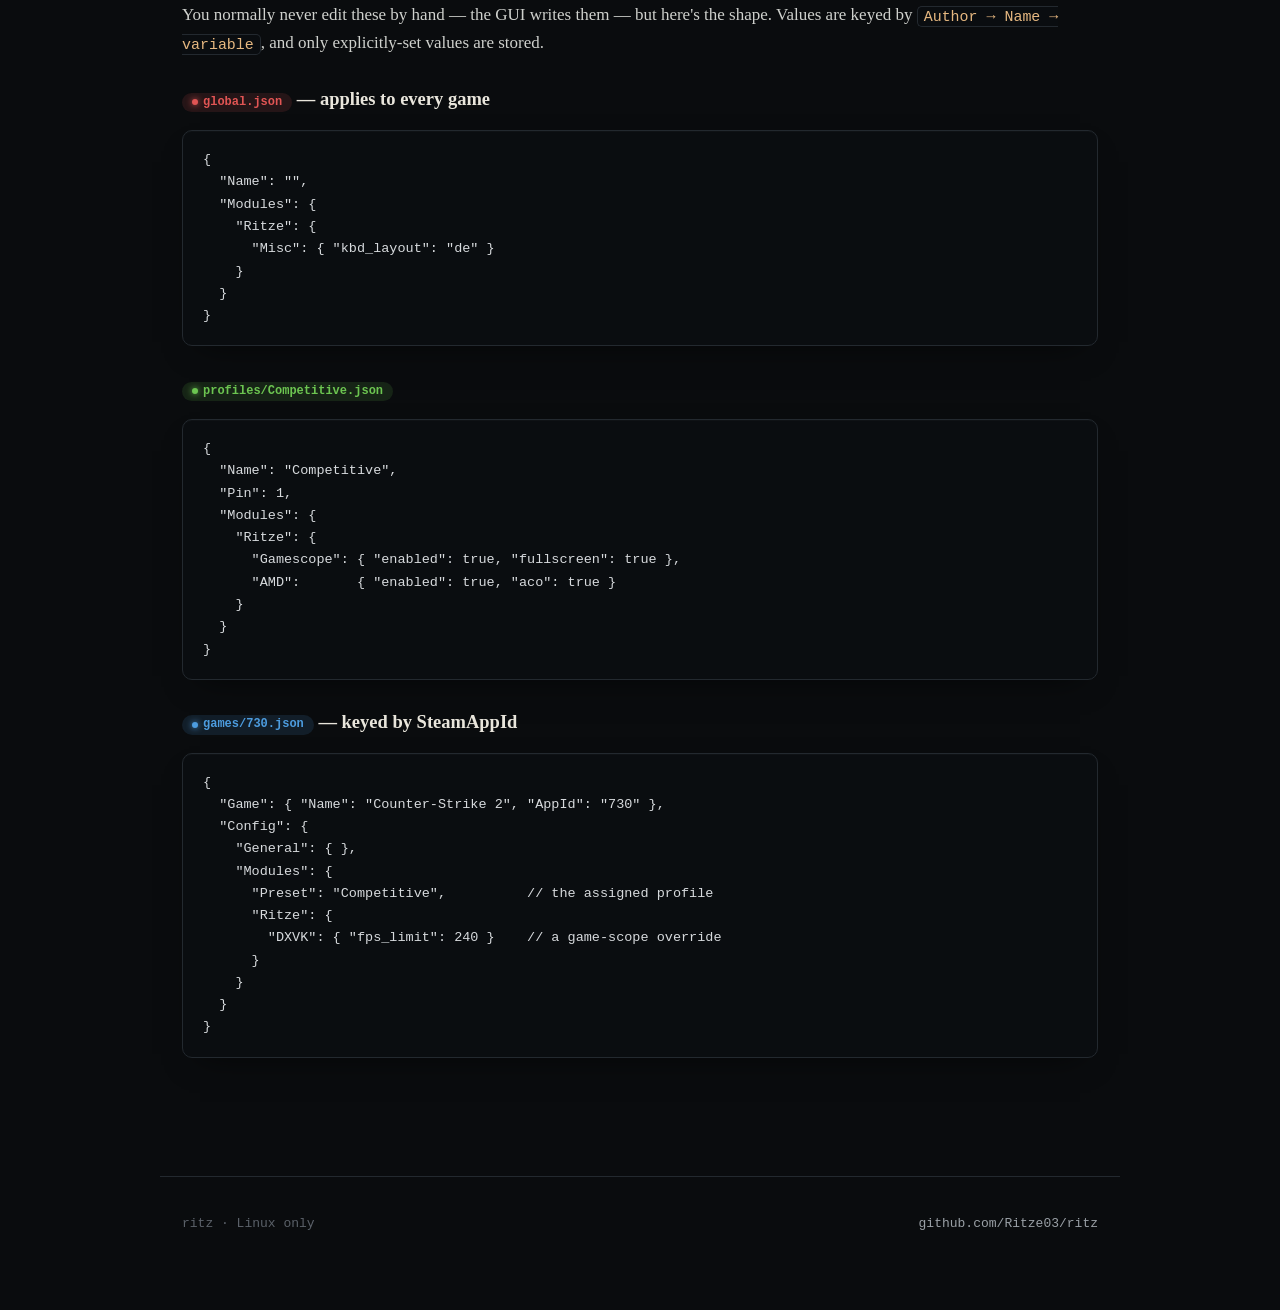
==== commit a06bb2e4: "Add MangoHud and Taskset modules, plus gamescope --mangoapp MangoHud is a single enable toggle emitt" ====
--- a/docs/extensions.html
+++ b/docs/extensions.html
@@ -58,12 +58,14 @@
   a command wrapper, launch args, or a native runtime backend.</p>
 
   <div class="grid">
-    <div class="card mod-card"><div class="mod-target">wrapper</div><h3>Gamescope</h3><p>The <code>gamescope</code> micro-compositor: enable/backend/scaler, output &amp; internal resolution, refresh rate, sync &amp; input flags, FSR upscaling.</p></div>
+    <div class="card mod-card"><div class="mod-target">wrapper</div><h3>Gamescope</h3><p>The <code>gamescope</code> micro-compositor: enable/backend/scaler, output &amp; internal resolution, refresh rate, sync &amp; input flags, FSR upscaling, MangoApp overlay.</p></div>
     <div class="card mod-card"><div class="mod-target">env vars</div><h3>Proton</h3><p>Sync backend (NTSync/FSYNC), renderer overrides (WineD3D, D3D8/10/11), display (Wayland, HDR, integer scaling), NVAPI/GPU-hiding, compat &amp; debug toggles.</p></div>
     <div class="card mod-card"><div class="mod-target">env vars</div><h3>AMD</h3><p><code>RADV_PERFTEST</code> flags (NGGC, SAM), Mesa Anti-Lag layer, Vulkan present-mode override, <code>RADV_DEBUG</code> nohiz workaround, experimental user queue (<code>AMD_USERQ</code>), shader cache size.</p></div>
     <div class="card mod-card"><div class="mod-target">env vars</div><h3>DXVK</h3><p>D3D8/9/10/11 → Vulkan: FPS limit, HUD overlay, graphics-pipeline-library, frame latency, tearing/HDR.</p></div>
     <div class="card mod-card"><div class="mod-target">env vars</div><h3>VKD3D</h3><p>D3D12 → Vulkan: FPS limit, over a dozen <code>VKD3D_CONFIG</code> flags (descriptor heap, ray tracing, PSO retention…) plus a raw-flags passthrough, present mode.</p></div>
     <div class="card mod-card"><div class="mod-target">env vars + wrapper</div><h3>Misc</h3><p>Clear <code>LD_PRELOAD</code>/<code>VK_INSTANCE_LAYERS</code>, force X11 SDL backend, keyboard layout, and a <code>gamemoderun</code> wrapper.</p></div>
+    <div class="card mod-card"><div class="mod-target">wrapper</div><h3>Taskset</h3><p>Pin the game to specific CPU cores — a <code>taskset -c</code> list like <code>0-7</code> or <code>0,2,4,6-11</code>.</p></div>
+    <div class="card mod-card"><div class="mod-target">wrapper</div><h3>MangoHud</h3><p>One toggle that runs the game through the <code>mangohud</code> wrapper — the overlay itself is configured in GOverlay / <code>MangoHud.conf</code>.</p></div>
     <div class="card mod-card"><div class="mod-target">env vars</div><h3>PulseAudio</h3><p>Client latency, output sink routing, <code>media.role=game</code> tagging for PulseAudio/PipeWire-pulse.</p></div>
     <div class="card mod-card"><div class="mod-target">hooks</div><h3>Scripts</h3><p>Pre-launch (blocking), post-spawn (background), and post-exit (blocking) user shell commands.</p></div>
     <div class="card mod-card"><div class="mod-target">backend</div><h3>Game Launch Args</h3><p>An uncapped list of free-text arguments appended verbatim after the game command.</p></div>
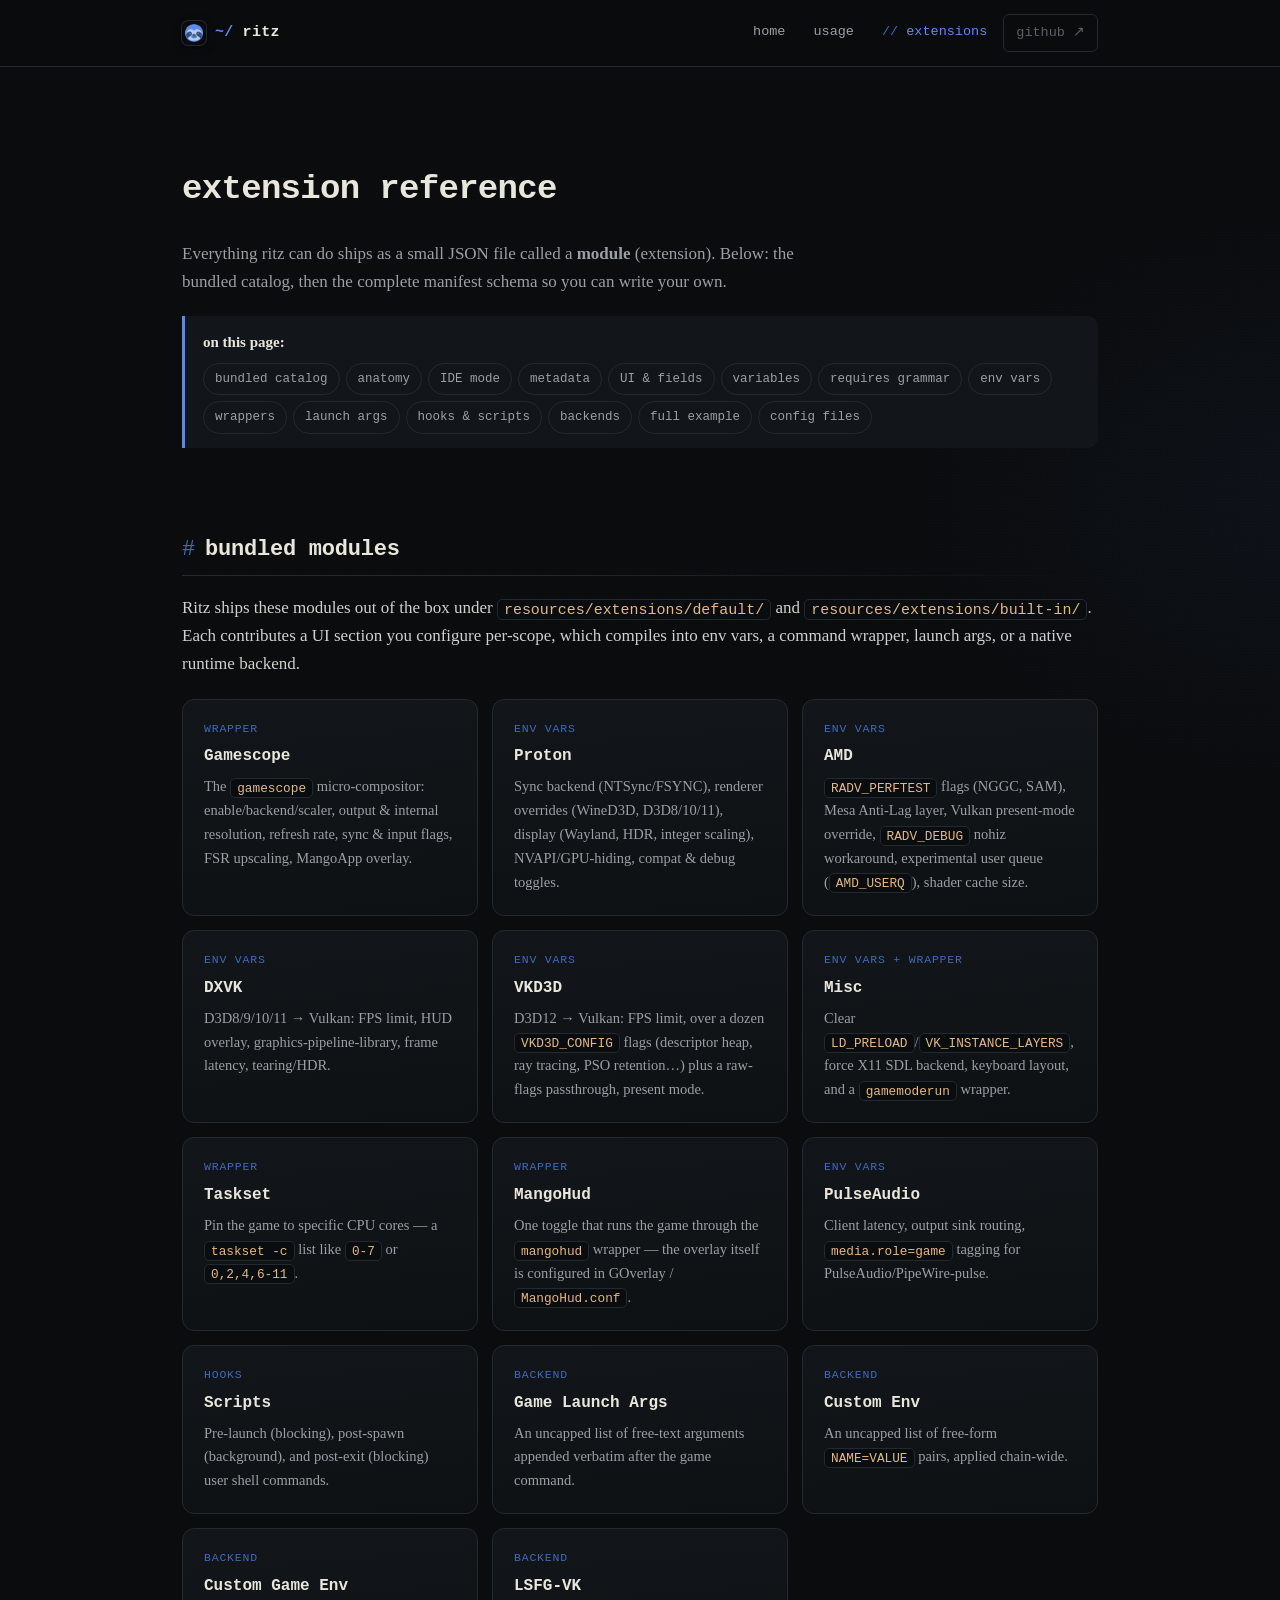
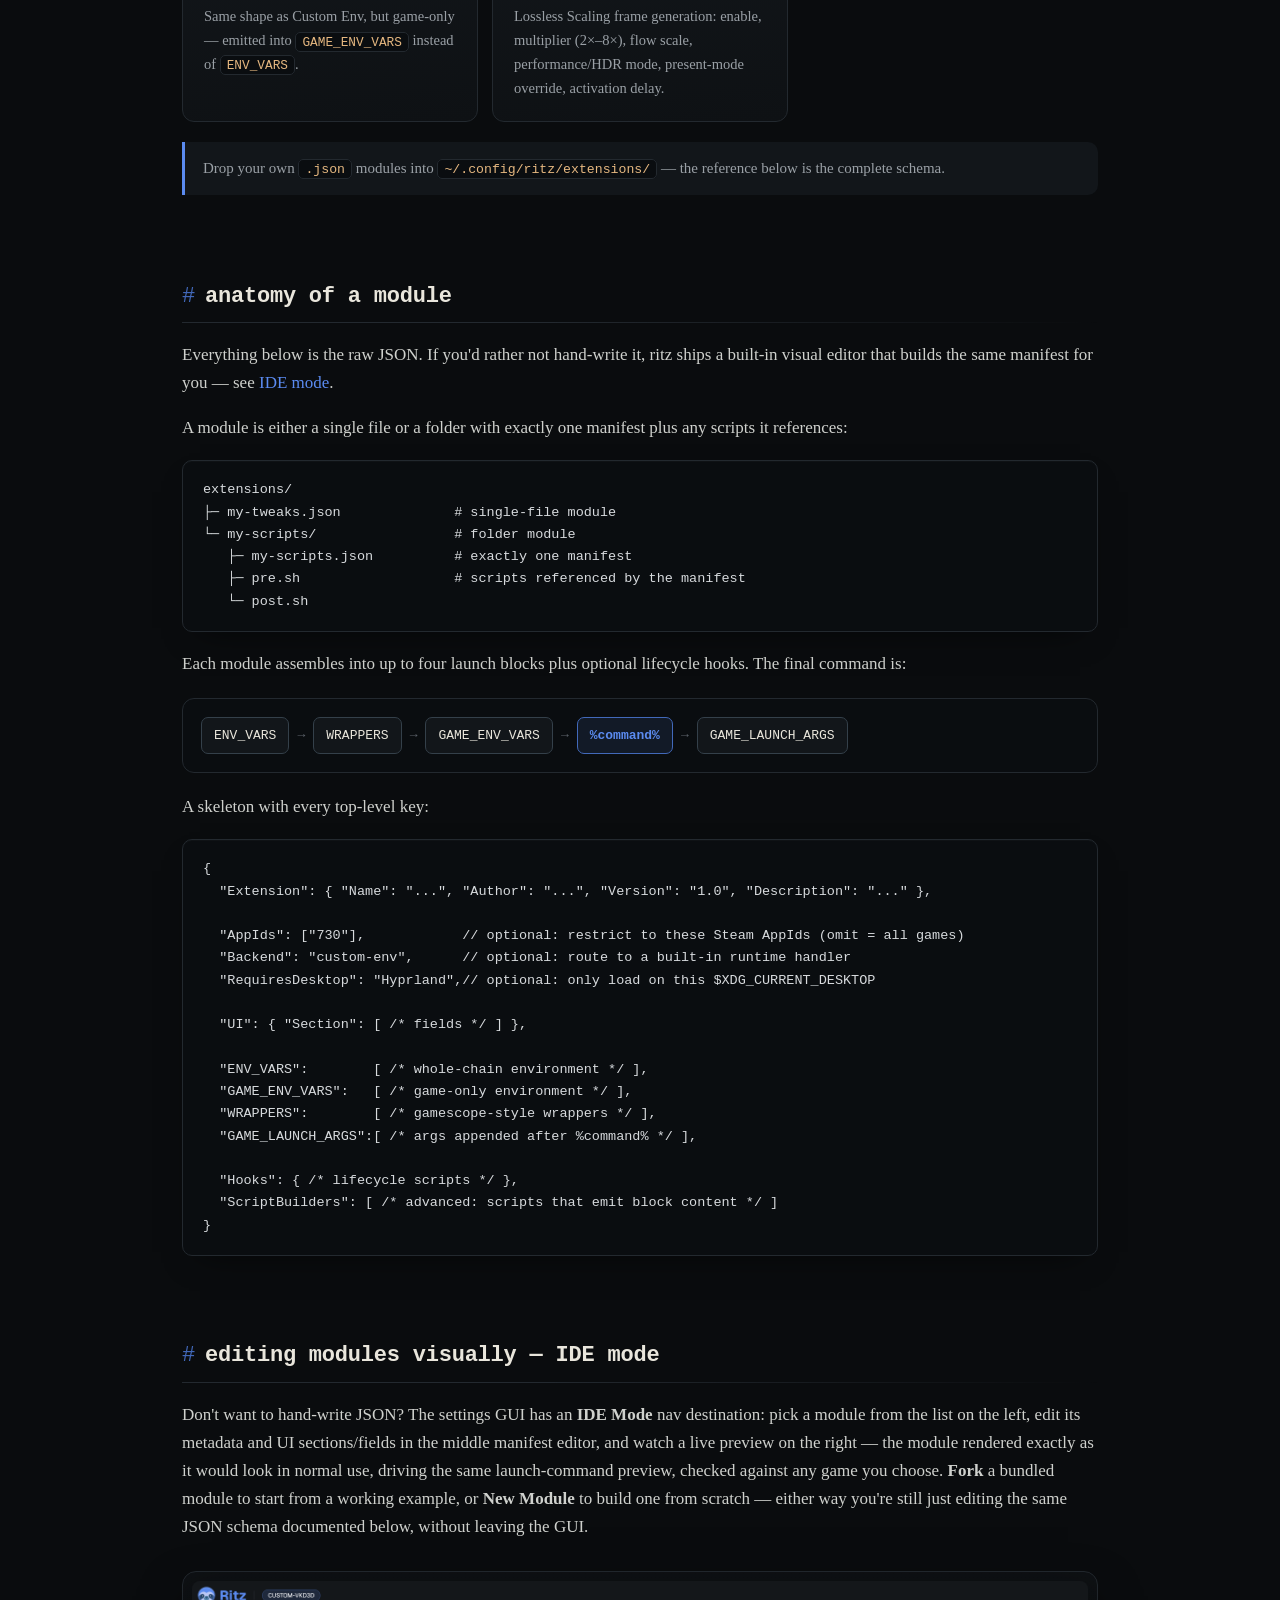
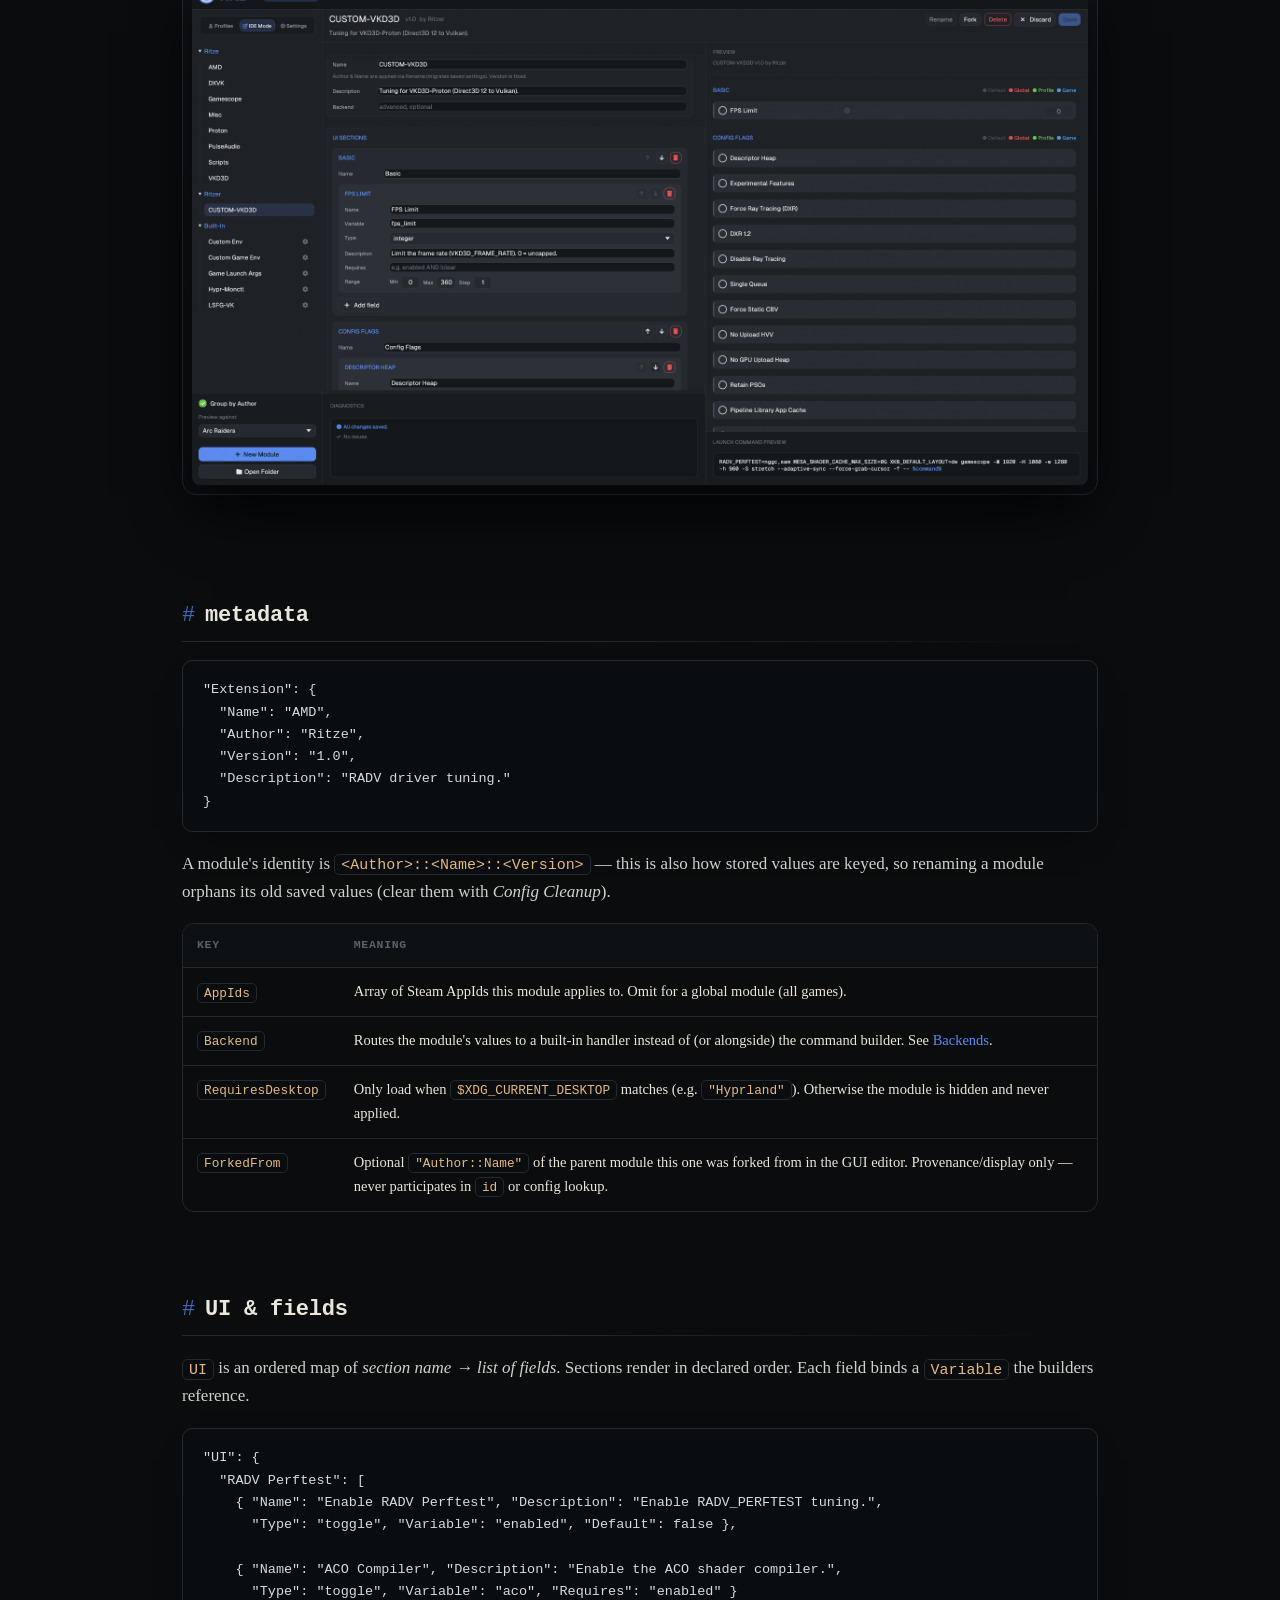
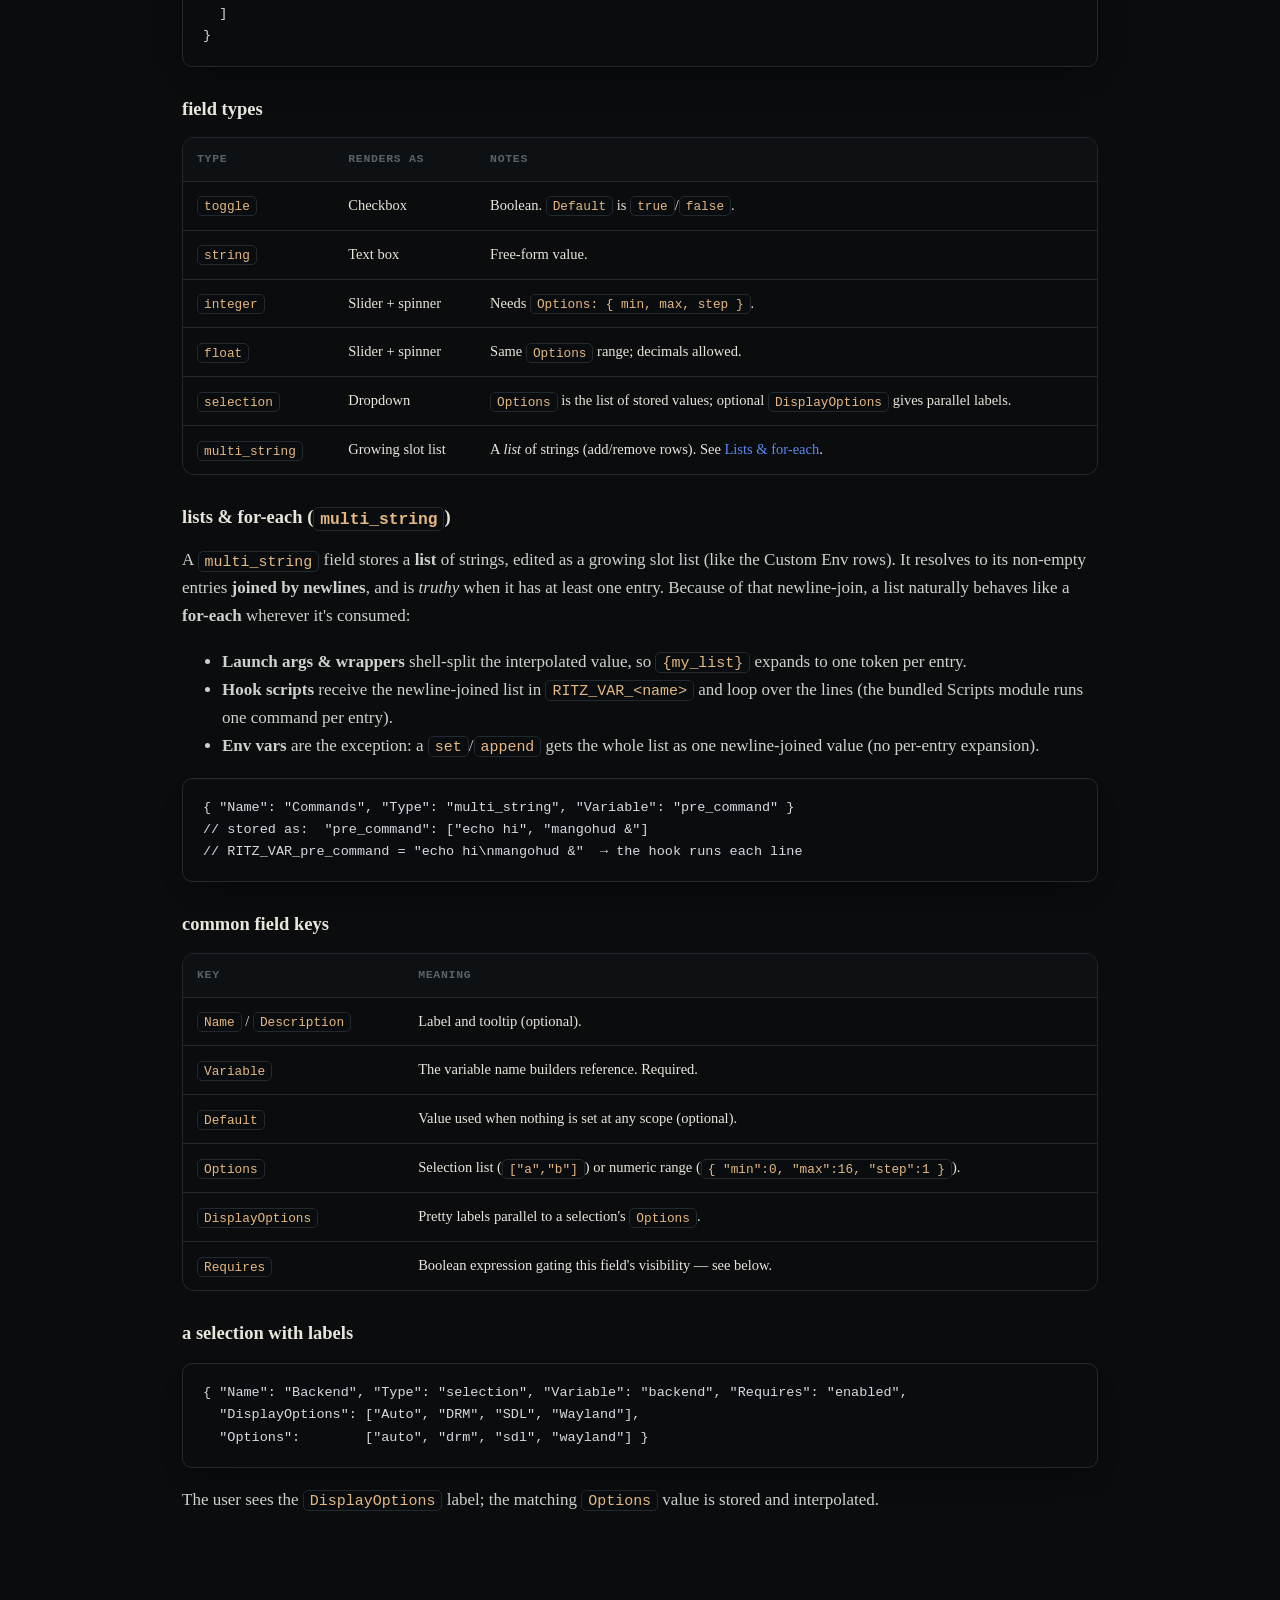
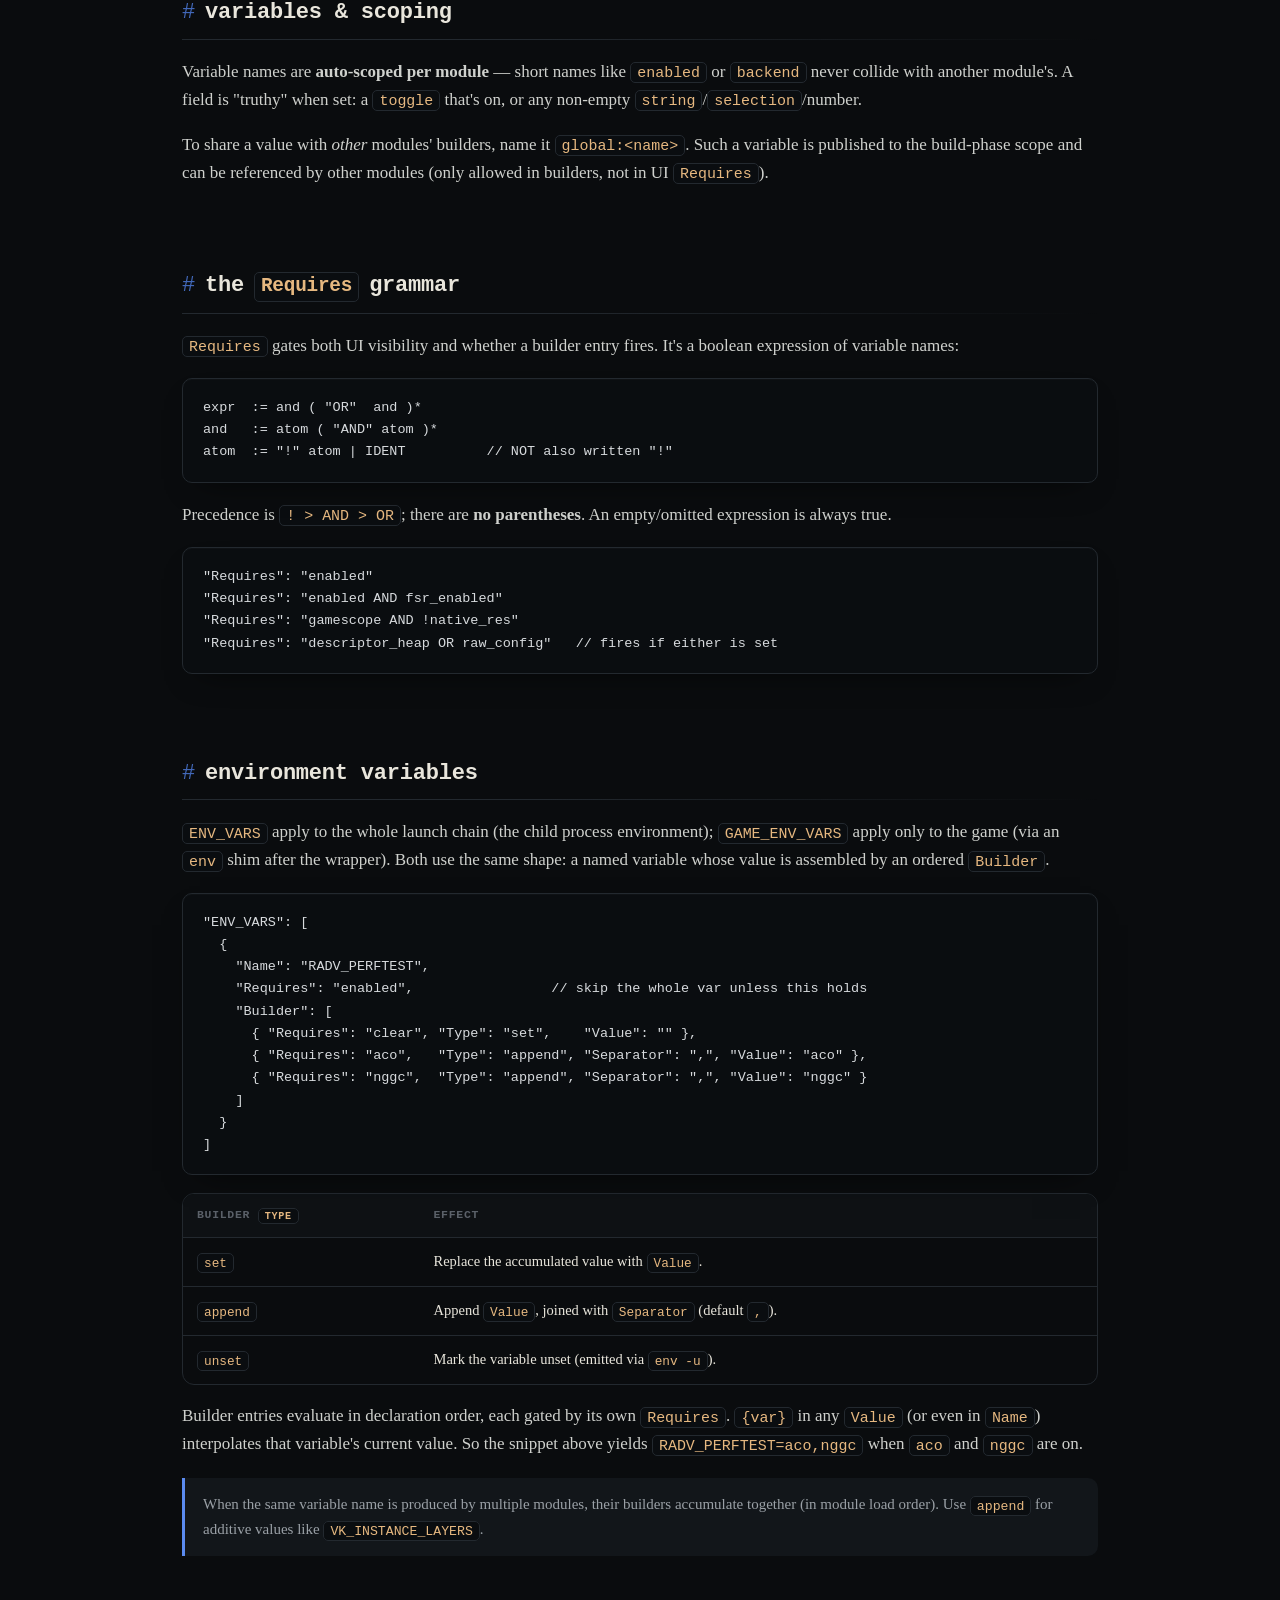
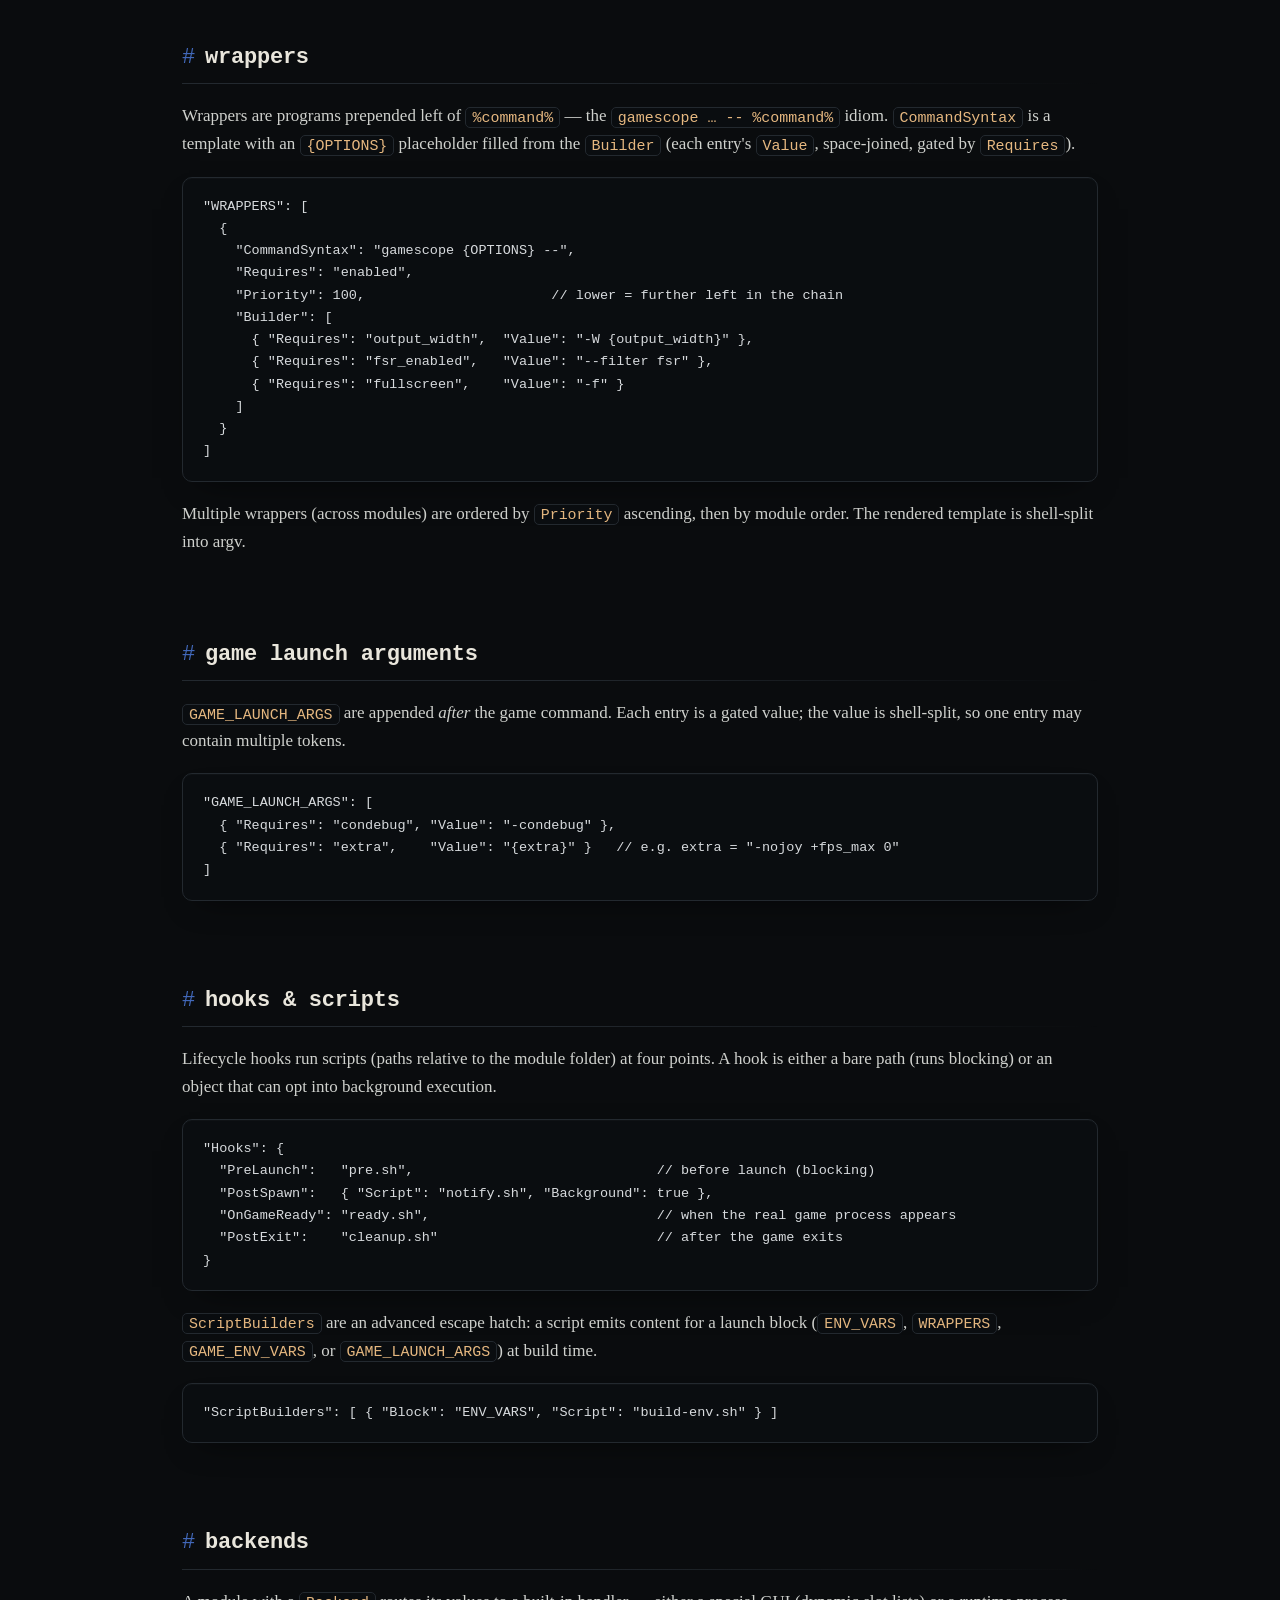
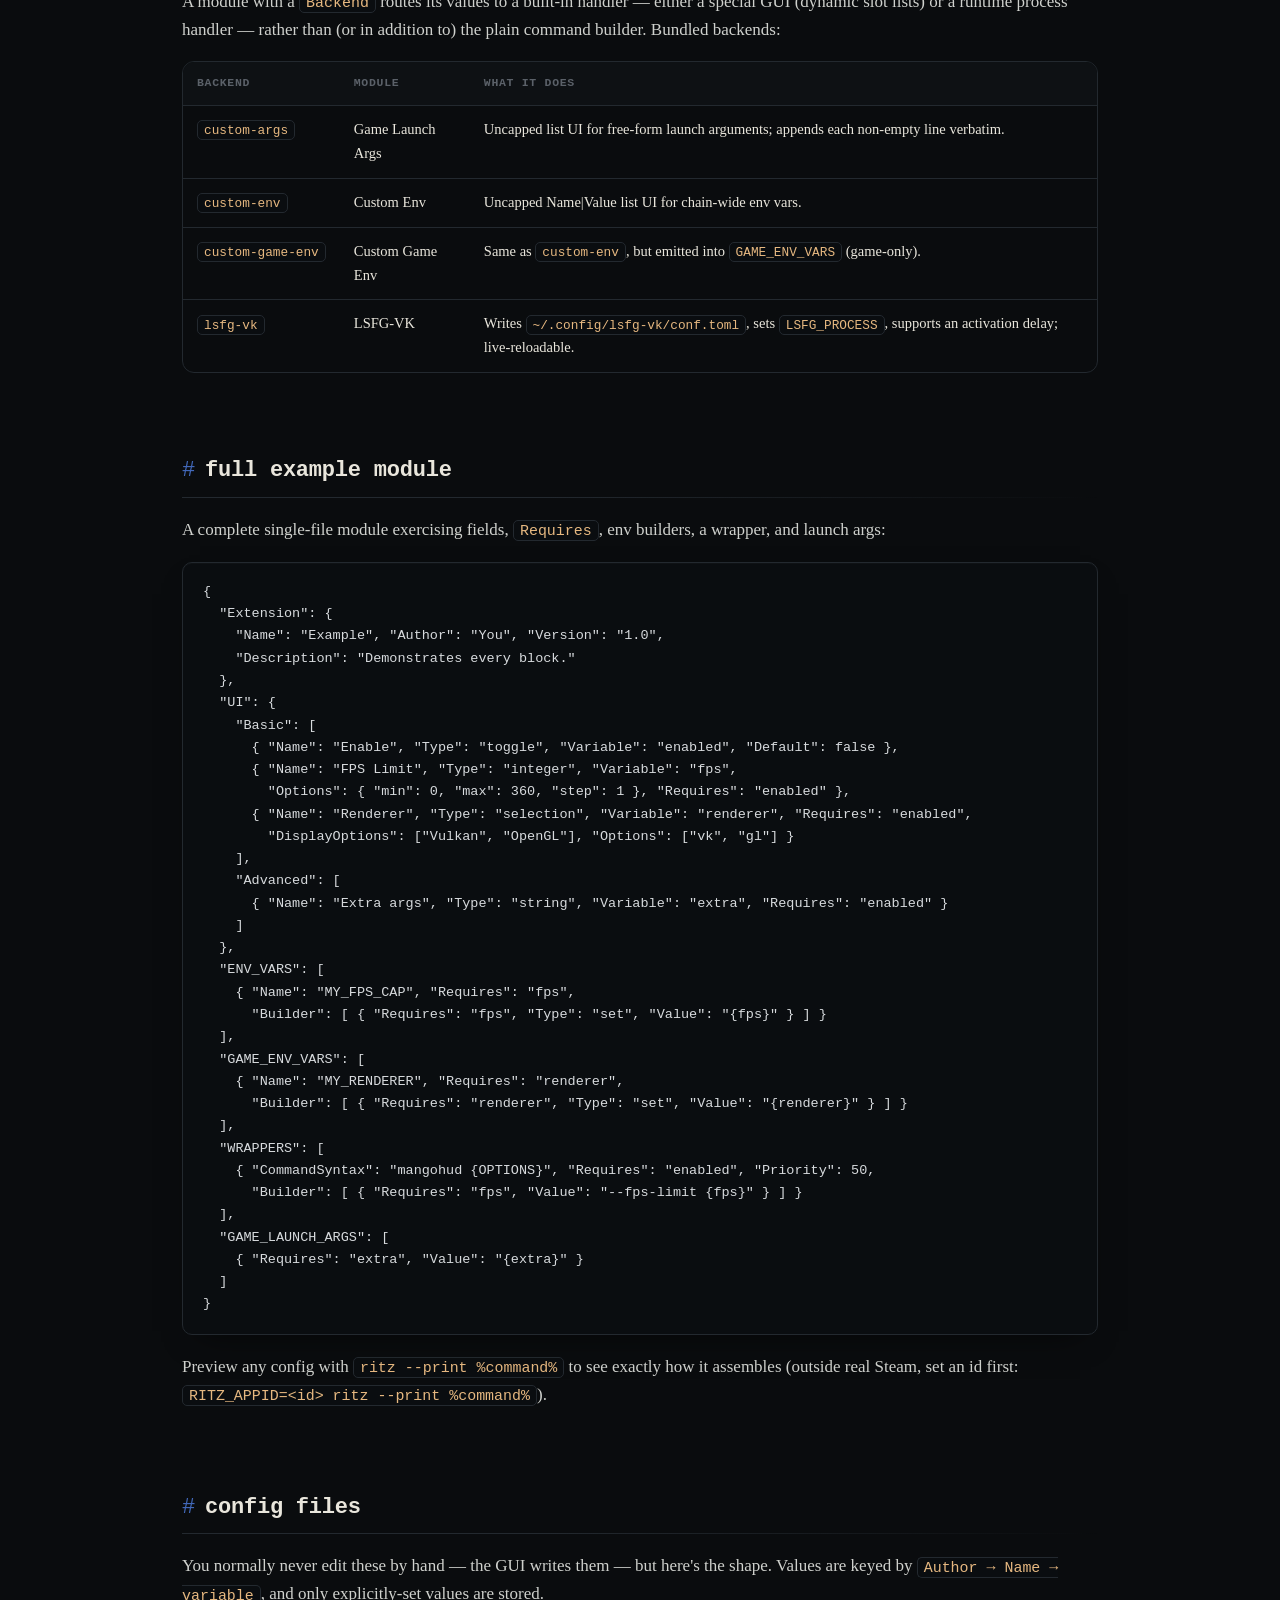
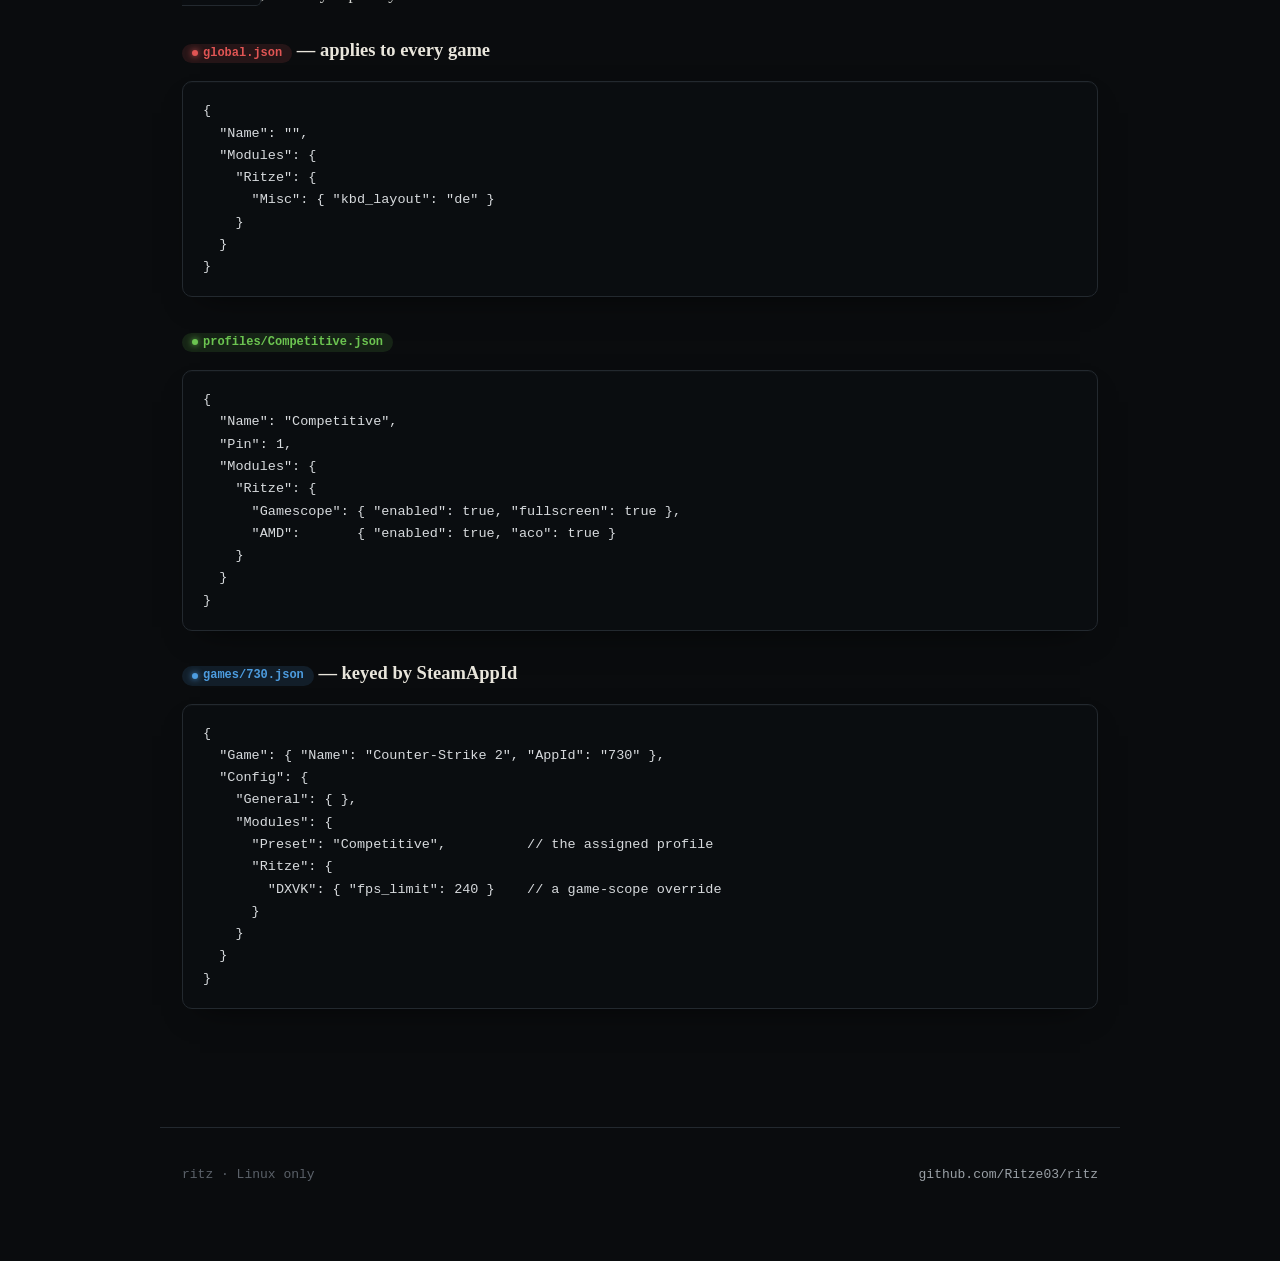
==== commit 56b3a5a7: "Remove hypr-monctl module (upstream project is dead) Drops the Hypr-Monctl extension manifest, its B" ====
--- a/docs/extensions.html
+++ b/docs/extensions.html
@@ -72,7 +72,6 @@
     <div class="card mod-card"><div class="mod-target">backend</div><h3>Custom Env</h3><p>An uncapped list of free-form <code>NAME=VALUE</code> pairs, applied chain-wide.</p></div>
     <div class="card mod-card"><div class="mod-target">backend</div><h3>Custom Game Env</h3><p>Same shape as Custom Env, but game-only — emitted into <code>GAME_ENV_VARS</code> instead of <code>ENV_VARS</code>.</p></div>
     <div class="card mod-card"><div class="mod-target">backend</div><h3>LSFG-VK</h3><p>Lossless Scaling frame generation: enable, multiplier (2×–8×), flow scale, performance/HDR mode, present-mode override, activation delay.</p></div>
-    <div class="card mod-card"><div class="mod-target">backend · Hyprland only</div><h3>Hypr-Monctl</h3><p>Per-game display saturation, brightness, and temperature via a Hyprland plugin — only loads when <code>$XDG_CURRENT_DESKTOP</code> is Hyprland.</p></div>
   </div>
 
   <div class="note">Drop your own <code>.json</code> modules into
@@ -350,7 +349,6 @@
     <tr><td><code>custom-env</code></td><td>Custom Env</td><td>Uncapped Name|Value list UI for chain-wide env vars.</td></tr>
     <tr><td><code>custom-game-env</code></td><td>Custom Game Env</td><td>Same as <code>custom-env</code>, but emitted into <code>GAME_ENV_VARS</code> (game-only).</td></tr>
     <tr><td><code>lsfg-vk</code></td><td>LSFG-VK</td><td>Writes <code>~/.config/lsfg-vk/conf.toml</code>, sets <code>LSFG_PROCESS</code>, supports an activation delay; live-reloadable.</td></tr>
-    <tr><td><code>hypr-monctl</code></td><td>Hypr-Monctl</td><td>Per-game display vibrance via a Hyprland plugin (<code>RequiresDesktop: "Hyprland"</code>).</td></tr>
   </table>
   </div>
 </section>
